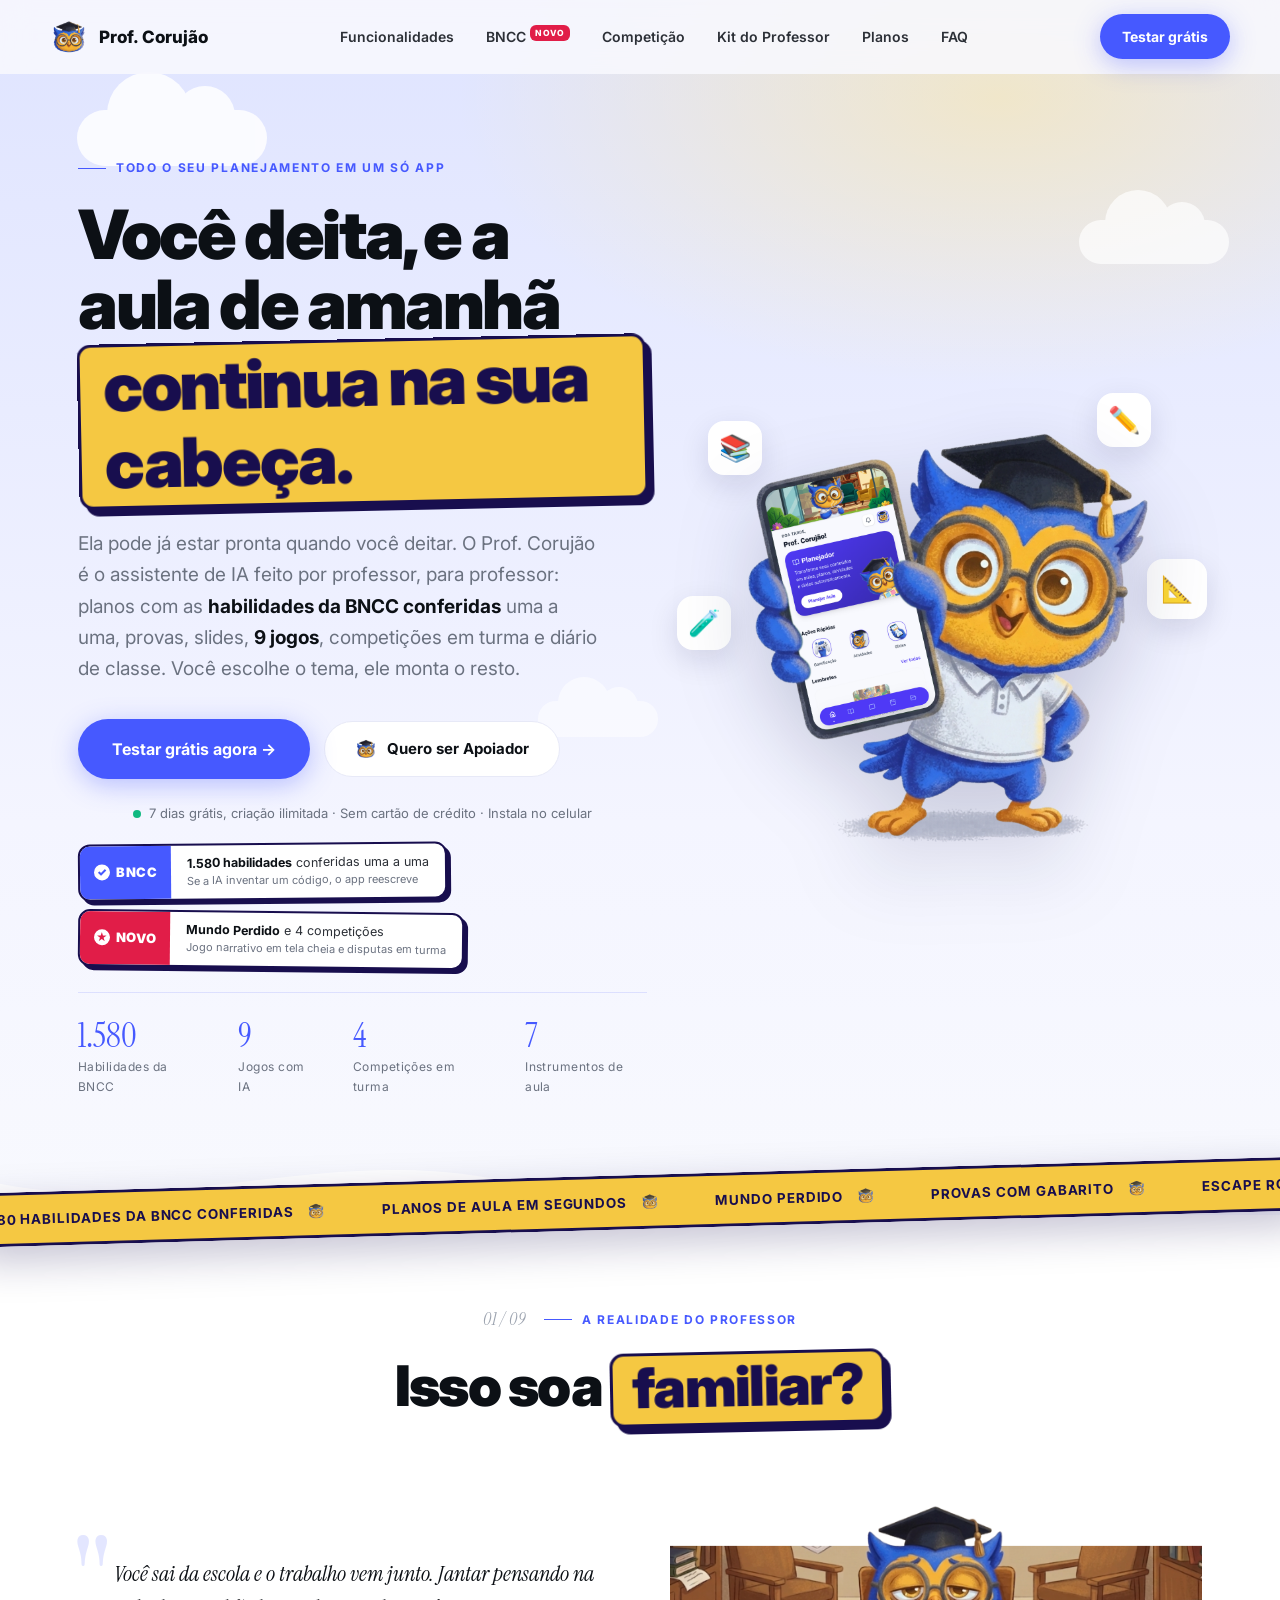
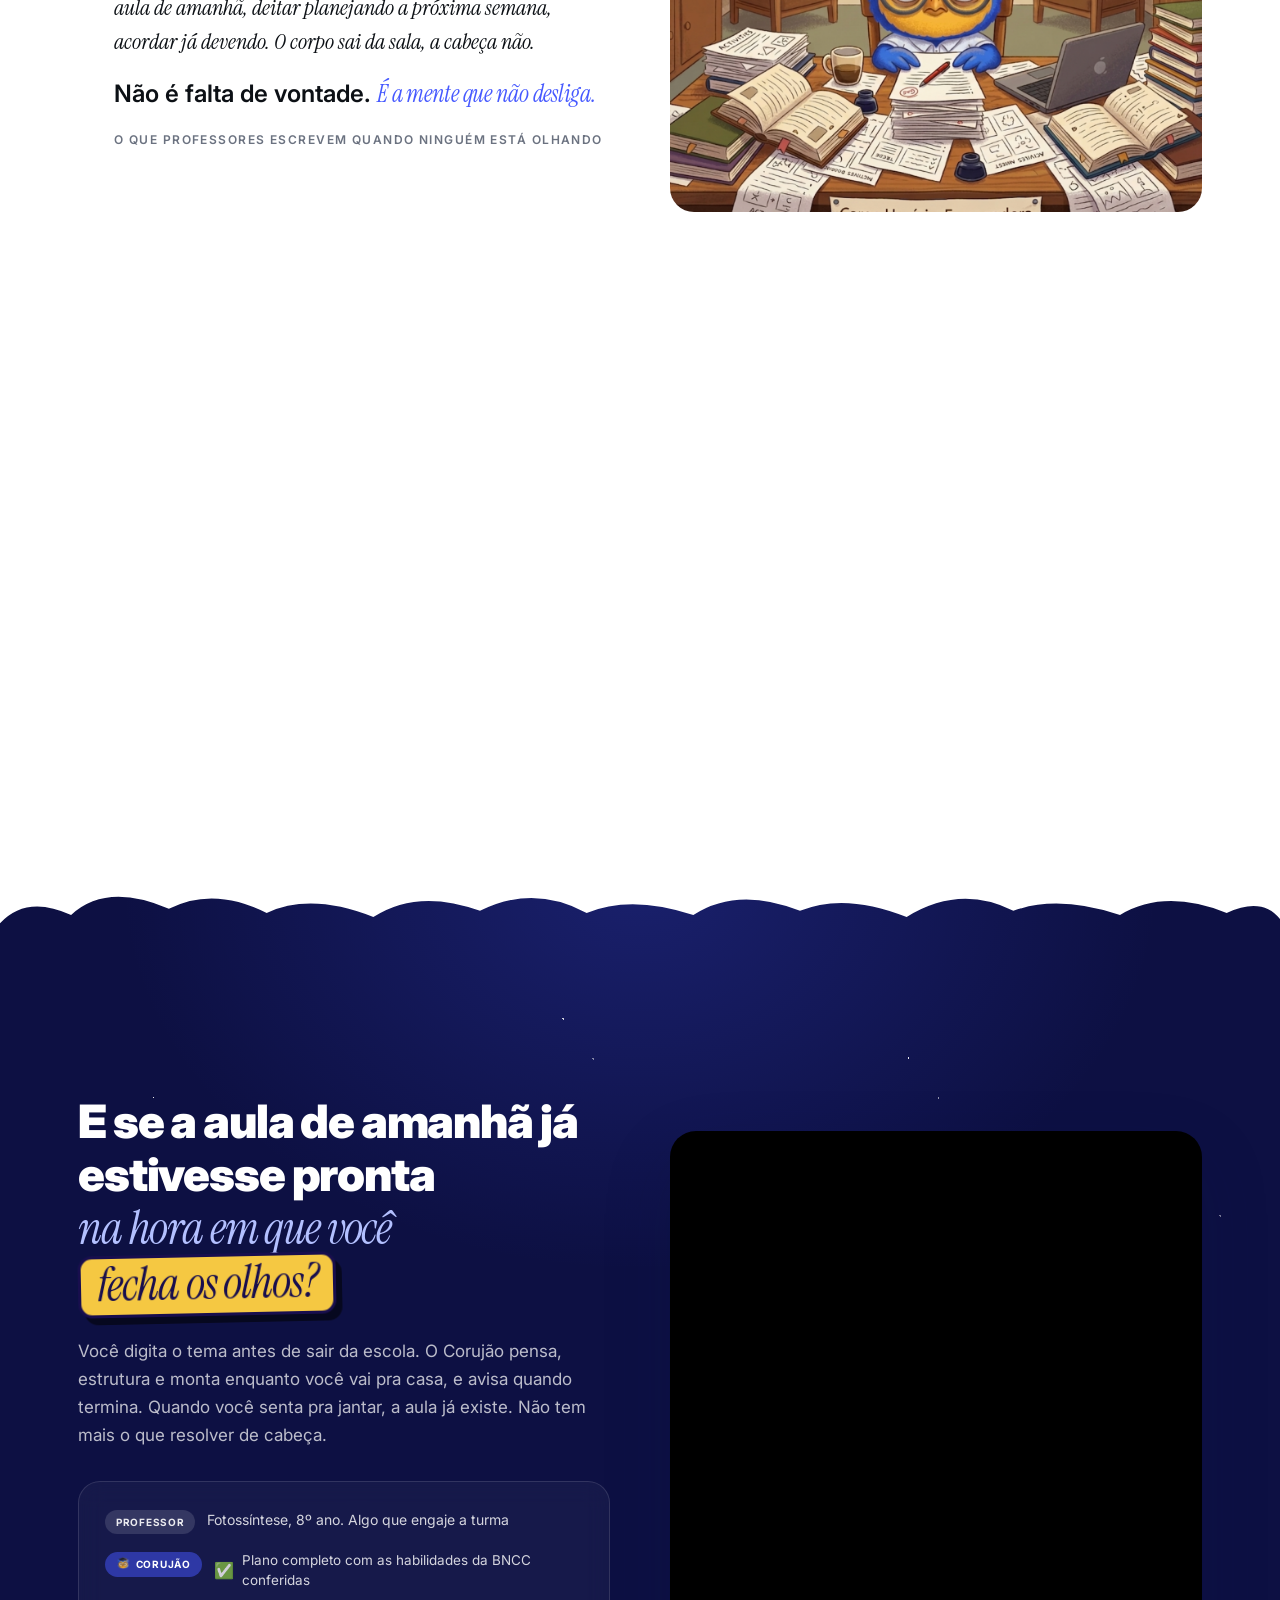
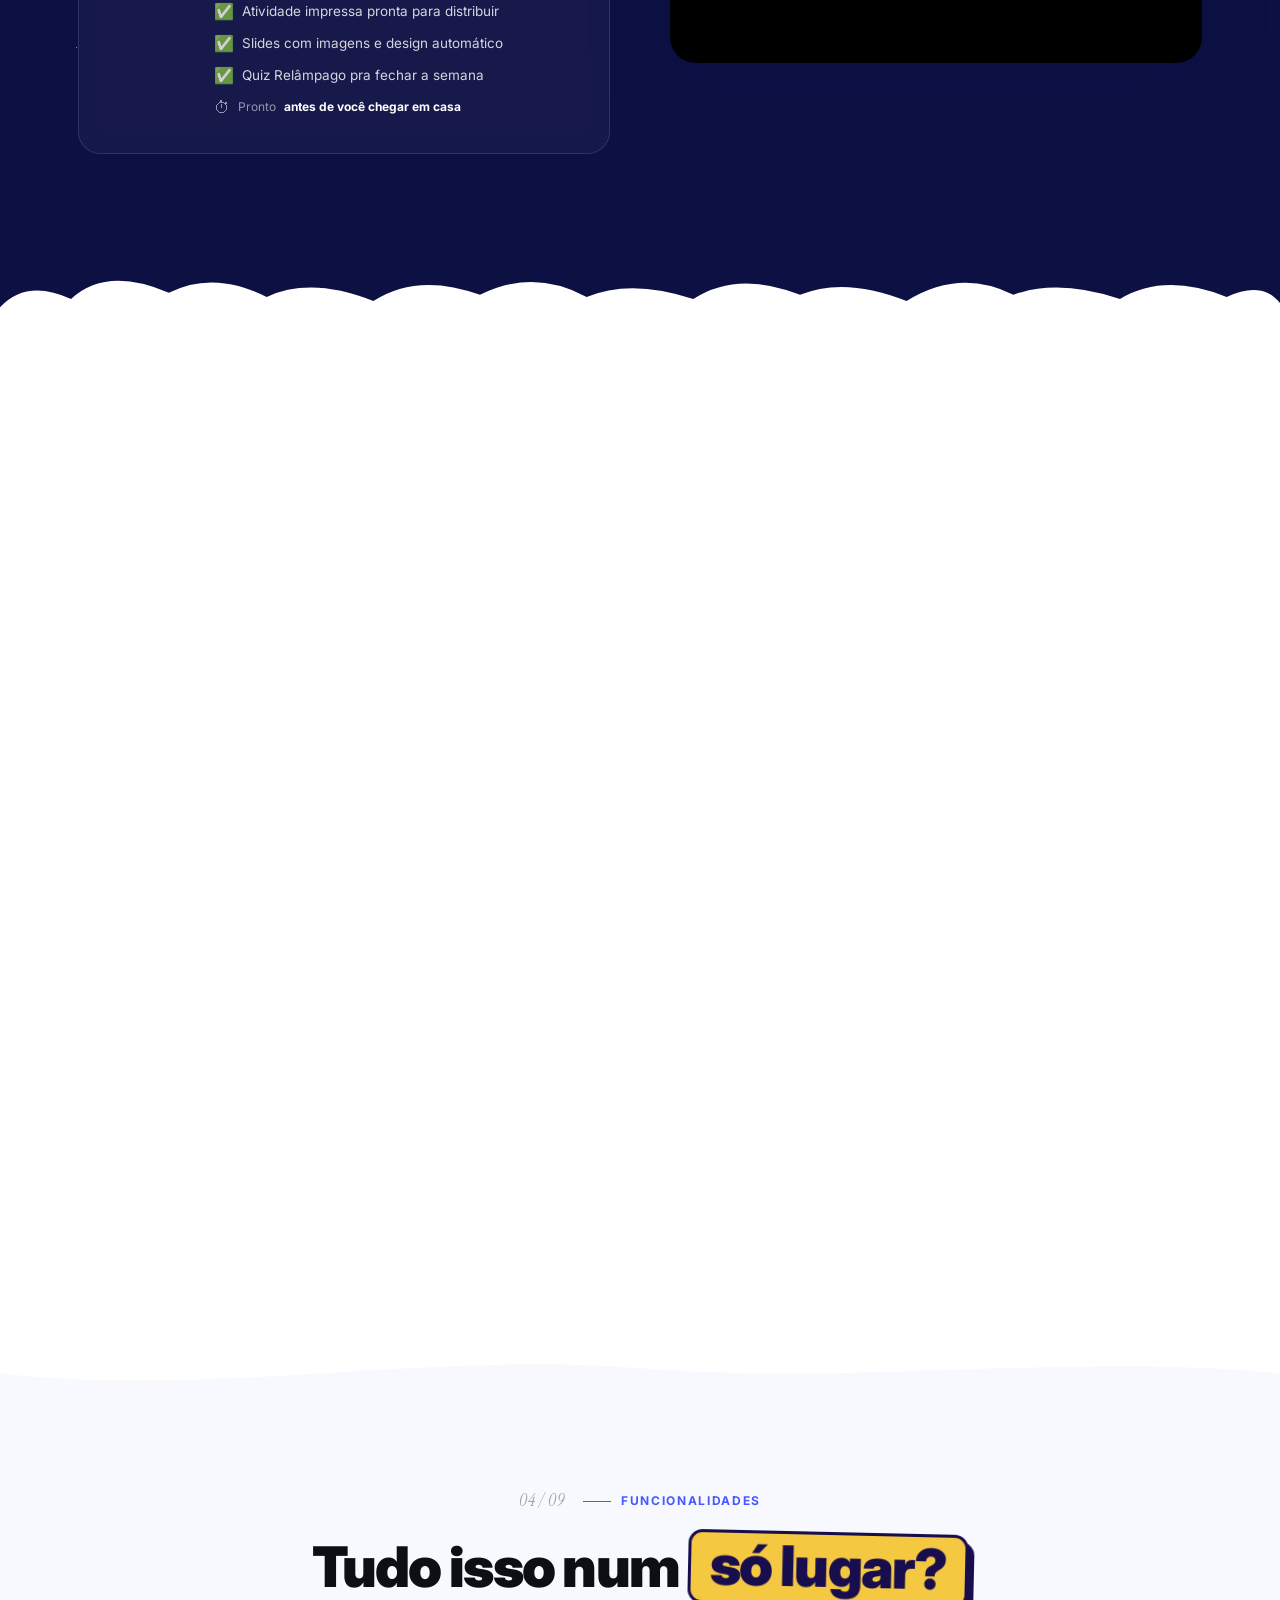
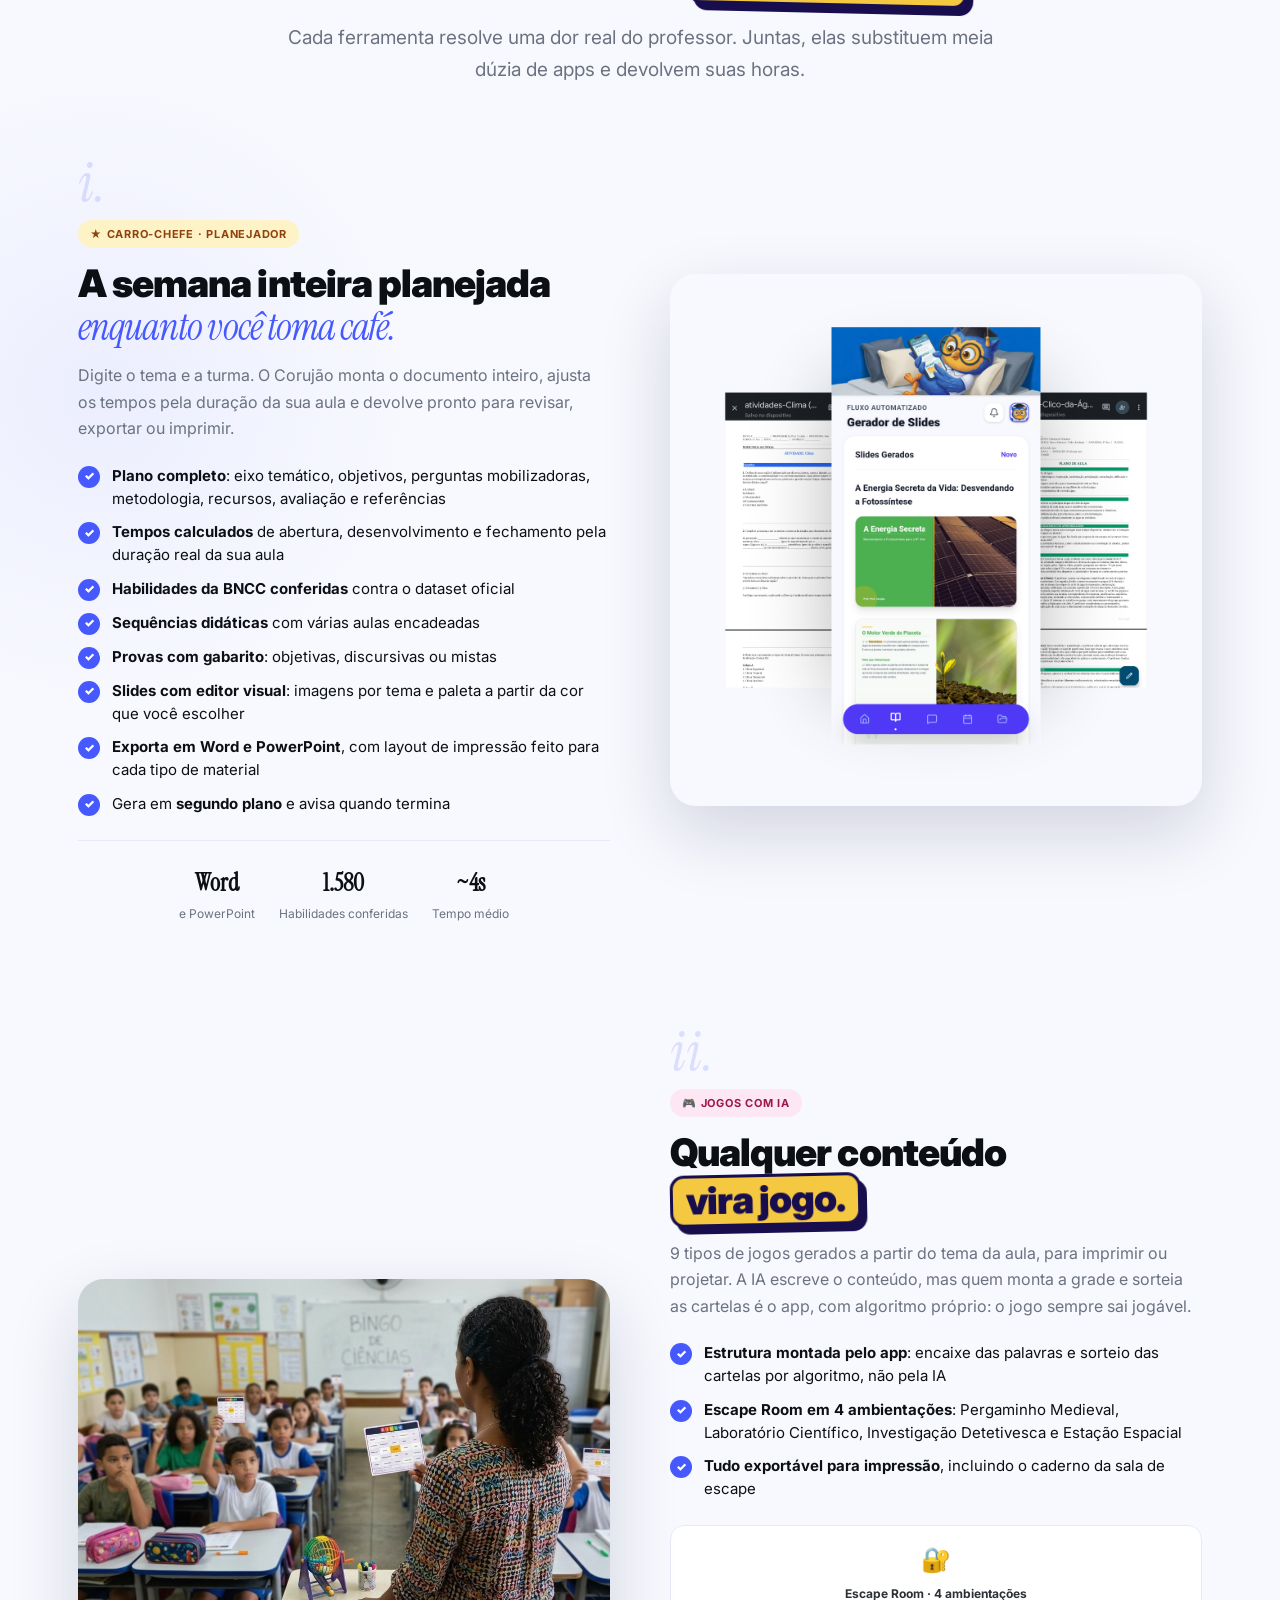
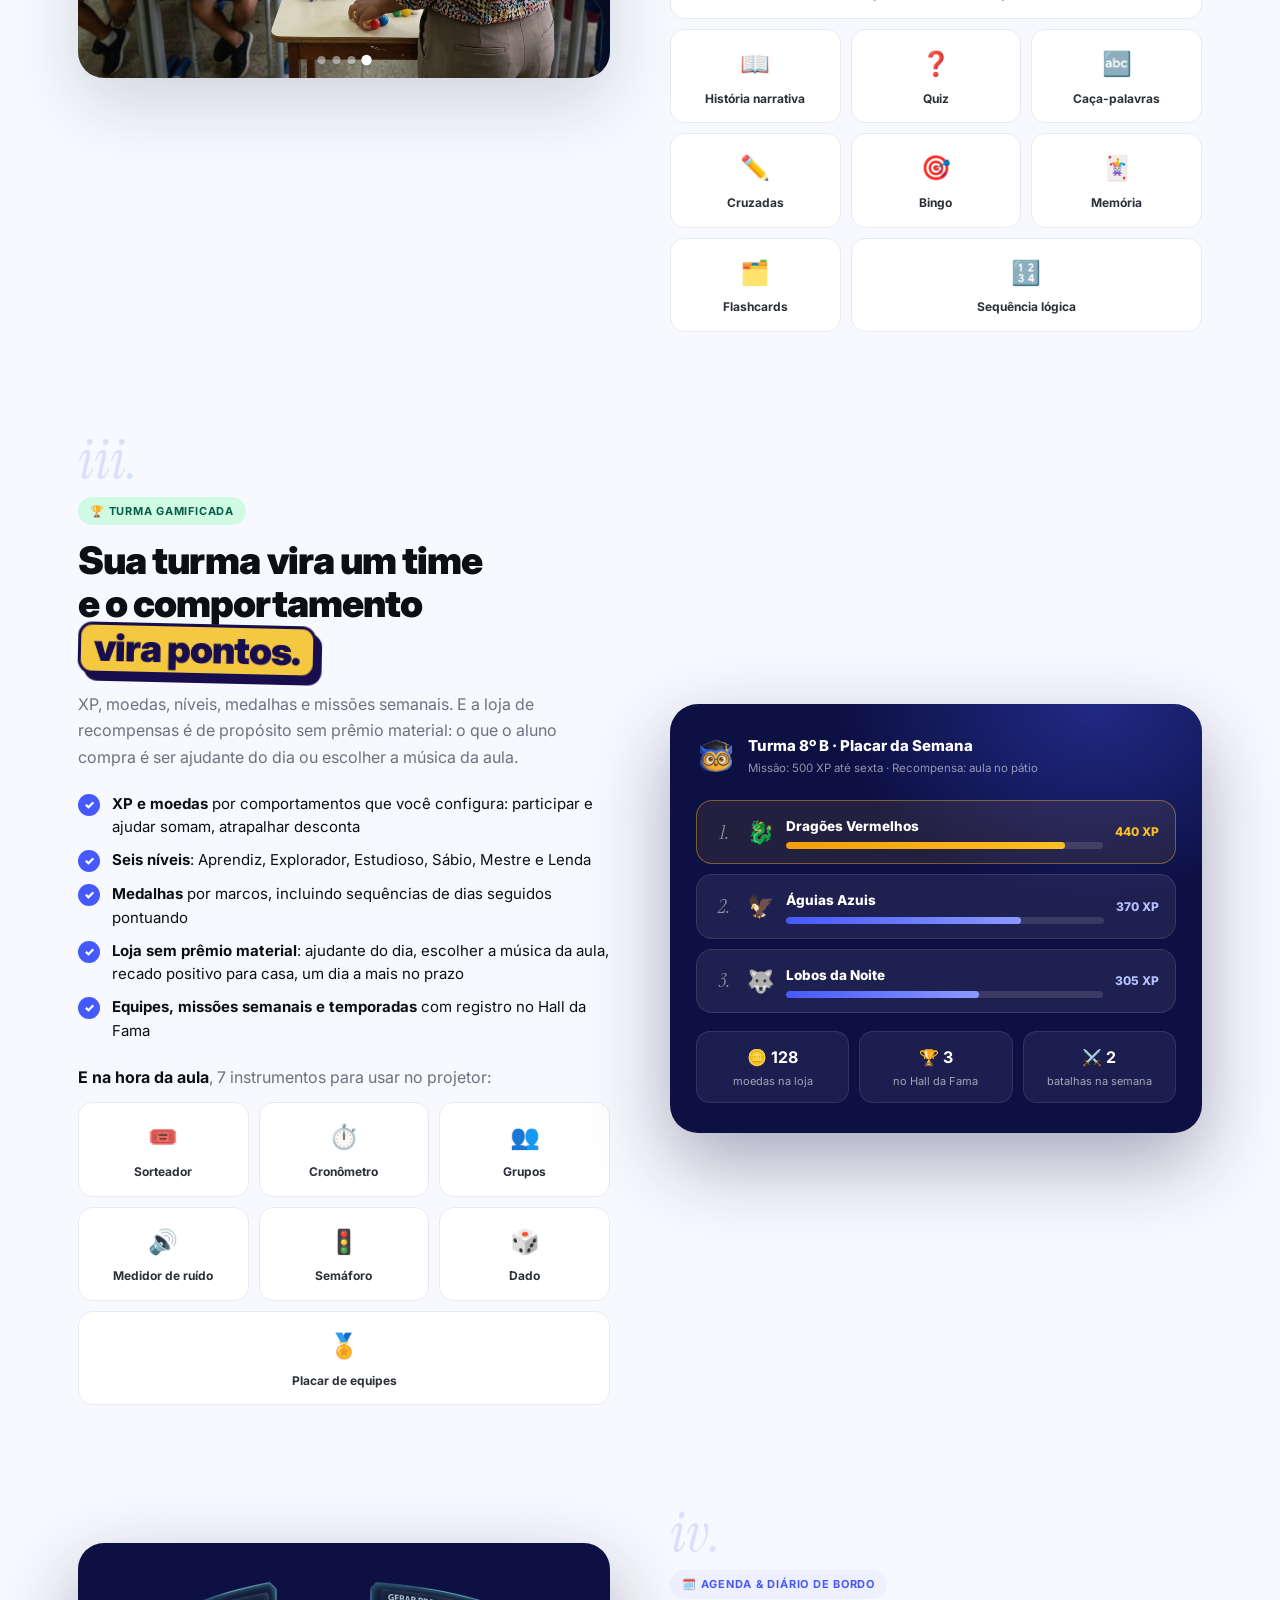
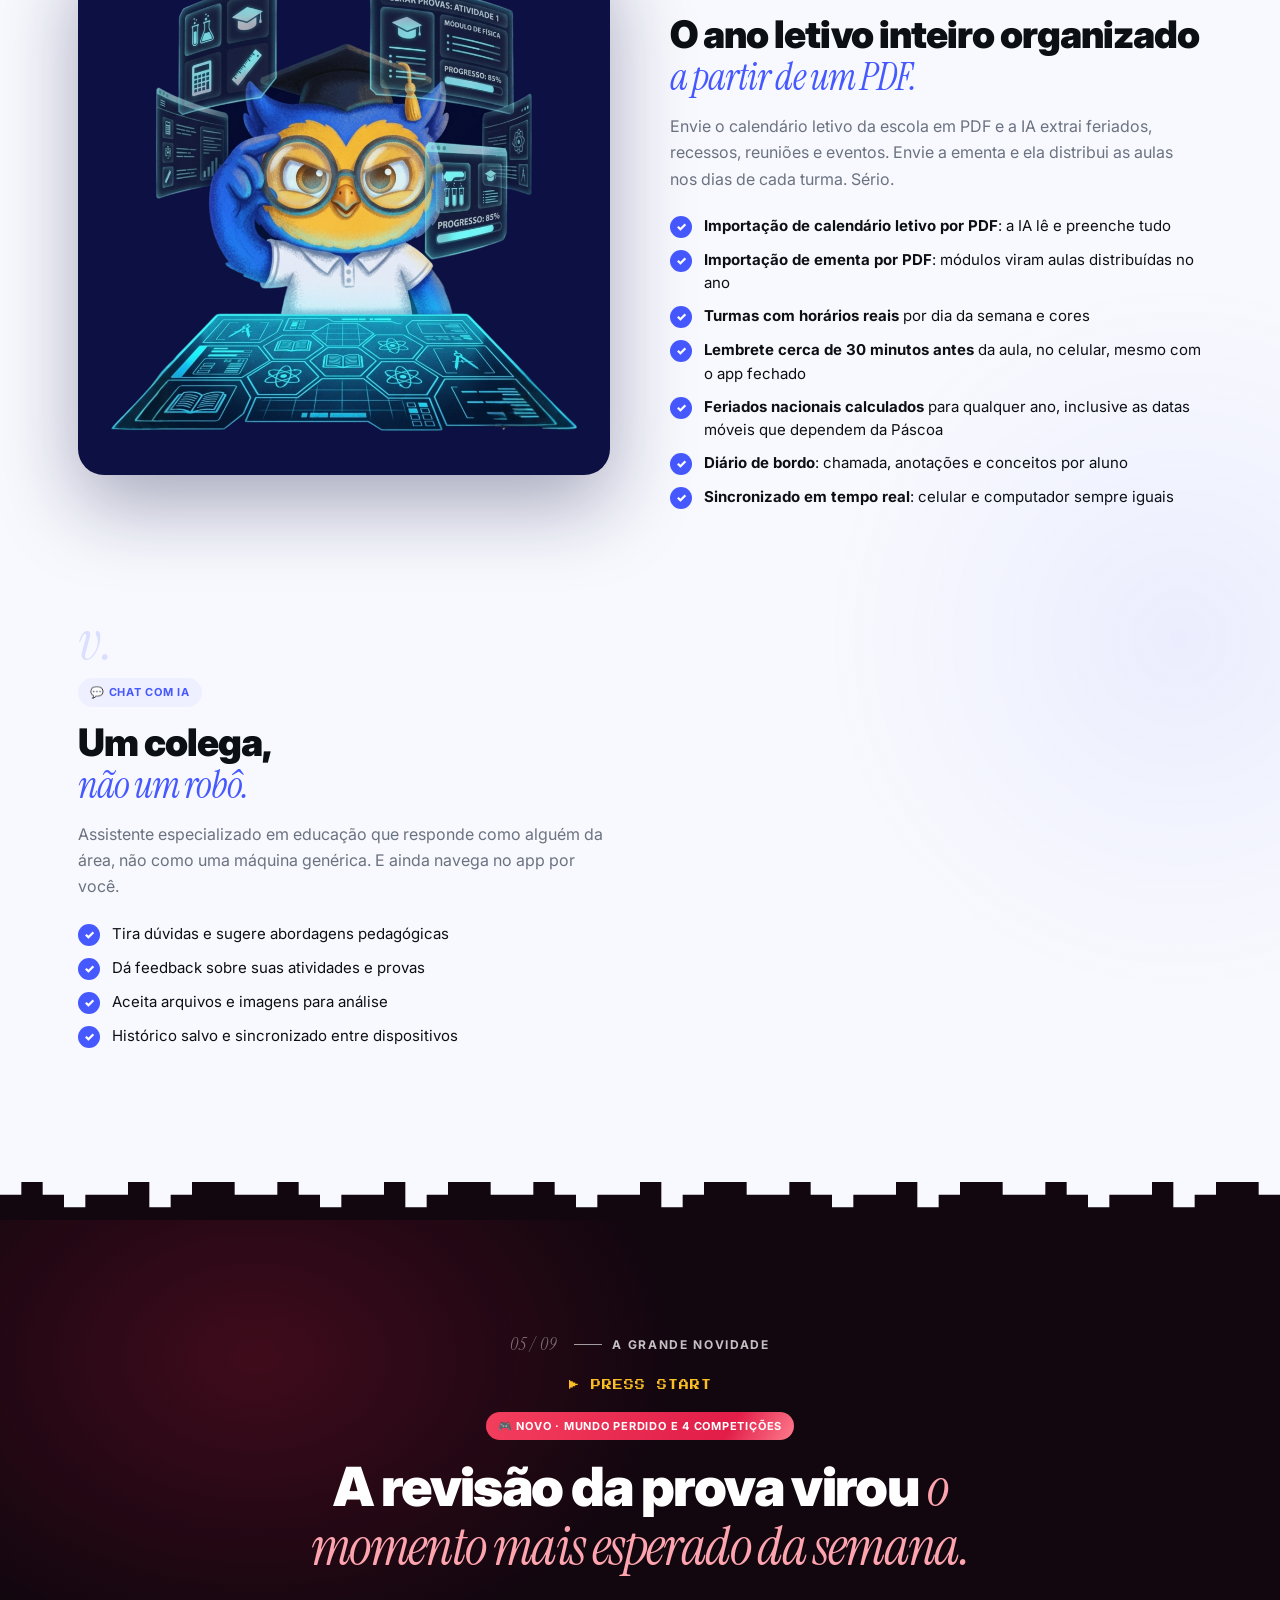
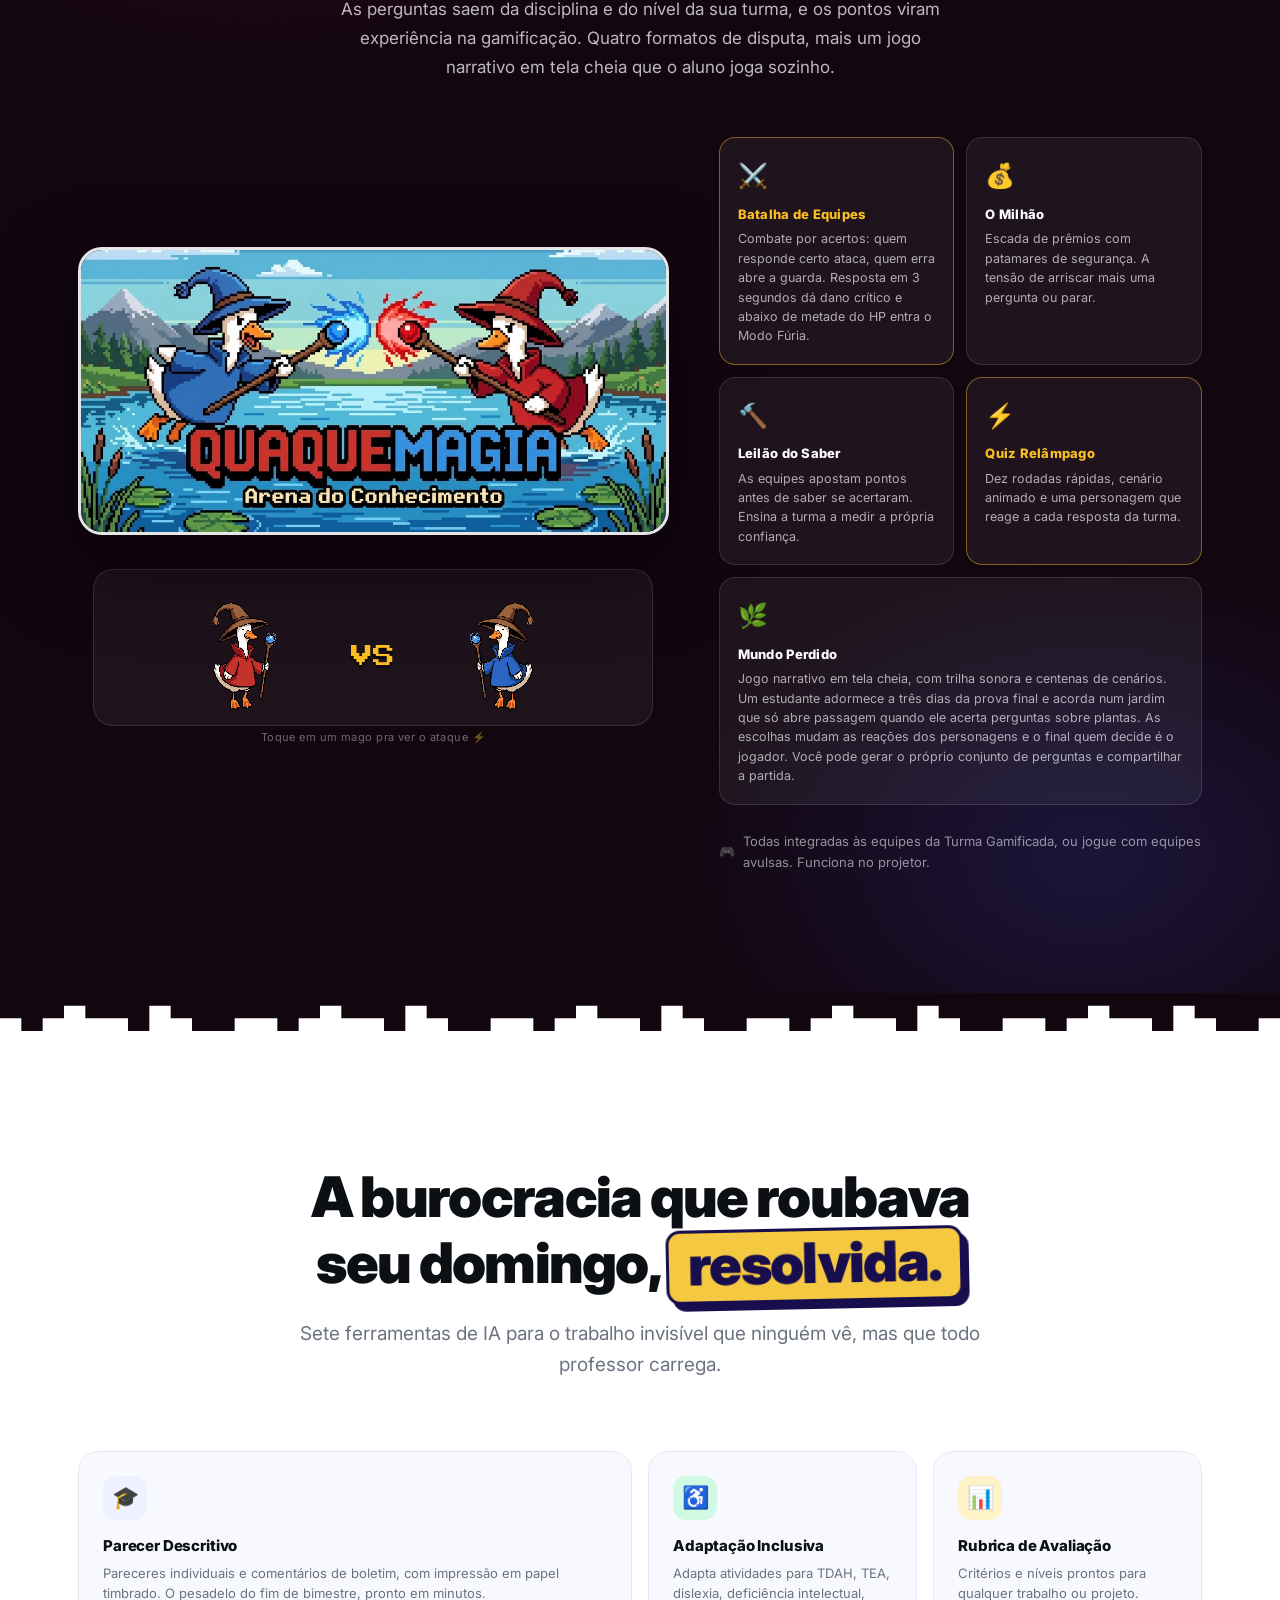
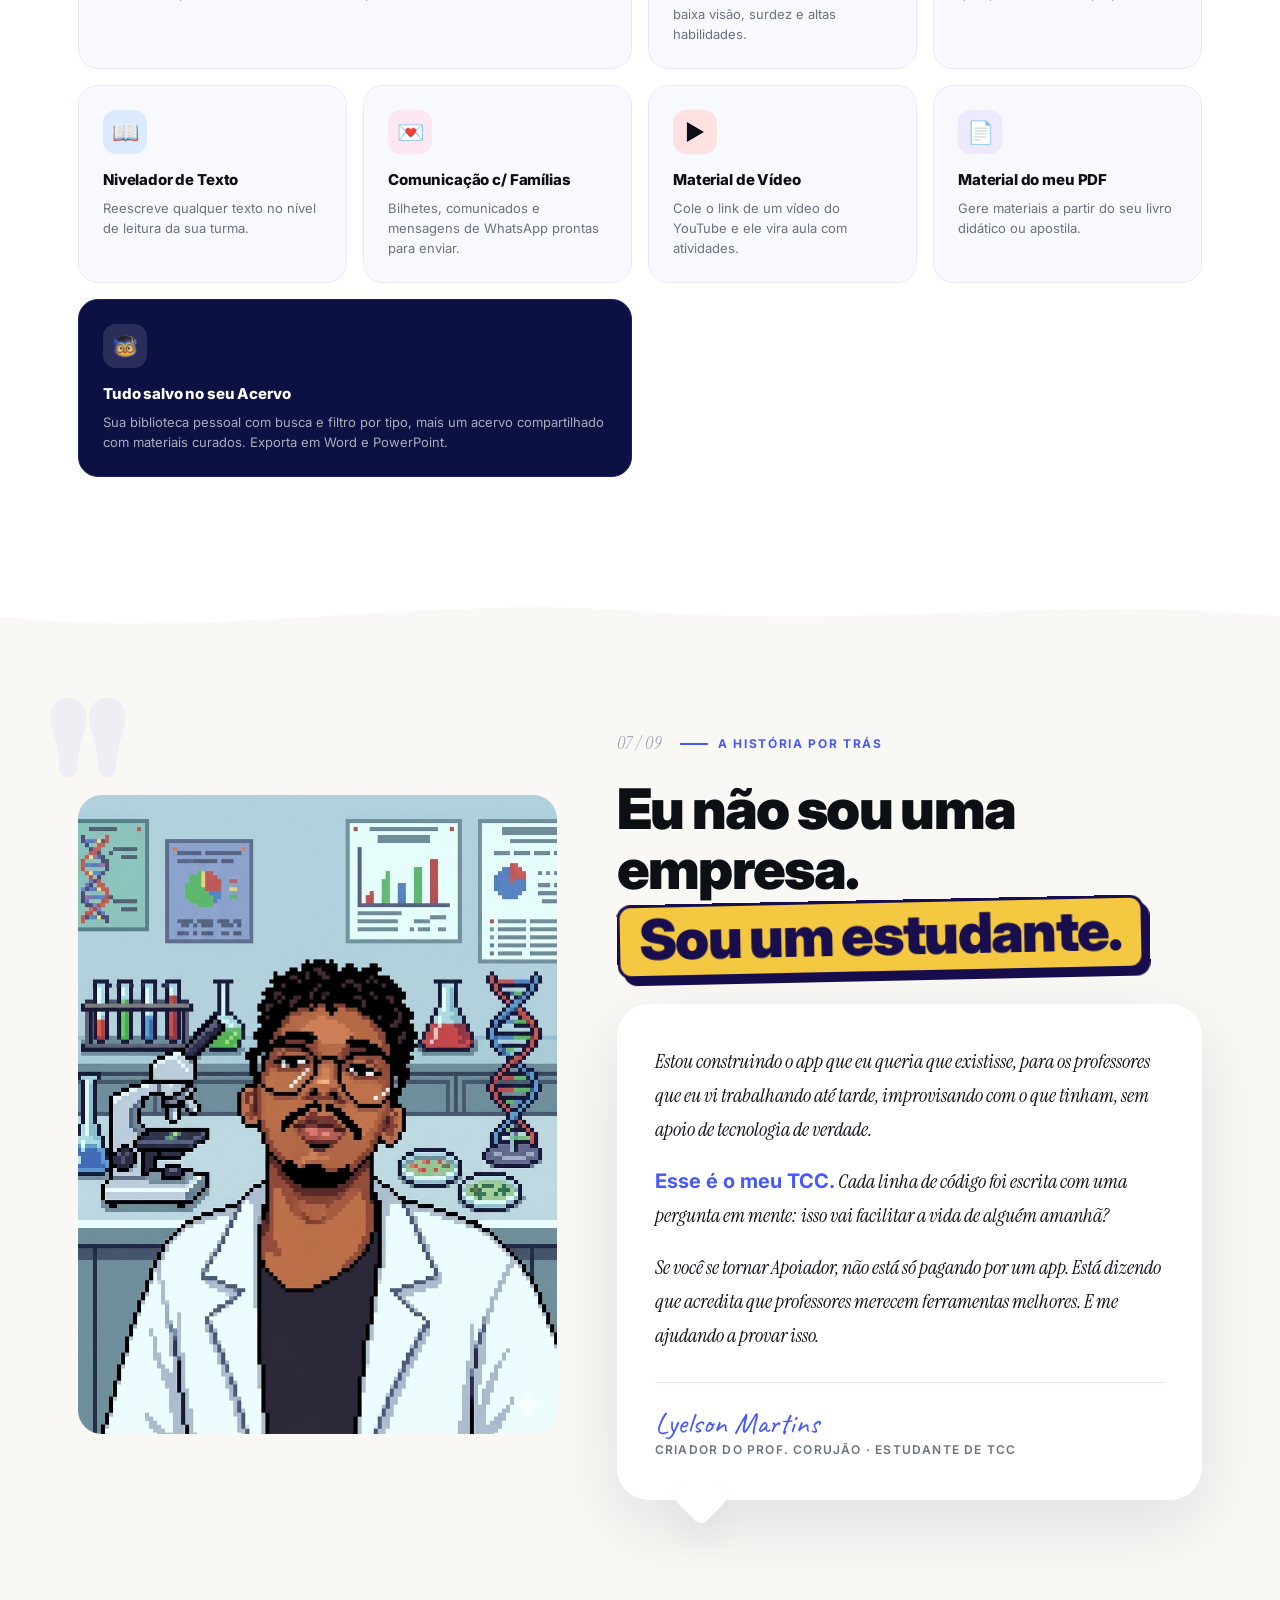
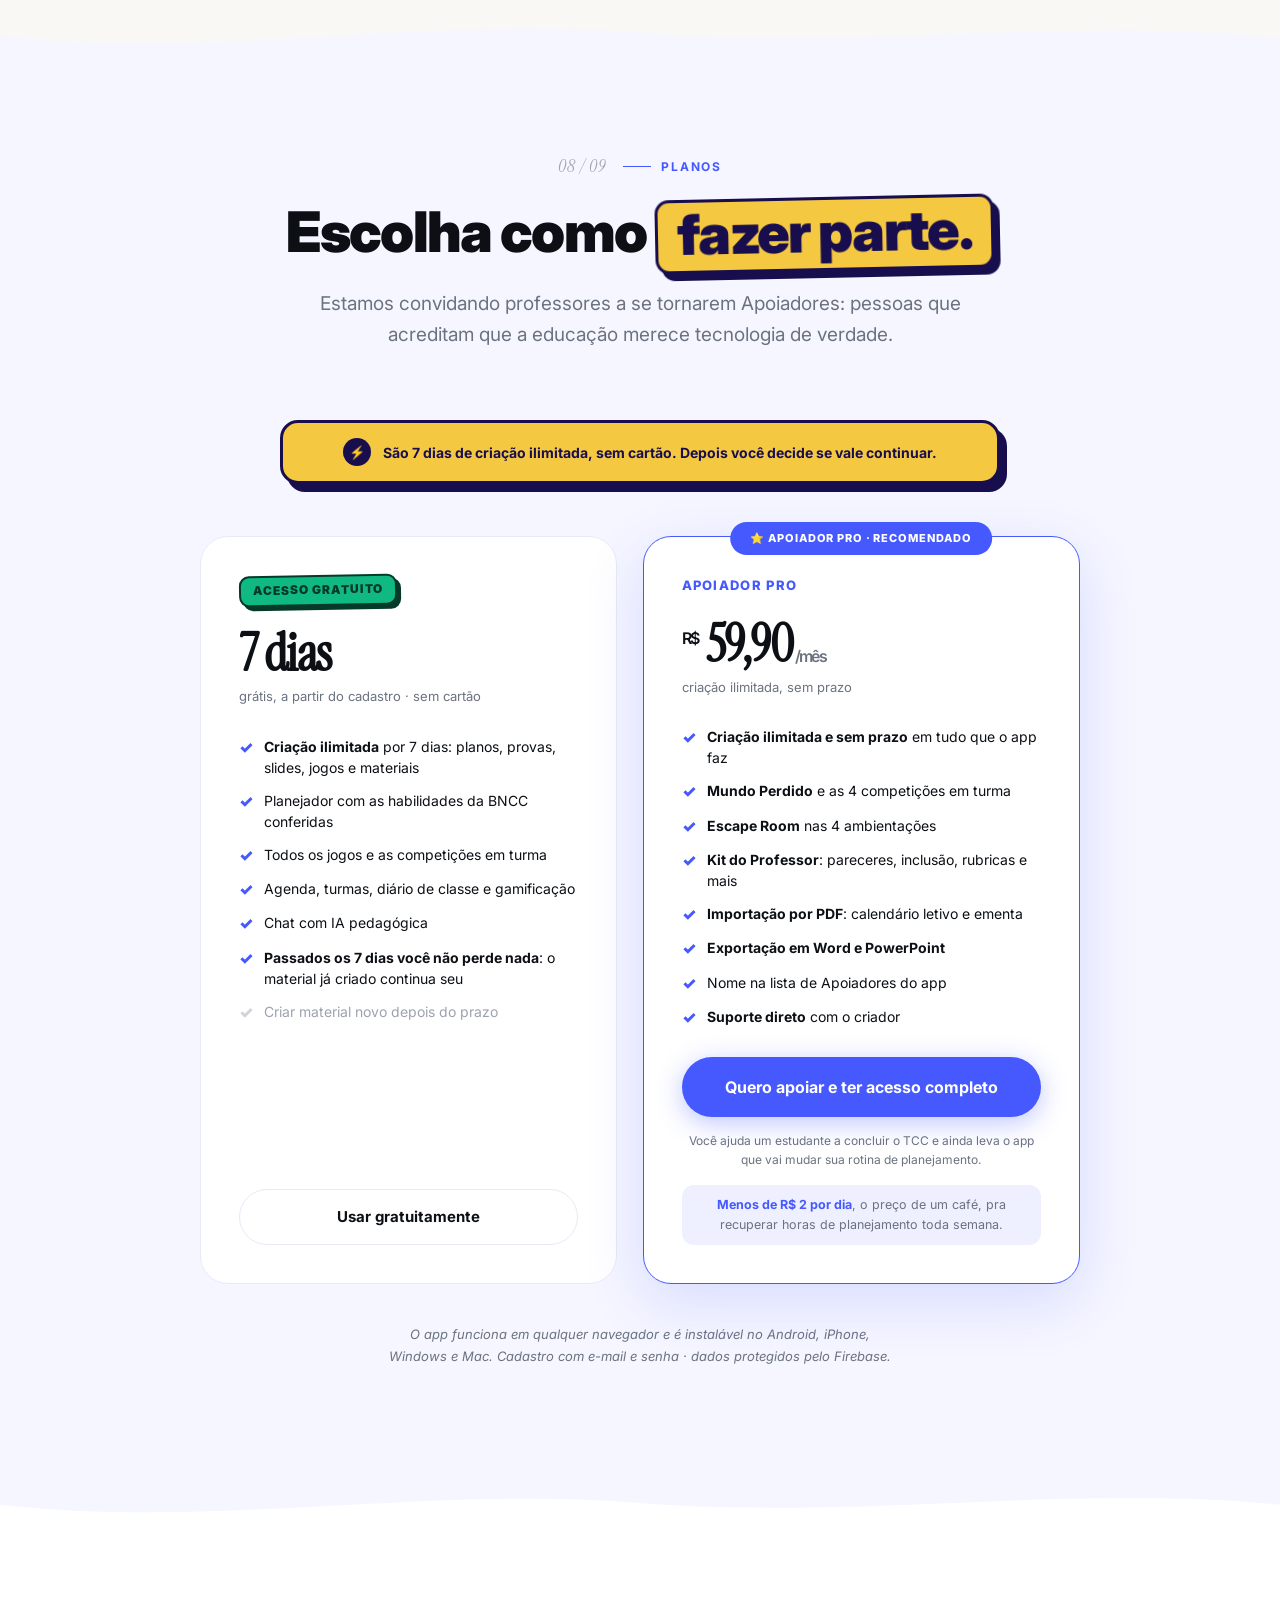
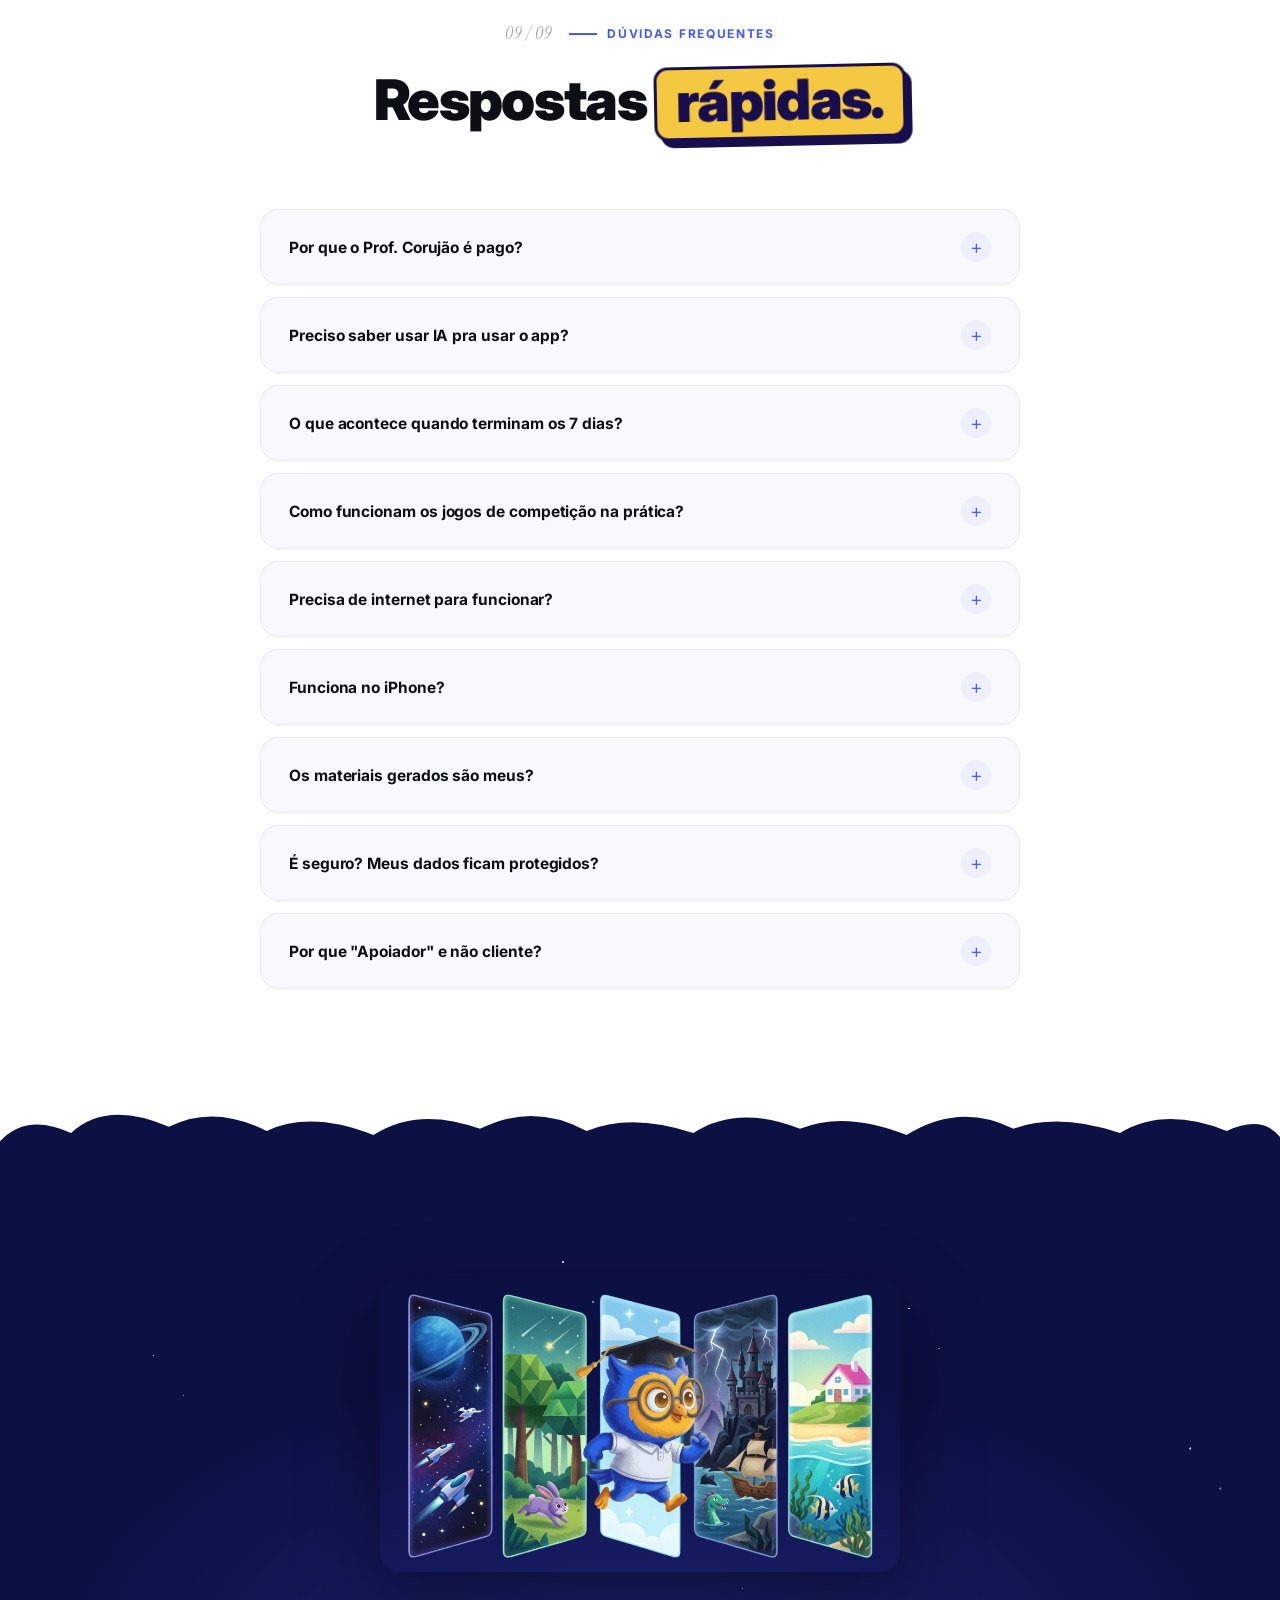
==== index.html @ 9c435292 "Expand the pricing answer with two cost lines and the solo-founder note Adds two concrete, verifiabl" ====
<!DOCTYPE html>
<html lang="pt-BR">
<head>
  <meta charset="UTF-8">
  <meta name="viewport" content="width=device-width, initial-scale=1.0">
  <title>Prof. Corujão: o assistente de IA completo para professores</title>
  <meta name="description" content="Feito por professor, para professor. A aula de amanhã pronta antes de você deitar: planos com habilidades da BNCC conferidas contra o dataset oficial, provas, slides, jogos, competições em turma e diário de classe. Teste 7 dias grátis.">
  <meta property="og:title" content="Prof. Corujão: IA Educacional para Professores">
  <meta property="og:description" content="A aula de amanhã pronta antes de você deitar. Planos com BNCC conferida, provas, slides, jogos e competições em turma. Teste 7 dias grátis, sem cartão.">
  <meta property="og:type" content="website">
  <meta property="og:image" content="illu-01.png">
  <meta property="og:locale" content="pt_BR">
  <link rel="icon" type="image/png" href="favicon.png">
  <link rel="apple-touch-icon" href="favicon.png">
  <link rel="preconnect" href="https://fonts.googleapis.com">
  <link rel="preconnect" href="https://fonts.gstatic.com" crossorigin>
  <link href="https://fonts.googleapis.com/css2?family=Inter:wght@400;500;600;700;800;900&family=Caveat:wght@600&family=Instrument+Serif:ital@0;1&family=Press+Start+2P&display=swap" rel="stylesheet">
  <style>
    *, *::before, *::after { box-sizing: border-box; margin: 0; padding: 0; }

    :root {
      --brand: #4659ff;
      --brand-dark: #2a35cc;
      --brand-soft: #eef0ff;
      --brand-50: #f5f6ff;
      --bg: #f8f9fe;
      --paper: #faf8f4;
      --ink: #0c1015;
      --ink-2: #2c3037;
      --muted: #6b7280;
      --muted-2: #9ca3af;
      --line: #e7e9f7;
      --night: #0d1043;
      --night-2: #1a1f6e;
      --pit: #12060f;
      --emerald: #10b981;
      --amber: #f59e0b;
      --shadow-sm: 0 1px 3px rgba(12,16,21,.04), 0 1px 2px rgba(12,16,21,.06);
      --shadow:    0 4px 24px rgba(70,89,255,.07);
      --shadow-lg: 0 18px 60px rgba(70,89,255,.16);
      --serif: 'Instrument Serif', Georgia, serif;
      --pixel: 'Press Start 2P', monospace;
    }

    html { scroll-behavior: smooth; overflow-x: hidden; }

    body {
      font-family: 'Inter', sans-serif;
      background: var(--bg);
      color: var(--ink);
      line-height: 1.65;
      font-size: 16px;
      overflow-x: hidden;
      -webkit-font-smoothing: antialiased;
    }

    section, header#hero { scroll-margin-top: 76px; }

    a:focus-visible, button:focus-visible {
      outline: 3px solid var(--brand);
      outline-offset: 3px;
      border-radius: 9999px;
    }

    /* ── Owl flying easter egg ── */
    .owl-fly {
      position: fixed; left: 0;
      width: 130px; height: 130px;
      z-index: 9999; pointer-events: none;
      will-change: transform;
    }
    .owl-fly img {
      width: 100%; height: 100%; object-fit: contain;
      transform: scaleX(-1);
      filter: drop-shadow(0 8px 24px rgba(70,89,255,.35));
    }

    /* ── Animations ── */
    @keyframes pulse-ring {
      0%,100% { box-shadow: 0 0 0 0 rgba(70,89,255,.35); }
      50%     { box-shadow: 0 0 0 14px rgba(70,89,255,0); }
    }
    @keyframes float {
      0%,100% { transform: translateY(0); }
      50%     { transform: translateY(-12px); }
    }
    @keyframes bob {
      0%,100% { transform: translateY(0) rotate(var(--rot, 0deg)); }
      50%     { transform: translateY(-9px) rotate(var(--rot, 0deg)); }
    }
    @keyframes blink {
      0%,100% { opacity: 1; } 50% { opacity: 0; }
    }
    @keyframes marquee {
      from { transform: translateX(0); }
      to   { transform: translateX(-50%); }
    }
    @keyframes drift {
      from { transform: translateX(-40px); }
      to   { transform: translateX(60px); }
    }
    @keyframes shine {
      from { background-position: -200% center; }
      to   { background-position: 200% center; }
    }
    @keyframes twinkle {
      0%,100% { opacity: .9; } 50% { opacity: .25; }
    }
    .animate-in {
      opacity: 0; transform: translateY(28px);
      transition: opacity .7s cubic-bezier(.16,1,.3,1),
                  transform .7s cubic-bezier(.16,1,.3,1);
    }
    .animate-in.from-left  { transform: translateX(-44px); }
    .animate-in.from-right { transform: translateX(44px); }
    .animate-in.zoom       { transform: scale(.92); }
    .animate-in.visible { opacity: 1; transform: none; }
    /* No celular a entrada lateral empurraria o bloco pra fora da tela e criaria
       rolagem horizontal enquanto ele espera aparecer. Vira entrada vertical. */
    @media (max-width: 900px) {
      .animate-in.from-left,
      .animate-in.from-right { transform: translateY(24px); }
    }

    /* grades com entrada em cascata (pílulas de jogos/ferramentas) */
    .gami-grid.animate-in { opacity: 1; transform: none; }
    .gami-grid.animate-in .gami-pill {
      opacity: 0; transform: translateY(16px) scale(.93);
      transition: opacity .5s cubic-bezier(.16,1,.3,1),
                  transform .5s cubic-bezier(.16,1,.3,1),
                  border-color .2s;
    }
    .gami-grid.animate-in.visible .gami-pill { opacity: 1; transform: none; }
    .gami-grid.animate-in.visible .gami-pill:nth-child(2)  { transition-delay: .05s; }
    .gami-grid.animate-in.visible .gami-pill:nth-child(3)  { transition-delay: .1s; }
    .gami-grid.animate-in.visible .gami-pill:nth-child(4)  { transition-delay: .15s; }
    .gami-grid.animate-in.visible .gami-pill:nth-child(5)  { transition-delay: .2s; }
    .gami-grid.animate-in.visible .gami-pill:nth-child(6)  { transition-delay: .25s; }
    .gami-grid.animate-in.visible .gami-pill:nth-child(7)  { transition-delay: .3s; }
    .gami-grid.animate-in.visible .gami-pill:nth-child(8)  { transition-delay: .35s; }
    .gami-grid.animate-in.visible .gami-pill:nth-child(9)  { transition-delay: .4s; }
    .gami-grid.animate-in.visible .gami-pill:nth-child(10) { transition-delay: .45s; }

    /* barra de progresso de leitura */
    .scroll-progress {
      position: fixed; top: 0; left: 0; z-index: 500;
      height: 3px; width: 0;
      background: linear-gradient(90deg, var(--brand), #8b9aff);
      border-radius: 0 3px 3px 0;
      pointer-events: none;
    }

    @media (prefers-reduced-motion: reduce) {
      html { scroll-behavior: auto; }
      *, *::before, *::after {
        animation-duration: .01ms !important;
        animation-iteration-count: 1 !important;
        transition-duration: .01ms !important;
      }
      .animate-in { opacity: 1; transform: none; }
      .owl-fly { display: none; }
    }

    /* ── Utility ── */
    .container { max-width: 1180px; margin: 0 auto; padding: 0 28px; }
    .container-tight { max-width: 880px; margin: 0 auto; padding: 0 28px; }

    .eyebrow {
      display: inline-flex; align-items: center; gap: 10px;
      font-size: 12px; font-weight: 700;
      letter-spacing: .14em; text-transform: uppercase;
      color: var(--brand);
    }
    .eyebrow::before {
      content: ''; width: 28px; height: 1.5px; background: var(--brand);
    }
    .eyebrow.light { color: rgba(255,255,255,.75); }
    .eyebrow.light::before { background: rgba(255,255,255,.6); }

    .section-num {
      font-family: var(--serif); font-style: italic;
      font-size: 18px; color: var(--muted-2);
      letter-spacing: .04em;
    }

    .h1 {
      font-size: clamp(34px, 5vw, 56px);
      font-weight: 900; letter-spacing: -.03em;
      line-height: 1.08;
    }
    .lead {
      font-size: 19px; color: var(--muted);
      line-height: 1.65; font-weight: 400;
    }
    .ink-accent {
      font-family: var(--serif); font-style: italic;
      font-weight: 400; color: var(--brand);
      letter-spacing: -.01em;
    }

    /* ── Badges / pills ── */
    .pill {
      display: inline-flex; align-items: center; gap: 6px;
      background: var(--brand-soft); color: var(--brand);
      font-size: 11px; font-weight: 700;
      letter-spacing: .07em; text-transform: uppercase;
      padding: 5px 12px; border-radius: 9999px;
    }
    .pill-amber { background: #fef3c7; color: #92400e; }
    .pill-green { background: #d1fae5; color: #065f46; }
    .pill-pink  { background: #fce7f3; color: #9d174d; }
    .pill-new {
      background: linear-gradient(120deg, #f43f5e, #e11d48 40%, #fb7185 50%, #e11d48 60%);
      background-size: 200% auto;
      color: #fff;
      animation: shine 3s linear infinite;
    }

    /* ── Estilo dos posts: caixa adesiva amarela ── */
    .hl-box {
      --tilt: -1.2deg;
      display: inline-block;
      background: #f5c842; color: #180e4e;
      border: 3px solid #180e4e;
      border-radius: 14px;
      padding: .02em .34em .08em;
      box-shadow: 6px 7px 0 #180e4e;
      transform: rotate(var(--tilt));
      line-height: 1.12;
    }
    .hl-box.tr { --tilt: 1.3deg; }
    /* sombra navy vira azul-noite profunda em fundos escuros */
    .hl-box.on-dark { box-shadow: 6px 7px 0 rgba(0,0,0,.55); border-color: #180e4e; }
    @keyframes sticker-pop {
      0%   { transform: rotate(var(--tilt)) scale(.55); }
      70%  { transform: rotate(var(--tilt)) scale(1.08); }
      100% { transform: rotate(var(--tilt)) scale(1); }
    }
    .animate-in.visible .hl-box {
      animation: sticker-pop .6s cubic-bezier(.34,1.56,.64,1) both .18s;
    }
    /* selo verde estilo "acesso gratuito" dos posts */
    .sticker-green {
      display: inline-block;
      background: #10b981; color: #063a28;
      border: 2.5px solid #063a28;
      border-radius: 10px;
      padding: 3px 12px 4px;
      font-size: 12px; font-weight: 900;
      letter-spacing: .08em; text-transform: uppercase;
      box-shadow: 4px 4px 0 #063a28;
      transform: rotate(-1deg);
    }

    /* ── Buttons ── */
    .btn {
      display: inline-flex; align-items: center; justify-content: center; gap: 10px;
      font-family: 'Inter', sans-serif; font-weight: 700;
      cursor: pointer; text-decoration: none;
      transition: transform .2s, box-shadow .2s, background-color .2s;
      border-radius: 9999px; border: none;
    }
    .btn:active { transform: scale(.97); }
    .btn-primary {
      background: var(--brand); color: #fff;
      padding: 17px 34px; font-size: 16px;
      box-shadow: 0 6px 26px rgba(70,89,255,.34);
      animation: pulse-ring 2.6s infinite;
      position: relative; overflow: hidden;
    }
    .btn-primary::after {
      content: ''; position: absolute; top: 0; left: -70%;
      width: 45%; height: 100%;
      background: linear-gradient(105deg, transparent, rgba(255,255,255,.4), transparent);
      transform: skewX(-20deg);
      transition: left .55s ease;
      pointer-events: none;
    }
    .btn-primary:hover::after { left: 130%; }
    .btn-primary:hover { transform: scale(1.03); background: var(--brand-dark); }
    .btn-ripple {
      position: absolute; border-radius: 50%;
      background: rgba(255,255,255,.55);
      transform: scale(0); opacity: 1;
      animation: ripple-expand .6s ease-out forwards;
      pointer-events: none;
    }
    @keyframes ripple-expand { to { transform: scale(1); opacity: 0; } }
    .btn-primary.lg { padding: 22px 44px; font-size: 18px; }
    .btn-primary.sm { padding: 11px 22px; font-size: 14px; animation: none; }

    .btn-outline {
      background: #fff; color: var(--ink);
      padding: 15px 30px; font-size: 15px;
      border: 1.5px solid var(--line);
    }
    .btn-outline:hover { border-color: var(--brand); color: var(--brand); transform: scale(1.02); }
    .btn-logo {
      width: 22px; height: 22px; object-fit: contain;
      border-radius: 6px; flex-shrink: 0;
    }

    /* ── Section separators (organic world transitions) ── */
    .sep { line-height: 0; position: relative; z-index: 2; }
    .sep svg { display: block; width: 100%; height: 72px; }
    .sep.short svg { height: 52px; }
    .sep.pixel svg { height: 38px; }
    /* borda de nuvem DENTRO da seção escura: a cor da seção anterior
       desce por cima do fundo (com gradiente) da seção — emenda invisível */
    .cloud-top {
      position: absolute; top: -1px; left: 0; right: 0;
      line-height: 0; z-index: 1; pointer-events: none;
    }
    .cloud-top svg { display: block; width: 100%; height: 72px; }
    @media (max-width: 700px) {
      .sep svg { height: 44px; }
      .sep.pixel svg { height: 26px; }
      .cloud-top svg { height: 44px; }
    }

    /* ── Sticky mobile CTA ── */
    .sticky-cta {
      position: fixed; left: 0; right: 0; bottom: 0; z-index: 300;
      padding: 12px 16px calc(12px + env(safe-area-inset-bottom));
      background: rgba(255,255,255,.92);
      backdrop-filter: blur(14px);
      border-top: 1px solid var(--line);
      display: none; gap: 10px;
      transform: translateY(110%);
      transition: transform .4s cubic-bezier(.16,1,.3,1);
    }
    .sticky-cta.show { transform: translateY(0); }
    .sticky-cta .btn { flex: 1; padding: 14px 10px; font-size: 14px; animation: none; }
    @media (max-width: 700px) { .sticky-cta { display: flex; } }

    /* ══════════════════════════════════════
       NAV
    ══════════════════════════════════════ */
    nav {
      position: fixed; top: 0; left: 0; right: 0; z-index: 400;
      padding: 14px 28px;
      background: rgba(248,249,254,.86);
      backdrop-filter: blur(14px);
      border-bottom: 1px solid transparent;
      transition: border-color .3s, background .3s;
    }
    nav.scrolled {
      border-color: var(--line);
      background: rgba(248,249,254,.95);
    }
    .nav-inner {
      max-width: 1180px; margin: 0 auto;
      display: flex; align-items: center; justify-content: space-between; gap: 24px;
    }
    .nav-logo {
      display: flex; align-items: center; gap: 11px;
      font-weight: 800; font-size: 17px;
      color: var(--ink); text-decoration: none;
    }
    .owl-chip {
      width: 38px; height: 38px; border-radius: 11px;
      overflow: hidden; display: flex; align-items: center; justify-content: center;
    }
    .owl-chip img { width: 100%; height: 100%; object-fit: cover; }
    .nav-menu { display: flex; align-items: center; gap: 4px; }
    .nav-link {
      font-size: 14px; font-weight: 600; color: var(--ink-2);
      text-decoration: none; padding: 8px 14px; border-radius: 9999px;
      transition: background .2s;
    }
    .nav-link:hover { background: var(--brand-soft); color: var(--brand); }
    .nav-link .mini-new {
      display: inline-block; font-size: 8.5px; font-weight: 800;
      background: #e11d48; color: #fff; border-radius: 6px;
      padding: 1px 5px; vertical-align: super; letter-spacing: .05em;
    }
    .nav-burger {
      display: none; background: none; border: none; cursor: pointer;
      width: 42px; height: 42px; border-radius: 12px;
      align-items: center; justify-content: center;
      flex-direction: column; gap: 5px;
    }
    .nav-burger span {
      display: block; width: 20px; height: 2.5px; border-radius: 2px;
      background: var(--ink); transition: transform .3s, opacity .3s;
    }
    .nav-burger[aria-expanded="true"] span:nth-child(1) { transform: translateY(7.5px) rotate(45deg); }
    .nav-burger[aria-expanded="true"] span:nth-child(2) { opacity: 0; }
    .nav-burger[aria-expanded="true"] span:nth-child(3) { transform: translateY(-7.5px) rotate(-45deg); }
    @media (max-width: 900px) {
      .nav-menu {
        display: none;
        position: absolute; top: 100%; left: 12px; right: 12px;
        background: #fff; border: 1px solid var(--line);
        border-radius: 20px; padding: 10px;
        flex-direction: column; align-items: stretch;
        box-shadow: var(--shadow-lg);
      }
      .nav-menu.open { display: flex; }
      .nav-link { padding: 13px 16px; font-size: 15px; }
      .nav-burger { display: flex; }
      .nav-cta-top { display: none; }
    }

    /* ══════════════════════════════════════
       HERO — cena de céu índigo
    ══════════════════════════════════════ */
    #hero {
      position: relative; overflow: hidden;
      padding: 150px 0 0;
      background:
        radial-gradient(ellipse 900px 480px at 78% 8%, rgba(255,231,150,.5) 0%, transparent 60%),
        linear-gradient(180deg, #dfe4ff 0%, #e9ecff 34%, #f4f5ff 68%, #f8f9fe 100%);
    }
    /* nuvens de cenário */
    .cloud {
      position: absolute; background: #fff;
      border-radius: 9999px; opacity: .85;
      animation: drift 26s ease-in-out infinite alternate;
      pointer-events: none;
    }
    .cloud::before, .cloud::after {
      content: ''; position: absolute; background: #fff; border-radius: 50%;
    }
    .cloud.c1 { width: 190px; height: 56px; top: 110px; left: 6%; }
    .cloud.c1::before { width: 84px; height: 84px; top: -38px; left: 30px; }
    .cloud.c1::after  { width: 60px; height: 60px; top: -24px; left: 98px; }
    .cloud.c2 { width: 150px; height: 44px; top: 220px; right: 4%; opacity: .7; animation-duration: 34s; animation-delay: -8s; }
    .cloud.c2::before { width: 66px; height: 66px; top: -30px; left: 26px; }
    .cloud.c2::after  { width: 46px; height: 46px; top: -18px; left: 80px; }
    .cloud.c3 { width: 120px; height: 36px; top: 58%; left: 42%; opacity: .55; animation-duration: 40s; animation-delay: -16s; }
    .cloud.c3::before { width: 52px; height: 52px; top: -24px; left: 20px; }
    .cloud.c3::after  { width: 38px; height: 38px; top: -14px; left: 62px; }

    .hero-inner {
      position: relative; z-index: 1;
      display: grid; grid-template-columns: 1.05fr .95fr; gap: 40px;
      align-items: center;
      padding-bottom: 40px;
    }
    @media (max-width: 960px) {
      .hero-inner { grid-template-columns: 1fr; gap: 26px; text-align: center; }
      .hero-actions { justify-content: center; }
      .eyebrow { justify-content: center; }
      .hero-badges { justify-content: center; }
      .hero-stats { justify-content: center; }
    }
    .hero-text { max-width: 580px; }
    .hero-text .eyebrow { margin-bottom: 22px; }
    .hero-title {
      font-size: clamp(38px, 5.6vw, 68px);
      font-weight: 900; letter-spacing: -.035em;
      line-height: 1.02; margin-bottom: 24px;
      color: var(--ink);
    }
    .hero-title em {
      font-family: var(--serif); font-style: italic;
      font-weight: 400; color: var(--brand);
    }
    .hero-sub {
      font-size: 19px; color: var(--muted);
      max-width: 520px; line-height: 1.65;
      margin-bottom: 34px;
    }
    .hero-sub strong { color: var(--ink); font-weight: 700; }
    .hero-actions {
      display: flex; flex-wrap: wrap; gap: 14px;
      align-items: center; margin-bottom: 24px;
    }
    .hero-trust {
      display: flex; align-items: center; justify-content: center; gap: 8px;
      font-size: 13px; color: var(--muted);
    }
    .hero-trust .dot {
      width: 8px; height: 8px; border-radius: 50%;
      background: var(--emerald); animation: blink 2.2s infinite;
    }

    .hero-badges { display: flex; flex-wrap: wrap; gap: 12px; margin-top: 18px; }
    .bncc-badge {
      display: inline-flex; align-items: stretch;
      border: 2.5px solid #180e4e;
      border-radius: 12px; background: #fff;
      box-shadow: 4px 4px 0 #180e4e;
      overflow: hidden; max-width: fit-content;
      transform: rotate(-.5deg);
    }
    .bncc-badge.new-badge { transform: rotate(.6deg); }
    .bncc-badge .bncc-tag {
      background: var(--brand); color: #fff;
      padding: 10px 14px; font-weight: 900; font-size: 13px;
      letter-spacing: .04em; display: flex; align-items: center; gap: 6px;
    }
    .bncc-badge .bncc-tag::before {
      content: "✓"; font-size: 11px; background: #fff; color: var(--brand);
      width: 16px; height: 16px; border-radius: 50%;
      display: inline-flex; align-items: center; justify-content: center;
      font-weight: 900;
    }
    .bncc-badge .bncc-text {
      padding: 10px 16px; font-size: 12.5px; color: var(--ink-2);
      display: flex; align-items: center; line-height: 1.35;
    }
    .bncc-badge .bncc-text strong { color: var(--ink); font-weight: 700; }
    .bncc-badge .bncc-text small {
      display: block; font-size: 11px; color: var(--muted); margin-top: 1px;
    }
    .bncc-badge.new-badge .bncc-tag { background: #e11d48; }
    .bncc-badge.new-badge .bncc-tag::before { color: #e11d48; content: "★"; }

    .hero-stats {
      display: flex; gap: 36px; padding-top: 26px;
      border-top: 1px solid rgba(70,89,255,.14);
      margin-top: 24px;
    }
    .hero-stat-num {
      font-family: var(--serif); font-size: 34px;
      color: var(--brand); line-height: 1; margin-bottom: 4px;
    }
    .hero-stat-lbl { font-size: 12px; color: var(--muted); letter-spacing: .04em; }
    @media (max-width: 480px) { .hero-stats { flex-wrap: wrap; gap: 22px; } }

    /* mascote dentro da cena */
    .hero-scene {
      position: relative;
      display: flex; align-items: flex-end; justify-content: center;
      min-height: 460px;
    }
    .hero-scene .owl-hero {
      width: min(430px, 88%);
      display: block;
      filter: drop-shadow(0 30px 40px rgba(13,16,67,.18));
      animation: float 7s ease-in-out infinite;
    }
    /* itens escolares flutuando ao redor do mascote */
    .float-chip {
      position: absolute;
      background: #fff; border-radius: 16px;
      box-shadow: 0 10px 30px rgba(13,16,67,.12);
      width: 54px; height: 54px;
      display: flex; align-items: center; justify-content: center;
      font-size: 26px;
      animation: bob 5.5s ease-in-out infinite;
      will-change: transform;
    }
    .float-chip.f1 { top: 6%;  left: 4%;  --rot: -8deg; animation-delay: -1s; }
    .float-chip.f2 { top: 0;   right: 10%; --rot: 6deg;  animation-delay: -2.6s; }
    .float-chip.f3 { top: 44%; left: -2%; --rot: 5deg;  animation-delay: -4s; }
    .float-chip.f4 { top: 36%; right: -1%; --rot: -6deg; animation-delay: -.5s; width: 60px; height: 60px; }
    @media (max-width: 960px) {
      .hero-scene { min-height: 380px; }
      .float-chip.f3 { left: 4%; }
      .float-chip.f4 { right: 4%; }
    }

    /* colina de saída do hero */
    #hero .sep { position: relative; z-index: 1; }

    /* ── Fita marquee inclinada ── */
    .ribbon-wrap {
      position: relative; z-index: 3;
      margin: -34px 0 -14px;
      transform: rotate(-1.6deg);
      pointer-events: none;
    }
    .ribbon {
      background: #f5c842; color: #180e4e;
      padding: 13px 0; overflow: hidden;
      border-top: 3px solid #180e4e;
      border-bottom: 3px solid #180e4e;
      box-shadow: 0 14px 40px rgba(24,14,78,.25);
      width: 104%; margin-left: -2%;
      border-radius: 4px;
    }
    .marquee-track {
      display: flex; gap: 56px;
      animation: marquee 36s linear infinite;
      white-space: nowrap;
    }
    .marquee-track span {
      display: inline-flex; align-items: center; gap: 14px;
      font-size: 13.5px; font-weight: 700;
      letter-spacing: .07em; text-transform: uppercase;
    }
    .marquee-track span::after {
      content: ''; width: 18px; height: 18px;
      background: url('logo.png') center/contain no-repeat;
      opacity: .8;
    }

    /* ══════════════════════════════════════
       SECTION BASE
    ══════════════════════════════════════ */
    section { padding: 110px 0; position: relative; }
    .sec-header {
      display: flex; flex-direction: column;
      align-items: center; text-align: center;
      gap: 16px; max-width: 720px;
      margin: 0 auto 70px;
    }
    .sec-header .eyebrow-row { display: flex; align-items: center; gap: 18px; }

    /* ══════════════════════════════════════
       01 — DOR
    ══════════════════════════════════════ */
    #dor { background: #fff; padding-top: 90px; }
    .dor-feature {
      display: grid; grid-template-columns: 1fr 1fr;
      gap: 60px; align-items: center;
      margin-bottom: 80px;
    }
    @media (max-width: 860px) { .dor-feature { grid-template-columns: 1fr; gap: 36px; } }

    .dor-quote-block { position: relative; padding-left: 36px; }
    .dor-quote-block::before {
      content: '"';
      position: absolute; top: -36px; left: -10px;
      font-family: var(--serif); font-size: 130px;
      color: var(--brand); opacity: .15; line-height: 1;
    }
    .dor-quote-block p {
      font-size: 22px; line-height: 1.55;
      color: var(--ink); font-family: var(--serif);
      font-style: italic; font-weight: 400;
      margin-bottom: 18px;
    }
    .dor-quote-block .quote-sig {
      font-size: 12px; color: var(--muted);
      letter-spacing: .12em; text-transform: uppercase;
      font-weight: 600; font-family: 'Inter', sans-serif; font-style: normal;
    }

    .dor-grid {
      display: grid; grid-template-columns: repeat(auto-fit, minmax(220px, 1fr));
      gap: 18px;
    }
    .dor-card {
      background: var(--bg); border-radius: 20px;
      padding: 26px; border: 1px solid var(--line);
      transition: transform .25s, border-color .25s, box-shadow .25s;
      position: relative;
    }
    .dor-card:hover {
      transform: translateY(-4px); border-color: var(--brand);
      box-shadow: var(--shadow-lg);
    }
    .dor-card-num {
      position: absolute; top: 18px; right: 22px;
      font-family: var(--serif); font-style: italic;
      font-size: 16px; color: var(--muted-2);
    }
    .dor-icon { font-size: 32px; margin-bottom: 16px; display: block; }
    .dor-name { font-size: 16px; font-weight: 800; margin-bottom: 6px; letter-spacing: -.01em; }
    .dor-desc { font-size: 13.5px; color: var(--muted); line-height: 1.6; }

    /* ══════════════════════════════════════
       02 — VIRADA (cena noturna)
    ══════════════════════════════════════ */
    #virada {
      background: var(--night); color: #fff;
      position: relative; overflow: hidden;
      padding-top: 90px;
    }
    #virada::before {
      content: ''; position: absolute; inset: 0; pointer-events: none;
      background: radial-gradient(ellipse 800px 600px at 50% 0%, rgba(70,89,255,.22) 0%, transparent 65%);
    }
    /* estrelas */
    .stars, .stars::after {
      content: ''; position: absolute; inset: 0; pointer-events: none;
      background-image:
        radial-gradient(1.5px 1.5px at 12% 22%, rgba(255,255,255,.9) 50%, transparent 51%),
        radial-gradient(1px 1px at 28% 64%, rgba(255,255,255,.7) 50%, transparent 51%),
        radial-gradient(2px 2px at 44% 14%, rgba(255,255,255,.8) 50%, transparent 51%),
        radial-gradient(1px 1px at 58% 42%, rgba(255,255,255,.6) 50%, transparent 51%),
        radial-gradient(1.5px 1.5px at 71% 18%, rgba(255,255,255,.9) 50%, transparent 51%),
        radial-gradient(1px 1px at 84% 56%, rgba(255,255,255,.7) 50%, transparent 51%),
        radial-gradient(2px 2px at 93% 30%, rgba(255,255,255,.75) 50%, transparent 51%),
        radial-gradient(1px 1px at 6% 78%, rgba(255,255,255,.5) 50%, transparent 51%);
      animation: twinkle 4.5s ease-in-out infinite;
    }
    .stars::after { animation-delay: -2.2s; transform: translate(30px, 40px); opacity: .6; }

    .virada-inner {
      position: relative; z-index: 1;
      display: grid; grid-template-columns: 1fr 1fr;
      gap: 60px; align-items: center;
    }
    @media (max-width: 880px) { .virada-inner { grid-template-columns: 1fr; gap: 40px; } }

    .virada-question {
      font-size: clamp(28px, 4vw, 46px); font-weight: 900;
      letter-spacing: -.025em; color: #fff;
      line-height: 1.15; margin-bottom: 20px;
    }
    .virada-question em {
      font-family: var(--serif); font-style: italic;
      font-weight: 400; color: #b3c0ff;
    }
    .virada-desc {
      font-size: 17px; color: rgba(255,255,255,.72);
      line-height: 1.65; margin-bottom: 32px;
    }
    .terminal {
      background: rgba(255,255,255,.04);
      border: 1px solid rgba(255,255,255,.12);
      border-radius: 22px; padding: 26px;
      backdrop-filter: blur(12px);
    }
    .t-row { display: flex; align-items: flex-start; gap: 12px; margin-bottom: 16px; }
    .t-row:last-child { margin-bottom: 0; }
    .t-role {
      font-size: 10px; font-weight: 700; letter-spacing: .07em;
      text-transform: uppercase; padding: 4px 11px; border-radius: 9999px;
      white-space: nowrap; flex-shrink: 0; margin-top: 2px;
    }
    .t-role.prof { background: rgba(255,255,255,.13); color: rgba(255,255,255,.9); }
    .t-role.owl  { background: rgba(70,89,255,.5); color: #fff; }
    .t-item {
      display: flex; align-items: center; gap: 8px;
      font-size: 13.5px; color: rgba(255,255,255,.82);
      line-height: 1.5; opacity: 0; transform: translateX(-8px);
      transition: opacity .4s ease, transform .4s ease;
      margin-bottom: 8px;
    }
    .t-item:last-child { margin-bottom: 0; }
    .t-item.visible { opacity: 1; transform: translateX(0); }
    .t-item .t-em { font-size: 16px; flex-shrink: 0; }
    .t-item.t-timer { color: rgba(255,255,255,.55); font-size: 12px; margin-top: 4px; }
    .t-item.t-timer strong { color: #fff; }
    .t-cursor {
      display: inline-block; width: 2px; height: 14px;
      background: rgba(255,255,255,.7); border-radius: 2px;
      animation: blink .8s infinite; vertical-align: middle; margin-left: 4px;
    }
    .t-text { font-size: 14px; color: rgba(255,255,255,.82); line-height: 1.65; }


    /* ══════════════════════════════════════
       03 — BNCC VERIFICADA
    ══════════════════════════════════════ */
    #bncc { background: #fff; padding-top: 90px; }
    .bncc-grid {
      display: grid; grid-template-columns: 1fr 1fr;
      gap: 56px; align-items: center;
    }
    @media (max-width: 880px) { .bncc-grid { grid-template-columns: 1fr; gap: 40px; } }

    .bncc-steps { list-style: none; display: flex; flex-direction: column; gap: 22px; }
    .bncc-steps li { display: flex; gap: 16px; align-items: flex-start; }
    .bs-num {
      flex-shrink: 0; width: 38px; height: 38px;
      background: var(--amarelo, #f5c842); color: #180e4e;
      border: 2.5px solid #180e4e; border-radius: 11px;
      box-shadow: 4px 4px 0 #180e4e;
      display: flex; align-items: center; justify-content: center;
      font-weight: 900; font-size: 17px;
      transform: rotate(-2deg);
    }
    .bncc-steps li:nth-child(2) .bs-num { transform: rotate(2deg); }
    .bs-name { font-size: 17px; font-weight: 800; margin-bottom: 4px; letter-spacing: -.01em; }
    .bs-desc { font-size: 14.5px; color: var(--muted); line-height: 1.6; }
    .bs-desc code {
      background: var(--brand-soft); color: var(--brand);
      padding: 1px 6px; border-radius: 6px;
      font-size: 12.5px; font-weight: 700;
    }
    .bncc-note {
      margin-top: 26px; padding-top: 20px;
      border-top: 1px solid var(--line);
      font-size: 13.5px; color: var(--muted); line-height: 1.65;
    }
    .bncc-note strong { color: var(--ink); }

    /* painel de verificação */
    .bncc-panel {
      background: var(--night); border-radius: 26px;
      padding: 26px; color: #fff;
      box-shadow: 0 30px 80px rgba(13,16,67,.32);
      position: relative; overflow: hidden;
    }
    .bncc-panel::before {
      content: ''; position: absolute; inset: 0; pointer-events: none;
      background: radial-gradient(ellipse 420px 300px at 85% 0%, rgba(70,89,255,.35) 0%, transparent 65%);
    }
    .bp-head {
      display: flex; align-items: center; gap: 12px;
      margin-bottom: 20px; position: relative;
    }
    .bp-head img { width: 38px; height: 38px; border-radius: 11px; }
    .bp-title { font-size: 14.5px; font-weight: 800; }
    .bp-sub { font-size: 11.5px; color: rgba(255,255,255,.55); }
    .bp-row {
      display: grid; grid-template-columns: auto 1fr auto;
      align-items: center; gap: 12px;
      background: rgba(255,255,255,.06);
      border: 1px solid rgba(255,255,255,.1);
      border-left: 3px solid var(--emerald);
      border-radius: 12px; padding: 11px 14px;
      margin-bottom: 9px; position: relative;
    }
    .bp-code {
      font-family: ui-monospace, 'SF Mono', Menlo, monospace;
      font-size: 12.5px; font-weight: 700; color: #b3c0ff;
      white-space: nowrap;
    }
    .bp-txt {
      font-size: 12.5px; color: rgba(255,255,255,.7);
      overflow: hidden; text-overflow: ellipsis; white-space: nowrap;
    }
    .bp-flag {
      font-size: 10px; font-weight: 800; text-transform: uppercase;
      letter-spacing: .06em; color: var(--emerald); white-space: nowrap;
    }
    .bp-row.bad {
      border-left-color: #f43f5e;
      background: rgba(244,63,94,.1);
    }
    .bp-row.bad .bp-code { color: #fda4af; text-decoration: line-through; }
    .bp-row.bad .bp-flag { color: #fda4af; }
    .bp-fix {
      display: flex; align-items: center; gap: 10px;
      background: rgba(251,191,36,.12);
      border: 1px solid rgba(251,191,36,.35);
      border-radius: 12px; padding: 12px 14px;
      font-size: 12.5px; color: #fde68a; line-height: 1.45;
      position: relative;
    }
    .bp-fix-em { font-size: 17px; flex-shrink: 0; }
    .bp-foot {
      margin-top: 18px; padding-top: 16px;
      border-top: 1px solid rgba(255,255,255,.1);
      font-size: 12px; color: rgba(255,255,255,.6);
      display: flex; justify-content: space-between; align-items: baseline; gap: 12px;
      position: relative; flex-wrap: wrap;
    }
    .bp-foot strong { color: #fff; font-size: 16px; }
    .bp-foot span { font-size: 11px; color: rgba(255,255,255,.4); }

    /* ══════════════════════════════════════
       04 — FEATURES
    ══════════════════════════════════════ */
    #features {
      background: var(--bg);
      padding-top: 90px; padding-bottom: 130px;
      position: relative; overflow: hidden;
    }
    /* bolhas suaves de cenário */
    #features::before, #features::after {
      content: ''; position: absolute; border-radius: 50%;
      background: radial-gradient(circle, rgba(70,89,255,.07) 0%, transparent 70%);
      pointer-events: none;
    }
    #features::before { width: 640px; height: 640px; top: 6%; left: -220px; }
    #features::after  { width: 720px; height: 720px; bottom: 4%; right: -260px; }

    .feat-row {
      display: grid; grid-template-columns: 1fr 1fr;
      gap: 60px; align-items: center;
      margin-bottom: 100px;
      position: relative; z-index: 1;
    }
    .feat-row.reverse { direction: rtl; }
    .feat-row.reverse > * { direction: ltr; }
    @media (max-width: 880px) {
      .feat-row, .feat-row.reverse { grid-template-columns: 1fr; gap: 36px; direction: ltr; }
    }
    .feat-row:last-child { margin-bottom: 0; }

    .feat-content .feat-num {
      font-family: var(--serif); font-style: italic;
      font-size: 56px; color: rgba(70,89,255,.16);
      line-height: 1; margin-bottom: 8px;
    }
    .feat-content .pill { margin-bottom: 14px; }
    .feat-title {
      font-size: clamp(26px, 3.4vw, 38px);
      font-weight: 900; letter-spacing: -.025em;
      line-height: 1.12; margin-bottom: 14px;
    }
    .feat-title em {
      font-family: var(--serif); font-style: italic;
      font-weight: 400; color: var(--brand);
    }
    .feat-desc {
      font-size: 16px; color: var(--muted);
      line-height: 1.65; margin-bottom: 22px;
    }
    .feat-list {
      list-style: none; display: flex; flex-direction: column;
      gap: 10px; margin-bottom: 4px;
    }
    .feat-list li {
      display: flex; gap: 12px; align-items: flex-start;
      font-size: 15px; line-height: 1.55;
    }
    .feat-check {
      width: 22px; height: 22px; min-width: 22px;
      background: var(--brand); color: #fff;
      font-size: 12px; font-weight: 900;
      border-radius: 50%; display: flex;
      align-items: center; justify-content: center;
      margin-top: 2px;
    }
    .feat-meta {
      display: flex; gap: 24px; padding-top: 22px;
      border-top: 1px solid var(--line); margin-top: 24px;
      justify-content: center;
    }
    .feat-meta div { font-size: 12px; color: var(--muted); text-align: center; }
    .feat-meta strong {
      display: block; font-family: var(--serif);
      font-size: 24px; color: var(--ink); margin-bottom: 2px;
    }

    .gami-grid {
      display: grid; grid-template-columns: repeat(3,1fr); gap: 10px;
      margin-top: 4px;
    }
    .gami-pill {
      background: #fff; border-radius: 14px; padding: 14px 10px;
      text-align: center; font-size: 12px; font-weight: 700;
      color: var(--ink-2); border: 1px solid var(--line);
      transition: border-color .2s, transform .2s;
    }
    .gami-pill:hover { border-color: var(--brand); transform: translateY(-2px); }
    .gami-pill .gp-em { display: block; font-size: 24px; margin-bottom: 5px; }
    .gami-pill.gami-top { grid-column: 1 / -1; }
    .gami-pill.gami-wide { grid-column: span 2; }

    /* imagens de feature em "cartão de cena" */
    .scene-frame {
      border-radius: 26px; overflow: hidden;
      box-shadow: 0 26px 70px rgba(13,16,67,.16);
      transform: rotate(1.2deg);
      transition: transform .35s cubic-bezier(.16,1,.3,1);
    }
    .feat-row.reverse .scene-frame { transform: rotate(-1.2deg); }
    .scene-frame:hover { transform: rotate(0) scale(1.015); }
    .scene-frame img, .scene-frame video { width: 100%; height: 100%; object-fit: cover; display: block; }

    /* ── Slideshow jogos ── */
    .slide06 {
      position: relative; border-radius: 26px;
      overflow: hidden; aspect-ratio: 4/3;
      background: var(--brand-soft);
      box-shadow: 0 26px 70px rgba(13,16,67,.16);
      transform: rotate(-1.2deg);
      transition: transform .35s cubic-bezier(.16,1,.3,1);
    }
    .slide06:hover { transform: rotate(0) scale(1.015); }
    .slide06-img {
      position: absolute; inset: 0;
      width: 100%; height: 100%;
      object-fit: cover; object-position: center;
      opacity: 0; transition: opacity .8s ease;
    }
    .slide06-img.active { opacity: 1; }
    .slide06-dots {
      position: absolute; bottom: 14px; left: 50%;
      transform: translateX(-50%);
      display: flex; gap: 7px; z-index: 2;
    }
    .slide06-dot {
      width: 8px; height: 8px; border-radius: 50%;
      background: rgba(255,255,255,.45);
      transition: background .3s, transform .3s;
    }
    .slide06-dot.active { background: #fff; transform: scale(1.3); }

    /* ── Placar de equipes (Turma Gamificada) ── */
    .board-card {
      background: var(--night); border-radius: 28px;
      padding: 30px 26px; color: #fff;
      box-shadow: 0 30px 80px rgba(13,16,67,.35);
      position: relative; overflow: hidden;
      transform: rotate(1.2deg);
      transition: transform .35s cubic-bezier(.16,1,.3,1);
    }
    .board-card:hover { transform: rotate(0) scale(1.01); }
    .board-card::before {
      content: ''; position: absolute; inset: 0; pointer-events: none;
      background: radial-gradient(ellipse 400px 300px at 80% 0%, rgba(70,89,255,.35) 0%, transparent 65%);
    }
    .board-head {
      display: flex; align-items: center; gap: 12px;
      margin-bottom: 22px; position: relative;
    }
    .board-head img { width: 40px; height: 40px; border-radius: 12px; }
    .board-head .bh-title { font-size: 15px; font-weight: 800; }
    .board-head .bh-sub { font-size: 11.5px; color: rgba(255,255,255,.55); }
    .board-row {
      display: flex; align-items: center; gap: 12px;
      background: rgba(255,255,255,.07);
      border: 1px solid rgba(255,255,255,.1);
      border-radius: 16px; padding: 13px 16px;
      margin-bottom: 10px; position: relative;
    }
    .board-row .br-rank {
      font-family: var(--serif); font-style: italic;
      font-size: 20px; color: rgba(255,255,255,.5); width: 22px;
      flex-shrink: 0; text-align: center;
    }
    .board-row .br-em { font-size: 22px; flex-shrink: 0; }
    .board-row .br-info { flex: 1; min-width: 0; }
    .board-row .br-name { font-size: 13.5px; font-weight: 800; margin-bottom: 5px; }
    .board-row .br-bar {
      height: 7px; border-radius: 9999px;
      background: rgba(255,255,255,.12); overflow: hidden;
    }
    .board-row .br-fill {
      height: 100%; border-radius: 9999px; width: 0;
      background: linear-gradient(90deg, #4659ff, #8b9aff);
      transition: width 1.1s cubic-bezier(.16,1,.3,1);
    }
    .board-row .br-xp {
      font-size: 12px; font-weight: 800; color: #b3c0ff;
      white-space: nowrap; flex-shrink: 0;
    }
    .board-row.gold {
      border-color: rgba(251,191,36,.4);
      background: rgba(251,191,36,.09);
    }
    .board-row.gold .br-fill { background: linear-gradient(90deg, #f59e0b, #fbbf24); }
    .board-row.gold .br-xp { color: #fbbf24; }
    .board-foot { display: flex; gap: 10px; margin-top: 18px; position: relative; }
    .board-chip {
      flex: 1; text-align: center;
      background: rgba(255,255,255,.06);
      border: 1px solid rgba(255,255,255,.1);
      border-radius: 14px; padding: 12px 8px;
      font-size: 11px; color: rgba(255,255,255,.6);
    }
    .board-chip strong { display: block; font-size: 16px; color: #fff; margin-bottom: 2px; }

    /* painel escuro da Agenda */
    .night-panel {
      background: var(--night); border-radius: 26px; padding: 28px;
      overflow: hidden;
      box-shadow: 0 30px 80px rgba(13,16,67,.35);
      transform: rotate(-1.2deg);
      transition: transform .35s cubic-bezier(.16,1,.3,1);
    }
    .night-panel:hover { transform: rotate(0) scale(1.01); }
    .night-panel img { width: 100%; height: 100%; object-fit: contain; display: block; }

    /* ══════════════════════════════════════
       04 — BATALHA (fase de jogo)
    ══════════════════════════════════════ */
    #batalha {
      background: var(--pit);
      color: #fff; position: relative; overflow: hidden;
      padding: 110px 0 120px;
    }
    #batalha::before {
      content: ''; position: absolute; inset: 0; pointer-events: none;
      background:
        radial-gradient(ellipse 700px 500px at 20% 10%, rgba(225,29,72,.22) 0%, transparent 60%),
        radial-gradient(ellipse 700px 500px at 85% 90%, rgba(70,89,255,.18) 0%, transparent 60%);
    }
    .batalha-inner { position: relative; z-index: 1; }
    .batalha-head {
      display: flex; flex-direction: column; align-items: center;
      text-align: center; gap: 18px; margin-bottom: 56px;
    }
    .press-start {
      font-family: var(--pixel); font-size: 10px;
      color: #fbbf24; letter-spacing: .1em;
      animation: blink 1.4s steps(2) infinite;
    }
    .batalha-title {
      font-size: clamp(30px, 4.6vw, 54px); font-weight: 900;
      letter-spacing: -.03em; line-height: 1.08; max-width: 760px;
    }
    .batalha-title em {
      font-family: var(--serif); font-style: italic; font-weight: 400;
      color: #fda4af;
    }
    .batalha-sub {
      font-size: 17px; color: rgba(255,255,255,.72);
      max-width: 620px; line-height: 1.7;
    }
    .batalha-grid {
      display: grid; grid-template-columns: 1.1fr .9fr;
      gap: 50px; align-items: center;
    }
    @media (max-width: 880px) { .batalha-grid { grid-template-columns: 1fr; gap: 40px; } }

    .batalha-banner {
      border-radius: 24px; overflow: hidden;
      border: 3px solid rgba(255,255,255,.9);
      box-shadow: 0 30px 80px rgba(0,0,0,.5);
      position: relative;
    }
    .batalha-banner img { width: 100%; display: block; }

    .duel-strip {
      display: flex; align-items: flex-end; justify-content: center;
      gap: clamp(20px, 6vw, 60px);
      margin: 34px auto 0; max-width: 560px;
      padding: 22px 20px 4px;
      background: rgba(255,255,255,.05);
      border: 1px solid rgba(255,255,255,.12);
      border-radius: 20px;
    }
    .duel-duck-btn {
      background: none; border: none; padding: 8px; margin: -8px;
      cursor: pointer; border-radius: 14px;
      transition: transform .18s cubic-bezier(.34,1.56,.64,1);
    }
    .duel-duck-btn:hover { transform: scale(1.1) translateY(-3px); }
    .duel-duck-btn:active { transform: scale(.94); }
    .duel-duck { width: clamp(64px, 11vw, 96px); image-rendering: pixelated; display: block; }
    /* Sprites nativos: vermelho olha pra esquerda, azul olha pra direita.
       Espelha os dois pra ficarem de frente um pro outro na arena. */
    .duel-duck.red  { transform: scaleX(-1); }
    .duel-duck.blue { transform: scaleX(-1); }
    .duel-hint {
      text-align: center; font-size: 11px; color: rgba(255,255,255,.4);
      letter-spacing: .04em; margin: 2px 0 18px;
    }
    .duel-dmg {
      position: absolute; z-index: 50;
      font-family: var(--pixel); font-size: 12px; color: #fbbf24;
      text-shadow: 0 2px 0 rgba(0,0,0,.6);
      pointer-events: none; transform: translate(-50%, 0);
      animation: dmg-float .9s ease-out forwards;
      white-space: nowrap;
    }
    @keyframes dmg-float {
      0%   { opacity: 0; transform: translate(-50%, 4px) scale(.7); }
      18%  { opacity: 1; transform: translate(-50%, -10px) scale(1.15); }
      100% { opacity: 0; transform: translate(-50%, -48px) scale(1); }
    }
    .duel-vs {
      font-family: var(--pixel); font-size: clamp(14px, 2.4vw, 22px);
      color: #fbbf24; align-self: center;
      text-shadow: 0 3px 0 rgba(0,0,0,.5);
      animation: blink 1.6s infinite;
    }

    .rule-cards { display: grid; grid-template-columns: 1fr 1fr; gap: 12px; }
    @media (max-width: 480px) { .rule-cards { grid-template-columns: 1fr; } }
    .rule-card {
      background: rgba(255,255,255,.06);
      border: 1px solid rgba(255,255,255,.12);
      border-radius: 16px; padding: 18px;
      transition: transform .2s, border-color .2s;
    }
    .rule-card:hover { transform: translateY(-3px); border-color: rgba(255,255,255,.3); }
    .rule-card .rc-em { font-size: 24px; display: block; margin-bottom: 8px; }
    .rule-card .rc-name {
      font-size: 13px; font-weight: 800; margin-bottom: 4px;
      letter-spacing: .02em;
    }
    .rule-card .rc-desc { font-size: 12.5px; color: rgba(255,255,255,.65); line-height: 1.55; }
    .rule-card.gold { border-color: rgba(251,191,36,.45); }
    .rule-card.gold .rc-name { color: #fbbf24; }

    .batalha-cta-note {
      margin-top: 26px; font-size: 13px; color: rgba(255,255,255,.55);
      display: flex; align-items: center; gap: 8px;
    }

    /* ══════════════════════════════════════
       05 — KIT DO PROFESSOR (bento)
    ══════════════════════════════════════ */
    #kit { background: #fff; padding-top: 90px; }
    .kit-grid { display: grid; grid-template-columns: repeat(4, 1fr); gap: 16px; }
    @media (max-width: 980px) { .kit-grid { grid-template-columns: repeat(2, 1fr); } }
    @media (max-width: 520px) { .kit-grid { grid-template-columns: 1fr; } }
    .kit-card {
      background: var(--bg); border: 1px solid var(--line);
      border-radius: 20px; padding: 24px;
      transition: transform .25s, border-color .25s, box-shadow .25s;
      position: relative; overflow: hidden;
    }
    .kit-card:hover {
      transform: translateY(-4px);
      border-color: var(--brand);
      box-shadow: var(--shadow-lg);
    }
    .kit-icon {
      width: 44px; height: 44px; border-radius: 13px;
      display: flex; align-items: center; justify-content: center;
      font-size: 22px; margin-bottom: 14px;
    }
    .kit-name { font-size: 15px; font-weight: 800; margin-bottom: 5px; letter-spacing: -.01em; }
    .kit-desc { font-size: 13px; color: var(--muted); line-height: 1.55; }
    .kit-card.wide { grid-column: span 2; }
    @media (max-width: 520px) { .kit-card.wide { grid-column: span 1; } }
    .kit-card.dark { background: var(--night); border-color: var(--night-2); color: #fff; }
    .kit-card.dark .kit-name { color: #fff; }
    .kit-card.dark .kit-desc { color: rgba(255,255,255,.65); }
    .kit-card.dark:hover { border-color: var(--brand); }

    /* ══════════════════════════════════════
       06 — TCC (balão de história)
    ══════════════════════════════════════ */
    #tcc {
      background: var(--paper); position: relative; overflow: hidden;
      padding-top: 90px;
    }
    #tcc::before {
      content: '"';
      position: absolute; top: 40px; left: 30px;
      font-size: 280px; font-weight: 900;
      color: rgba(70,89,255,.06); line-height: 1;
      pointer-events: none; font-family: var(--serif);
    }
    .tcc-grid {
      display: grid; grid-template-columns: .9fr 1.1fr;
      gap: 60px; align-items: center; position: relative;
    }
    @media (max-width: 880px) { .tcc-grid { grid-template-columns: 1fr; gap: 40px; } }

    .tcc-bubble {
      background: #fff; border-radius: 32px;
      padding: 40px 38px;
      box-shadow: 0 24px 70px rgba(13,16,67,.1);
      position: relative;
    }
    .tcc-bubble::after {
      content: ''; position: absolute;
      bottom: -18px; left: 64px;
      width: 40px; height: 40px;
      background: #fff; border-radius: 8px;
      transform: rotate(45deg);
      box-shadow: 18px 18px 40px rgba(13,16,67,.06);
    }
    @media (max-width: 880px) { .tcc-bubble::after { left: 40px; } }

    .tcc-body {
      font-size: 20px; line-height: 1.7; color: var(--ink);
      font-family: var(--serif); font-style: italic;
      font-weight: 400;
    }
    .tcc-body strong {
      color: var(--brand); font-style: normal;
      font-family: 'Inter', sans-serif; font-weight: 700;
    }
    .tcc-body p { margin-bottom: 18px; }
    .tcc-body p:last-child { margin-bottom: 0; }

    .tcc-sign-block {
      margin-top: 30px; padding-top: 24px;
      border-top: 1px solid var(--line);
      display: flex; align-items: center; gap: 18px;
    }
    .tcc-sig-name {
      font-family: 'Caveat', cursive; font-size: 30px;
      color: var(--brand); line-height: 1.1;
    }
    .tcc-sig-role {
      font-size: 12px; color: var(--muted);
      letter-spacing: .1em; text-transform: uppercase;
      font-weight: 600;
    }

    /* ══════════════════════════════════════
       07 — PLANOS
    ══════════════════════════════════════ */
    #planos { background: var(--brand-50); padding-top: 90px; }

    /* faixa de urgência no estilo adesivo dos posts */
    .urgency-strip {
      background: #f5c842; color: #180e4e;
      border: 3px solid #180e4e;
      border-radius: 18px; padding: 15px 24px;
      text-align: center; font-size: 14px; font-weight: 700;
      max-width: 720px; margin: 0 auto 52px;
      display: flex; align-items: center; justify-content: center; gap: 12px;
      box-shadow: 7px 8px 0 #180e4e;
      transform: rotate(-.6deg);
    }
    .urgency-strip .bolt {
      display: inline-flex; width: 28px; height: 28px;
      background: #180e4e; color: #f5c842; border-radius: 50%;
      align-items: center; justify-content: center; font-size: 13px;
      flex-shrink: 0;
    }
    .urgency-strip span { opacity: 1; }

    .plans-wrap {
      display: grid; grid-template-columns: 1fr 1.05fr;
      gap: 26px; max-width: 880px; margin: 0 auto 40px;
      align-items: stretch;
    }
    @media (max-width: 700px) { .plans-wrap { grid-template-columns: 1fr; } }

    .plan-card {
      background: #fff; border-radius: 28px; padding: 38px;
      border: 1.5px solid var(--line); position: relative;
      display: flex; flex-direction: column;
      transition: transform .25s;
    }
    .plan-card:hover { transform: translateY(-4px); }
    .plan-card.pro { border-color: var(--brand); box-shadow: var(--shadow-lg); }
    .pro-tag {
      position: absolute; top: -15px; left: 50%;
      transform: translateX(-50%);
      background: var(--brand); color: #fff;
      font-size: 11px; font-weight: 800;
      letter-spacing: .08em; text-transform: uppercase;
      padding: 7px 20px; border-radius: 9999px;
      white-space: nowrap;
    }
    .plan-head { display: flex; align-items: baseline; gap: 8px; margin-bottom: 4px; }
    .plan-label {
      font-size: 13px; font-weight: 800; text-transform: uppercase;
      letter-spacing: .1em; color: var(--ink);
    }
    .plan-label.pro-color { color: var(--brand); }
    .plan-price {
      font-size: 52px; font-weight: 900; color: var(--ink);
      line-height: 1; margin: 18px 0 6px; letter-spacing: -.03em;
      font-family: var(--serif); font-style: normal;
    }
    .plan-price sup {
      font-size: 16px; font-weight: 600; vertical-align: super;
      font-family: 'Inter', sans-serif;
    }
    .plan-price .per {
      font-size: 16px; font-weight: 600; color: var(--muted);
      font-family: 'Inter', sans-serif;
    }
    .plan-period { font-size: 13px; color: var(--muted); margin-bottom: 28px; }
    .plan-feats {
      list-style: none; display: flex; flex-direction: column;
      gap: 12px; margin-bottom: 28px; flex: 1;
    }
    .plan-feats li {
      display: flex; gap: 11px; font-size: 14px;
      align-items: flex-start; line-height: 1.5;
    }
    .pf-check { color: var(--brand); font-size: 16px; font-weight: 900; line-height: 1.4; }
    .pf-check.dim { color: #d1d5db; }
    .plan-btn { width: 100%; }
    .plan-sub-note {
      font-size: 12px; color: var(--muted);
      text-align: center; margin-top: 14px; line-height: 1.6;
    }
    .plans-note {
      text-align: center; font-size: 13px; color: var(--muted);
      max-width: 520px; margin: 24px auto 0; font-style: italic;
    }
    .plan-anchor {
      font-size: 12.5px; color: var(--muted); text-align: center;
      background: var(--brand-soft); border-radius: 12px;
      padding: 10px 16px; margin-top: 16px; line-height: 1.6;
    }
    .plan-anchor strong { color: var(--brand); }

    /* ══════════════════════════════════════
       08 — FAQ
    ══════════════════════════════════════ */
    #faq { background: #fff; padding-top: 90px; }
    .faq-list {
      max-width: 760px; margin: 0 auto;
      display: flex; flex-direction: column; gap: 12px;
    }
    .faq-item {
      background: var(--bg); border-radius: 18px;
      border: 1px solid var(--line); overflow: hidden;
      transition: border-color .2s;
    }
    .faq-item.open { border-color: var(--brand); background: #fff; }
    .faq-btn {
      width: 100%; display: flex; justify-content: space-between; align-items: center;
      padding: 22px 28px; background: none; border: none;
      font-family: 'Inter', sans-serif; font-size: 15.5px; font-weight: 700;
      color: var(--ink); cursor: pointer; text-align: left; gap: 16px;
      letter-spacing: -.005em;
    }
    .faq-btn:focus-visible { outline-offset: -3px; border-radius: 18px; }
    .faq-plus {
      width: 30px; height: 30px; min-width: 30px;
      background: var(--brand-soft); border-radius: 50%;
      display: flex; align-items: center; justify-content: center;
      color: var(--brand); font-size: 20px; font-weight: 300;
      transition: transform .3s cubic-bezier(.16,1,.3,1), background .2s;
    }
    .faq-item.open .faq-plus {
      transform: rotate(45deg); background: var(--brand); color: #fff;
    }
    .faq-ans {
      max-height: 0; overflow: hidden; padding: 0 28px;
      font-size: 14.5px; color: var(--muted); line-height: 1.75;
      transition: max-height .35s cubic-bezier(.16,1,.3,1), padding .3s;
    }
    .faq-item.open .faq-ans { max-height: 1600px; padding-bottom: 24px; }

    /* ══════════════════════════════════════
       CTA FINAL (cena noturna)
    ══════════════════════════════════════ */
    #cta-final {
      background: var(--night); color: #fff;
      text-align: center; padding: 110px 0 140px;
      position: relative; overflow: hidden;
    }
    #cta-final::before {
      content: ''; position: absolute; inset: 0;
      background: radial-gradient(ellipse 900px 500px at 50% 50%, rgba(70,89,255,.25) 0%, transparent 65%);
      pointer-events: none;
    }
    .cta-final-inner { position: relative; z-index: 1; }
    .cta-frame {
      width: 100%; max-width: 520px; margin: 0 auto 28px;
      aspect-ratio: 16/9; overflow: hidden; border-radius: 20px;
      box-shadow: 0 30px 80px rgba(0,0,0,.4);
    }
    .cta-frame img { width: 100%; height: 100%; object-fit: cover; object-position: center; display: block; }
    .cta-final-title {
      font-size: clamp(32px, 5vw, 60px); font-weight: 900;
      color: #fff; max-width: 760px; margin: 28px auto 22px;
      line-height: 1.1; letter-spacing: -.03em;
    }
    .cta-final-title em {
      font-family: var(--serif); font-style: italic;
      font-weight: 400; color: #b3c0ff;
    }
    .cta-final-sub {
      font-size: 18px; color: rgba(255,255,255,.7);
      max-width: 560px; margin: 0 auto 44px;
      line-height: 1.65;
    }

    /* ══════════════════════════════════════
       FOOTER
    ══════════════════════════════════════ */
    footer {
      background: #06081e; color: rgba(255,255,255,.45);
      padding: 60px 28px 40px; font-size: 13px;
    }
    .footer-inner {
      max-width: 1180px; margin: 0 auto;
      display: grid; grid-template-columns: 1fr auto;
      gap: 30px; align-items: start;
    }
    @media (max-width: 700px) { .footer-inner { grid-template-columns: 1fr; } }
    .footer-brand {
      display: flex; align-items: center; gap: 11px;
      color: #fff; font-weight: 800; font-size: 16px;
      margin-bottom: 14px;
    }
    .footer-brand .owl-chip { width: 34px; height: 34px; }
    .footer-body { max-width: 460px; line-height: 1.65; }
    .footer-body strong { color: rgba(255,255,255,.85); }
    .footer-meta {
      font-size: 11px; letter-spacing: .12em;
      text-transform: uppercase; color: rgba(255,255,255,.35);
      text-align: right;
    }
    @media (max-width: 700px) { .footer-meta { text-align: left; } }
    .footer-divider {
      border-top: 1px solid rgba(255,255,255,.08);
      margin-top: 36px; padding-top: 22px;
      text-align: center; font-size: 11px;
      letter-spacing: .08em; color: rgba(255,255,255,.3);
    }

    ::-webkit-scrollbar { width: 8px; }
    ::-webkit-scrollbar-track { background: transparent; }
    ::-webkit-scrollbar-thumb { background: rgba(70,89,255,.3); border-radius: 4px; }
    ::-webkit-scrollbar-thumb:hover { background: rgba(70,89,255,.5); }


    /* ══════════════════════════════════════
       AJUSTES MOBILE (foco principal do site)
    ══════════════════════════════════════ */
    @media (max-width: 700px) {
      /* Legibilidade: nada de rótulo abaixo de 11px na mão do professor */
      .t-role        { font-size: 11px; padding: 5px 12px; }
      .bp-flag       { font-size: 11px; }
      .bp-sub        { font-size: 12.5px; }
      .bp-foot span  { font-size: 12px; }
      .bh-sub        { font-size: 12.5px; }
      .pill          { font-size: 12px; padding: 6px 13px; }
      .eyebrow       { font-size: 12.5px; }
      .nav-link .mini-new { font-size: 10px; padding: 2px 6px; }

      /* Alvos de toque confortáveis */
      .footer-meta a {
        display: inline-flex; align-items: center;
        min-height: 44px; padding: 4px 0;
      }
      .nav-logo { min-height: 44px; }

      /* O adesivo do hero é o clímax, mas não pode espremer a tela */
      .hl-box {
        border-width: 2.5px;
        box-shadow: 4px 5px 0 #180e4e;
        border-radius: 11px;
      }
      .hl-box.on-dark { box-shadow: 4px 5px 0 rgba(0,0,0,.55); }

      /* Painel da BNCC: o código e a etiqueta ficam, o texto longo sai */
      .bp-row { grid-template-columns: auto auto; row-gap: 2px; }
      .bp-txt { display: none; }

      /* Cartões do placar e das regras respiram mais */
      .board-card, .bncc-panel { padding: 22px 18px; border-radius: 22px; }
      .rule-card { padding: 16px; }

      /* Molduras tortas endireitam: no celular a inclinação come a margem */
      .scene-frame, .slide06, .board-card, .night-panel, .bncc-panel { transform: none; }
      .urgency-strip { transform: none; box-shadow: 5px 6px 0 #180e4e; }

      /* CTA fixo não pode cobrir o fim da página */
      footer { padding-bottom: 96px; }
    }

    /* Telas bem estreitas */
    @media (max-width: 380px) {
      .container, .container-tight { padding: 0 20px; }
      .hero-stats { gap: 18px; }
      .plan-card, .faq-btn { padding-left: 22px; padding-right: 22px; }
      .plan-card { padding-top: 30px; padding-bottom: 30px; }
    }

    @media (max-width: 700px) {
      section { padding: 78px 0; }
      .sec-header { margin-bottom: 50px; }
      #hero { padding-top: 120px; }
      .ribbon-wrap { margin: -22px 0 -10px; }
    }
  </style>
</head>
<body>

<div class="scroll-progress" id="scroll-progress" aria-hidden="true"></div>

<!-- ══ NAV ══ -->
<nav id="main-nav">
  <div class="nav-inner">
    <a href="#" class="nav-logo" aria-label="Prof. Corujão, página inicial">
      <div class="owl-chip"><img src="logo.png" alt=""></div>
      Prof. Corujão
    </a>
    <div class="nav-menu" id="nav-menu">
      <a href="#features" class="nav-link">Funcionalidades</a>
      <a href="#bncc" class="nav-link">BNCC <span class="mini-new">NOVO</span></a>
      <a href="#batalha" class="nav-link">Competição</a>
      <a href="#kit" class="nav-link">Kit do Professor</a>
      <a href="#planos" class="nav-link">Planos</a>
      <a href="#faq" class="nav-link">FAQ</a>
    </div>
    <div style="display:flex;align-items:center;gap:8px">
      <a href="https://profcorujao.vercel.app/" target="_blank" rel="noopener"
         class="btn btn-primary sm nav-cta-top">Testar grátis</a>
      <button class="nav-burger" id="nav-burger" aria-expanded="false" aria-controls="nav-menu" aria-label="Abrir menu">
        <span></span><span></span><span></span>
      </button>
    </div>
  </div>
</nav>

<!-- ══════════════════════════════════════
     HERO — o mundo do Corujão
══════════════════════════════════════ -->
<header id="hero">
  <div class="cloud c1" aria-hidden="true"></div>
  <div class="cloud c2" aria-hidden="true"></div>
  <div class="cloud c3" aria-hidden="true"></div>

  <div class="container">
    <div class="hero-inner">

      <!-- LEFT — text -->
      <div class="hero-text">
        <div class="eyebrow animate-in">Todo o seu planejamento em um só app</div>

        <h1 class="hero-title animate-in" style="transition-delay:.08s">
          Você deita, e a aula de amanhã
          <span class="hl-box">continua na sua cabeça.</span>
        </h1>

        <p class="hero-sub animate-in" style="transition-delay:.16s">
          Ela pode já estar pronta quando você deitar. O Prof. Corujão é o assistente
          de IA feito por professor, para professor: planos com as
          <strong>habilidades da BNCC conferidas</strong> uma a uma, provas, slides,
          <strong>9 jogos</strong>, competições em turma e diário de classe.
          Você escolhe o tema, ele monta o resto.
        </p>

        <div class="hero-actions animate-in" style="transition-delay:.24s">
          <a href="https://profcorujao.vercel.app/" target="_blank" rel="noopener" class="btn btn-primary">
            Testar grátis agora →
          </a>
          <a href="https://wa.me/5598981796309?text=Ol%C3%A1%21+Quero+ser+Apoiador+do+Prof.+Coruj%C3%A3o+%F0%9F%A6%89"
             target="_blank" rel="noopener" class="btn btn-outline">
            <img src="logo.png" alt="" class="btn-logo"> Quero ser Apoiador
          </a>
        </div>

        <div class="hero-trust animate-in" style="transition-delay:.32s">
          <span class="dot"></span>
          7 dias grátis, criação ilimitada · Sem cartão de crédito · Instala no celular
        </div>

        <div class="hero-badges animate-in" style="transition-delay:.36s">
          <div class="bncc-badge">
            <div class="bncc-tag">BNCC</div>
            <div class="bncc-text">
              <span>
                <strong>1.580 habilidades</strong> conferidas uma a uma
                <small>Se a IA inventar um código, o app reescreve</small>
              </span>
            </div>
          </div>
          <div class="bncc-badge new-badge">
            <div class="bncc-tag">NOVO</div>
            <div class="bncc-text">
              <span>
                <strong>Mundo Perdido</strong> e 4 competições
                <small>Jogo narrativo em tela cheia e disputas em turma</small>
              </span>
            </div>
          </div>
        </div>

        <div class="hero-stats animate-in" style="transition-delay:.4s">
          <div>
            <div class="hero-stat-num" data-count="1580">1.580</div>
            <div class="hero-stat-lbl">Habilidades da BNCC</div>
          </div>
          <div>
            <div class="hero-stat-num" data-count="9">9</div>
            <div class="hero-stat-lbl">Jogos com IA</div>
          </div>
          <div>
            <div class="hero-stat-num" data-count="4">4</div>
            <div class="hero-stat-lbl">Competições em turma</div>
          </div>
          <div>
            <div class="hero-stat-num" data-count="7">7</div>
            <div class="hero-stat-lbl">Instrumentos de aula</div>
          </div>
        </div>
      </div>

      <!-- RIGHT — mascote dentro da cena -->
      <div class="hero-scene animate-in" style="transition-delay:.3s">
        <span class="float-chip f1" data-para="0.06" aria-hidden="true">📚</span>
        <span class="float-chip f2" data-para="0.1" aria-hidden="true">✏️</span>
        <span class="float-chip f3" data-para="0.14" aria-hidden="true">🧪</span>
        <span class="float-chip f4" data-para="0.08" aria-hidden="true">📐</span>
        <img src="illu-01.png" alt="Prof. Corujão mostrando o app no celular" class="owl-hero" data-para="0.03">
      </div>

    </div>
  </div>

  <!-- colina de saída -->
  <div class="sep" aria-hidden="true">
    <svg viewBox="0 0 1440 80" preserveAspectRatio="none">
      <path fill="#ffffff" d="M0,80 L0,52 C180,88 360,14 540,44 C720,74 900,16 1080,46 C1260,74 1380,32 1440,50 L1440,80 Z"/>
    </svg>
  </div>
</header>

<!-- ══ FITA MARQUEE ══ -->
<div class="ribbon-wrap" aria-hidden="true">
  <div class="ribbon">
    <div class="marquee-track">
      <span>1.580 habilidades da BNCC conferidas</span>
      <span>Planos de aula em segundos</span>
      <span>Mundo Perdido</span>
      <span>Provas com gabarito</span>
      <span>Escape Rooms imprimíveis</span>
      <span>Exporta em Word e PowerPoint</span>
      <span>Gamificação de turma</span>
      <span>Slides automáticos</span>
      <span>Diário de bordo</span>
      <span>Agenda com importação por PDF</span>
      <span>Adaptação inclusiva</span>
      <!-- duplicado para loop -->
      <span>1.580 habilidades da BNCC conferidas</span>
      <span>Planos de aula em segundos</span>
      <span>Mundo Perdido</span>
      <span>Provas com gabarito</span>
      <span>Escape Rooms imprimíveis</span>
      <span>Exporta em Word e PowerPoint</span>
      <span>Gamificação de turma</span>
      <span>Slides automáticos</span>
      <span>Diário de bordo</span>
      <span>Agenda com importação por PDF</span>
      <span>Adaptação inclusiva</span>
    </div>
  </div>
</div>

<!-- ══════════════════════════════════════
     01 — DOR
══════════════════════════════════════ -->
<section id="dor">
  <div class="container">

    <div class="sec-header">
      <div class="eyebrow-row animate-in">
        <span class="section-num">01 / 09</span>
        <div class="eyebrow">A Realidade do Professor</div>
      </div>
      <h2 class="h1 animate-in" style="transition-delay:.08s">
        Isso soa <span class="hl-box">familiar?</span>
      </h2>
    </div>

    <div class="dor-feature">
      <div class="dor-quote-block animate-in">
        <p>
          Você sai da escola e o trabalho vem junto. Jantar pensando na aula de amanhã,
          deitar planejando a próxima semana, acordar já devendo. O corpo sai da sala,
          a cabeça não.
        </p>
        <p style="font-size:24px;font-weight:600;font-style:normal;font-family:'Inter';color:var(--ink);line-height:1.45;">
          Não é falta de vontade. <span class="ink-accent">É a mente que não desliga.</span>
        </p>
        <div class="quote-sig">O que professores escrevem quando ninguém está olhando</div>
      </div>

      <div class="animate-in from-right" style="transition-delay:.1s;overflow:hidden;">
        <img src="illu-02.png" alt="Professora exausta corrigindo provas à noite" style="width:100%;height:100%;object-fit:contain;border-radius:24px;display:block;" loading="lazy">
      </div>
    </div>

    <div class="dor-grid">
      <div class="dor-card animate-in">
        <span class="dor-card-num">i.</span>
        <span class="dor-icon">🌙</span>
        <div class="dor-name">A mente não tem paz</div>
        <div class="dor-desc">Dormir pensando no conteúdo da próxima aula. Acordar no meio da noite lembrando do que faltou.</div>
      </div>
      <div class="dor-card animate-in" style="transition-delay:.06s">
        <span class="dor-card-num">ii.</span>
        <span class="dor-icon">🏠</span>
        <div class="dor-name">O trabalho vai junto</div>
        <div class="dor-desc">Você fecha a porta da escola, mas o planejamento senta no sofá com você.</div>
      </div>
      <div class="dor-card animate-in" style="transition-delay:.12s">
        <span class="dor-card-num">iii.</span>
        <span class="dor-icon">📋</span>
        <div class="dor-name">A pilha que nunca zera</div>
        <div class="dor-desc">Pareceres, chamada, provas, relatórios. Some um domingo e a pilha continua ali.</div>
      </div>
      <div class="dor-card animate-in" style="transition-delay:.18s">
        <span class="dor-card-num">iv.</span>
        <span class="dor-icon">🔋</span>
        <div class="dor-name">Criar do zero, todo dia</div>
        <div class="dor-desc">Seis turmas, seis planejamentos. Inspiração não aparece por decreto às 22h.</div>
      </div>
      <div class="dor-card animate-in" style="transition-delay:.24s">
        <span class="dor-card-num">v.</span>
        <span class="dor-icon">🚪</span>
        <div class="dor-name">A vontade de sair</div>
        <div class="dor-desc">Bons professores desistindo da sala nos primeiros meses, cansados antes de começar.</div>
      </div>
    </div>

  </div>

</section>

<!-- ══════════════════════════════════════
     02 — VIRADA (noite)
══════════════════════════════════════ -->
<section id="virada" style="padding-top:160px">
  <!-- nuvens: o branco da seção anterior desce sobre a noite -->
  <div class="cloud-top" aria-hidden="true">
    <svg viewBox="0 0 1440 70" preserveAspectRatio="none">
      <path fill="#ffffff" d="M0,0 L0,42 Q30,14 80,34 Q120,2 190,28 Q240,6 300,32 Q350,12 420,36 Q470,8 540,30 Q600,4 660,32 Q710,14 780,34 Q830,6 900,30 Q950,12 1020,36 Q1080,4 1140,30 Q1190,14 1260,34 Q1310,8 1380,32 Q1420,16 1440,38 L1440,0 Z"/>
    </svg>
  </div>
  <div class="stars" aria-hidden="true"></div>
  <div class="container">
    <div class="virada-inner">

      <div>
        <div class="eyebrow-row animate-in" style="margin-bottom:24px;display:flex;align-items:center;gap:18px">
          <span class="section-num" style="color:rgba(255,255,255,.4)">02 / 09</span>
          <div class="eyebrow light">A Virada</div>
        </div>

        <h2 class="virada-question animate-in" style="transition-delay:.08s">
          E se a aula de amanhã já estivesse pronta
          <br><em>na hora em que você <span class="hl-box on-dark">fecha os olhos?</span></em>
        </h2>

        <p class="virada-desc animate-in" style="transition-delay:.16s">
          Você digita o tema antes de sair da escola. O Corujão pensa, estrutura e
          monta enquanto você vai pra casa, e avisa quando termina. Quando você
          senta pra jantar, a aula já existe. Não tem mais o que resolver de cabeça.
        </p>

        <div class="terminal animate-in" style="transition-delay:.24s">
          <div class="t-row">
            <span class="t-role prof">Professor</span>
            <span class="t-text">Fotossíntese, 8º ano. Algo que engaje a turma</span>
          </div>
          <div class="t-row">
            <span class="t-role owl"><img src="logo.png" alt="" style="width:14px;height:14px;object-fit:contain;border-radius:4px;vertical-align:-2px;margin-right:3px;"> Corujão</span>
            <div id="t-anim-output">
              <div class="t-item" data-delay="400"><span class="t-em">✅</span> Plano completo com as habilidades da BNCC conferidas</div>
              <div class="t-item" data-delay="900"><span class="t-em">✅</span> Atividade impressa pronta para distribuir</div>
              <div class="t-item" data-delay="1400"><span class="t-em">✅</span> Slides com imagens e design automático</div>
              <div class="t-item" data-delay="1900"><span class="t-em">✅</span> Quiz Relâmpago pra fechar a semana</div>
              <div class="t-item t-timer" data-delay="2500"><span class="t-em">⏱</span> Pronto <strong>antes de você chegar em casa</strong></div>
              <span class="t-cursor" id="t-cursor"></span>
            </div>
          </div>
        </div>
      </div>

      <div class="scene-frame animate-in from-right" style="transition-delay:.16s;aspect-ratio:1/1;background:#000;">
        <video autoplay loop muted playsinline aria-label="Demonstração animada do Prof. Corujão">
          <source src="illu-03.mp4" type="video/mp4">
        </video>
      </div>

    </div>
  </div>
</section>

<!-- nuvens: noite → dia -->
<div class="sep" style="background:#0d1043" aria-hidden="true">
  <svg viewBox="0 0 1440 70" preserveAspectRatio="none">
    <path fill="#ffffff" d="M0,70 L0,42 Q30,14 80,34 Q120,2 190,28 Q240,6 300,32 Q350,12 420,36 Q470,8 540,30 Q600,4 660,32 Q710,14 780,34 Q830,6 900,30 Q950,12 1020,36 Q1080,4 1140,30 Q1190,14 1260,34 Q1310,8 1380,32 Q1420,16 1440,38 L1440,70 Z"/>
  </svg>
</div>


<!-- ══════════════════════════════════════
     03 — BNCC VERIFICADA
══════════════════════════════════════ -->
<section id="bncc">
  <div class="container">

    <div class="sec-header">
      <div class="eyebrow-row animate-in">
        <span class="section-num">03 / 09</span>
        <div class="eyebrow">BNCC verificada</div>
      </div>
      <h2 class="h1 animate-in" style="transition-delay:.08s">
        A IA inventa código de habilidade.<br>
        Aqui ela <span class="hl-box tr">não passa.</span>
      </h2>
      <p class="lead animate-in" style="transition-delay:.16s">
        Todo mundo diz "alinhado à BNCC". A diferença é que aqui a conferência
        não depende da IA: cada código que sai no plano é comparado com o dataset
        oficial antes de chegar em você.
      </p>
    </div>

    <div class="bncc-grid">

      <!-- ESQUERDA: os 3 passos -->
      <div class="animate-in from-left">
        <ol class="bncc-steps">
          <li>
            <span class="bs-num">1</span>
            <div>
              <div class="bs-name">Identifica a turma</div>
              <div class="bs-desc">Pelo nível e pelo nome da turma, o app descobre etapa, ano e disciplina. Entende <code>9º B</code>, <code>3º A</code>, <code>2ª série</code>, <code>Maternal II</code>.</div>
            </div>
          </li>
          <li>
            <span class="bs-num">2</span>
            <div>
              <div class="bs-name">Injeta as habilidades reais</div>
              <div class="bs-desc">Seleciona as aprendizagens oficiais mais próximas do seu tema e entrega prontas para a IA, em vez de deixar ela adivinhar.</div>
            </div>
          </li>
          <li>
            <span class="bs-num">3</span>
            <div>
              <div class="bs-name">Confere e reescreve</div>
              <div class="bs-desc">Depois da resposta, extrai todo código do texto e compara com o dataset. Inventou, esqueceu ou omitiu? A seção é reescrita.</div>
            </div>
          </li>
        </ol>
        <p class="bncc-note">
          Quando a etapa não pode ser deduzida, ou a disciplina não existe naquela
          etapa, o app prefere <strong>não ancorar nada</strong> a fixar um código
          da série errada.
        </p>
      </div>

      <!-- DIREITA: painel de verificação -->
      <div class="bncc-panel animate-in from-right" style="transition-delay:.12s" aria-hidden="true">
        <div class="bp-head">
          <img src="logo.png" alt="">
          <div>
            <div class="bp-title">Conferindo habilidades</div>
            <div class="bp-sub">Ciências · 7º ano · Fotossíntese</div>
          </div>
        </div>
        <div class="bp-row ok">
          <span class="bp-code">EF07CI01</span>
          <span class="bp-txt">Discutir a ocorrência de distúrbios nutricionais</span>
          <span class="bp-flag">conferido</span>
        </div>
        <div class="bp-row ok">
          <span class="bp-code">EF07CI08</span>
          <span class="bp-txt">Avaliar como os impactos das atividades humanas</span>
          <span class="bp-flag">conferido</span>
        </div>
        <div class="bp-row bad">
          <span class="bp-code">EF07CI27</span>
          <span class="bp-txt">Código que não existe na BNCC</span>
          <span class="bp-flag">inventado</span>
        </div>
        <div class="bp-fix">
          <span class="bp-fix-em">↻</span>
          <span>Seção de habilidades reescrita com os códigos reais do 7º ano</span>
        </div>
        <div class="bp-foot">
          <strong>1.580</strong> aprendizagens vigentes carregadas
          <span>Infantil · Fundamental · Médio</span>
        </div>
      </div>

    </div>
  </div>
</section>

<!-- colina: branco → off-white -->
<div class="sep short" style="background:#fff" aria-hidden="true">
  <svg viewBox="0 0 1440 60" preserveAspectRatio="none">
    <path fill="#f8f9fe" d="M0,60 L0,34 C240,62 480,8 720,28 C960,48 1200,10 1440,34 L1440,60 Z"/>
  </svg>
</div>

<!-- ══════════════════════════════════════
     04 — FEATURES
══════════════════════════════════════ -->
<section id="features">
  <div class="container">

    <div class="sec-header">
      <div class="eyebrow-row animate-in">
        <span class="section-num">04 / 09</span>
        <div class="eyebrow">Funcionalidades</div>
      </div>
      <h2 class="h1 animate-in" style="transition-delay:.08s">
        Tudo isso num <span class="hl-box tr">só lugar?</span>
      </h2>
      <p class="lead animate-in" style="transition-delay:.16s">
        Cada ferramenta resolve uma dor real do professor.
        Juntas, elas substituem meia dúzia de apps e devolvem suas horas.
      </p>
    </div>

    <!-- ★ Planejador -->
    <div class="feat-row">
      <div class="feat-content animate-in">
        <div class="feat-num">i.</div>
        <span class="pill pill-amber">★ Carro-Chefe · Planejador</span>
        <h3 class="feat-title">
          A semana inteira planejada<br>
          <em>enquanto você toma café.</em>
        </h3>
        <p class="feat-desc">
          Digite o tema e a turma. O Corujão monta o documento inteiro, ajusta os
          tempos pela duração da sua aula e devolve pronto para revisar, exportar
          ou imprimir.
        </p>
        <ul class="feat-list">
          <li><span class="feat-check">✓</span><span><strong>Plano completo</strong>: eixo temático, objetivos, perguntas mobilizadoras, metodologia, recursos, avaliação e referências</span></li>
          <li><span class="feat-check">✓</span><span><strong>Tempos calculados</strong> de abertura, desenvolvimento e fechamento pela duração real da sua aula</span></li>
          <li><span class="feat-check">✓</span><span><strong>Habilidades da BNCC conferidas</strong> contra o dataset oficial</span></li>
          <li><span class="feat-check">✓</span><span><strong>Sequências didáticas</strong> com várias aulas encadeadas</span></li>
          <li><span class="feat-check">✓</span><span><strong>Provas com gabarito</strong>: objetivas, discursivas ou mistas</span></li>
          <li><span class="feat-check">✓</span><span><strong>Slides com editor visual</strong>: imagens por tema e paleta a partir da cor que você escolher</span></li>
          <li><span class="feat-check">✓</span><span><strong>Exporta em Word e PowerPoint</strong>, com layout de impressão feito para cada tipo de material</span></li>
          <li><span class="feat-check">✓</span><span>Gera em <strong>segundo plano</strong> e avisa quando termina</span></li>
        </ul>
        <div class="feat-meta">
          <div><strong>Word</strong>e PowerPoint</div>
          <div><strong>1.580</strong>Habilidades conferidas</div>
          <div><strong>~4s</strong>Tempo médio</div>
        </div>
      </div>

      <div class="scene-frame animate-in from-right" style="transition-delay:.1s;">
        <img src="illu-04.png" alt="Planejador Inteligente do Prof. Corujão" loading="lazy">
      </div>
    </div>

    <!-- Jogos com IA -->
    <div class="feat-row reverse">
      <div class="feat-content animate-in">
        <div class="feat-num">ii.</div>
        <span class="pill pill-pink">🎮 Jogos com IA</span>
        <h3 class="feat-title">
          Qualquer conteúdo<br>
          <span class="hl-box">vira jogo.</span>
        </h3>
        <p class="feat-desc">
          9 tipos de jogos gerados a partir do tema da aula, para imprimir ou
          projetar. A IA escreve o conteúdo, mas quem monta a grade e sorteia as
          cartelas é o app, com algoritmo próprio: o jogo sempre sai jogável.
        </p>
        <ul class="feat-list">
          <li><span class="feat-check">✓</span><span><strong>Estrutura montada pelo app</strong>: encaixe das palavras e sorteio das cartelas por algoritmo, não pela IA</span></li>
          <li><span class="feat-check">✓</span><span><strong>Escape Room em 4 ambientações</strong>: Pergaminho Medieval, Laboratório Científico, Investigação Detetivesca e Estação Espacial</span></li>
          <li><span class="feat-check">✓</span><span><strong>Tudo exportável para impressão</strong>, incluindo o caderno da sala de escape</span></li>
        </ul>
        <div class="gami-grid animate-in" style="margin-top:24px">
          <div class="gami-pill gami-top"><span class="gp-em">🔐</span>Escape Room · 4 ambientações</div>
          <div class="gami-pill"><span class="gp-em">📖</span>História narrativa</div>
          <div class="gami-pill"><span class="gp-em">❓</span>Quiz</div>
          <div class="gami-pill"><span class="gp-em">🔤</span>Caça-palavras</div>
          <div class="gami-pill"><span class="gp-em">✏️</span>Cruzadas</div>
          <div class="gami-pill"><span class="gp-em">🎯</span>Bingo</div>
          <div class="gami-pill"><span class="gp-em">🃏</span>Memória</div>
          <div class="gami-pill"><span class="gp-em">🗂️</span>Flashcards</div>
          <div class="gami-pill gami-wide"><span class="gp-em">🔢</span>Sequência lógica</div>
        </div>
      </div>

      <div class="slide06 animate-in from-left" style="transition-delay:.1s">
        <img src="illu-06a.jpg" class="slide06-img active" alt="Escape Room impresso gerado pelo app" loading="lazy">
        <img src="illu-06b.jpg" class="slide06-img" alt="Material de jogo educativo" loading="lazy">
        <img src="illu-06c.jpg" class="slide06-img" alt="Alunos jogando atividades gamificadas" loading="lazy">
        <img src="illu-06d.jpg" class="slide06-img" alt="Atividade gamificada em sala" loading="lazy">
        <div class="slide06-dots">
          <span class="slide06-dot active"></span>
          <span class="slide06-dot"></span>
          <span class="slide06-dot"></span>
          <span class="slide06-dot"></span>
        </div>
      </div>
    </div>

    <!-- Turma Gamificada -->
    <div class="feat-row">
      <div class="feat-content animate-in">
        <div class="feat-num">iii.</div>
        <span class="pill pill-green">🏆 Turma Gamificada</span>
        <h3 class="feat-title">
          Sua turma vira um time<br>
          e o comportamento <span class="hl-box tr">vira pontos.</span>
        </h3>
        <p class="feat-desc">
          XP, moedas, níveis, medalhas e missões semanais. E a loja de recompensas
          é de propósito sem prêmio material: o que o aluno compra é ser ajudante
          do dia ou escolher a música da aula.
        </p>
        <ul class="feat-list">
          <li><span class="feat-check">✓</span><span><strong>XP e moedas</strong> por comportamentos que você configura: participar e ajudar somam, atrapalhar desconta</span></li>
          <li><span class="feat-check">✓</span><span><strong>Seis níveis</strong>: Aprendiz, Explorador, Estudioso, Sábio, Mestre e Lenda</span></li>
          <li><span class="feat-check">✓</span><span><strong>Medalhas</strong> por marcos, incluindo sequências de dias seguidos pontuando</span></li>
          <li><span class="feat-check">✓</span><span><strong>Loja sem prêmio material</strong>: ajudante do dia, escolher a música da aula, recado positivo para casa, um dia a mais no prazo</span></li>
          <li><span class="feat-check">✓</span><span><strong>Equipes, missões semanais e temporadas</strong> com registro no Hall da Fama</span></li>
        </ul>
        <p class="feat-desc" style="margin-top:22px;margin-bottom:12px">
          <strong style="color:var(--ink)">E na hora da aula</strong>, 7 instrumentos para usar no projetor:
        </p>
        <div class="gami-grid animate-in">
          <div class="gami-pill"><span class="gp-em">🎟️</span>Sorteador</div>
          <div class="gami-pill"><span class="gp-em">⏱️</span>Cronômetro</div>
          <div class="gami-pill"><span class="gp-em">👥</span>Grupos</div>
          <div class="gami-pill"><span class="gp-em">🔊</span>Medidor de ruído</div>
          <div class="gami-pill"><span class="gp-em">🚦</span>Semáforo</div>
          <div class="gami-pill"><span class="gp-em">🎲</span>Dado</div>
          <div class="gami-pill gami-top"><span class="gp-em">🏅</span>Placar de equipes</div>
        </div>
      </div>

      <!-- Placar de equipes (mockup) -->
      <div class="board-card animate-in from-right" style="transition-delay:.1s" aria-hidden="true">
        <div class="board-head">
          <img src="logo.png" alt="">
          <div>
            <div class="bh-title">Turma 8º B · Placar da Semana</div>
            <div class="bh-sub">Missão: 500 XP até sexta · Recompensa: aula no pátio</div>
          </div>
        </div>
        <div class="board-row gold">
          <span class="br-rank">1.</span>
          <span class="br-em">🐉</span>
          <div class="br-info">
            <div class="br-name">Dragões Vermelhos</div>
            <div class="br-bar"><div class="br-fill" data-w="88" style="width:0"></div></div>
          </div>
          <span class="br-xp">440 XP</span>
        </div>
        <div class="board-row">
          <span class="br-rank">2.</span>
          <span class="br-em">🦅</span>
          <div class="br-info">
            <div class="br-name">Águias Azuis</div>
            <div class="br-bar"><div class="br-fill" data-w="74" style="width:0"></div></div>
          </div>
          <span class="br-xp">370 XP</span>
        </div>
        <div class="board-row">
          <span class="br-rank">3.</span>
          <span class="br-em">🐺</span>
          <div class="br-info">
            <div class="br-name">Lobos da Noite</div>
            <div class="br-bar"><div class="br-fill" data-w="61" style="width:0"></div></div>
          </div>
          <span class="br-xp">305 XP</span>
        </div>
        <div class="board-foot">
          <div class="board-chip"><strong>🪙 128</strong>moedas na loja</div>
          <div class="board-chip"><strong>🏆 3</strong>no Hall da Fama</div>
          <div class="board-chip"><strong>⚔️ 2</strong>batalhas na semana</div>
        </div>
      </div>
    </div>

    <!-- Agenda + Diário -->
    <div class="feat-row reverse">
      <div class="feat-content animate-in">
        <div class="feat-num">iv.</div>
        <span class="pill">🗓️ Agenda & Diário de Bordo</span>
        <h3 class="feat-title">
          O ano letivo inteiro organizado<br>
          <em>a partir de um PDF.</em>
        </h3>
        <p class="feat-desc">
          Envie o calendário letivo da escola em PDF e a IA extrai feriados,
          recessos, reuniões e eventos. Envie a ementa e ela distribui as aulas
          nos dias de cada turma. Sério.
        </p>
        <ul class="feat-list">
          <li><span class="feat-check">✓</span><span><strong>Importação de calendário letivo por PDF</strong>: a IA lê e preenche tudo</span></li>
          <li><span class="feat-check">✓</span><span><strong>Importação de ementa por PDF</strong>: módulos viram aulas distribuídas no ano</span></li>
          <li><span class="feat-check">✓</span><span><strong>Turmas com horários reais</strong> por dia da semana e cores</span></li>
          <li><span class="feat-check">✓</span><span><strong>Lembrete cerca de 30 minutos antes</strong> da aula, no celular, mesmo com o app fechado</span></li>
          <li><span class="feat-check">✓</span><span><strong>Feriados nacionais calculados</strong> para qualquer ano, inclusive as datas móveis que dependem da Páscoa</span></li>
          <li><span class="feat-check">✓</span><span><strong>Diário de bordo</strong>: chamada, anotações e conceitos por aluno</span></li>
          <li><span class="feat-check">✓</span><span><strong>Sincronizado em tempo real</strong>: celular e computador sempre iguais</span></li>
        </ul>
      </div>

      <div class="night-panel animate-in from-left" style="transition-delay:.1s;">
        <img src="illu-03.png" alt="Corujão organizando o ano letivo em telas holográficas" loading="lazy">
      </div>
    </div>

    <!-- Chat com IA -->
    <div class="feat-row">
      <div class="feat-content animate-in">
        <div class="feat-num">v.</div>
        <span class="pill">💬 Chat com IA</span>
        <h3 class="feat-title">
          Um colega,<br>
          <em>não um robô.</em>
        </h3>
        <p class="feat-desc">
          Assistente especializado em educação que responde como alguém da área,
          não como uma máquina genérica. E ainda navega no app por você.
        </p>
        <ul class="feat-list">
          <li><span class="feat-check">✓</span><span>Tira dúvidas e sugere abordagens pedagógicas</span></li>
          <li><span class="feat-check">✓</span><span>Dá feedback sobre suas atividades e provas</span></li>
          <li><span class="feat-check">✓</span><span>Aceita arquivos e imagens para análise</span></li>
          <li><span class="feat-check">✓</span><span>Histórico salvo e sincronizado entre dispositivos</span></li>
        </ul>
      </div>

      <div class="scene-frame animate-in from-right" style="transition-delay:.1s;aspect-ratio:16/9;">
        <img src="illu-05.png?v=3" alt="Corujão conversando com uma professora" loading="lazy">
      </div>
    </div>

  </div>
</section>

<!-- dissolve pixelado: dia → arena -->
<div class="sep pixel" style="background:#f8f9fe" aria-hidden="true">
  <svg viewBox="0 0 1440 36" preserveAspectRatio="none">
    <path fill="#12060f" d="M0,36 L0,12 h24 v-12 h24 v12 h24 v12 h24 v-12 h48 v-12 h24 v24 h24 v-12 h24 v-12 h48 v12 h24 h24 v-12 h24 v12 h24 v12 h24 v-12 h48 v-12 h24 v24 h24 v-12 h24 v-12 h48 v12 h24 h24 v-12 h24 v12 h24 v12 h24 v-12 h48 v-12 h24 v24 h24 v-12 h24 v-12 h48 v12 h24 h24 v-12 h24 v12 h24 v12 h24 v-12 h48 v-12 h24 v24 h24 v-12 h24 v-12 h48 v12 h24 h24 v-12 h24 v12 h24 v12 h24 v-12 h48 v-12 h24 v24 h24 v-12 h24 v-12 h48 v12 h24 L1440,36 Z"/>
  </svg>
</div>

<!-- ══════════════════════════════════════
     04 — BATALHA DE REVISÃO (fase de jogo)
══════════════════════════════════════ -->
<section id="batalha">
  <div class="container batalha-inner">

    <div class="batalha-head">
      <div class="eyebrow-row animate-in" style="display:flex;align-items:center;gap:18px">
        <span class="section-num" style="color:rgba(255,255,255,.4)">05 / 09</span>
        <div class="eyebrow light">A Grande Novidade</div>
      </div>
      <span class="press-start animate-in" style="transition-delay:.04s">▶ PRESS START</span>
      <span class="pill pill-new animate-in" style="transition-delay:.05s">🎮 Novo · Mundo Perdido e 4 competições</span>
      <h2 class="batalha-title animate-in" style="transition-delay:.1s">
        A revisão da prova virou <em>o momento mais esperado da semana.</em>
      </h2>
      <p class="batalha-sub animate-in" style="transition-delay:.18s">
        As perguntas saem da disciplina e do nível da sua turma, e os pontos
        viram experiência na gamificação. Quatro formatos de disputa, mais um
        jogo narrativo em tela cheia que o aluno joga sozinho.
      </p>
    </div>

    <div class="batalha-grid">

      <div class="animate-in from-left">
        <div class="batalha-banner">
          <img src="illu-batalha.jpg" alt="QuaqueMagia, Arena do Conhecimento" loading="lazy">
        </div>
        <div class="duel-strip">
          <button type="button" class="duel-duck-btn" id="duck-red-btn" aria-label="Ver o mago vermelho atacar">
            <img src="duck-red-1.png" class="duel-duck red" id="duck-red" alt="Mago vermelho" loading="lazy">
          </button>
          <span class="duel-vs">VS</span>
          <button type="button" class="duel-duck-btn" id="duck-blue-btn" aria-label="Ver o mago azul atacar">
            <img src="duck-blue-1.png" class="duel-duck blue" id="duck-blue" alt="Mago azul" loading="lazy">
          </button>
        </div>
        <p class="duel-hint">Toque em um mago pra ver o ataque ⚡</p>
      </div>

      <div class="animate-in from-right" style="transition-delay:.12s">
        <div class="rule-cards">
          <div class="rule-card gold">
            <span class="rc-em">⚔️</span>
            <div class="rc-name">Batalha de Equipes</div>
            <div class="rc-desc">Combate por acertos: quem responde certo ataca, quem erra abre a guarda. Resposta em 3 segundos dá dano crítico e abaixo de metade do HP entra o Modo Fúria.</div>
          </div>
          <div class="rule-card">
            <span class="rc-em">💰</span>
            <div class="rc-name">O Milhão</div>
            <div class="rc-desc">Escada de prêmios com patamares de segurança. A tensão de arriscar mais uma pergunta ou parar.</div>
          </div>
          <div class="rule-card">
            <span class="rc-em">🔨</span>
            <div class="rc-name">Leilão do Saber</div>
            <div class="rc-desc">As equipes apostam pontos antes de saber se acertaram. Ensina a turma a medir a própria confiança.</div>
          </div>
          <div class="rule-card gold">
            <span class="rc-em">⚡</span>
            <div class="rc-name">Quiz Relâmpago</div>
            <div class="rc-desc">Dez rodadas rápidas, cenário animado e uma personagem que reage a cada resposta da turma.</div>
          </div>
          <div class="rule-card" style="grid-column:1/-1">
            <span class="rc-em">🌿</span>
            <div class="rc-name">Mundo Perdido</div>
            <div class="rc-desc">Jogo narrativo em tela cheia, com trilha sonora e centenas de cenários. Um estudante adormece a três dias da prova final e acorda num jardim que só abre passagem quando ele acerta perguntas sobre plantas. As escolhas mudam as reações dos personagens e o final quem decide é o jogador. Você pode gerar o próprio conjunto de perguntas e compartilhar a partida.</div>
          </div>
        </div>

        <p class="batalha-cta-note">
          <span>🎮</span> Todas integradas às equipes da Turma Gamificada, ou jogue com equipes avulsas. Funciona no projetor.
        </p>
      </div>

    </div>
  </div>
</section>

<!-- dissolve pixelado: arena → dia -->
<div class="sep pixel" style="background:#ffffff" aria-hidden="true">
  <svg viewBox="0 0 1440 36" preserveAspectRatio="none" style="transform:scaleY(-1)">
    <path fill="#12060f" d="M0,36 L0,12 h24 v-12 h24 v12 h24 v12 h24 v-12 h48 v-12 h24 v24 h24 v-12 h24 v-12 h48 v12 h24 h24 v-12 h24 v12 h24 v12 h24 v-12 h48 v-12 h24 v24 h24 v-12 h24 v-12 h48 v12 h24 h24 v-12 h24 v12 h24 v12 h24 v-12 h48 v-12 h24 v24 h24 v-12 h24 v-12 h48 v12 h24 h24 v-12 h24 v12 h24 v12 h24 v-12 h48 v-12 h24 v24 h24 v-12 h24 v-12 h48 v12 h24 h24 v-12 h24 v12 h24 v12 h24 v-12 h48 v-12 h24 v24 h24 v-12 h24 v-12 h48 v12 h24 L1440,36 Z"/>
  </svg>
</div>

<!-- ══════════════════════════════════════
     05 — KIT DO PROFESSOR
══════════════════════════════════════ -->
<section id="kit">
  <div class="container">

    <div class="sec-header">
      <div class="eyebrow-row animate-in">
        <span class="section-num">06 / 09</span>
        <div class="eyebrow">Kit do Professor</div>
      </div>
      <h2 class="h1 animate-in" style="transition-delay:.08s">
        A burocracia que roubava seu domingo, <span class="hl-box">resolvida.</span>
      </h2>
      <p class="lead animate-in" style="transition-delay:.16s">
        Sete ferramentas de IA para o trabalho invisível que ninguém vê,
        mas que todo professor carrega.
      </p>
    </div>

    <div class="kit-grid">
      <div class="kit-card wide animate-in">
        <div class="kit-icon" style="background:#eef2ff">🎓</div>
        <div class="kit-name">Parecer Descritivo</div>
        <div class="kit-desc">Pareceres individuais e comentários de boletim, com impressão em papel timbrado. O pesadelo do fim de bimestre, pronto em minutos.</div>
      </div>
      <div class="kit-card animate-in" style="transition-delay:.05s">
        <div class="kit-icon" style="background:#d1fae5">♿</div>
        <div class="kit-name">Adaptação Inclusiva</div>
        <div class="kit-desc">Adapta atividades para TDAH, TEA, dislexia, deficiência intelectual, baixa visão, surdez e altas habilidades.</div>
      </div>
      <div class="kit-card animate-in" style="transition-delay:.1s">
        <div class="kit-icon" style="background:#fef3c7">📊</div>
        <div class="kit-name">Rubrica de Avaliação</div>
        <div class="kit-desc">Critérios e níveis prontos para qualquer trabalho ou projeto.</div>
      </div>
      <div class="kit-card animate-in" style="transition-delay:.15s">
        <div class="kit-icon" style="background:#dbeafe">📖</div>
        <div class="kit-name">Nivelador de Texto</div>
        <div class="kit-desc">Reescreve qualquer texto no nível de leitura da sua turma.</div>
      </div>
      <div class="kit-card animate-in" style="transition-delay:.2s">
        <div class="kit-icon" style="background:#fce7f3">💌</div>
        <div class="kit-name">Comunicação c/ Famílias</div>
        <div class="kit-desc">Bilhetes, comunicados e mensagens de WhatsApp prontas para enviar.</div>
      </div>
      <div class="kit-card animate-in" style="transition-delay:.25s">
        <div class="kit-icon" style="background:#fee2e2">▶️</div>
        <div class="kit-name">Material de Vídeo</div>
        <div class="kit-desc">Cole o link de um vídeo do YouTube e ele vira aula com atividades.</div>
      </div>
      <div class="kit-card animate-in" style="transition-delay:.3s">
        <div class="kit-icon" style="background:#ede9fe">📄</div>
        <div class="kit-name">Material do meu PDF</div>
        <div class="kit-desc">Gere materiais a partir do seu livro didático ou apostila.</div>
      </div>
      <div class="kit-card wide dark animate-in" style="transition-delay:.35s">
        <div class="kit-icon" style="background:rgba(255,255,255,.12)"><img src="logo.png" alt="" style="width:28px;height:28px;object-fit:contain;"></div>
        <div class="kit-name">Tudo salvo no seu Acervo</div>
        <div class="kit-desc">Sua biblioteca pessoal com busca e filtro por tipo, mais um acervo compartilhado com materiais curados. Exporta em Word e PowerPoint.</div>
      </div>
    </div>

  </div>
</section>

<!-- colina: branco → papel -->
<div class="sep short" style="background:#fff" aria-hidden="true">
  <svg viewBox="0 0 1440 60" preserveAspectRatio="none">
    <path fill="#faf8f4" d="M0,60 L0,34 C240,62 480,8 720,28 C960,48 1200,10 1440,34 L1440,60 Z"/>
  </svg>
</div>

<!-- ══════════════════════════════════════
     06 — TCC / HISTÓRIA
══════════════════════════════════════ -->
<section id="tcc">
  <div class="container">

    <div class="tcc-grid">

      <div class="animate-in from-left">
        <img src="illu-08.png" alt="Lyelson Martins, criador do Prof. Corujão" style="width:100%;height:100%;object-fit:contain;object-position:center;border-radius:24px;display:block;" loading="lazy">
      </div>

      <div class="animate-in" style="transition-delay:.1s">
        <div class="eyebrow-row" style="margin-bottom:20px;display:flex;align-items:center;gap:18px">
          <span class="section-num">07 / 09</span>
          <div class="eyebrow">A História por Trás</div>
        </div>

        <h2 class="h1" style="margin-bottom:30px">
          Eu não sou uma empresa.<br>
          <span class="hl-box">Sou um estudante.</span>
        </h2>

        <div class="tcc-bubble">
          <div class="tcc-body">
            <p>
              Estou construindo o app que eu queria que existisse, para os professores
              que eu vi trabalhando até tarde, improvisando com o que tinham, sem apoio
              de tecnologia de verdade.
            </p>
            <p>
              <strong>Esse é o meu TCC.</strong> Cada linha de código foi escrita com uma pergunta em mente:
              isso vai facilitar a vida de alguém amanhã?
            </p>
            <p>
              Se você se tornar Apoiador, não está só pagando por um app.
              Está dizendo que acredita que professores merecem ferramentas melhores.
              E me ajudando a provar isso.
            </p>
          </div>

          <div class="tcc-sign-block">
            <div>
              <div class="tcc-sig-name">Lyelson Martins</div>
              <div class="tcc-sig-role">Criador do Prof. Corujão · Estudante de TCC</div>
            </div>
          </div>
        </div>
      </div>

    </div>
  </div>
</section>

<!-- colina: papel → lilás -->
<div class="sep short" style="background:#faf8f4" aria-hidden="true">
  <svg viewBox="0 0 1440 60" preserveAspectRatio="none">
    <path fill="#f5f6ff" d="M0,60 L0,30 C240,58 480,6 720,26 C960,46 1200,8 1440,32 L1440,60 Z"/>
  </svg>
</div>

<!-- ══════════════════════════════════════
     07 — PLANOS
══════════════════════════════════════ -->
<section id="planos">
  <div class="container">

    <div class="sec-header">
      <div class="eyebrow-row animate-in">
        <span class="section-num">08 / 09</span>
        <div class="eyebrow">Planos</div>
      </div>
      <h2 class="h1 animate-in" style="transition-delay:.08s">
        Escolha como <span class="hl-box">fazer parte.</span>
      </h2>
      <p class="lead animate-in" style="transition-delay:.16s">
        Estamos convidando professores a se tornarem Apoiadores:
        pessoas que acreditam que a educação merece tecnologia de verdade.
      </p>
    </div>

    <div class="urgency-strip animate-in">
      <span class="bolt">⚡</span>
      <span>São 7 dias de criação ilimitada, sem cartão. Depois você decide se vale continuar.</span>
    </div>

    <div class="plans-wrap">

      <!-- Gratuito -->
      <div class="plan-card animate-in">
        <div class="plan-head">
          <span class="sticker-green">Acesso Gratuito</span>
        </div>
        <div class="plan-price">7 dias</div>
        <div class="plan-period">grátis, a partir do cadastro · sem cartão</div>
        <ul class="plan-feats">
          <li><span class="pf-check">✓</span> <span><strong>Criação ilimitada</strong> por 7 dias: planos, provas, slides, jogos e materiais</span></li>
          <li><span class="pf-check">✓</span> <span>Planejador com as habilidades da BNCC conferidas</span></li>
          <li><span class="pf-check">✓</span> <span>Todos os jogos e as competições em turma</span></li>
          <li><span class="pf-check">✓</span> <span>Agenda, turmas, diário de classe e gamificação</span></li>
          <li><span class="pf-check">✓</span> <span>Chat com IA pedagógica</span></li>
          <li><span class="pf-check">✓</span> <span><strong>Passados os 7 dias você não perde nada</strong>: o material já criado continua seu</span></li>
          <li><span class="pf-check dim">✓</span> <span style="color:var(--muted-2)">Criar material novo depois do prazo</span></li>
        </ul>
        <a href="https://profcorujao.vercel.app/" target="_blank" rel="noopener" class="btn btn-outline plan-btn">
          Usar gratuitamente
        </a>
      </div>

      <!-- Pro -->
      <div class="plan-card pro animate-in" style="transition-delay:.1s">
        <div class="pro-tag">⭐ Apoiador Pro · Recomendado</div>
        <div class="plan-head">
          <div class="plan-label pro-color">Apoiador Pro</div>
        </div>
        <div class="plan-price"><sup>R$</sup>&nbsp;59,90<span class="per">&nbsp;/mês</span></div>
        <div class="plan-period">criação ilimitada, sem prazo</div>
        <ul class="plan-feats">
          <li><span class="pf-check">✓</span> <span><strong>Criação ilimitada e sem prazo</strong> em tudo que o app faz</span></li>
          <li><span class="pf-check">✓</span> <span><strong>Mundo Perdido</strong> e as 4 competições em turma</span></li>
          <li><span class="pf-check">✓</span> <span><strong>Escape Room</strong> nas 4 ambientações</span></li>
          <li><span class="pf-check">✓</span> <span><strong>Kit do Professor</strong>: pareceres, inclusão, rubricas e mais</span></li>
          <li><span class="pf-check">✓</span> <span><strong>Importação por PDF</strong>: calendário letivo e ementa</span></li>
          <li><span class="pf-check">✓</span> <span><strong>Exportação em Word e PowerPoint</strong></span></li>
          <li><span class="pf-check">✓</span> <span>Nome na lista de Apoiadores do app</span></li>
          <li><span class="pf-check">✓</span> <span><strong>Suporte direto</strong> com o criador</span></li>
        </ul>
        <a href="https://wa.me/5598981796309?text=Ol%C3%A1%21+Quero+ser+Apoiador+do+Prof.+Coruj%C3%A3o+%F0%9F%A6%89"
           target="_blank" rel="noopener" class="btn btn-primary plan-btn" style="text-align:center;justify-content:center">
          Quero apoiar e ter acesso completo
        </a>
        <p class="plan-sub-note">
          Você ajuda um estudante a concluir o TCC e ainda leva
          o app que vai mudar sua rotina de planejamento.
        </p>
        <p class="plan-anchor">
          <strong>Menos de R$ 2 por dia</strong>, o preço de um café, pra recuperar
          horas de planejamento toda semana.
        </p>
      </div>

    </div>

    <p class="plans-note animate-in">
      O app funciona em qualquer navegador e é instalável no Android, iPhone, Windows e Mac.
      Cadastro com e-mail e senha · dados protegidos pelo Firebase.
    </p>

  </div>
</section>

<!-- colina: lilás → branco -->
<div class="sep short" style="background:#f5f6ff" aria-hidden="true">
  <svg viewBox="0 0 1440 60" preserveAspectRatio="none">
    <path fill="#ffffff" d="M0,60 L0,32 C240,60 480,10 720,30 C960,50 1200,8 1440,32 L1440,60 Z"/>
  </svg>
</div>

<!-- ══════════════════════════════════════
     08 — FAQ
══════════════════════════════════════ -->
<section id="faq">
  <div class="container-tight">

    <div class="sec-header">
      <div class="eyebrow-row animate-in">
        <span class="section-num">09 / 09</span>
        <div class="eyebrow">Dúvidas Frequentes</div>
      </div>
      <h2 class="h1 animate-in" style="transition-delay:.08s">
        Respostas <span class="hl-box">rápidas.</span>
      </h2>
    </div>

    <div class="faq-list">
      <div class="faq-item animate-in">
        <button class="faq-btn" onclick="toggleFaq(this)" aria-expanded="false">
          Por que o Prof. Corujão é pago?
          <span class="faq-plus" aria-hidden="true">+</span>
        </button>
        <div class="faq-ans">
          <p style="margin-bottom:14px">
            Você testa <strong>7 dias sem pagar nada e sem cadastrar cartão</strong>.
            Depois disso o app custa <strong>R$ 59,90 por mês</strong>, e a razão é
            simples: cada plano, prova, slide ou jogo que você cria consome créditos
            reais de inteligência artificial. Toda vez que um professor gera um
            material, alguém paga essa conta. Hoje quem paga sou eu.
          </p>
          <p style="margin-bottom:14px">Esse valor cobre:</p>
          <ul style="list-style:none;padding:0;display:grid;gap:10px">
            <li style="display:flex;gap:10px;align-items:flex-start">
              <span style="font-size:18px;line-height:1.2">🤖</span>
              <span><strong>Google Gemini</strong>: a IA que escreve todo o conteúdo. É cobrada por uso, não por assinatura fixa.</span>
            </li>
            <li style="display:flex;gap:10px;align-items:flex-start">
              <span style="font-size:18px;line-height:1.2">☁️</span>
              <span><strong>Firebase e hospedagem</strong>: banco de dados, contas e infraestrutura para o app ficar no ar 24 horas, com seus materiais e suas turmas salvos.</span>
            </li>
            <li style="display:flex;gap:10px;align-items:flex-start">
              <span style="font-size:18px;line-height:1.2">🎨</span>
              <span><strong>Arte e trilha do Mundo Perdido</strong>: são 472 cenários desenhados e uma trilha sonora própria. Alguém precisa produzir e servir tudo isso.</span>
            </li>
            <li style="display:flex;gap:10px;align-items:flex-start">
              <span style="font-size:18px;line-height:1.2">📚</span>
              <span><strong>O banco de habilidades da BNCC</strong>: as 1.580 aprendizagens foram compiladas e conferidas contra o documento oficial do MEC. É por isso que o seu plano não vem com código inventado.</span>
            </li>
            <li style="display:flex;gap:10px;align-items:flex-start">
              <span style="font-size:18px;line-height:1.2">🛠️</span>
              <span><strong>Desenvolvimento contínuo</strong>: cada função nova, correção e melhoria que chega no app.</span>
            </li>
          </ul>
          <p style="margin-top:16px">
            E vale dizer com todas as letras: <strong>não tem empresa, não tem
            investidor e não tem equipe atrás disso.</strong> Eu construí o Prof.
            Corujão sozinho, do primeiro rascunho à última linha de código, e
            banquei tudo com investimento do meu próprio bolso. Quando você assina,
            é esse projeto que você mantém de pé.
          </p>
          <p style="margin-top:14px;padding-top:14px;border-top:1px solid var(--line)">
            <strong>Menos de R$ 2 por dia.</strong> Se o app te devolver uma noite de
            sono por semana, já se pagou. E se não te servir, é só não continuar:
            não tem fidelidade, não tem multa, e todo material que você criou
            continua seu.
          </p>
        </div>
      </div>
      <div class="faq-item animate-in" style="transition-delay:.05s">
        <button class="faq-btn" onclick="toggleFaq(this)" aria-expanded="false">
          Preciso saber usar IA pra usar o app?
          <span class="faq-plus" aria-hidden="true">+</span>
        </button>
        <div class="faq-ans">
          Não. Você digita o tema da aula como digitaria uma mensagem de WhatsApp,
          e o app faz o resto. Não tem "prompt", não tem configuração complicada.
          Foi desenhado pra professor, não pra programador.
        </div>
      </div>
      <div class="faq-item animate-in" style="transition-delay:.10s">
        <button class="faq-btn" onclick="toggleFaq(this)" aria-expanded="false">
          O que acontece quando terminam os 7 dias?
          <span class="faq-plus" aria-hidden="true">+</span>
        </button>
        <div class="faq-ans">
          Você continua entrando no app e <strong>todo o material que já criou continua
          lá</strong>, para consultar, exportar e imprimir. O que fica bloqueado é só a
          criação de conteúdo novo. Nada é apagado e você não precisa cadastrar cartão
          para começar.
        </div>
      </div>
      <div class="faq-item animate-in" style="transition-delay:.15s">
        <button class="faq-btn" onclick="toggleFaq(this)" aria-expanded="false">
          Como funcionam os jogos de competição na prática?
          <span class="faq-plus" aria-hidden="true">+</span>
        </button>
        <div class="faq-ans">
          Você informa o tema (ex.: "Revolução Industrial, 9º ano"), escolhe as equipes
          e projeta na TV. As perguntas são geradas pela disciplina e nível da turma.
          Na Batalha de Equipes o acerto ataca e o erro abre a guarda; n'O Milhão a
          turma sobe uma escada de prêmios; no Leilão do Saber as equipes apostam
          pontos antes de saber se acertaram; e o Quiz Relâmpago são dez rodadas
          rápidas com cenário animado. Os pontos viram experiência na gamificação.
        </div>
      </div>
      <div class="faq-item animate-in" style="transition-delay:.20s">
        <button class="faq-btn" onclick="toggleFaq(this)" aria-expanded="false">
          Precisa de internet para funcionar?
          <span class="faq-plus" aria-hidden="true">+</span>
        </button>
        <div class="faq-ans">
          Sim. A interface abre offline, mas seus dados (turmas, planos, diário) e a
          geração de conteúdo com IA precisam de conexão. O app é instalável no
          celular e no computador e funciona como aplicativo nativo.
        </div>
      </div>
      <div class="faq-item animate-in" style="transition-delay:.25s">
        <button class="faq-btn" onclick="toggleFaq(this)" aria-expanded="false">
          Funciona no iPhone?
          <span class="faq-plus" aria-hidden="true">+</span>
        </button>
        <div class="faq-ans">
          Funciona em qualquer navegador: Safari, Chrome, Firefox. É instalável como
          aplicativo no Android, iPhone, Windows e Mac.
        </div>
      </div>
      <div class="faq-item animate-in" style="transition-delay:.30s">
        <button class="faq-btn" onclick="toggleFaq(this)" aria-expanded="false">
          Os materiais gerados são meus?
          <span class="faq-plus" aria-hidden="true">+</span>
        </button>
        <div class="faq-ans">
          Sim, 100%. Tudo que você gera pertence a você: pode editar, exportar em Word
          ou PowerPoint, imprimir e compartilhar sem restrição. E mesmo quando o teste
          de 7 dias termina, todo o material que você já criou continua acessível.
        </div>
      </div>
      <div class="faq-item animate-in" style="transition-delay:.35s">
        <button class="faq-btn" onclick="toggleFaq(this)" aria-expanded="false">
          É seguro? Meus dados ficam protegidos?
          <span class="faq-plus" aria-hidden="true">+</span>
        </button>
        <div class="faq-ans">
          Sim. Cadastro com e-mail e senha, dados armazenados e protegidos pelo Firebase (Google).
          Nenhuma informação sensível é compartilhada com terceiros.
        </div>
      </div>
      <div class="faq-item animate-in" style="transition-delay:.40s">
        <button class="faq-btn" onclick="toggleFaq(this)" aria-expanded="false">
          Por que "Apoiador" e não cliente?
          <span class="faq-plus" aria-hidden="true">+</span>
        </button>
        <div class="faq-ans">
          Porque você está ajudando um projeto real a crescer:
          não comprando um produto de prateleira.
          Cada Apoiador ajuda a garantir que o app continue crescendo e melhorando.
        </div>
      </div>
    </div>

  </div>
</section>

<!-- ══════════════════════════════════════
     CTA FINAL (noite)
══════════════════════════════════════ -->
<section id="cta-final" style="padding-top:180px">
  <!-- nuvens: o branco da seção anterior desce sobre a noite -->
  <div class="cloud-top" aria-hidden="true">
    <svg viewBox="0 0 1440 70" preserveAspectRatio="none">
      <path fill="#ffffff" d="M0,0 L0,42 Q30,14 80,34 Q120,2 190,28 Q240,6 300,32 Q350,12 420,36 Q470,8 540,30 Q600,4 660,32 Q710,14 780,34 Q830,6 900,30 Q950,12 1020,36 Q1080,4 1140,30 Q1190,14 1260,34 Q1310,8 1380,32 Q1420,16 1440,38 L1440,0 Z"/>
    </svg>
  </div>
  <div class="stars" aria-hidden="true"></div>
  <div class="container">
    <div class="cta-final-inner">

      <div class="cta-frame animate-in">
        <img src="illu-09.png?v=2" alt="Corujão atravessando mundos de matérias" loading="lazy">
      </div>

      <div class="eyebrow-row animate-in" style="margin-bottom:8px;display:flex;justify-content:center;align-items:center;gap:18px">
        <div class="eyebrow light">Sua próxima aula</div>
      </div>

      <h2 class="cta-final-title animate-in" style="transition-delay:.08s">
        A aula que você sempre quis dar<br>
        começa com <span class="hl-box on-dark">a ferramenta certa.</span>
      </h2>

      <p class="cta-final-sub animate-in" style="transition-delay:.16s">
        São 7 dias de criação ilimitada, sem cartão. Se o Corujão te devolver
        uma noite de sono, você já sabe o que fazer.
      </p>

      <div class="animate-in" style="transition-delay:.24s;display:flex;gap:14px;justify-content:center;flex-wrap:wrap">
        <a href="https://profcorujao.vercel.app/" target="_blank" rel="noopener" class="btn btn-primary lg">
          Testar grátis agora →
        </a>
        <a href="https://wa.me/5598981796309?text=Ol%C3%A1%21+Quero+ser+Apoiador+do+Prof.+Coruj%C3%A3o+%F0%9F%A6%89"
           target="_blank" rel="noopener" class="btn btn-outline" style="background:transparent;color:#fff;border-color:rgba(255,255,255,.3)">
          <img src="logo.png" alt="" class="btn-logo"> Quero ser Apoiador
        </a>
      </div>

    </div>
  </div>
</section>

<!-- ══════════════════════════════════════
     FOOTER
══════════════════════════════════════ -->
<footer>
  <div class="footer-inner">
    <div>
      <div class="footer-brand">
        <div class="owl-chip"><img src="logo.png" alt=""></div>
        Prof. Corujão
      </div>
      <p class="footer-body">
        Projeto de TCC desenvolvido com cuidado por <strong>Lyelson Martins</strong>,
        estudante que acredita na educação brasileira. Feito por professor, para professor.
      </p>
    </div>
    <div class="footer-meta">
      Versão 2.0<br>
      Lançamento 2026<br>
      <br>
      <a href="https://wa.me/5598981796309" target="_blank" style="color:rgba(70,89,255,.7);text-decoration:none">WhatsApp →</a>
    </div>
  </div>
  <div class="footer-divider">
    © 2026 Prof. Corujão · IA Educacional
  </div>
</footer>

<!-- ══ STICKY MOBILE CTA ══ -->
<div class="sticky-cta" id="sticky-cta">
  <a href="https://profcorujao.vercel.app/" target="_blank" rel="noopener" class="btn btn-primary">Testar grátis</a>
  <a href="https://wa.me/5598981796309?text=Ol%C3%A1%21+Quero+ser+Apoiador+do+Prof.+Coruj%C3%A3o+%F0%9F%A6%89"
     target="_blank" rel="noopener" class="btn btn-outline"><img src="logo.png" alt="" class="btn-logo"> Apoiar</a>
</div>

<script>
  const reducedMotion = window.matchMedia('(prefers-reduced-motion: reduce)').matches;

  /* ── Scroll-triggered animations ── */
  const io = new IntersectionObserver((entries) => {
    entries.forEach(e => { if (e.isIntersecting) e.target.classList.add('visible'); });
  }, { threshold: 0.1, rootMargin: '0px 0px -36px 0px' });
  document.querySelectorAll('.animate-in').forEach(el => io.observe(el));

  /* ── Nav shadow + sticky mobile CTA ── */
  const nav = document.getElementById('main-nav');
  const stickyCta = document.getElementById('sticky-cta');
  const progress = document.getElementById('scroll-progress');
  window.addEventListener('scroll', () => {
    nav.classList.toggle('scrolled', window.scrollY > 20);
    stickyCta.classList.toggle('show', window.scrollY > window.innerHeight * 0.9);
    const max = document.documentElement.scrollHeight - window.innerHeight;
    progress.style.width = (max > 0 ? (window.scrollY / max) * 100 : 0) + '%';
  }, { passive: true });

  /* ── Contador dos números do hero ── */
  const statEls = document.querySelectorAll('.hero-stat-num[data-count]');
  const statIO = new IntersectionObserver(entries => {
    entries.forEach(e => {
      if (!e.isIntersecting) return;
      statIO.unobserve(e.target);
      const el = e.target;
      const target = parseInt(el.dataset.count, 10);
      const suffix = el.dataset.suffix || '';
      if (reducedMotion) { el.textContent = target.toLocaleString('pt-BR') + suffix; return; }
      const t0 = performance.now(), dur = 1100;
      (function tick(now) {
        const p = Math.min((now - t0) / dur, 1);
        el.textContent = Math.round(target * (1 - Math.pow(1 - p, 3))).toLocaleString('pt-BR') + suffix;
        if (p < 1) requestAnimationFrame(tick);
      })(t0);
    });
  }, { threshold: .6 });
  statEls.forEach(el => statIO.observe(el));

  /* ── Ripple de clique nos botões primários ── */
  document.querySelectorAll('.btn-primary').forEach(btn => {
    btn.addEventListener('click', function (e) {
      if (reducedMotion) return;
      const rect = this.getBoundingClientRect();
      const size = Math.max(rect.width, rect.height) * 1.6;
      const ripple = document.createElement('span');
      ripple.className = 'btn-ripple';
      ripple.style.width = ripple.style.height = size + 'px';
      ripple.style.left = (e.clientX - rect.left - size / 2) + 'px';
      ripple.style.top  = (e.clientY - rect.top - size / 2) + 'px';
      this.appendChild(ripple);
      setTimeout(() => ripple.remove(), 650);
    });
  });

  /* ── Placar: barras de XP enchem ao entrar na tela ── */
  const boardCard = document.querySelector('.board-card');
  if (boardCard) {
    const fillIO = new IntersectionObserver(entries => {
      entries.forEach(entry => {
        if (!entry.isIntersecting) return;
        fillIO.disconnect();
        entry.target.querySelectorAll('.br-fill').forEach((el, i) => {
          setTimeout(() => { el.style.width = (el.dataset.w || 0) + '%'; }, 250 + i * 200);
        });
      });
    }, { threshold: .35 });
    fillIO.observe(boardCard);
  }

  /* ── Mobile menu ── */
  const burger = document.getElementById('nav-burger');
  const menu = document.getElementById('nav-menu');
  burger.addEventListener('click', () => {
    const open = menu.classList.toggle('open');
    burger.setAttribute('aria-expanded', open);
    burger.setAttribute('aria-label', open ? 'Fechar menu' : 'Abrir menu');
  });
  menu.querySelectorAll('.nav-link').forEach(l => l.addEventListener('click', () => {
    menu.classList.remove('open');
    burger.setAttribute('aria-expanded', 'false');
  }));

  /* ── Parallax suave no hero ── */
  if (!reducedMotion) {
    const paraEls = document.querySelectorAll('[data-para]');
    let ticking = false;
    window.addEventListener('scroll', () => {
      if (ticking) return;
      ticking = true;
      requestAnimationFrame(() => {
        const y = window.scrollY;
        if (y < window.innerHeight * 1.4) {
          paraEls.forEach(el => {
            el.style.translate = `0 ${y * parseFloat(el.dataset.para)}px`;
          });
        }
        ticking = false;
      });
    }, { passive: true });
  }

  /* ── FAQ accordion ── */
  function toggleFaq(btn) {
    const item = btn.closest('.faq-item');
    const isOpen = item.classList.contains('open');
    document.querySelectorAll('.faq-item.open').forEach(i => {
      i.classList.remove('open');
      i.querySelector('.faq-btn').setAttribute('aria-expanded', 'false');
    });
    if (!isOpen) {
      item.classList.add('open');
      btn.setAttribute('aria-expanded', 'true');
    }
  }
</script>

<script>
/* ── Terminal animation ── */
(function () {
  const output = document.getElementById('t-anim-output');
  const cursor = document.getElementById('t-cursor');
  if (!output) return;

  const items = output.querySelectorAll('.t-item');
  let animated = false;

  function runAnimation() {
    if (animated) return;
    animated = true;
    items.forEach(item => {
      const delay = parseInt(item.dataset.delay) || 0;
      setTimeout(() => { item.classList.add('visible'); }, delay);
    });
    setTimeout(() => { if (cursor) cursor.style.display = 'none'; }, 3200);
  }

  function loopAnimation() {
    animated = false;
    items.forEach(item => item.classList.remove('visible'));
    if (cursor) cursor.style.display = 'inline-block';
    setTimeout(runAnimation, 600);
  }

  const observer = new IntersectionObserver(entries => {
    entries.forEach(e => {
      if (e.isIntersecting) {
        runAnimation();
        setTimeout(() => { setInterval(loopAnimation, 5500); }, 3500);
        observer.disconnect();
      }
    });
  }, { threshold: 0.4 });

  observer.observe(output);
})();

/* ── Slideshow jogos ── */
(function () {
  const imgs = document.querySelectorAll('.slide06-img');
  const dots = document.querySelectorAll('.slide06-dot');
  if (!imgs.length) return;
  let cur = 0;
  setInterval(() => {
    imgs[cur].classList.remove('active');
    dots[cur].classList.remove('active');
    cur = (cur + 1) % imgs.length;
    imgs[cur].classList.add('active');
    dots[cur].classList.add('active');
  }, 3000);
})();

/* ── Pixel duel: idle loop + click-to-attack ── */
(function () {
  const red  = document.getElementById('duck-red');
  const blue = document.getElementById('duck-blue');
  const redBtn  = document.getElementById('duck-red-btn');
  const blueBtn = document.getElementById('duck-blue-btn');
  if (!red || !blue) return;

  const noMotion = window.matchMedia('(prefers-reduced-motion: reduce)').matches;
  const IDLE = 5, CAST = 6, HIT = 3;

  ['red','blue'].forEach(team => {
    for (let i = 1; i <= IDLE; i++) { const img = new Image(); img.src = `duck-${team}-${i}.png`; }
    for (let i = 1; i <= CAST; i++) { const img = new Image(); img.src = `duck-${team}-cast-${i}.png`; }
    for (let i = 1; i <= HIT;  i++) { const img = new Image(); img.src = `duck-${team}-hit-${i}.png`; }
  });

  let f = 0;
  let animating = false;

  setInterval(() => {
    if (animating) return;
    f = (f + 1) % IDLE;
    red.src  = `duck-red-${f + 1}.png`;
    blue.src = `duck-blue-${f + 1}.png`;
  }, 220);

  function showDamage(defenderEl) {
    const rect = defenderEl.getBoundingClientRect();
    const dmg = document.createElement('span');
    dmg.className = 'duel-dmg';
    dmg.setAttribute('aria-hidden', 'true');
    dmg.textContent = '-' + (10 + Math.floor(Math.random() * 9));
    dmg.style.left = (rect.left + rect.width / 2) + 'px';
    dmg.style.top  = (rect.top + window.scrollY) + 'px';
    document.body.appendChild(dmg);
    setTimeout(() => dmg.remove(), 900);
  }

  function attack(team) {
    if (animating) return;
    const attacker = team === 'red' ? red : blue;
    const defender = team === 'red' ? blue : red;
    const defColor = team === 'red' ? 'blue' : 'red';

    if (noMotion) {
      showDamage(defender);
      return;
    }

    animating = true;
    let i = 0;
    const castTimer = setInterval(() => {
      i++;
      attacker.src = `duck-${team}-cast-${Math.min(i, CAST)}.png`;
      if (i >= CAST) {
        clearInterval(castTimer);
        showDamage(defender);
        let h = 0;
        const hitTimer = setInterval(() => {
          h++;
          defender.src = `duck-${defColor}-hit-${Math.min(h, HIT)}.png`;
          if (h >= HIT) {
            clearInterval(hitTimer);
            setTimeout(() => { animating = false; }, 300);
          }
        }, 90);
      }
    }, 75);
  }

  redBtn && redBtn.addEventListener('click', () => attack('red'));
  blueBtn && blueBtn.addEventListener('click', () => attack('blue'));
})();

/* ── Owl flying easter egg ── */
(function () {
  const wrap = document.createElement('div');
  wrap.className = 'owl-fly';
  wrap.setAttribute('aria-hidden', 'true');
  wrap.innerHTML = '<img src="owl-fly.png" alt="">';
  document.body.appendChild(wrap);

  let raf;

  function fly() {
    const size     = 60 + Math.random() * 50;
    const duration = 4000 + Math.random() * 1500;
    const baseY    = (0.10 + Math.random() * 0.62) * window.innerHeight;
    const amplitude = 15 + Math.random() * 25;
    const waves     = 1.5 + Math.random() * 2;

    wrap.style.width  = size + 'px';
    wrap.style.height = size + 'px';
    wrap.style.opacity = '1';
    wrap.style.transition = 'none';
    wrap.style.transform  = 'none';

    const startX  = -size - 10;
    const endX    = window.innerWidth + size + 10;
    const totalDist = endX - startX;

    const startTime = performance.now();

    function step(now) {
      const elapsed  = now - startTime;
      const progress = Math.min(elapsed / duration, 1);

      const x = startX + totalDist * progress;
      const y = baseY + Math.sin(progress * Math.PI * 2 * waves) * amplitude;

      wrap.style.left = '0';
      wrap.style.top  = '0';
      wrap.style.transform = `translate(${x}px, ${y}px)`;

      if (progress < 1) {
        raf = requestAnimationFrame(step);
      } else {
        wrap.style.opacity = '0';
        const wait = 9000 + Math.random() * 13000;
        setTimeout(fly, wait);
      }
    }

    raf = requestAnimationFrame(step);
  }

  setTimeout(fly, 4000);
})();
</script>

</body>
</html>
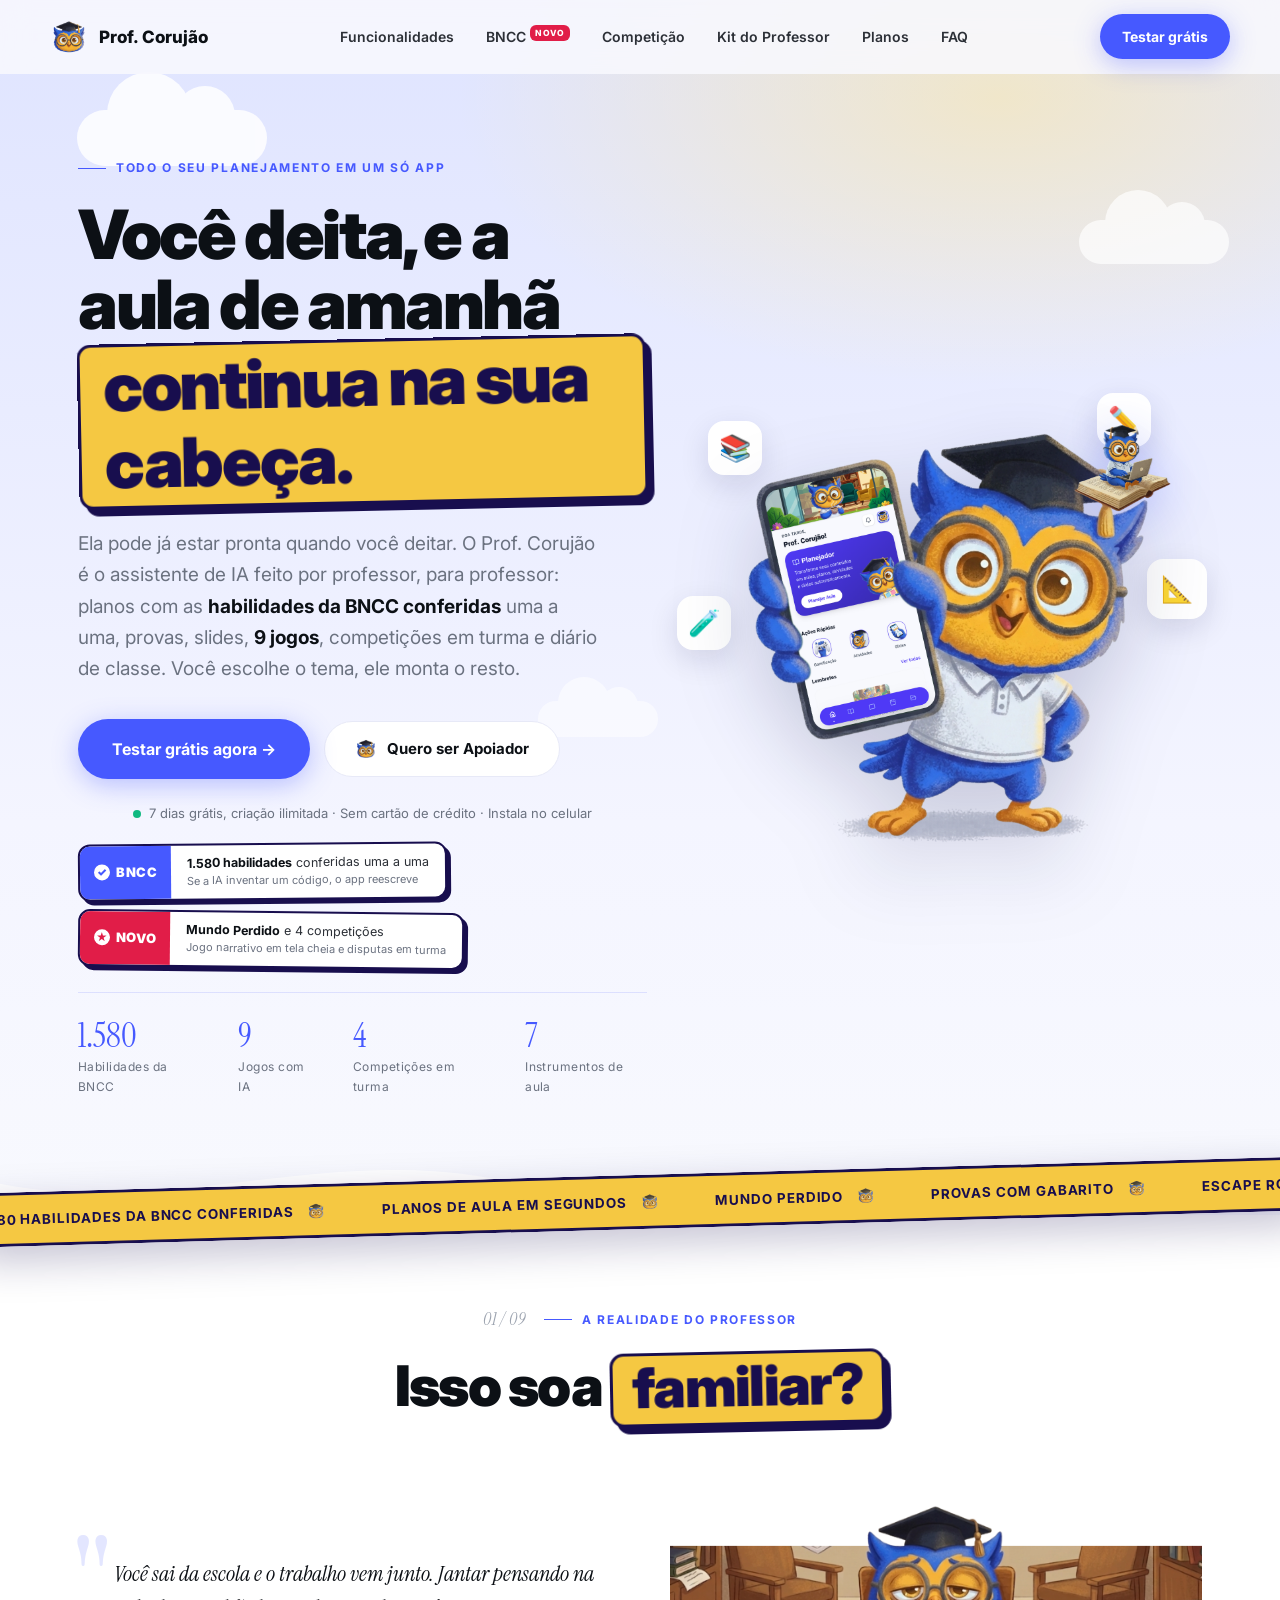
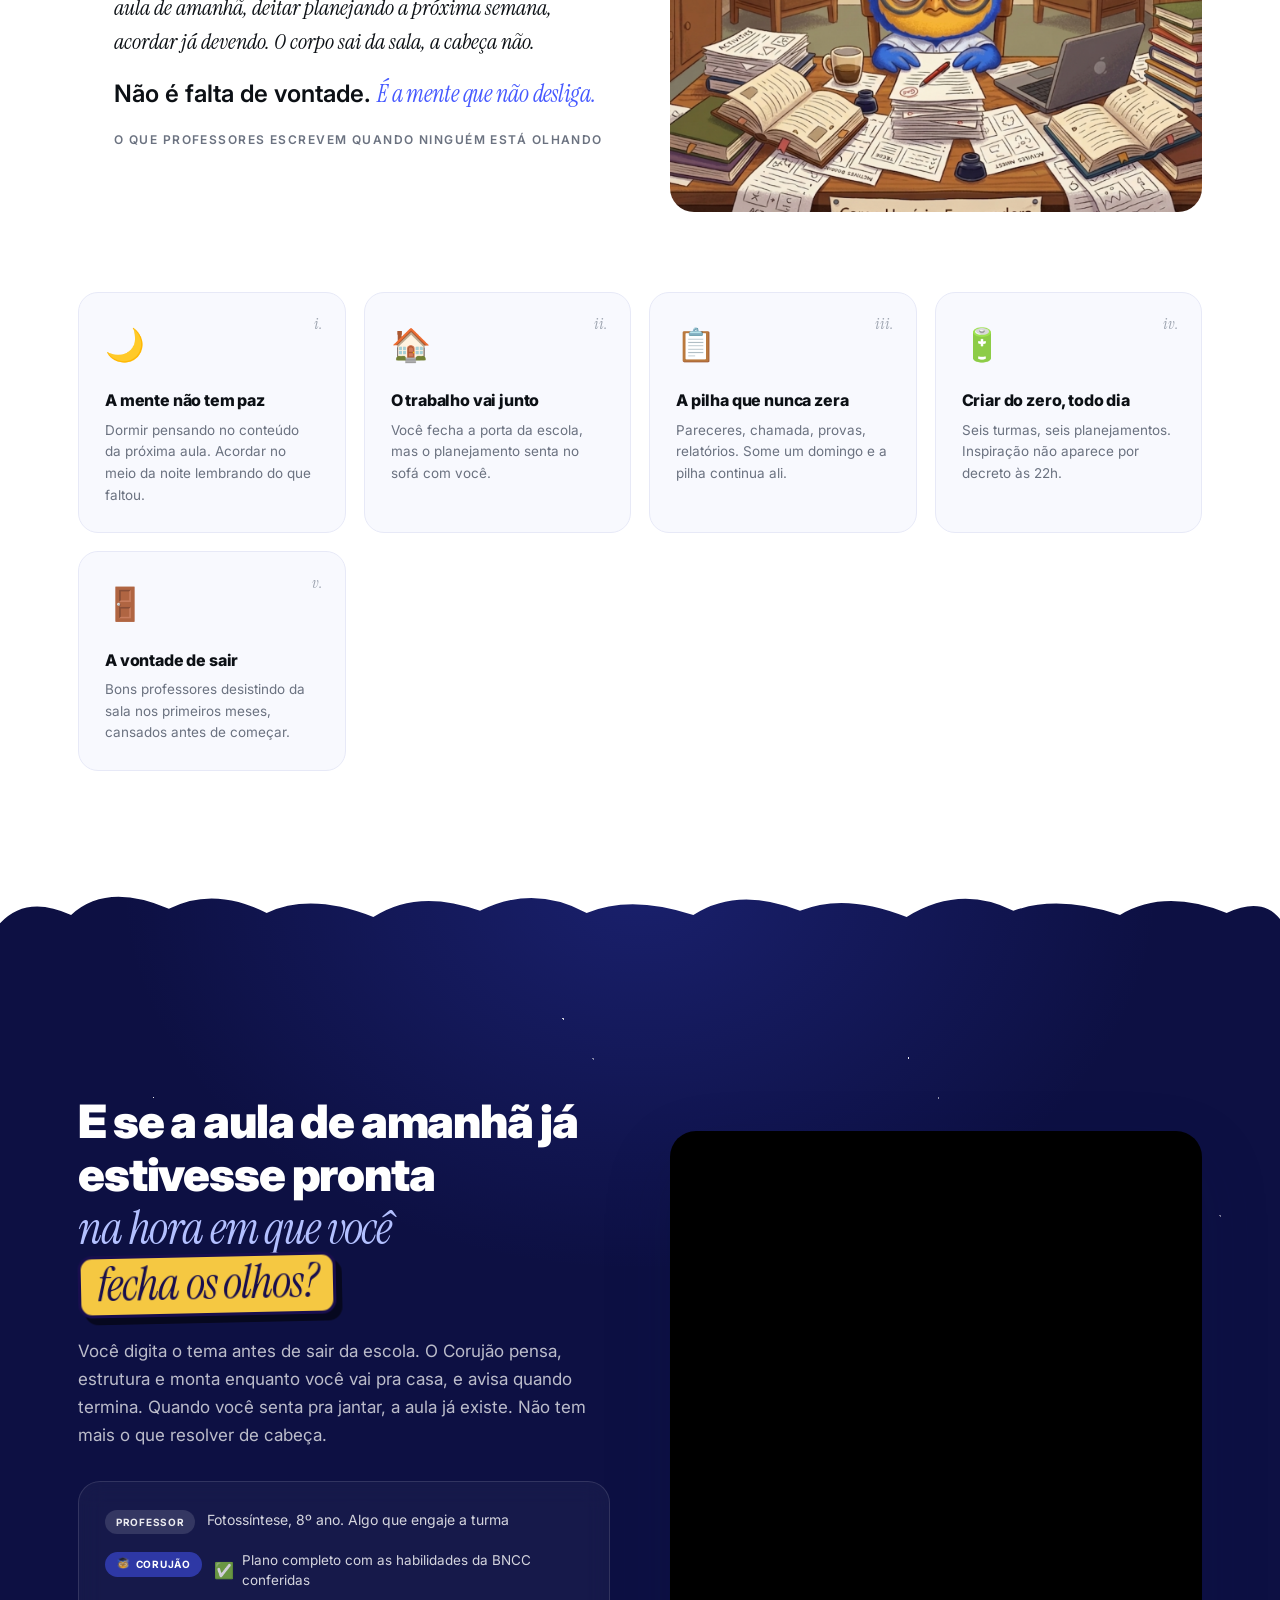
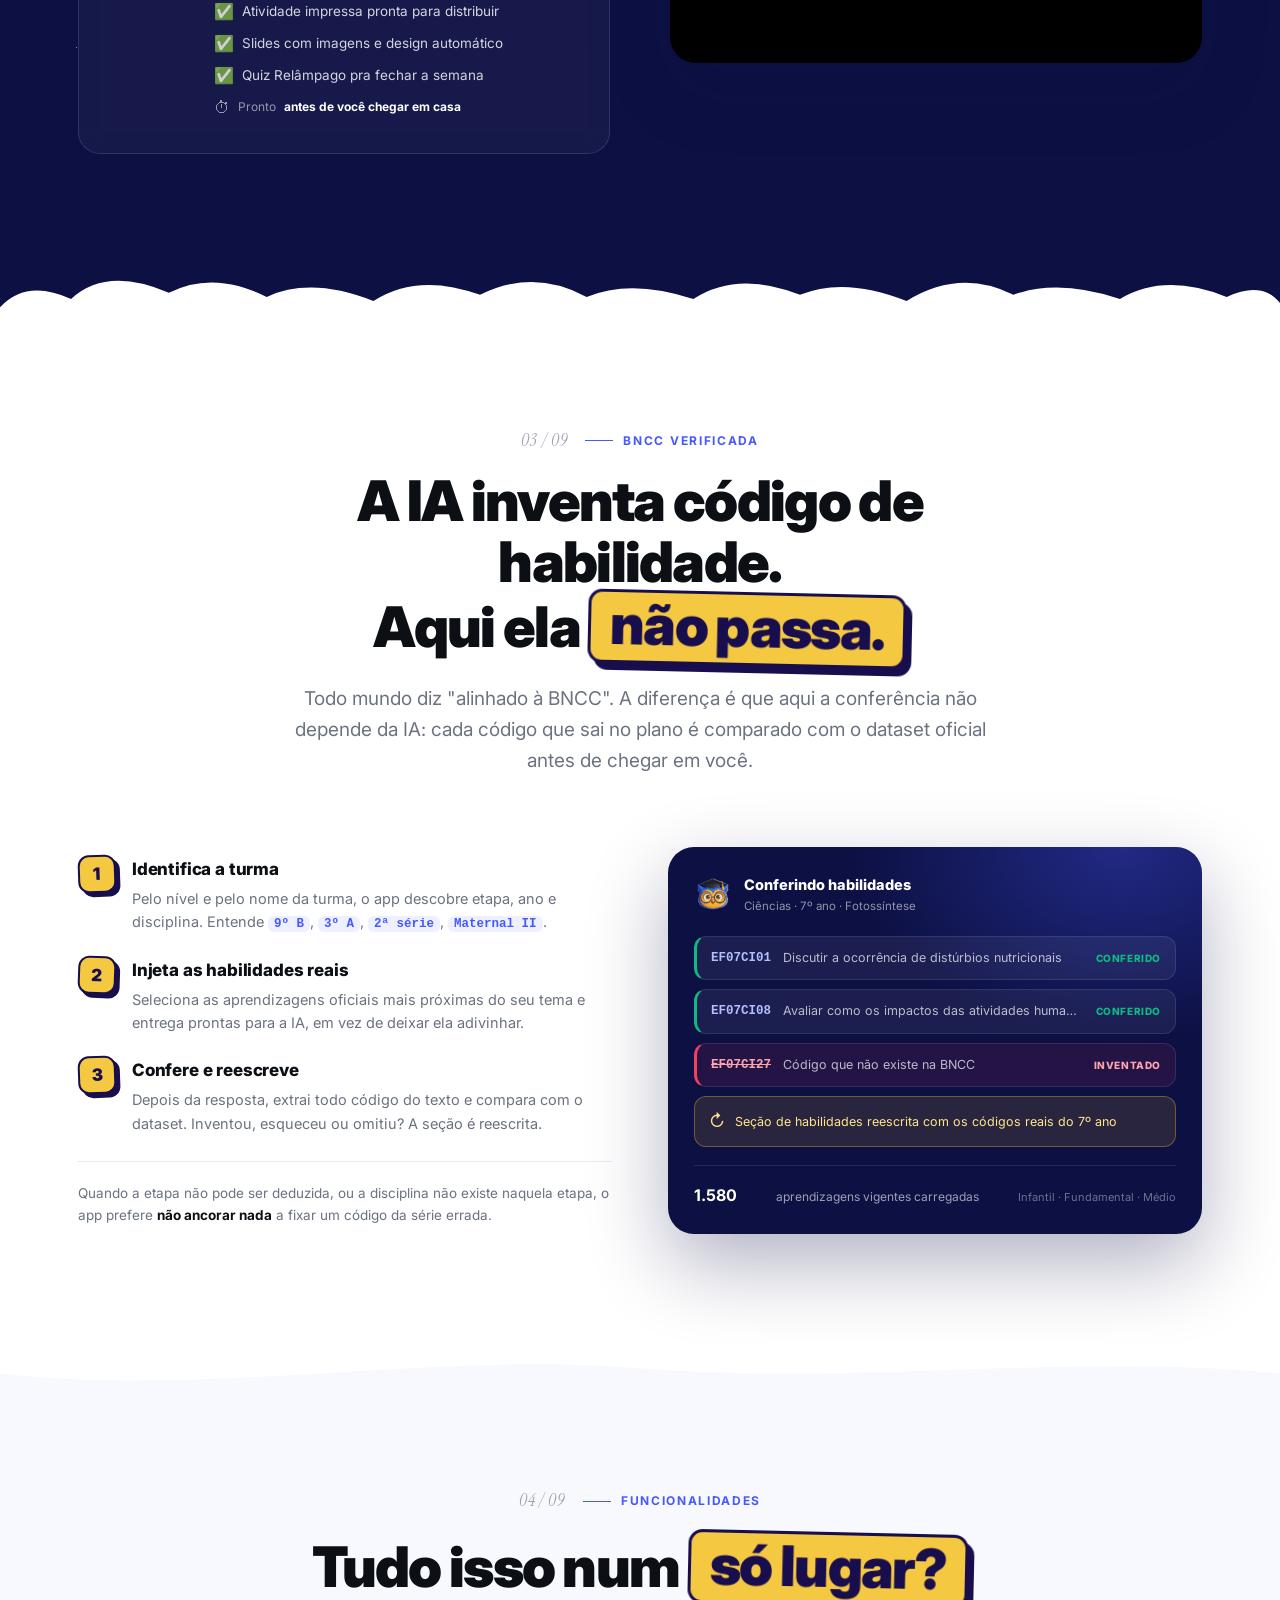
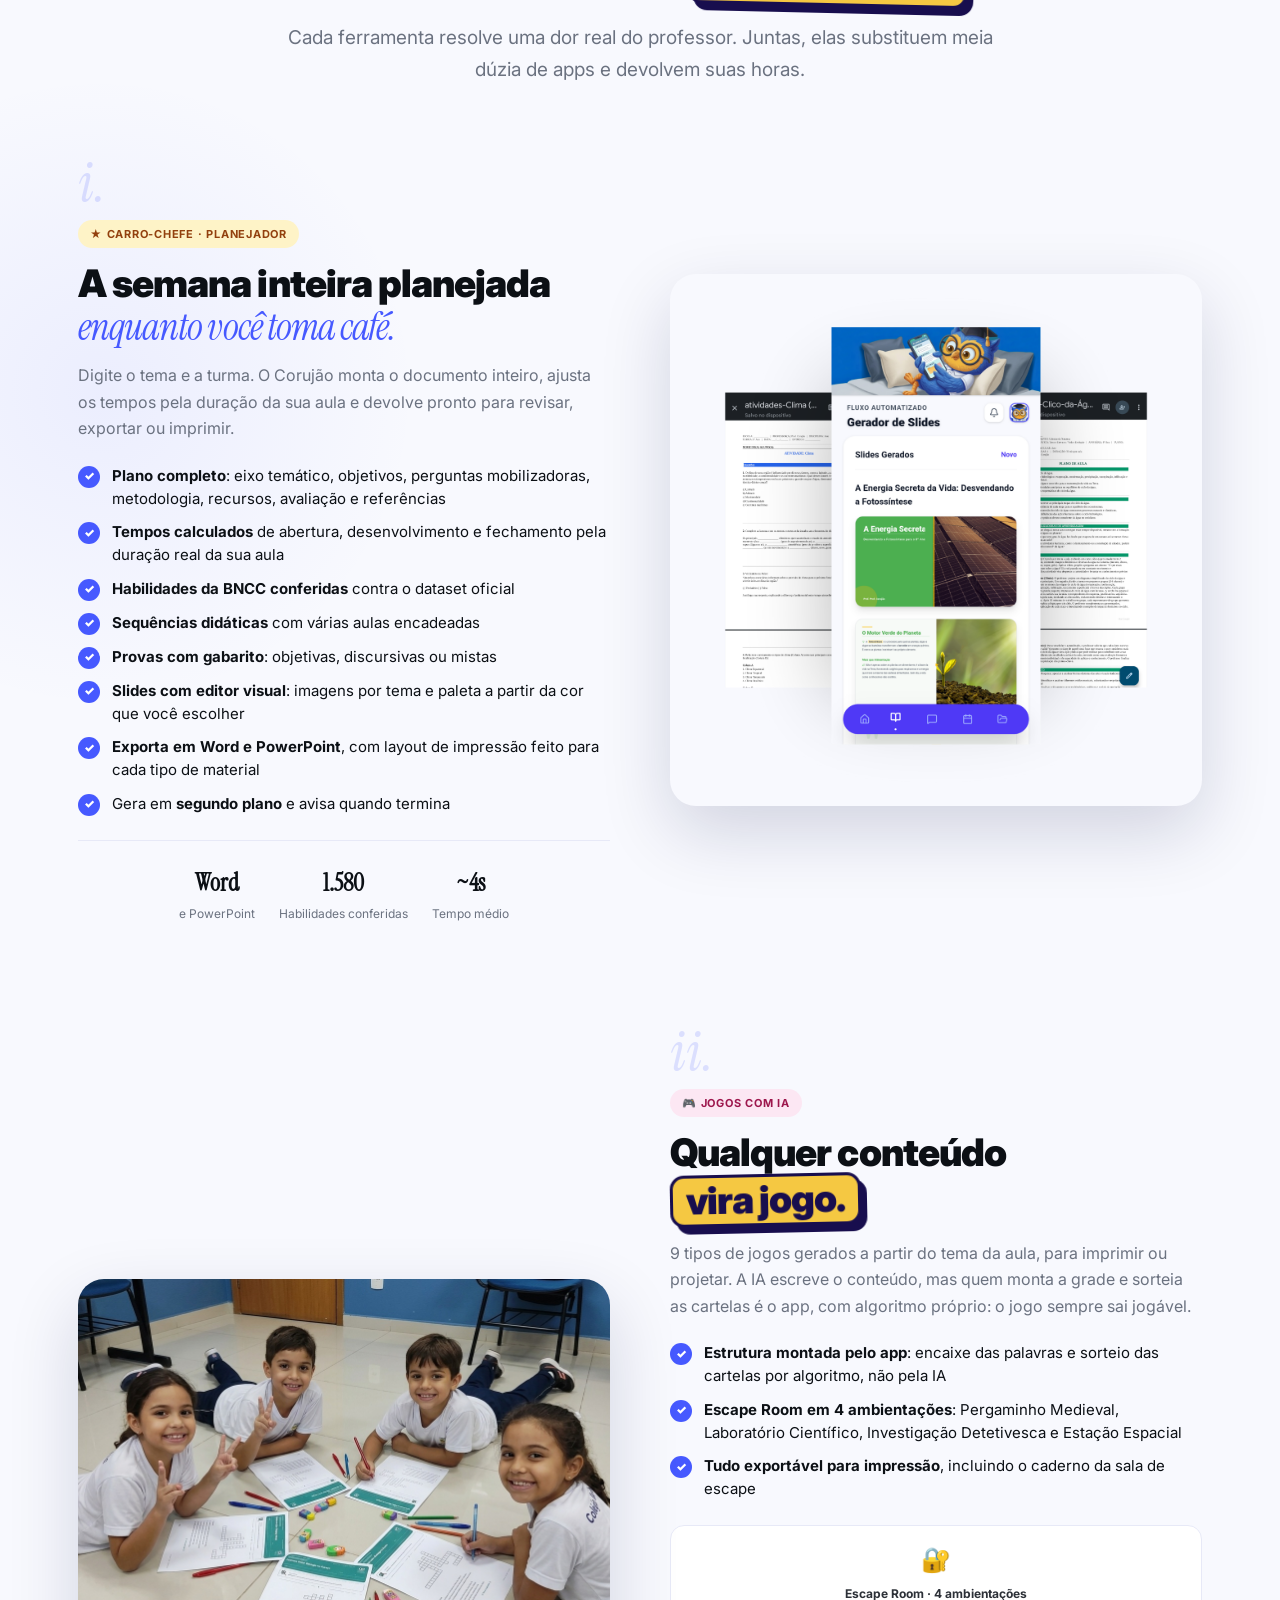
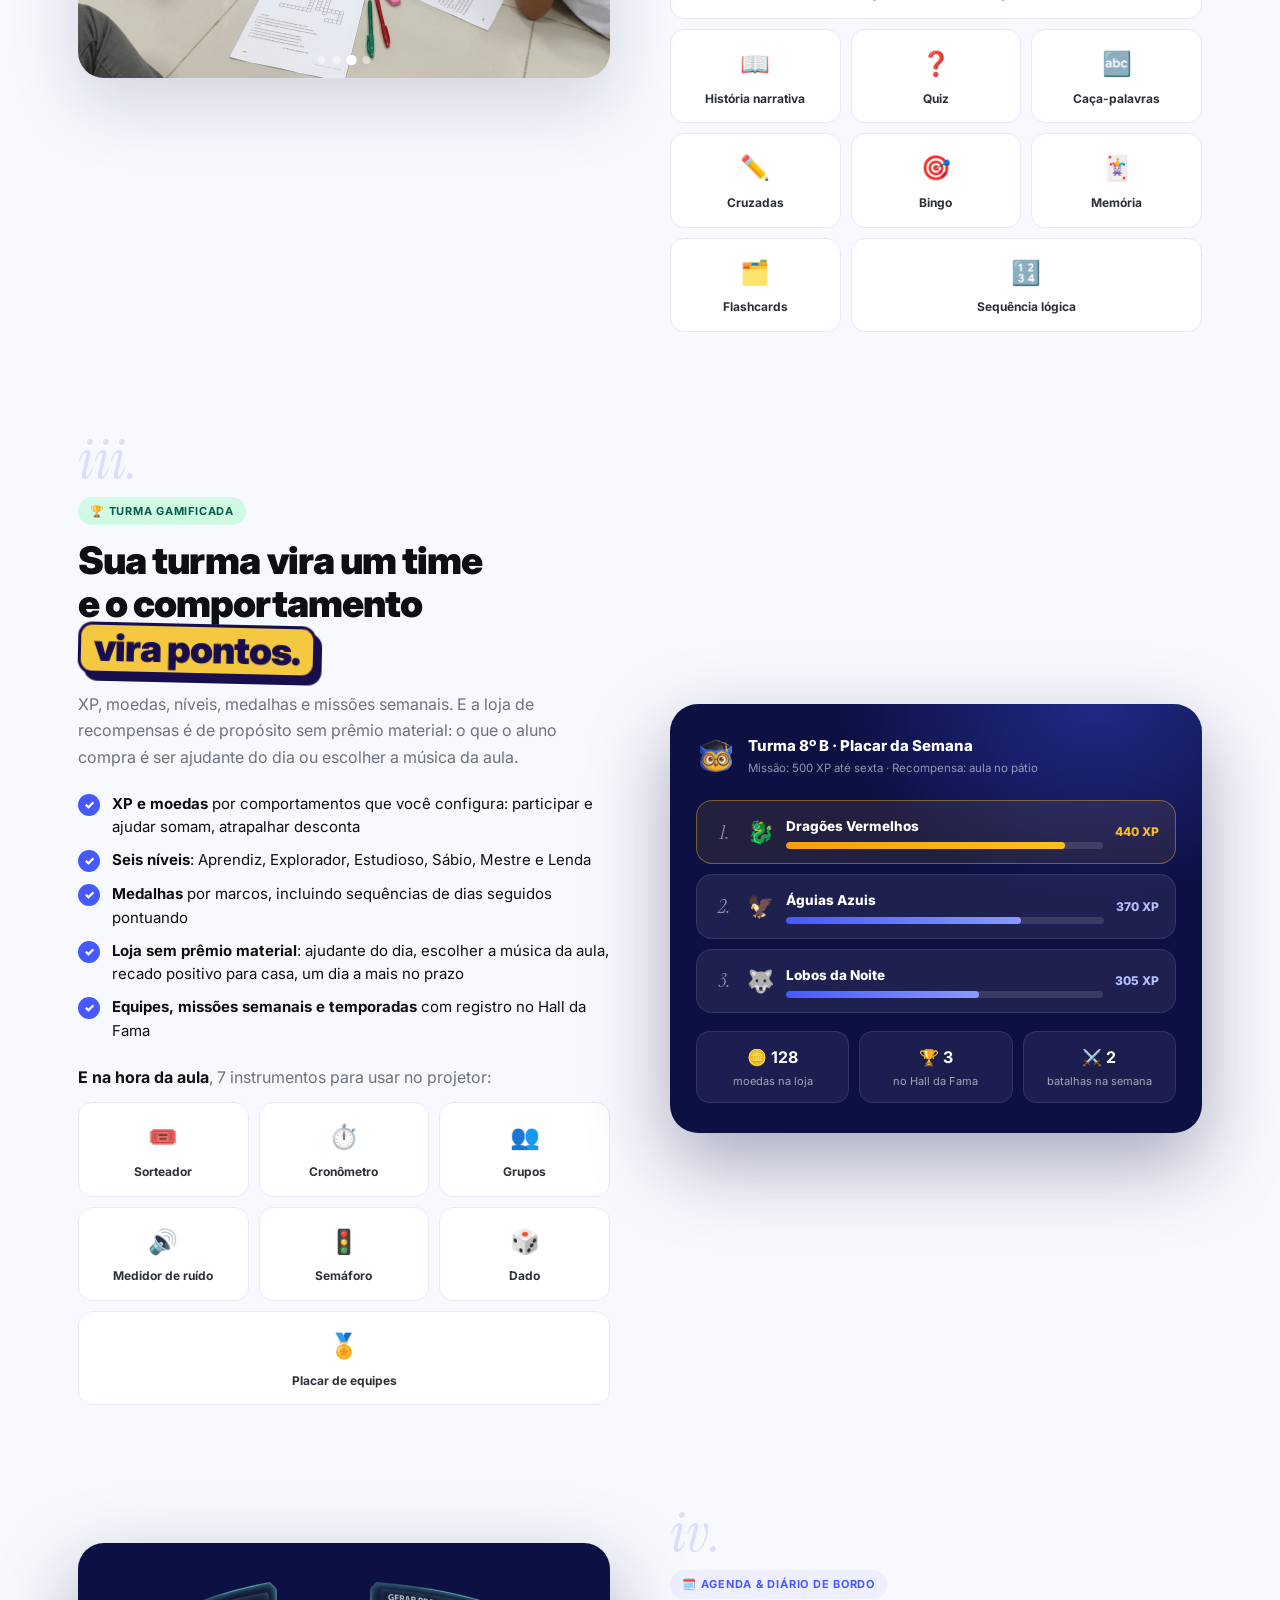
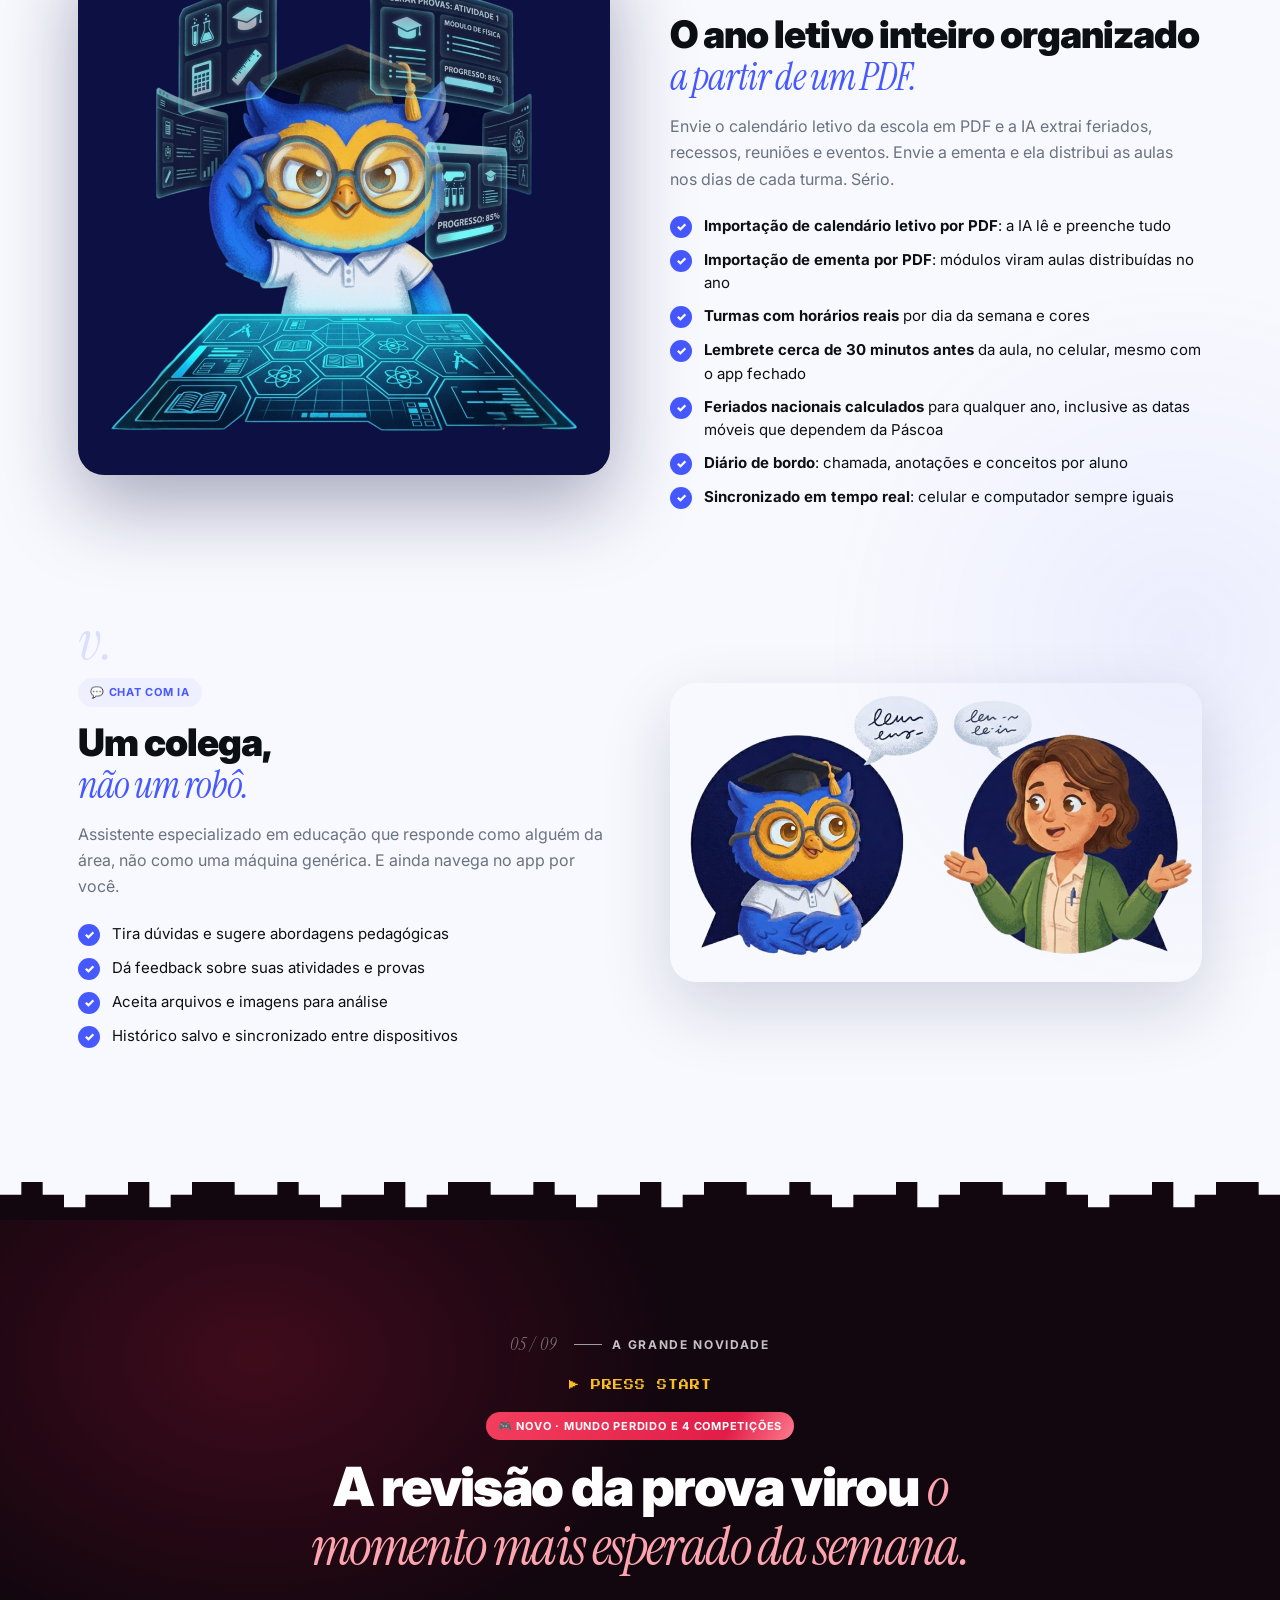
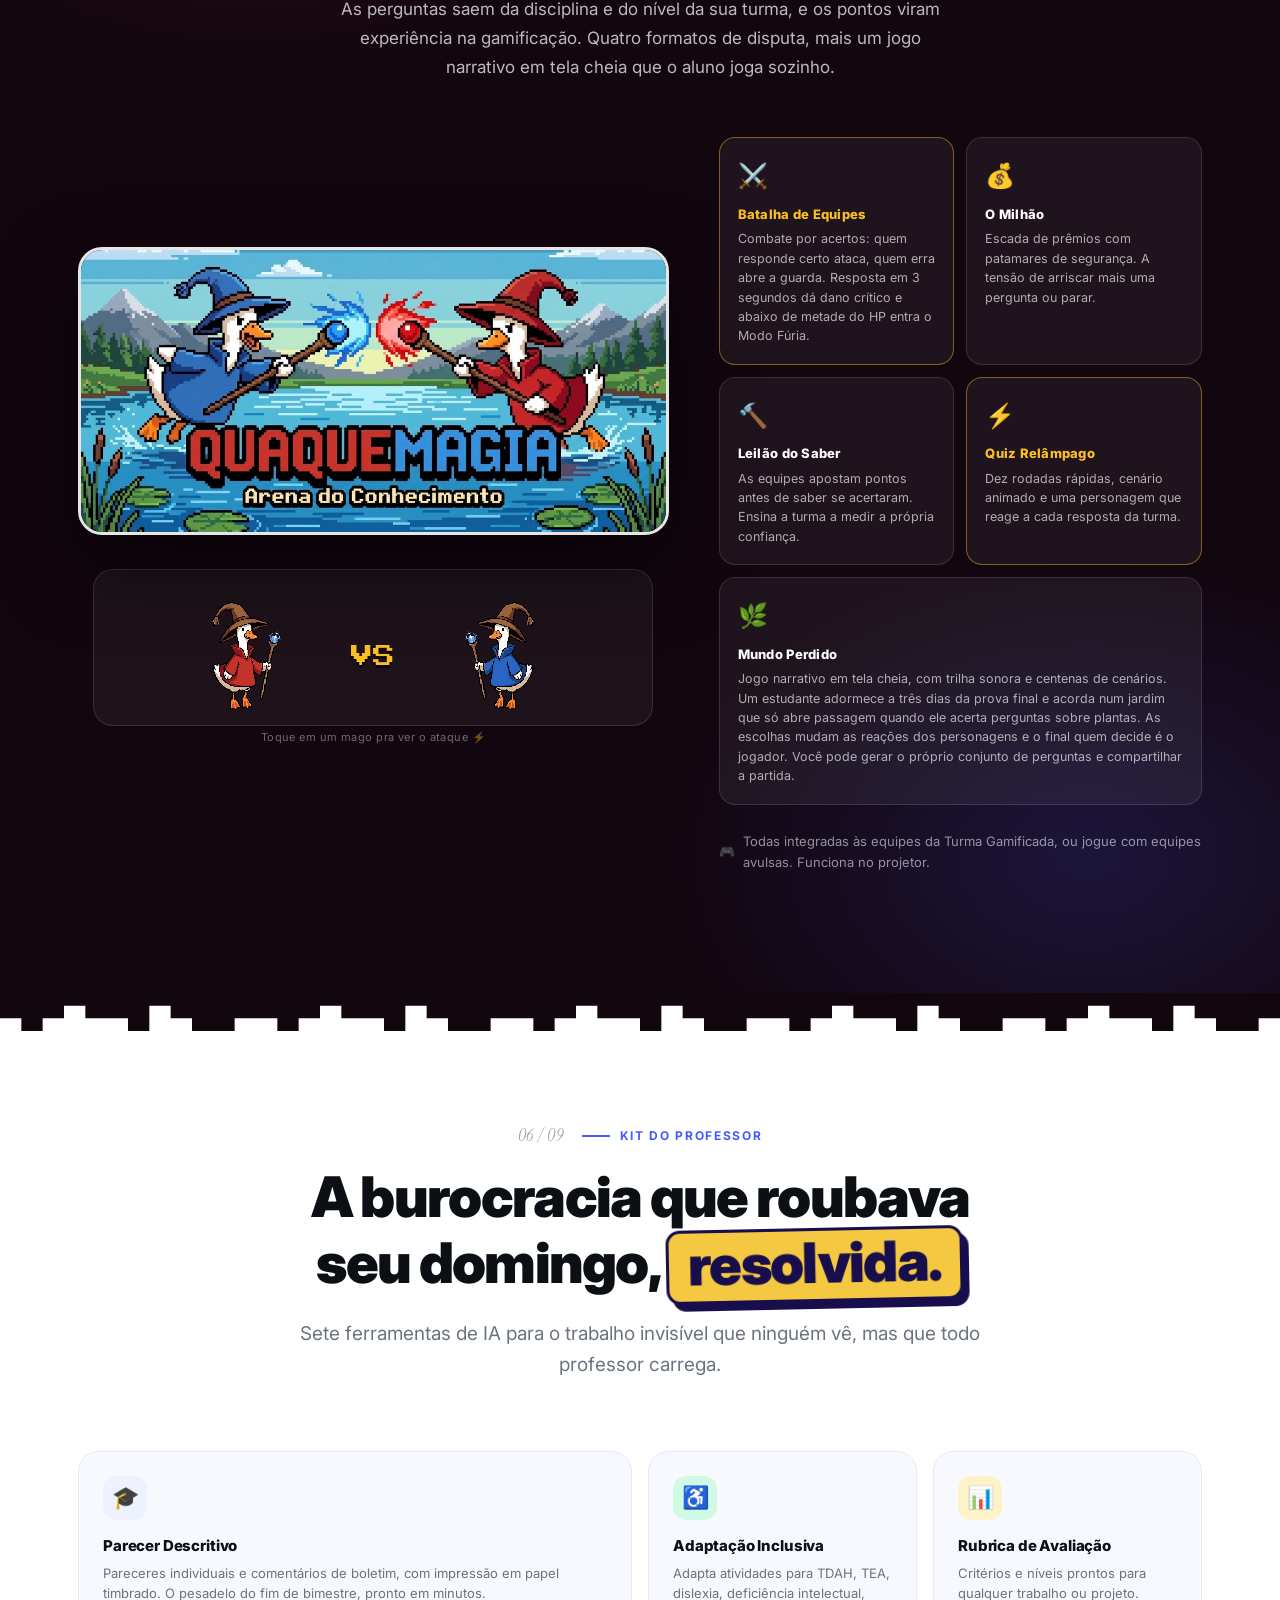
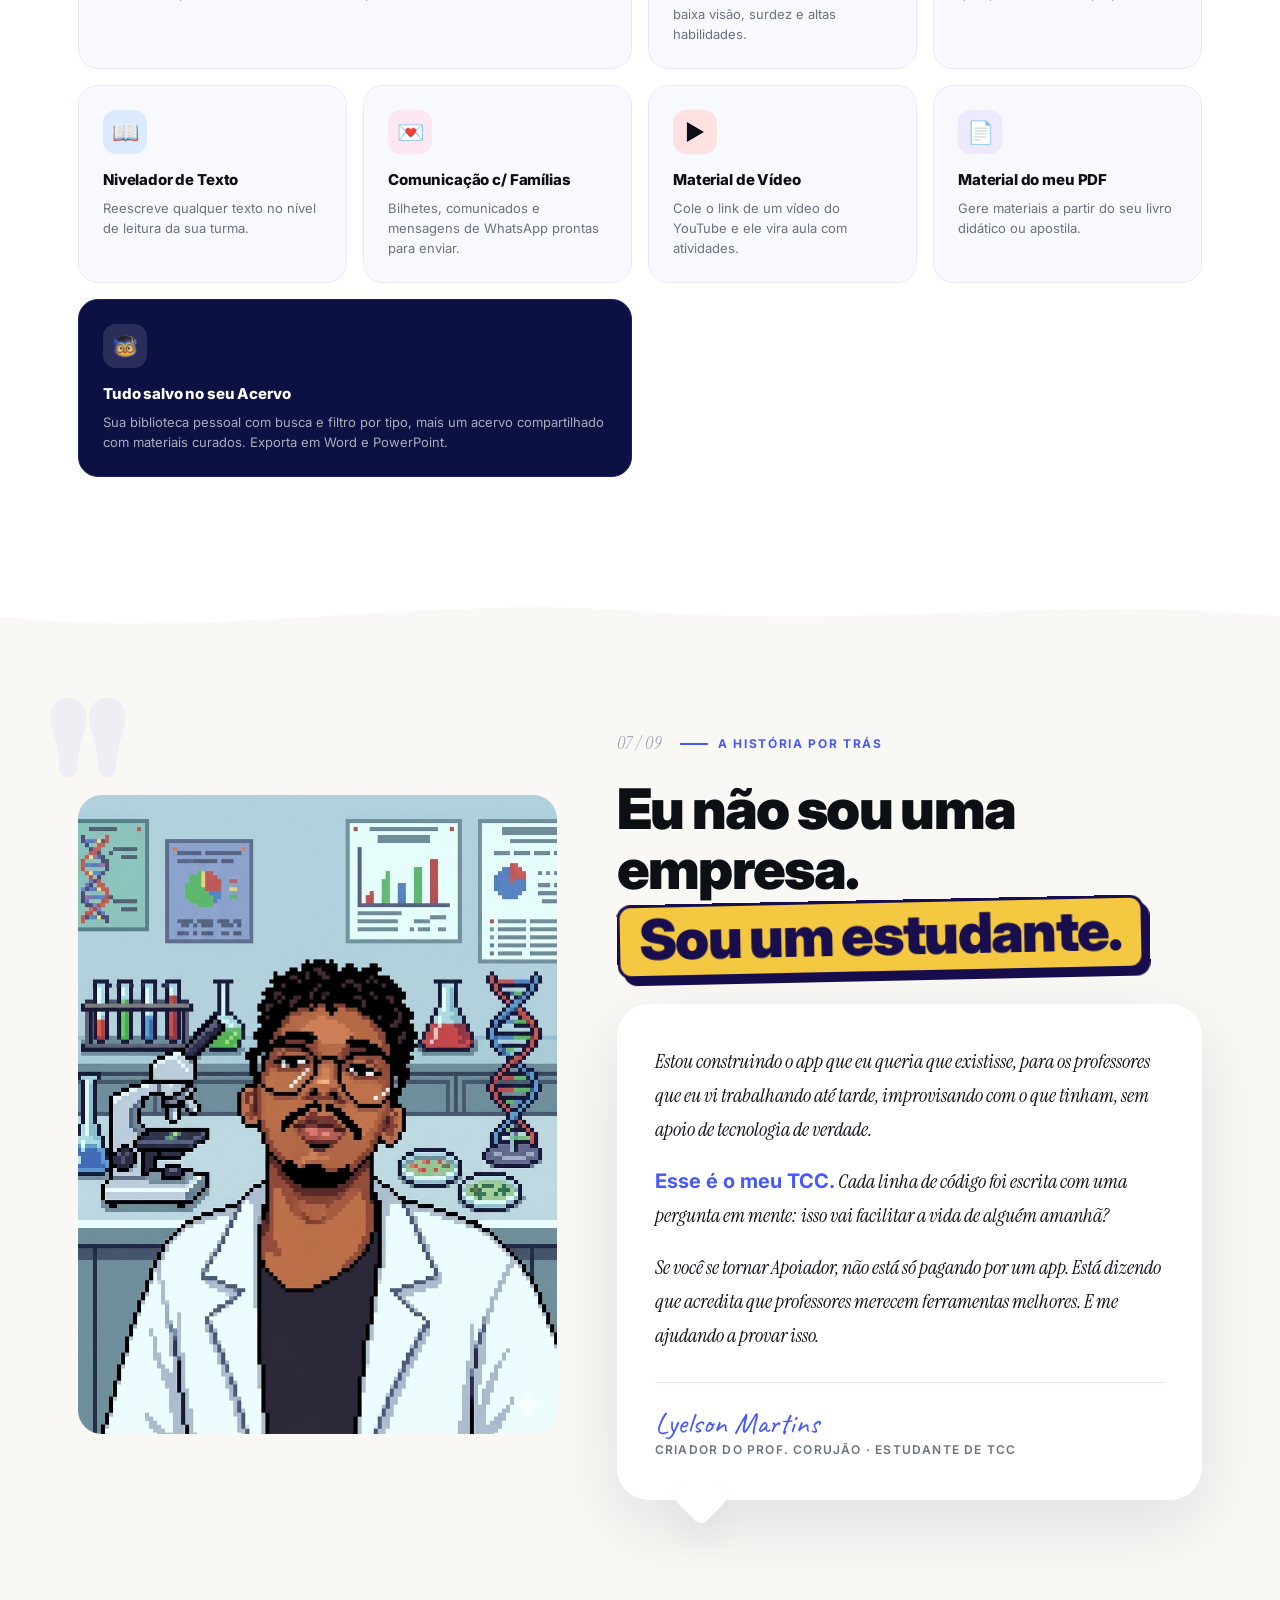
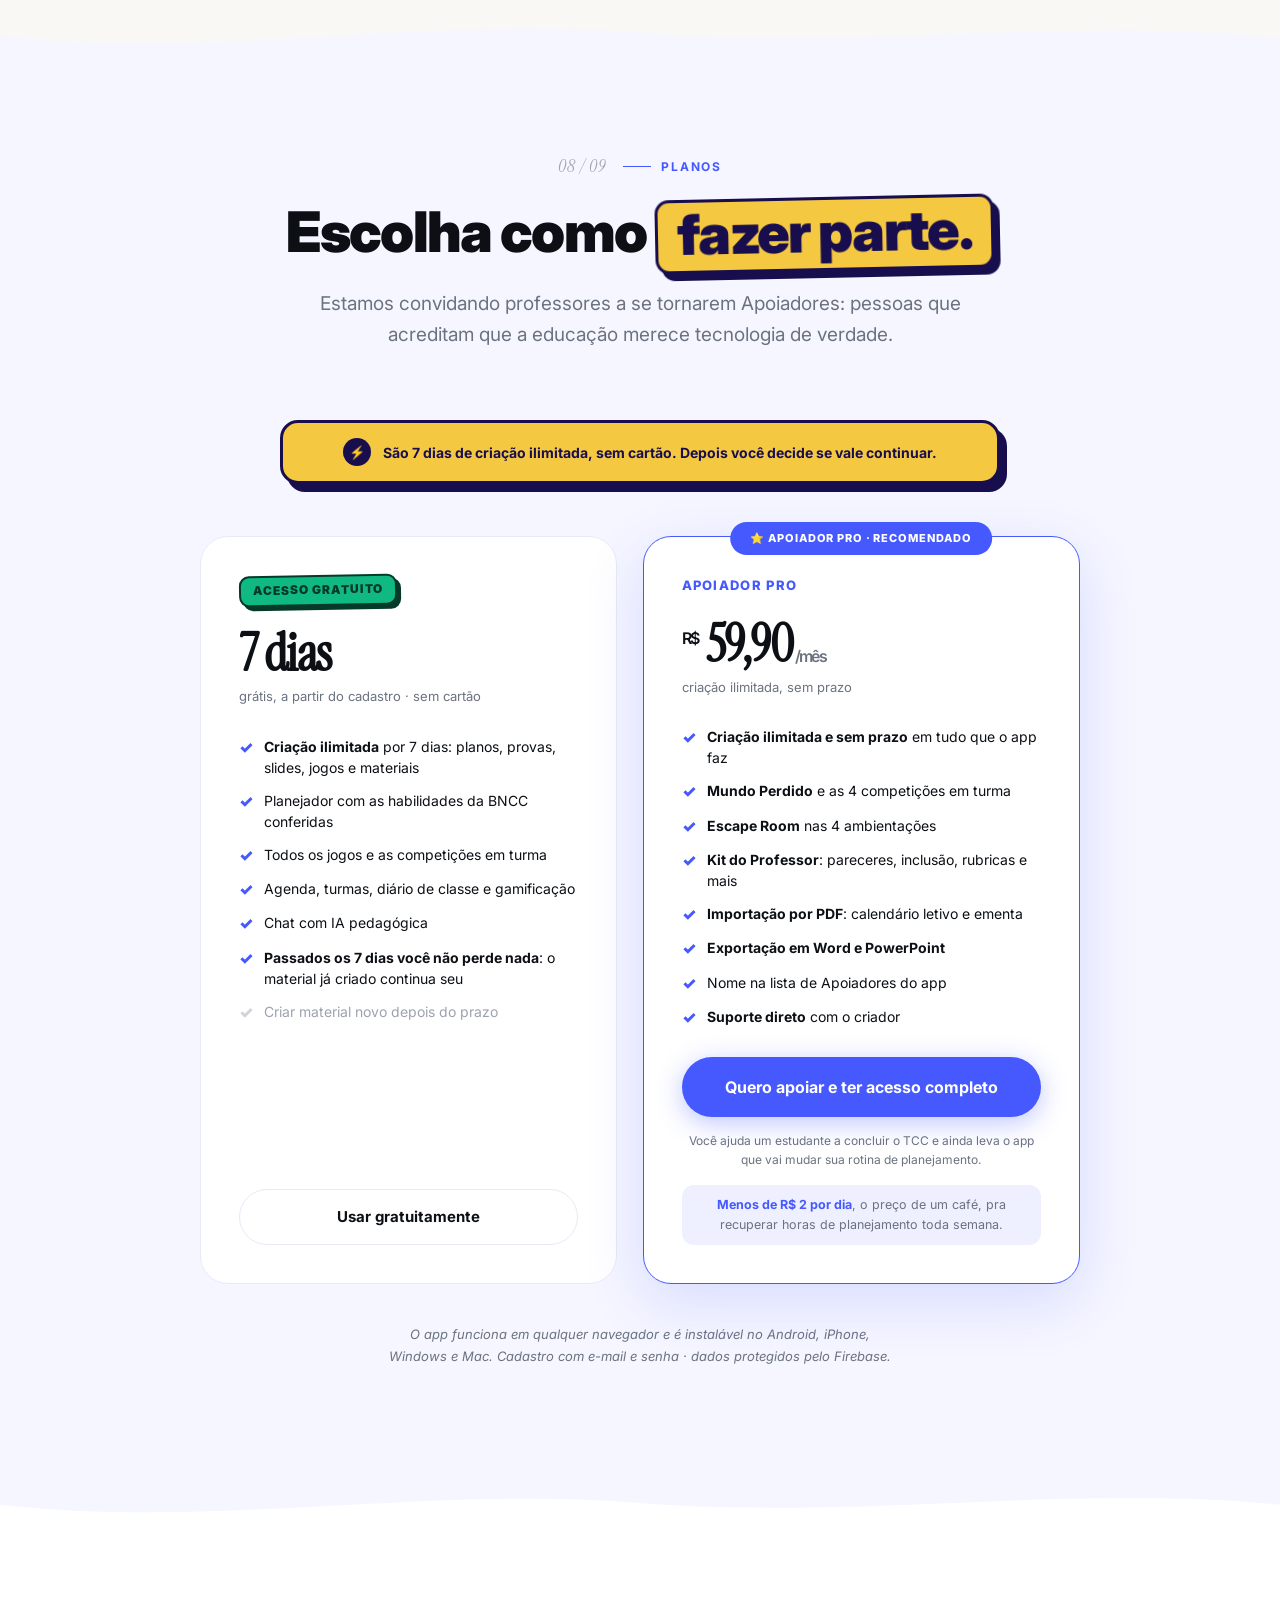
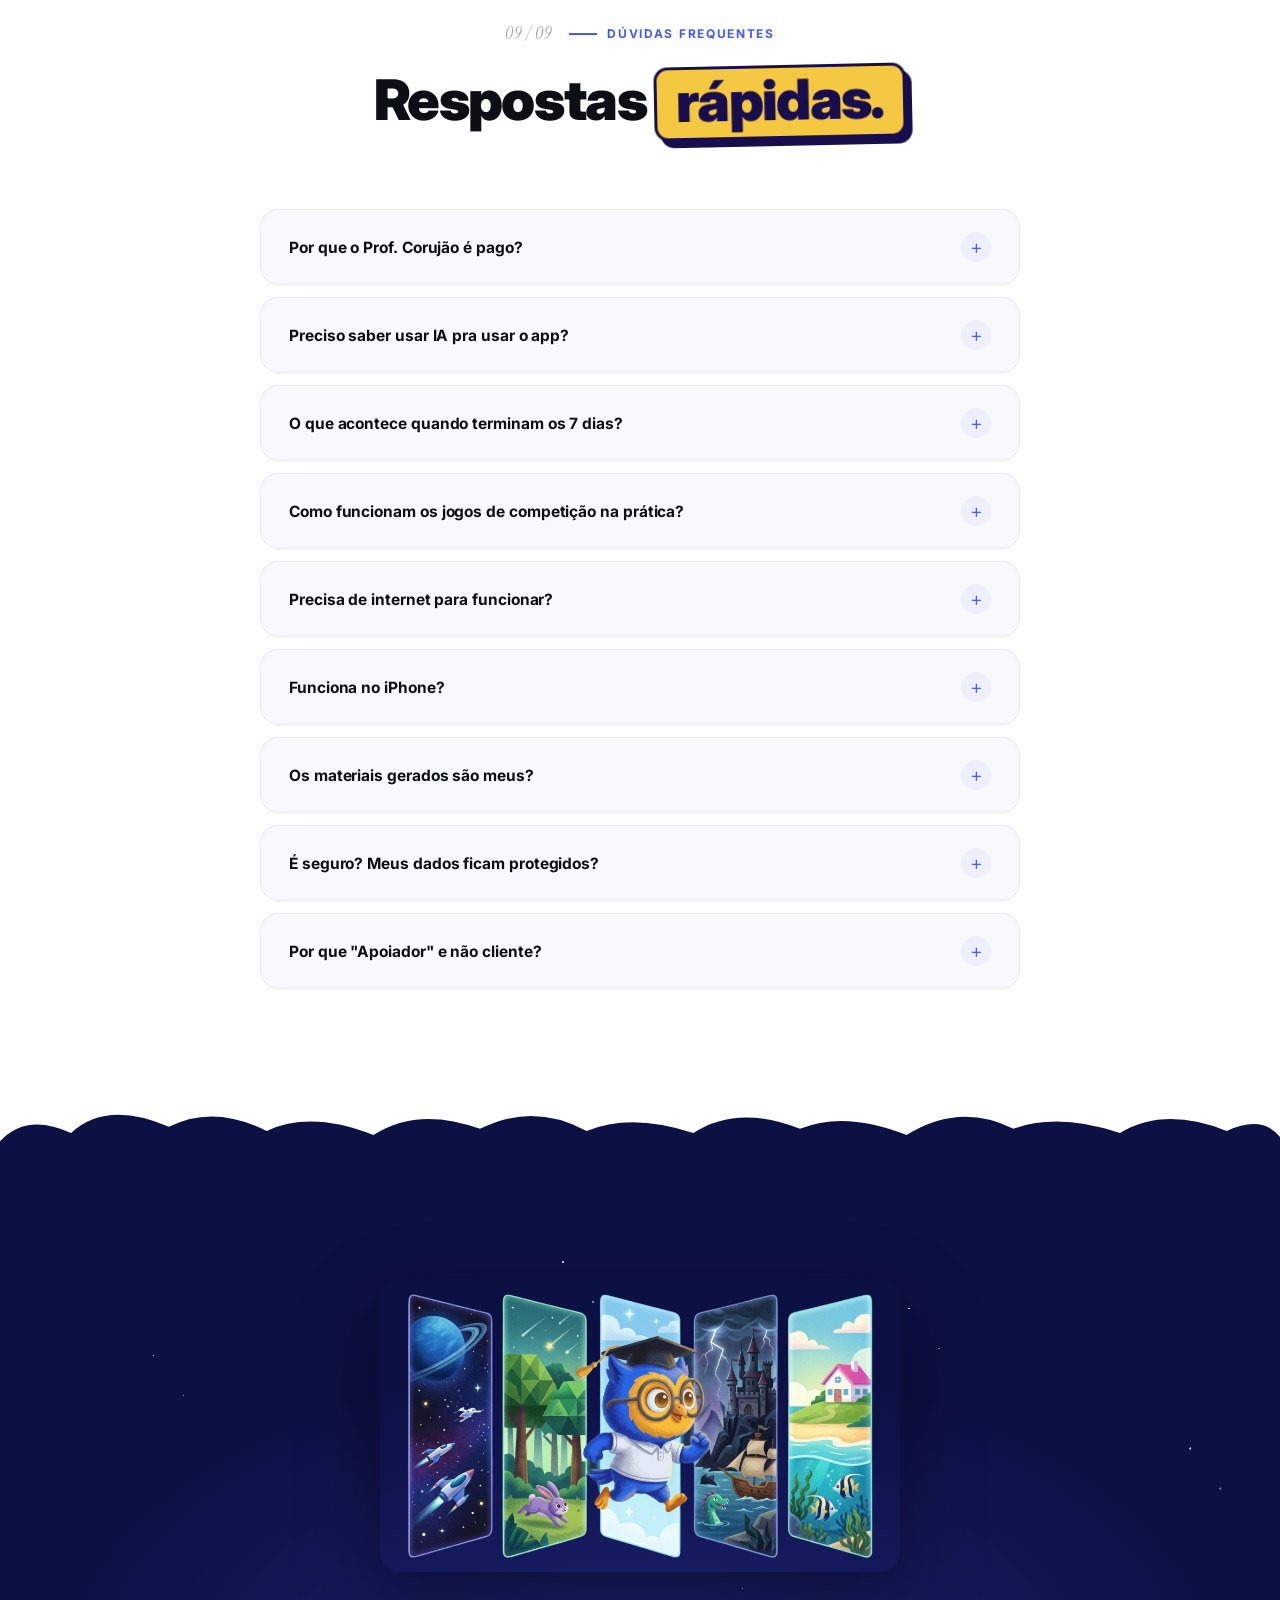
==== commit 0fd99e74: "Tighten the pricing answer Same five cost lines and the same solo-founder point, roughly a third few" ====
--- a/index.html
+++ b/index.html
@@ -2518,47 +2518,40 @@
         </button>
         <div class="faq-ans">
           <p style="margin-bottom:14px">
-            Você testa <strong>7 dias sem pagar nada e sem cadastrar cartão</strong>.
-            Depois disso o app custa <strong>R$ 59,90 por mês</strong>, e a razão é
-            simples: cada plano, prova, slide ou jogo que você cria consome créditos
-            reais de inteligência artificial. Toda vez que um professor gera um
-            material, alguém paga essa conta. Hoje quem paga sou eu.
+            São <strong>7 dias grátis, sem cartão</strong>. Depois, <strong>R$ 59,90
+            por mês</strong>. Cada material que você cria consome créditos reais de
+            IA, e alguém paga essa conta. Hoje quem paga sou eu. O valor cobre:
           </p>
-          <p style="margin-bottom:14px">Esse valor cobre:</p>
-          <ul style="list-style:none;padding:0;display:grid;gap:10px">
+          <ul style="list-style:none;padding:0;display:grid;gap:9px">
             <li style="display:flex;gap:10px;align-items:flex-start">
               <span style="font-size:18px;line-height:1.2">🤖</span>
-              <span><strong>Google Gemini</strong>: a IA que escreve todo o conteúdo. É cobrada por uso, não por assinatura fixa.</span>
+              <span><strong>Google Gemini</strong>: a IA que escreve o conteúdo, cobrada por uso.</span>
             </li>
             <li style="display:flex;gap:10px;align-items:flex-start">
               <span style="font-size:18px;line-height:1.2">☁️</span>
-              <span><strong>Firebase e hospedagem</strong>: banco de dados, contas e infraestrutura para o app ficar no ar 24 horas, com seus materiais e suas turmas salvos.</span>
+              <span><strong>Firebase</strong>: o app no ar 24 horas, com suas turmas e materiais salvos.</span>
             </li>
             <li style="display:flex;gap:10px;align-items:flex-start">
               <span style="font-size:18px;line-height:1.2">🎨</span>
-              <span><strong>Arte e trilha do Mundo Perdido</strong>: são 472 cenários desenhados e uma trilha sonora própria. Alguém precisa produzir e servir tudo isso.</span>
+              <span><strong>Mundo Perdido</strong>: 472 cenários desenhados e trilha sonora própria.</span>
             </li>
             <li style="display:flex;gap:10px;align-items:flex-start">
               <span style="font-size:18px;line-height:1.2">📚</span>
-              <span><strong>O banco de habilidades da BNCC</strong>: as 1.580 aprendizagens foram compiladas e conferidas contra o documento oficial do MEC. É por isso que o seu plano não vem com código inventado.</span>
+              <span><strong>Banco da BNCC</strong>: 1.580 aprendizagens conferidas contra o documento do MEC. É por isso que seu plano não vem com código inventado.</span>
             </li>
             <li style="display:flex;gap:10px;align-items:flex-start">
               <span style="font-size:18px;line-height:1.2">🛠️</span>
-              <span><strong>Desenvolvimento contínuo</strong>: cada função nova, correção e melhoria que chega no app.</span>
+              <span><strong>Desenvolvimento</strong>: cada função nova, correção e melhoria.</span>
             </li>
           </ul>
-          <p style="margin-top:16px">
-            E vale dizer com todas as letras: <strong>não tem empresa, não tem
-            investidor e não tem equipe atrás disso.</strong> Eu construí o Prof.
-            Corujão sozinho, do primeiro rascunho à última linha de código, e
-            banquei tudo com investimento do meu próprio bolso. Quando você assina,
+          <p style="margin-top:15px">
+            <strong>Não tem empresa, investidor nem equipe.</strong> Construí o Prof.
+            Corujão sozinho e banquei tudo do meu próprio bolso. Quando você assina,
             é esse projeto que você mantém de pé.
           </p>
           <p style="margin-top:14px;padding-top:14px;border-top:1px solid var(--line)">
-            <strong>Menos de R$ 2 por dia.</strong> Se o app te devolver uma noite de
-            sono por semana, já se pagou. E se não te servir, é só não continuar:
-            não tem fidelidade, não tem multa, e todo material que você criou
-            continua seu.
+            <strong>Menos de R$ 2 por dia</strong>, e sem fidelidade: se não te servir,
+            é só não continuar. O material que você criou continua seu.
           </p>
         </div>
       </div>
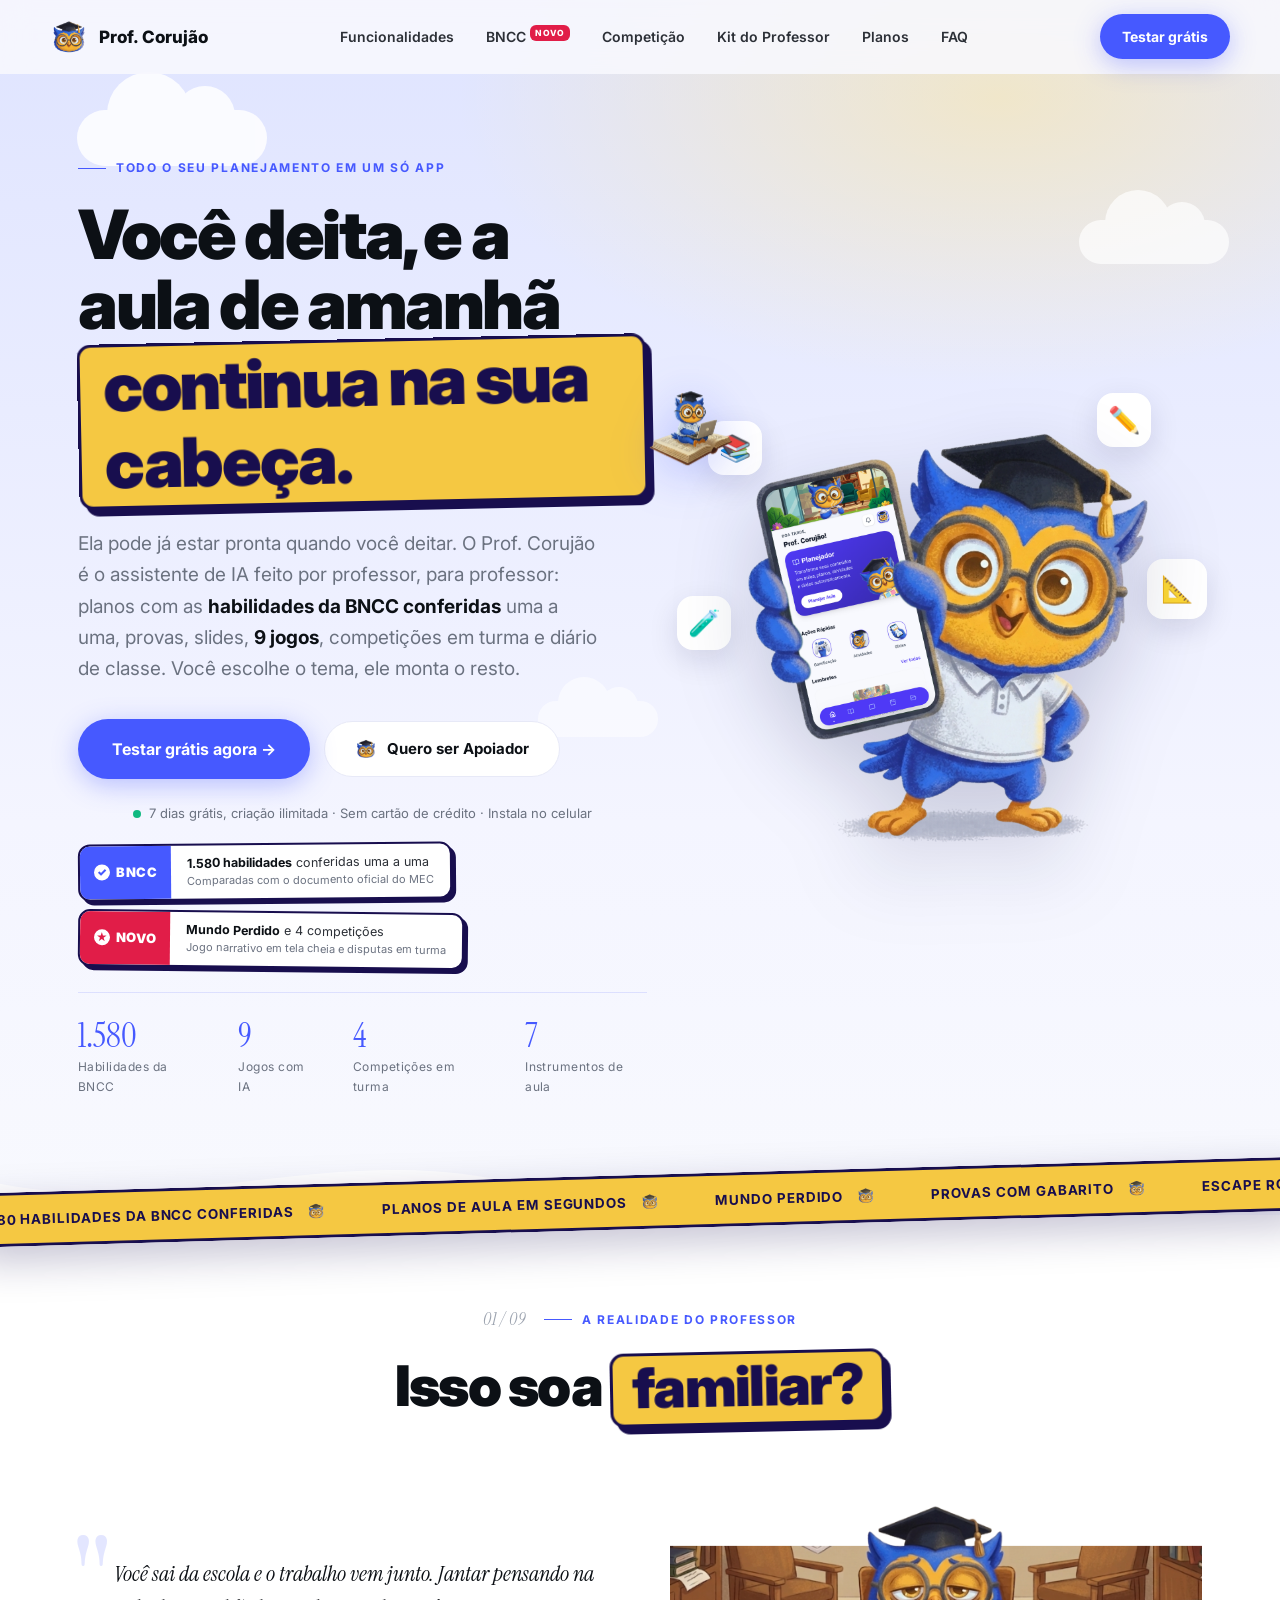
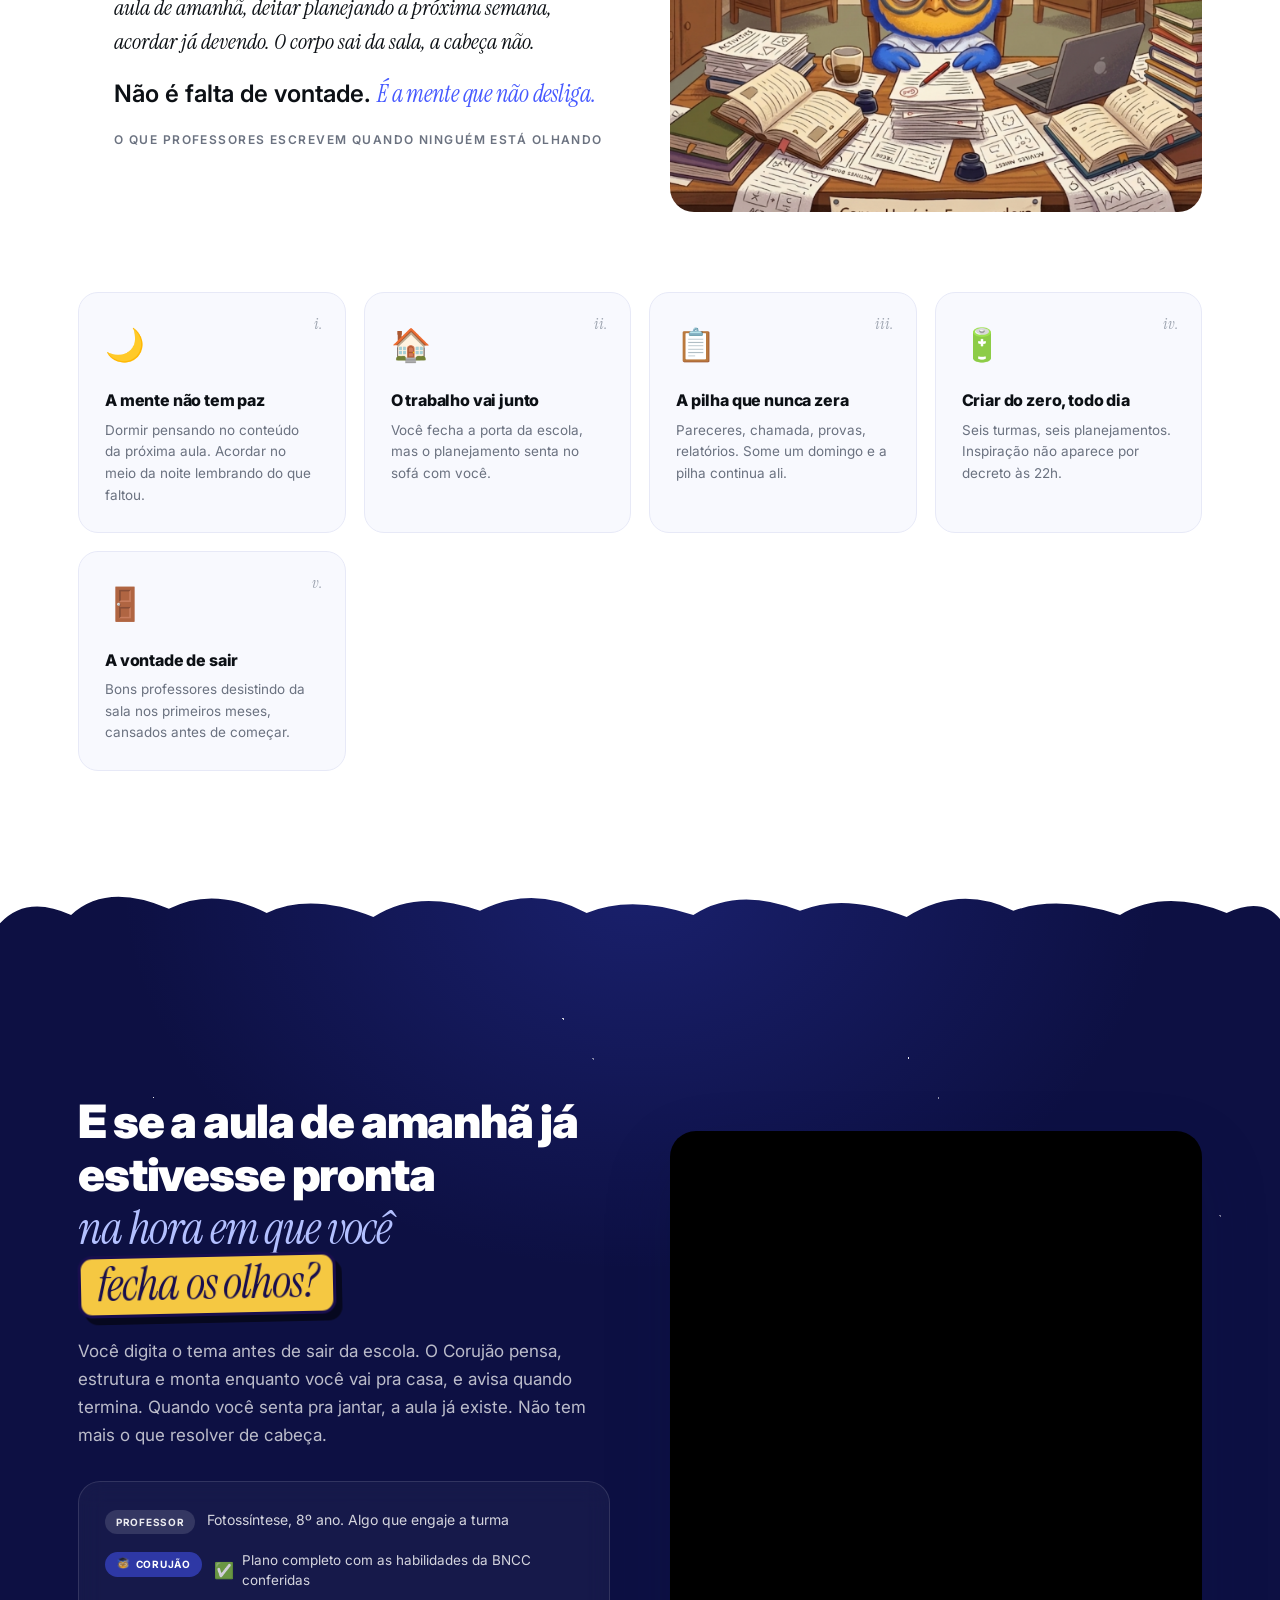
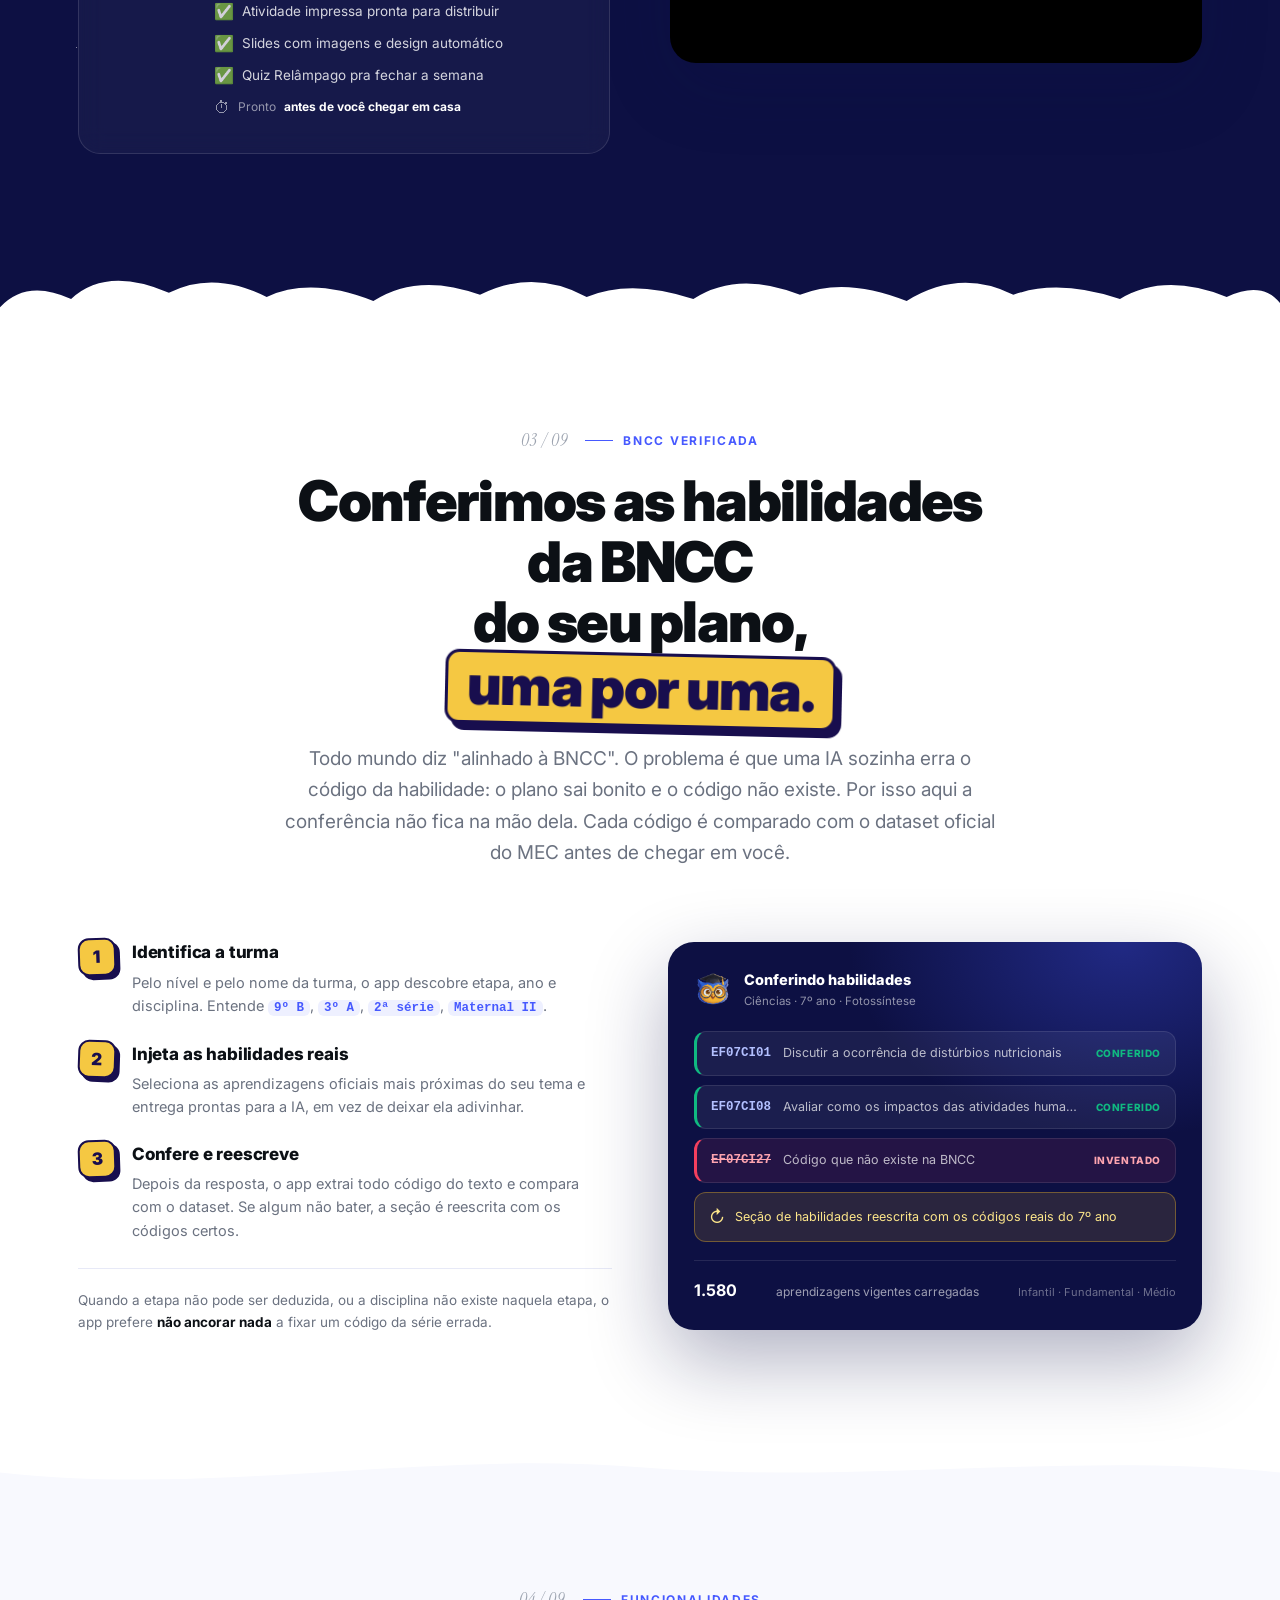
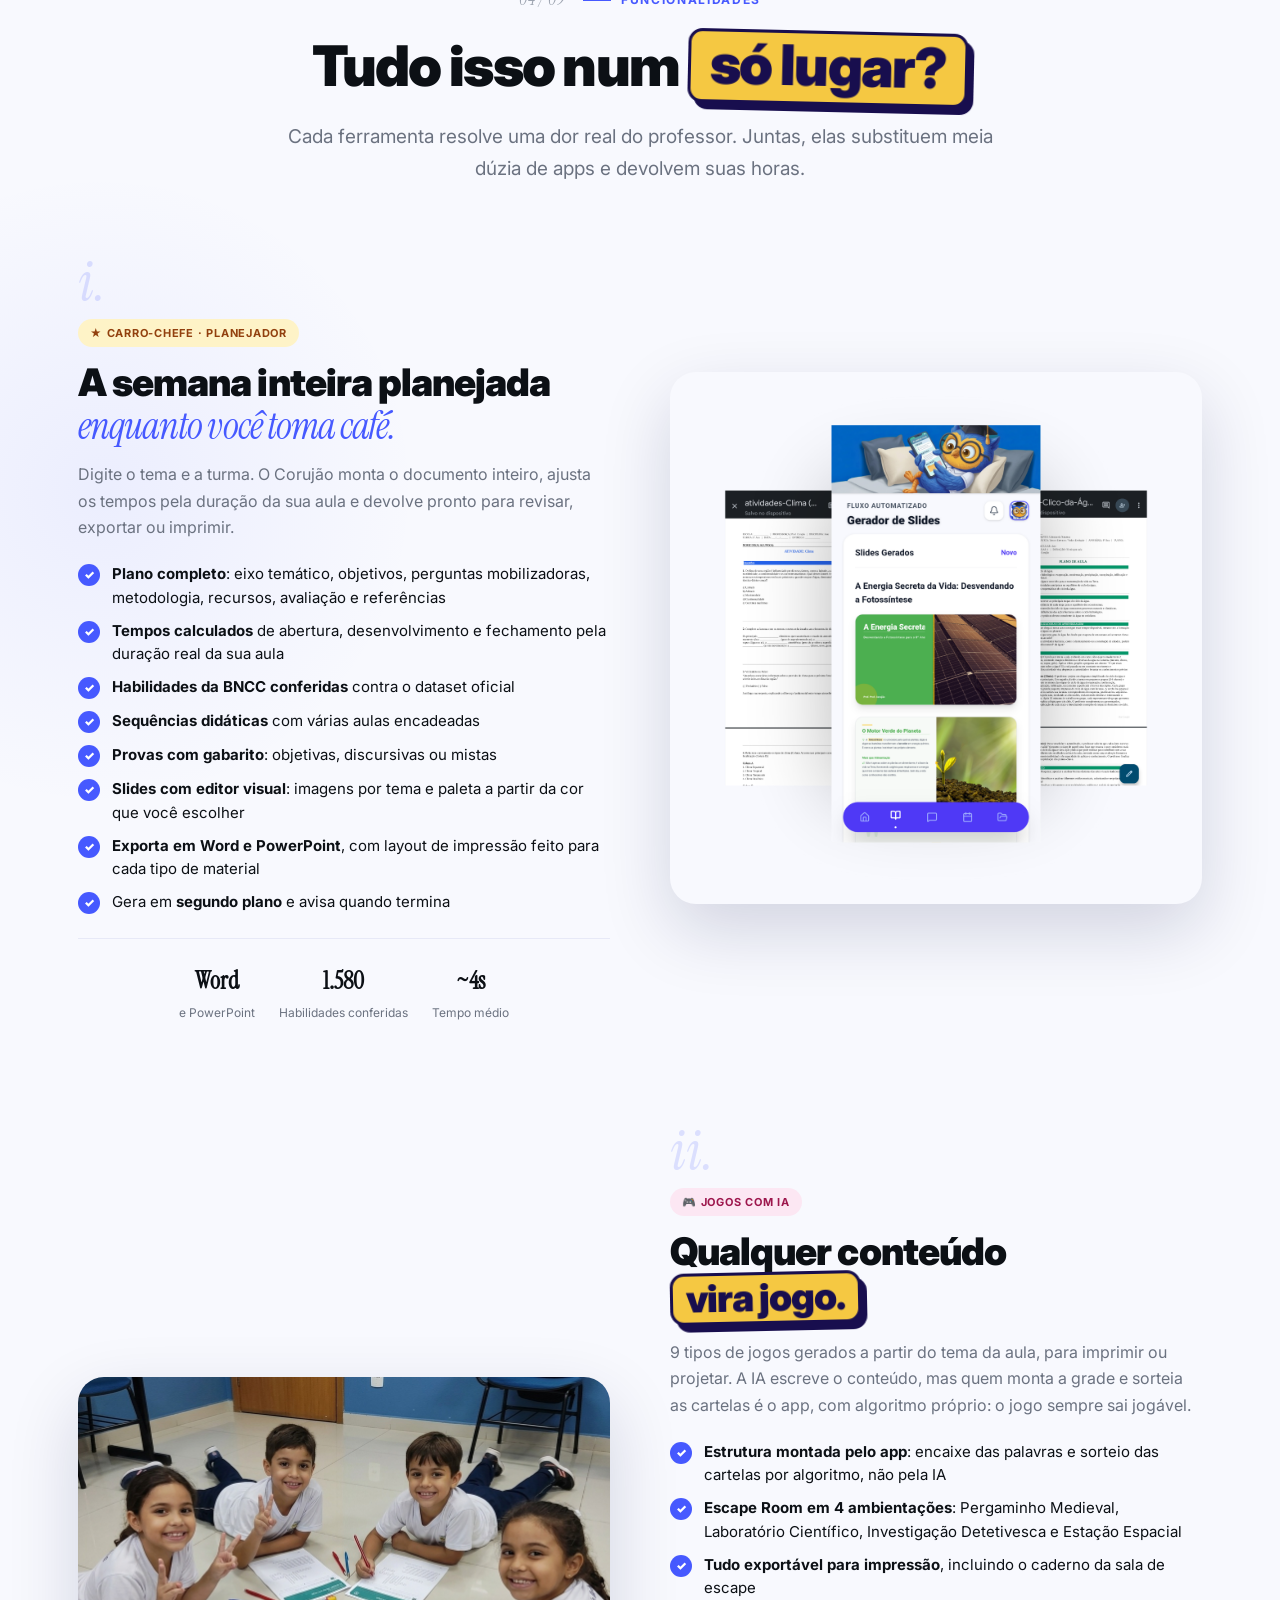
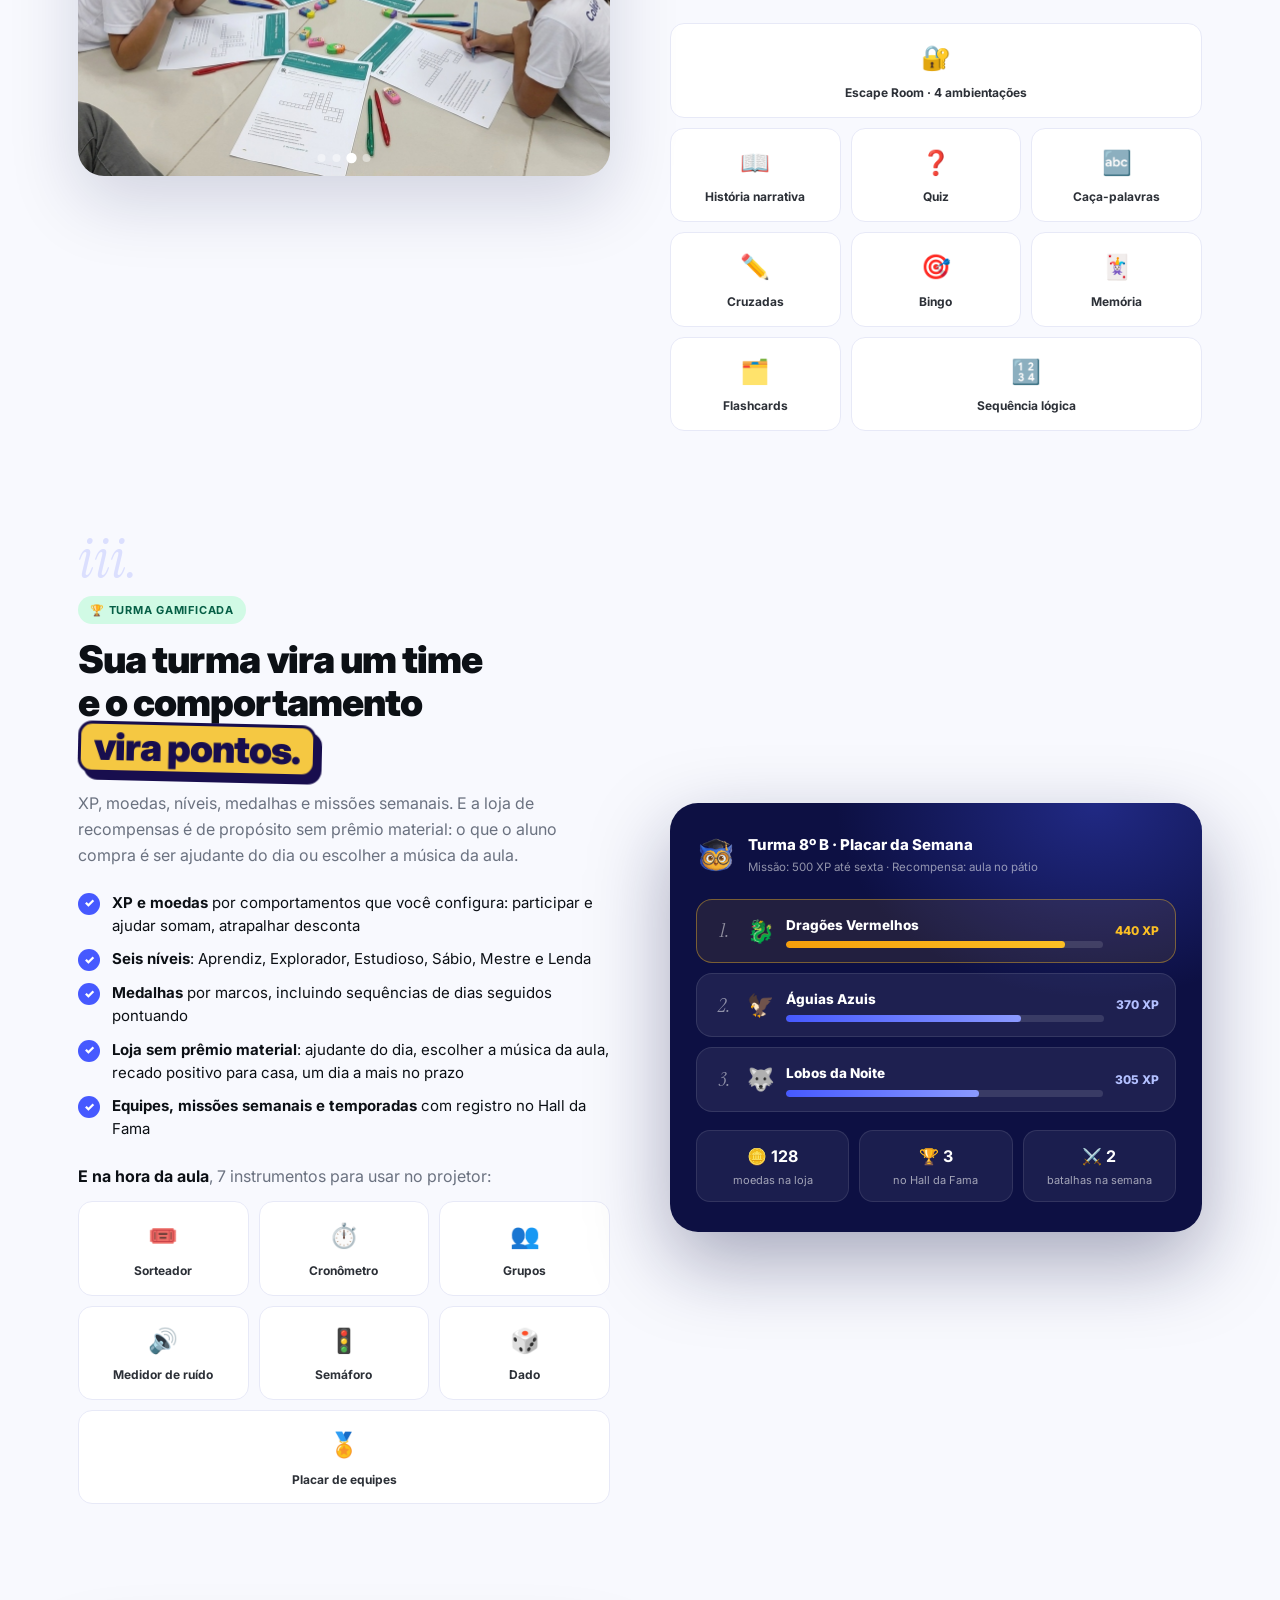
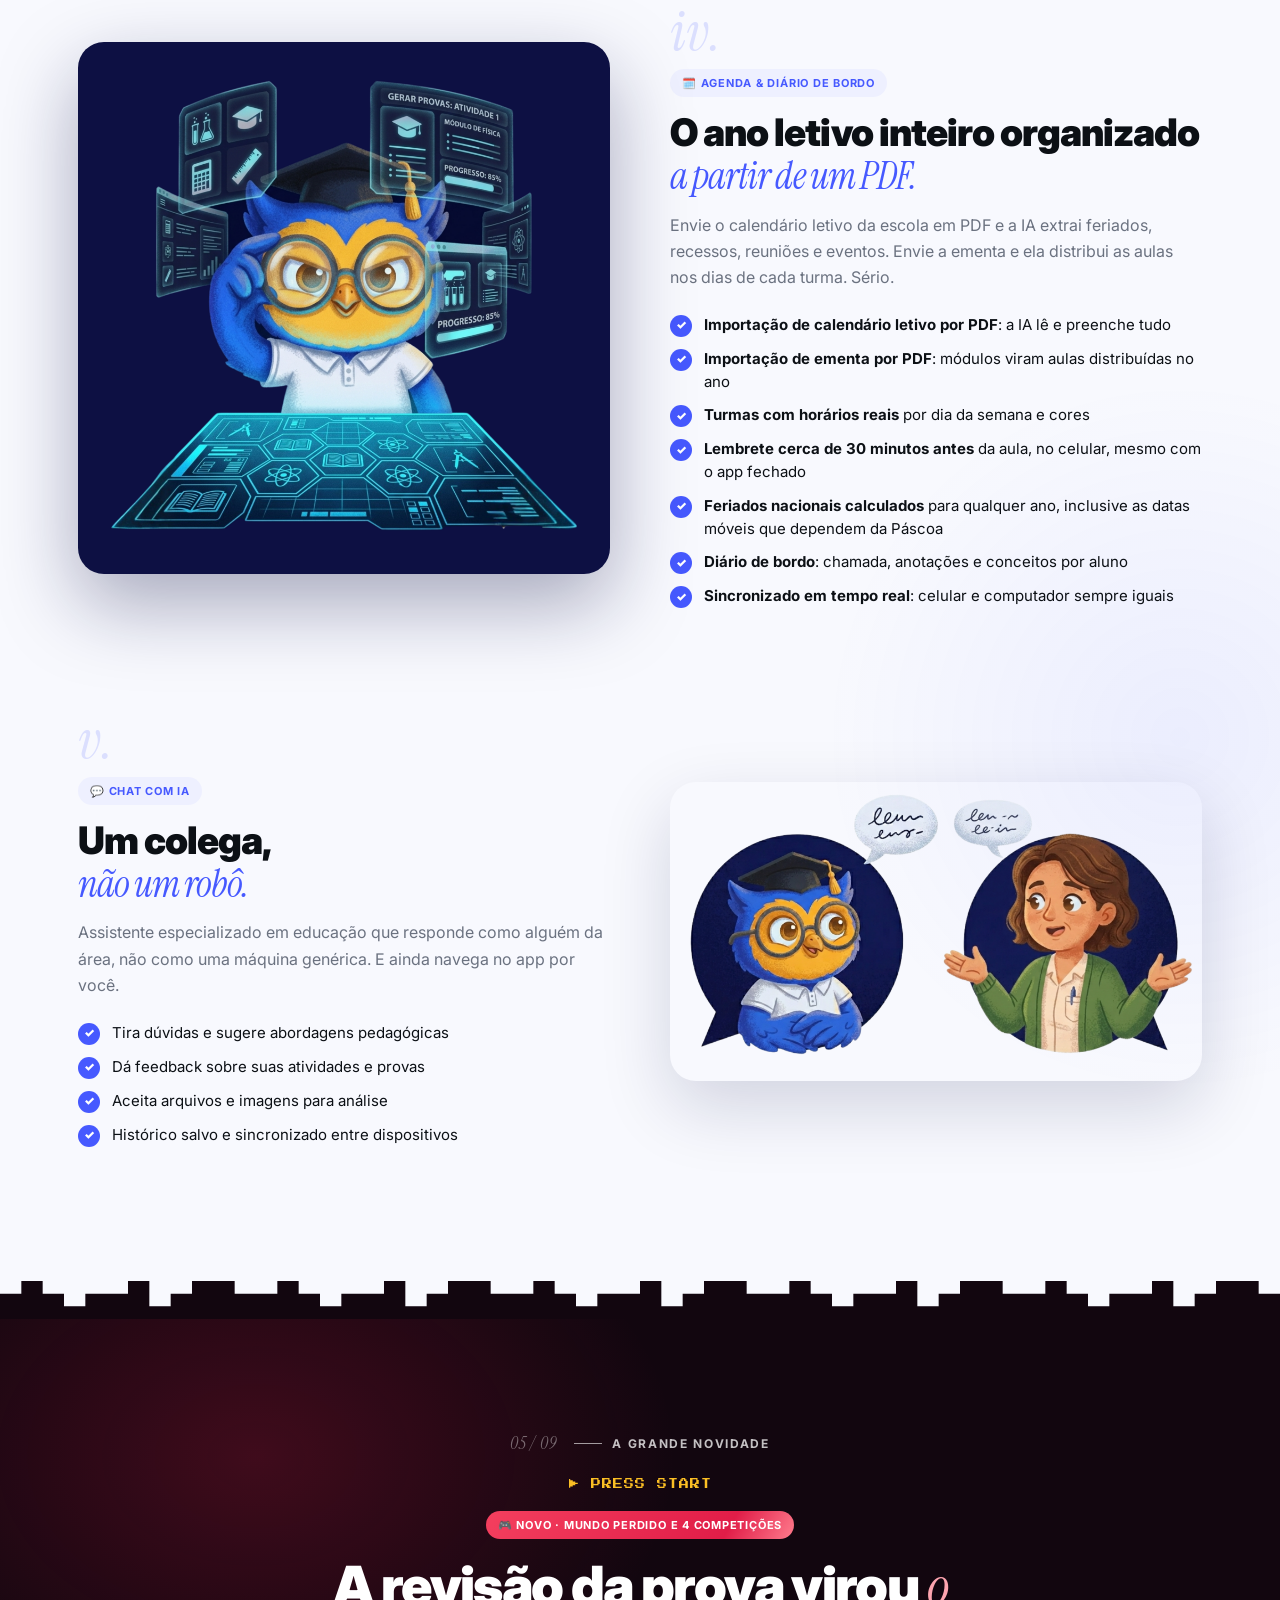
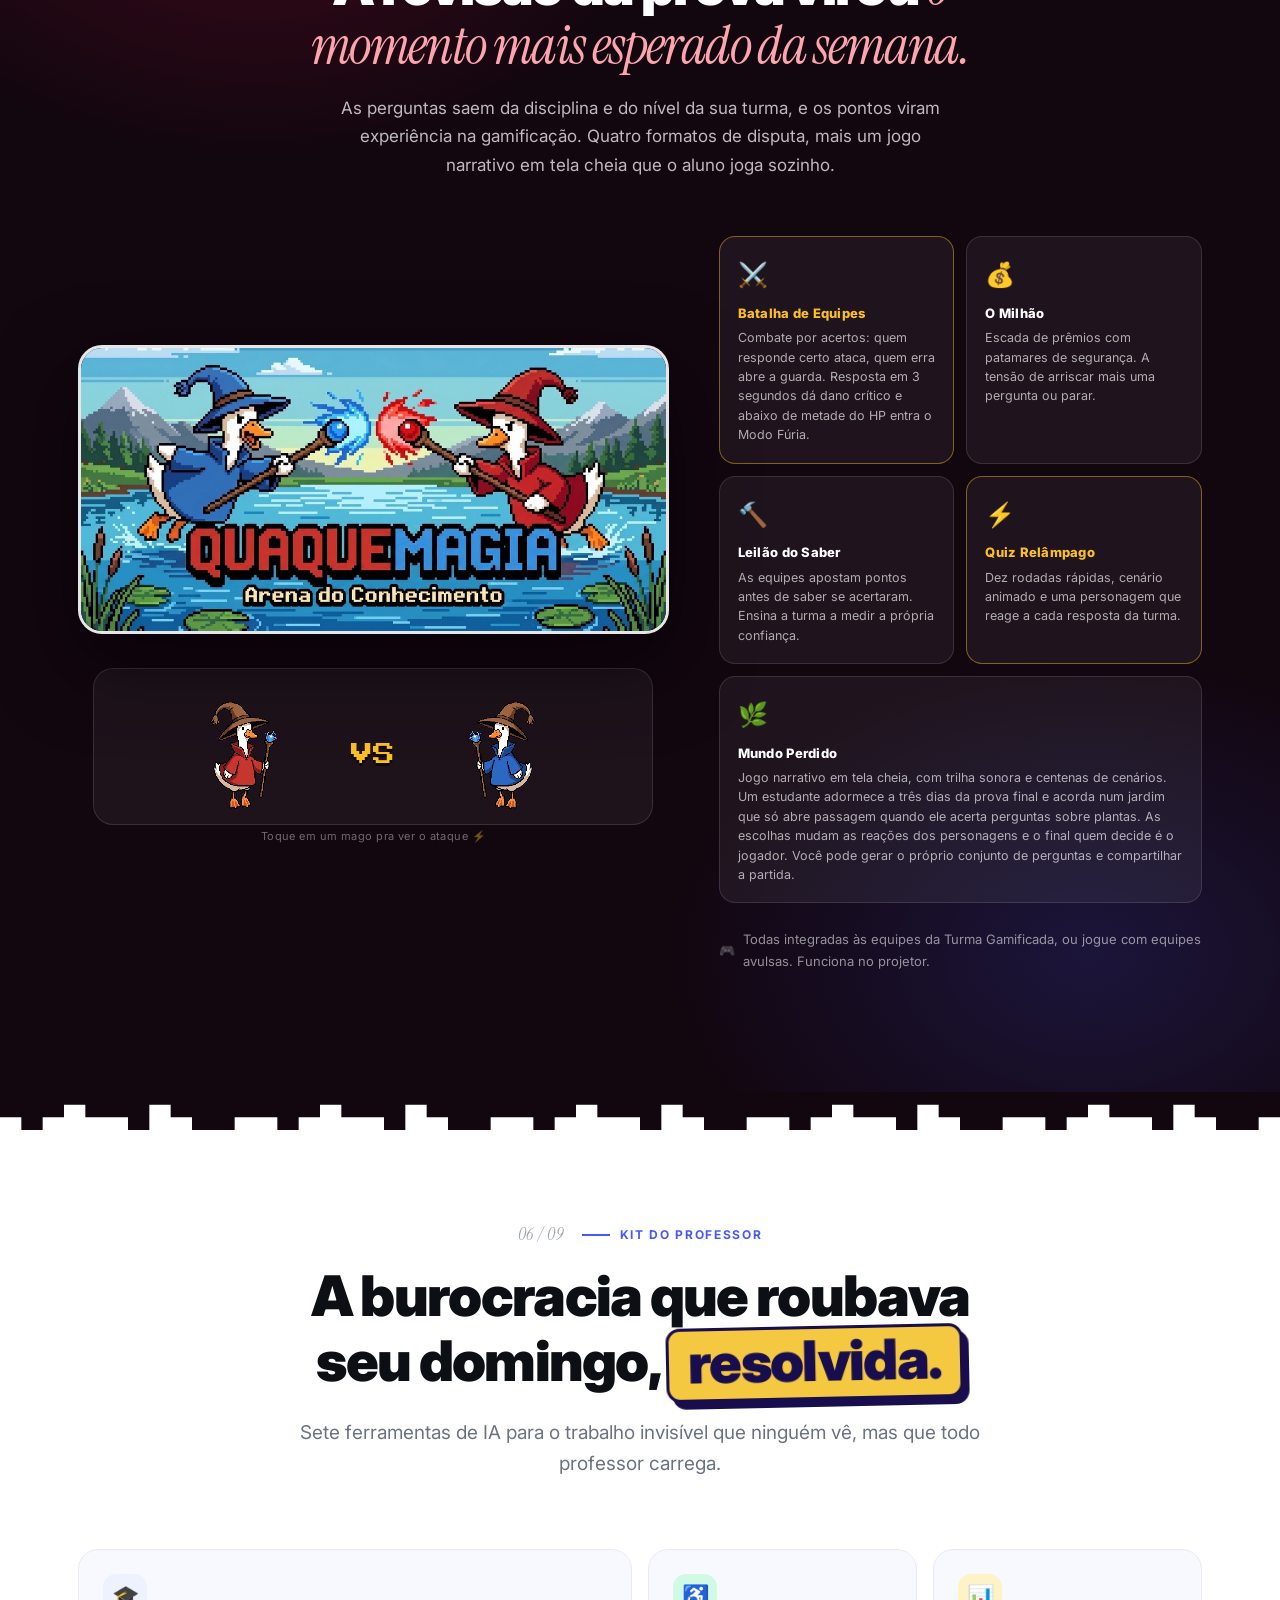
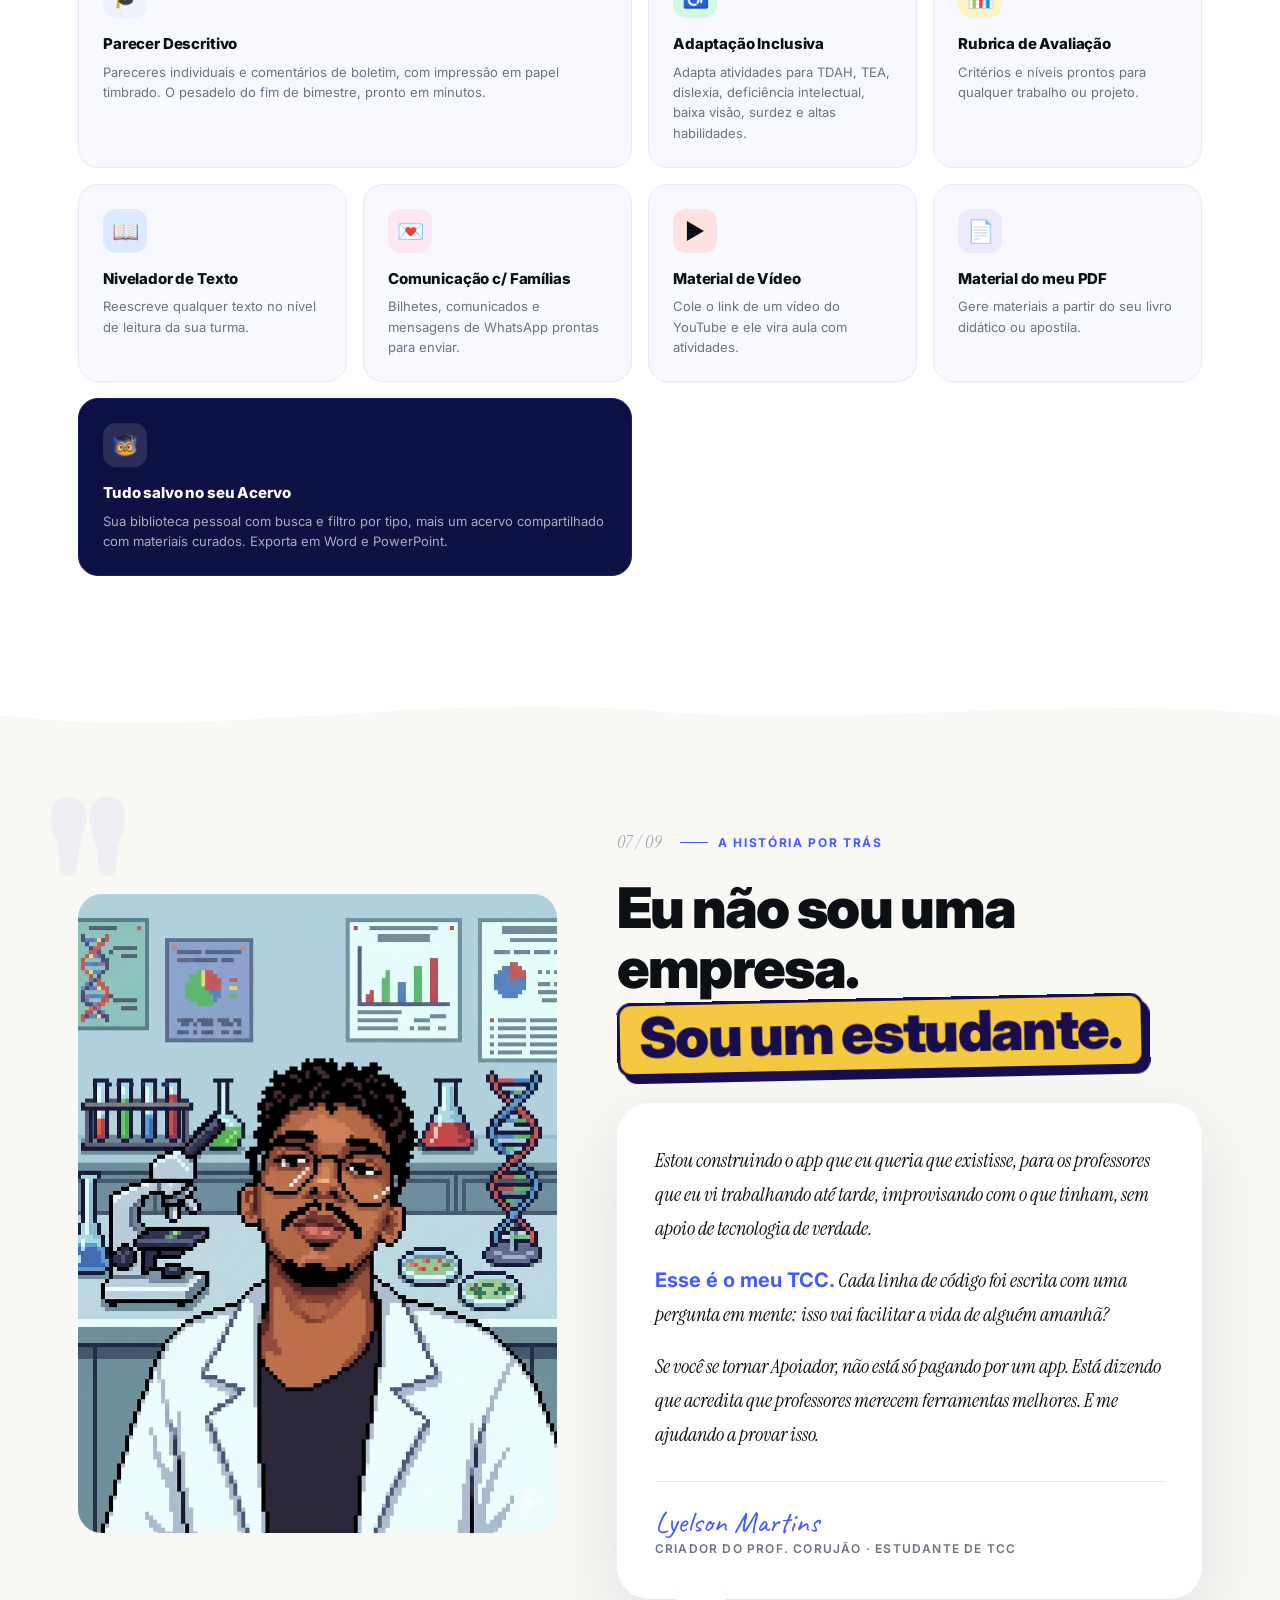
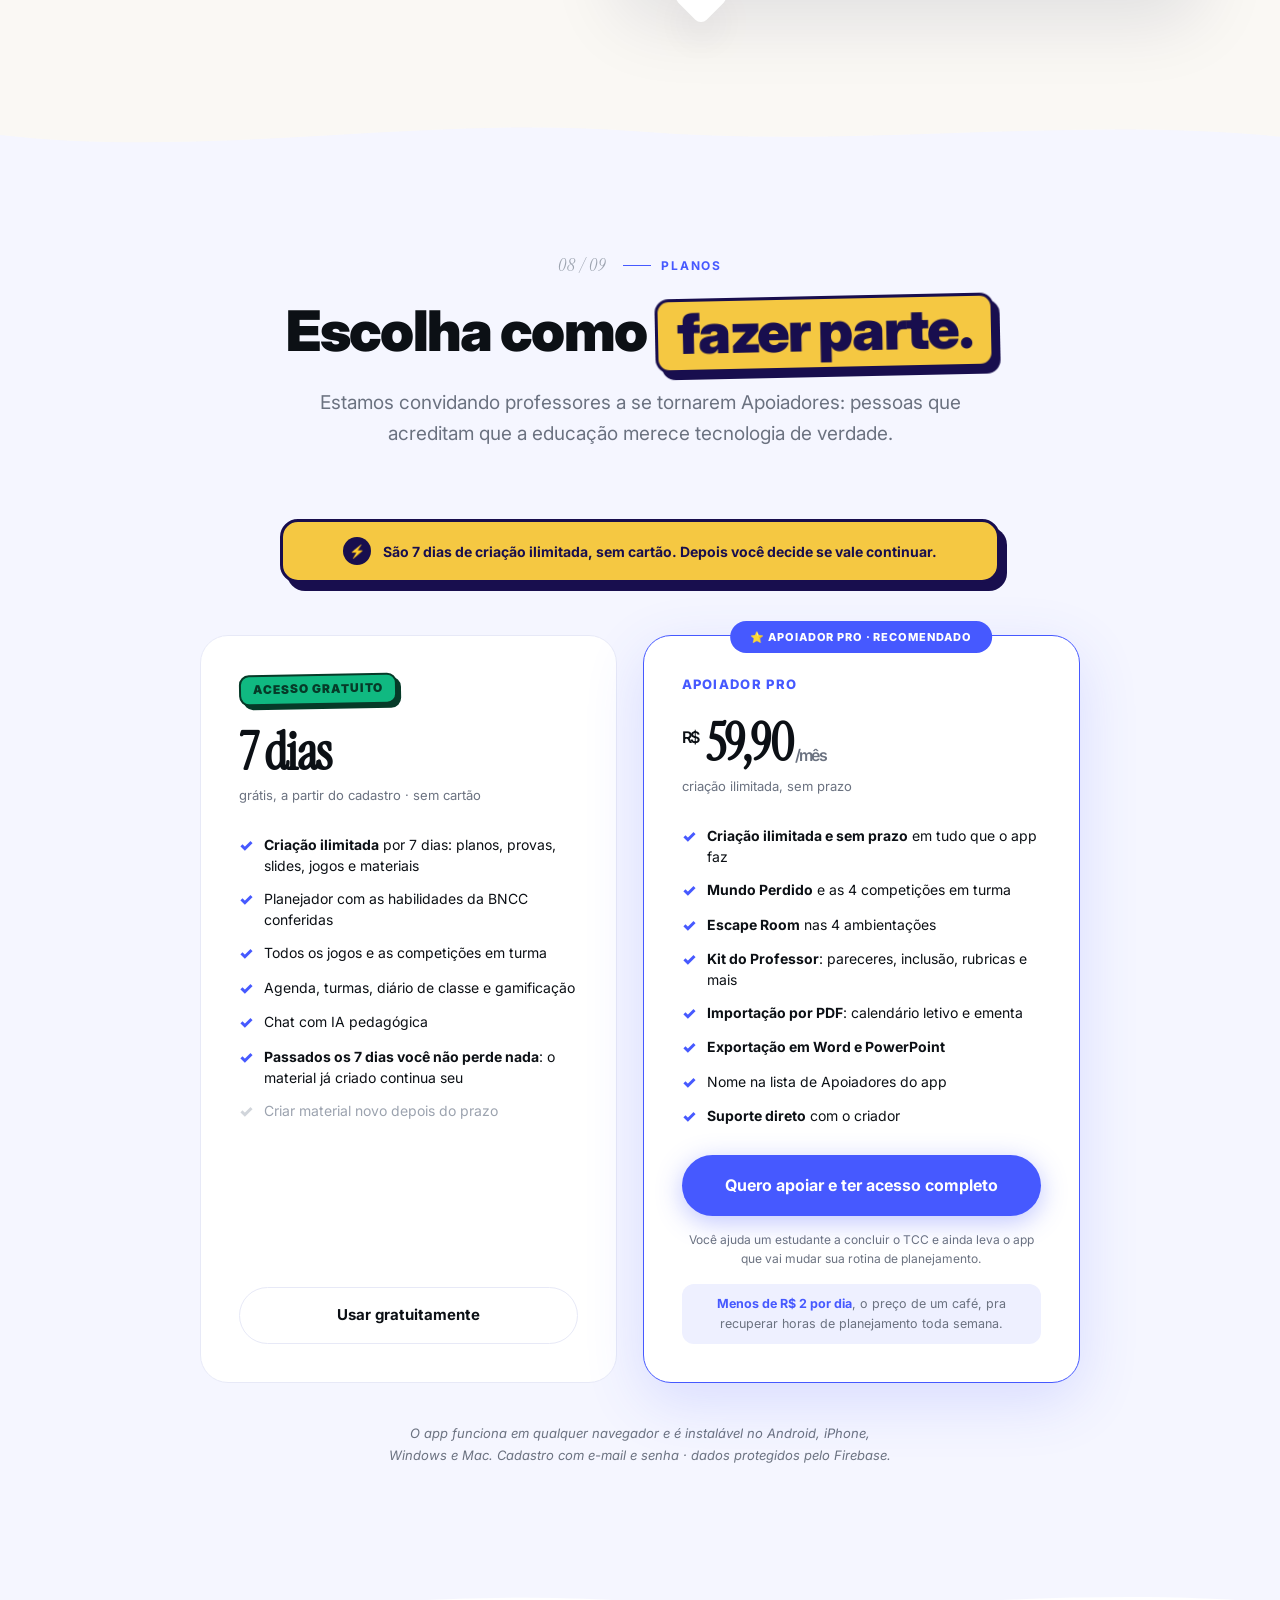
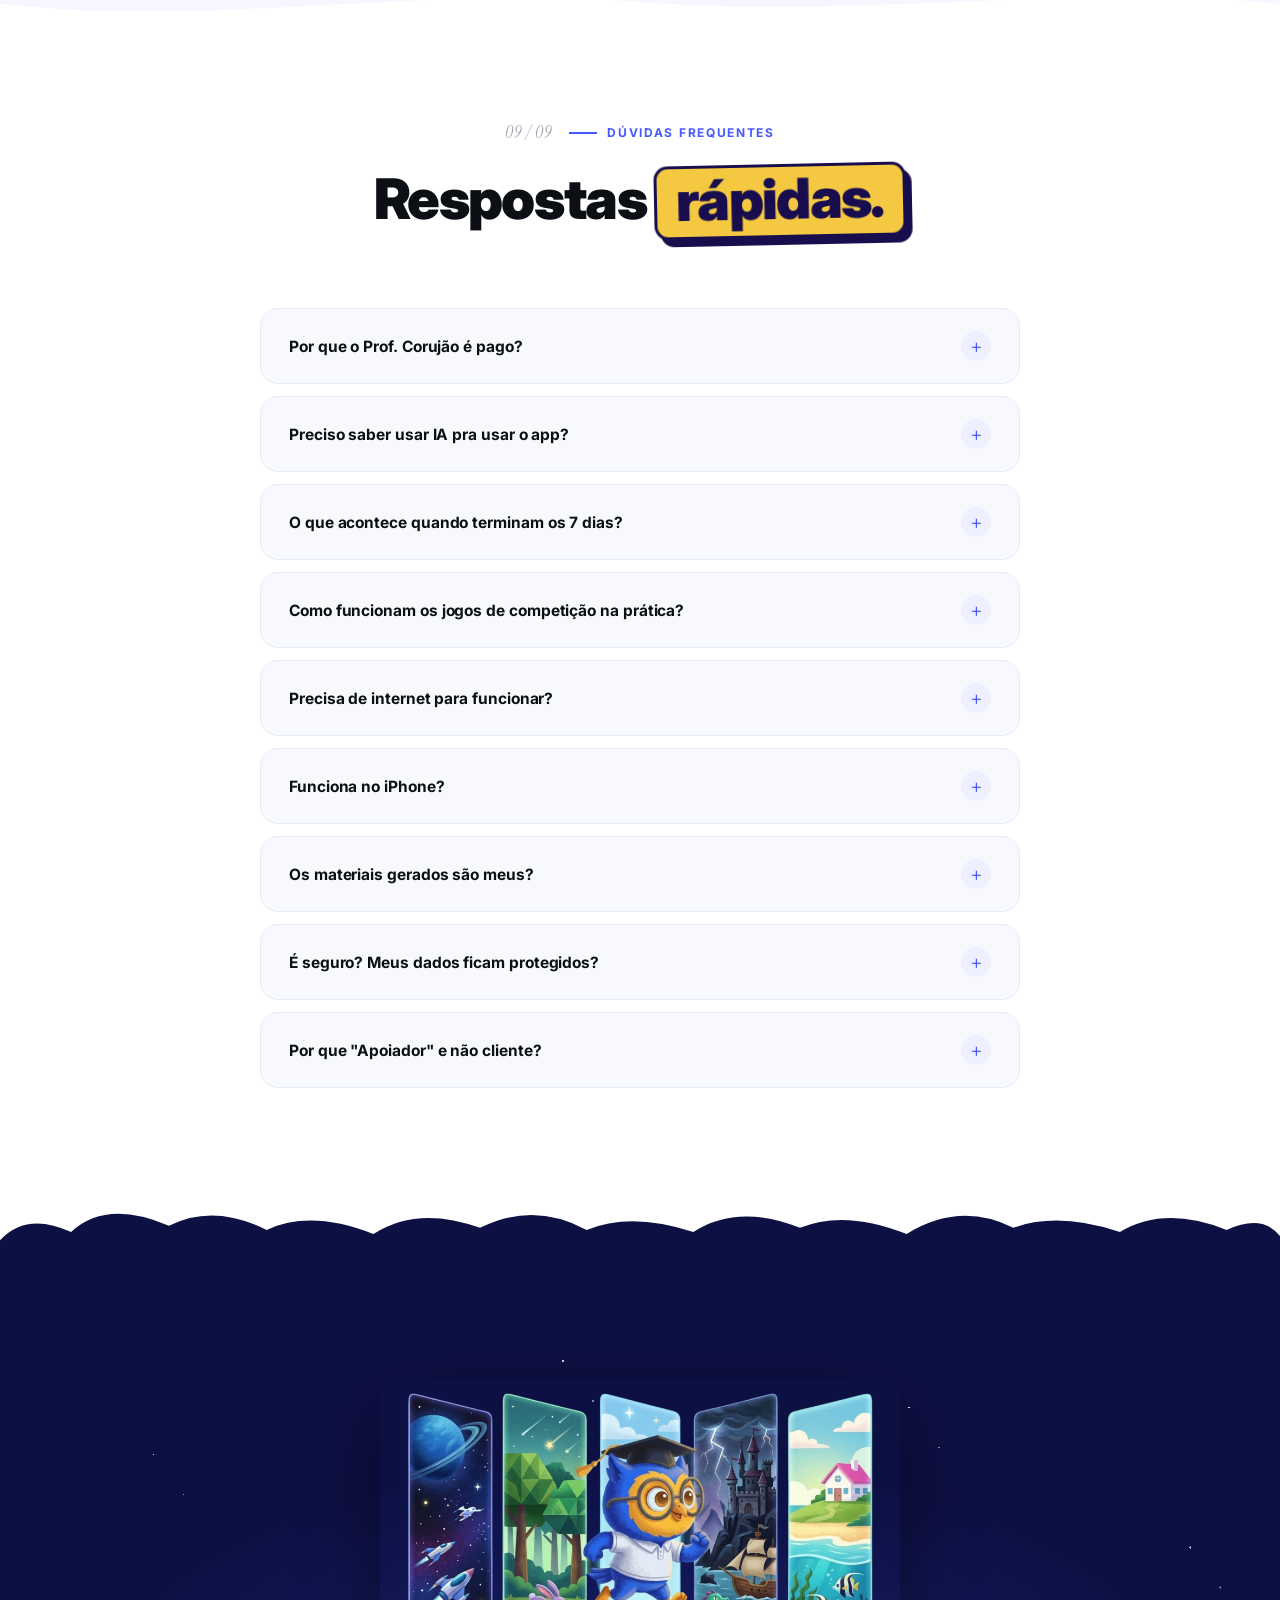
==== commit 256b66cb: "Fix a headline that was reading as the opposite of its intent Users were reading 'A IA inventa codig" ====
--- a/index.html
+++ b/index.html
@@ -1604,7 +1604,7 @@
             <div class="bncc-text">
               <span>
                 <strong>1.580 habilidades</strong> conferidas uma a uma
-                <small>Se a IA inventar um código, o app reescreve</small>
+                <small>Comparadas com o documento oficial do MEC</small>
               </span>
             </div>
           </div>
@@ -1841,13 +1841,14 @@
         <div class="eyebrow">BNCC verificada</div>
       </div>
       <h2 class="h1 animate-in" style="transition-delay:.08s">
-        A IA inventa código de habilidade.<br>
-        Aqui ela <span class="hl-box tr">não passa.</span>
+        Conferimos as habilidades da BNCC<br>
+        do seu plano, <span class="hl-box tr">uma por uma.</span>
       </h2>
       <p class="lead animate-in" style="transition-delay:.16s">
-        Todo mundo diz "alinhado à BNCC". A diferença é que aqui a conferência
-        não depende da IA: cada código que sai no plano é comparado com o dataset
-        oficial antes de chegar em você.
+        Todo mundo diz "alinhado à BNCC". O problema é que uma IA sozinha erra o
+        código da habilidade: o plano sai bonito e o código não existe. Por isso
+        aqui a conferência não fica na mão dela. Cada código é comparado com o
+        dataset oficial do MEC antes de chegar em você.
       </p>
     </div>
 
@@ -1874,7 +1875,7 @@
             <span class="bs-num">3</span>
             <div>
               <div class="bs-name">Confere e reescreve</div>
-              <div class="bs-desc">Depois da resposta, extrai todo código do texto e compara com o dataset. Inventou, esqueceu ou omitiu? A seção é reescrita.</div>
+              <div class="bs-desc">Depois da resposta, o app extrai todo código do texto e compara com o dataset. Se algum não bater, a seção é reescrita com os códigos certos.</div>
             </div>
           </li>
         </ol>
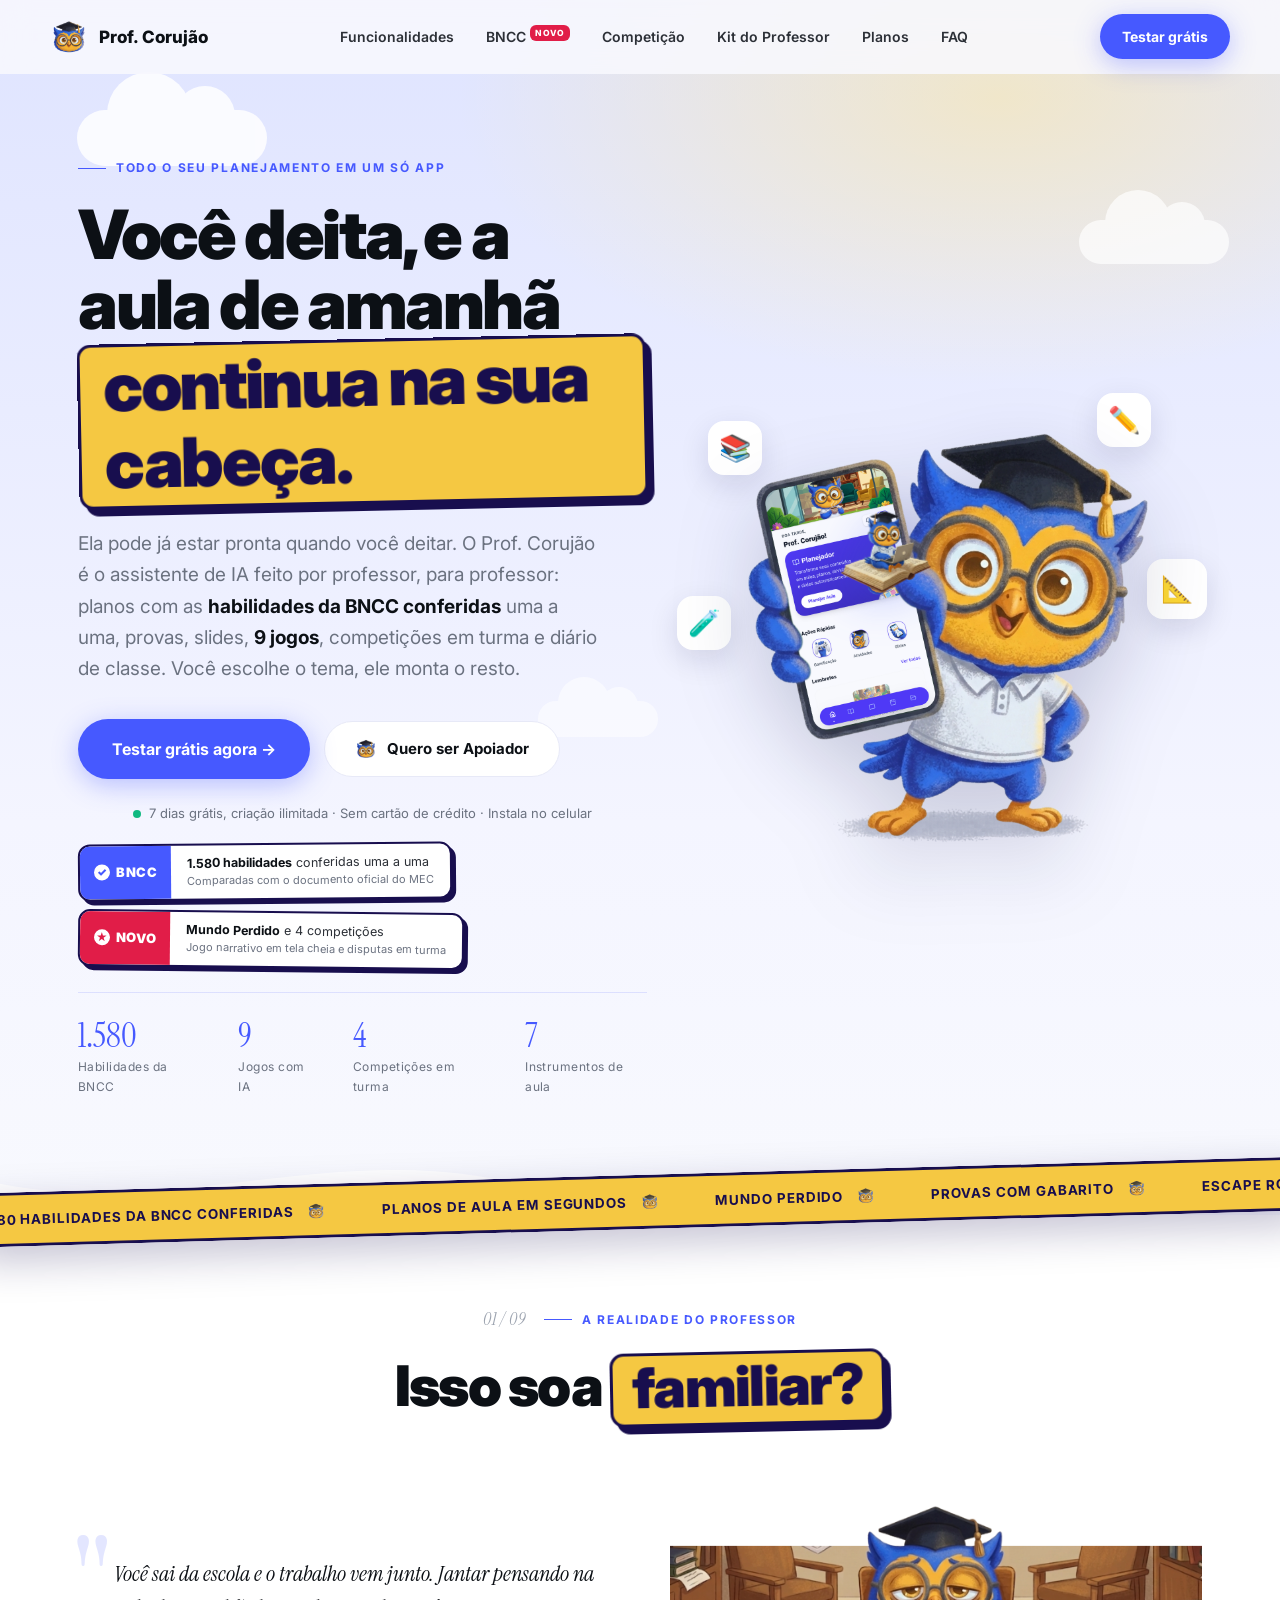
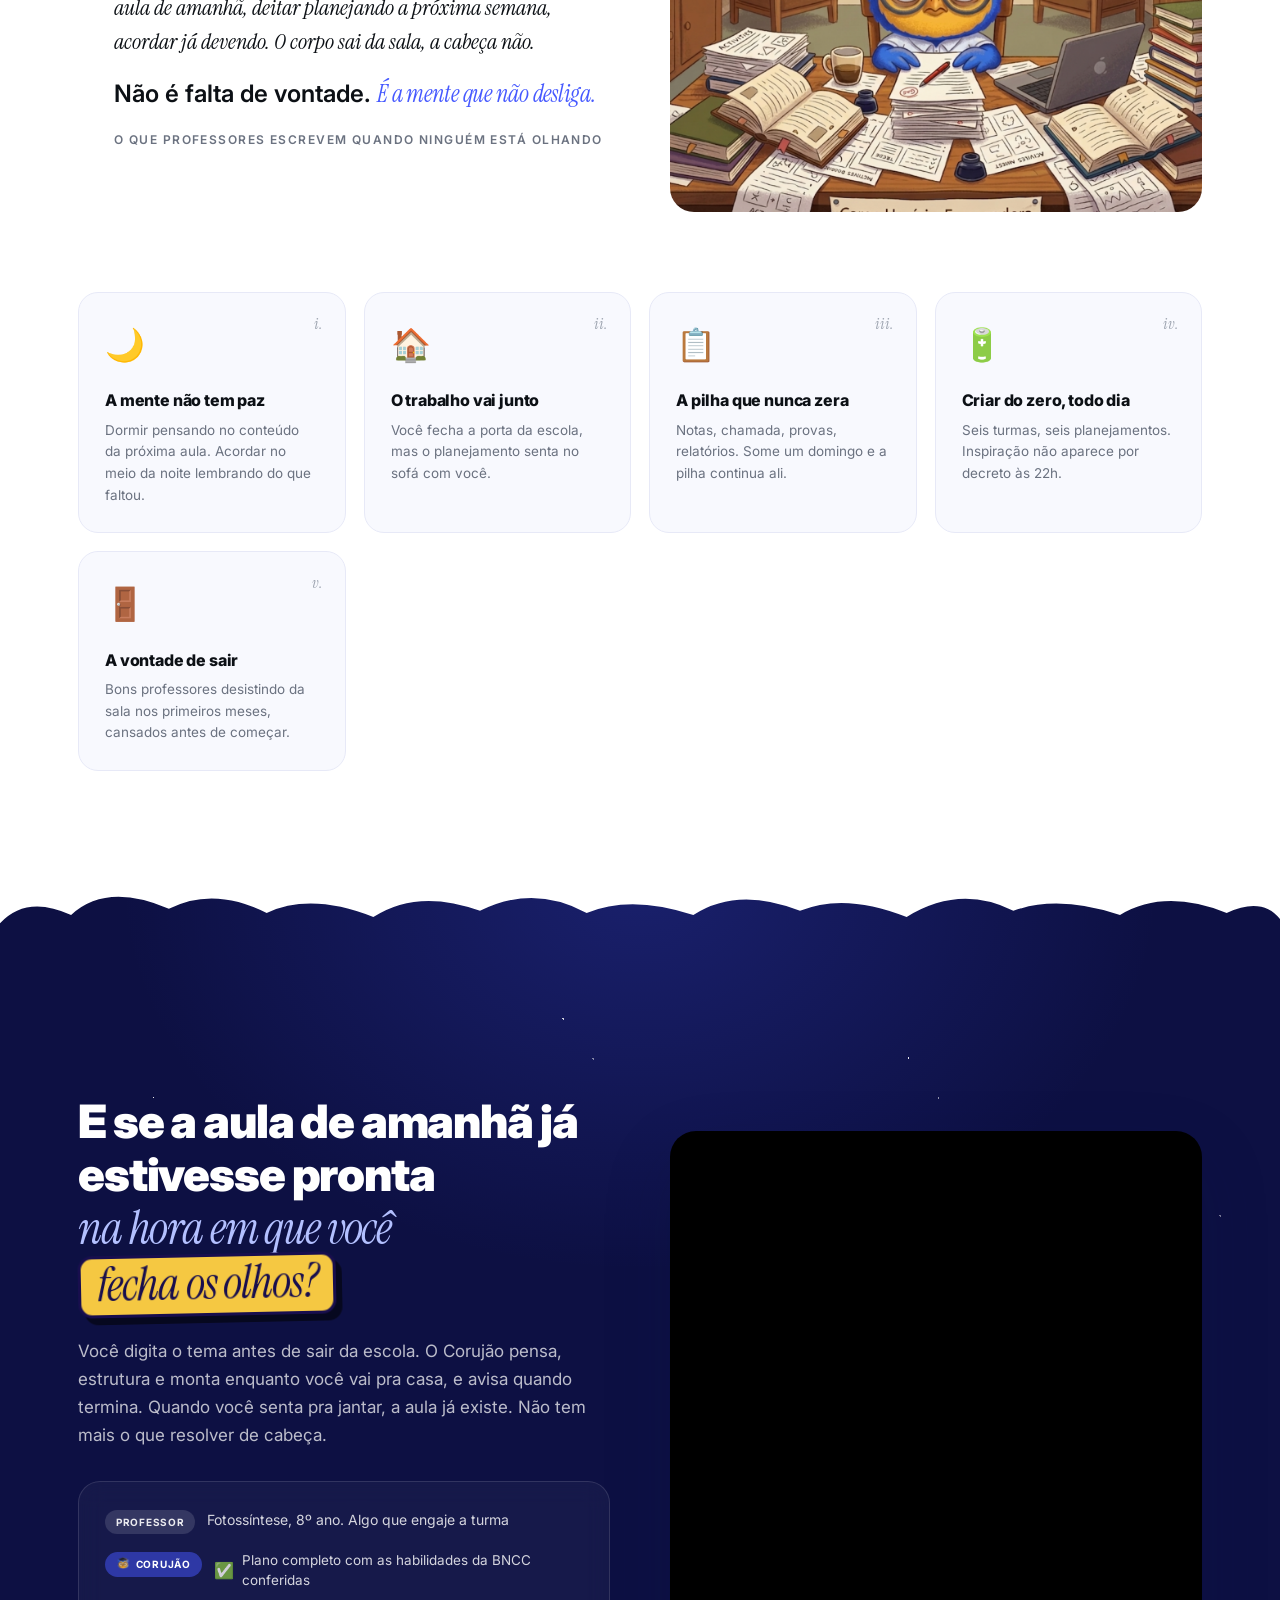
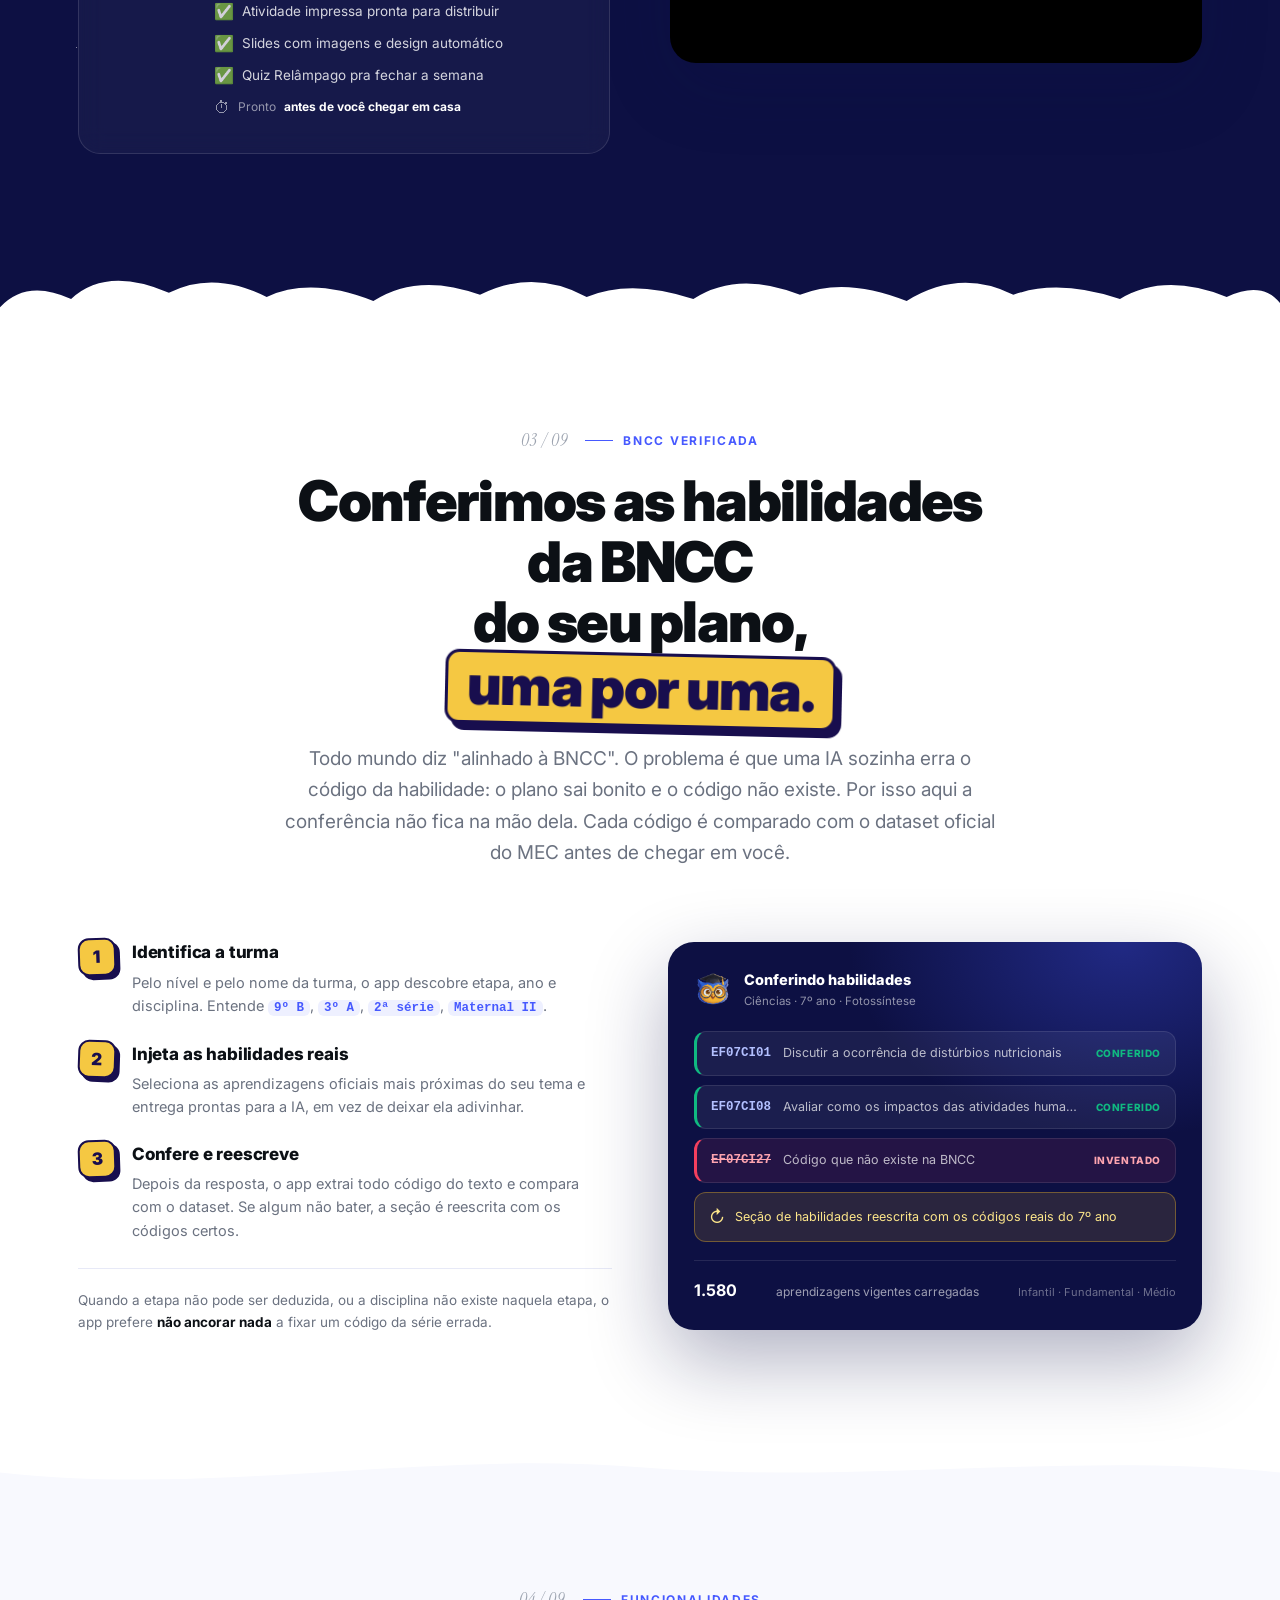
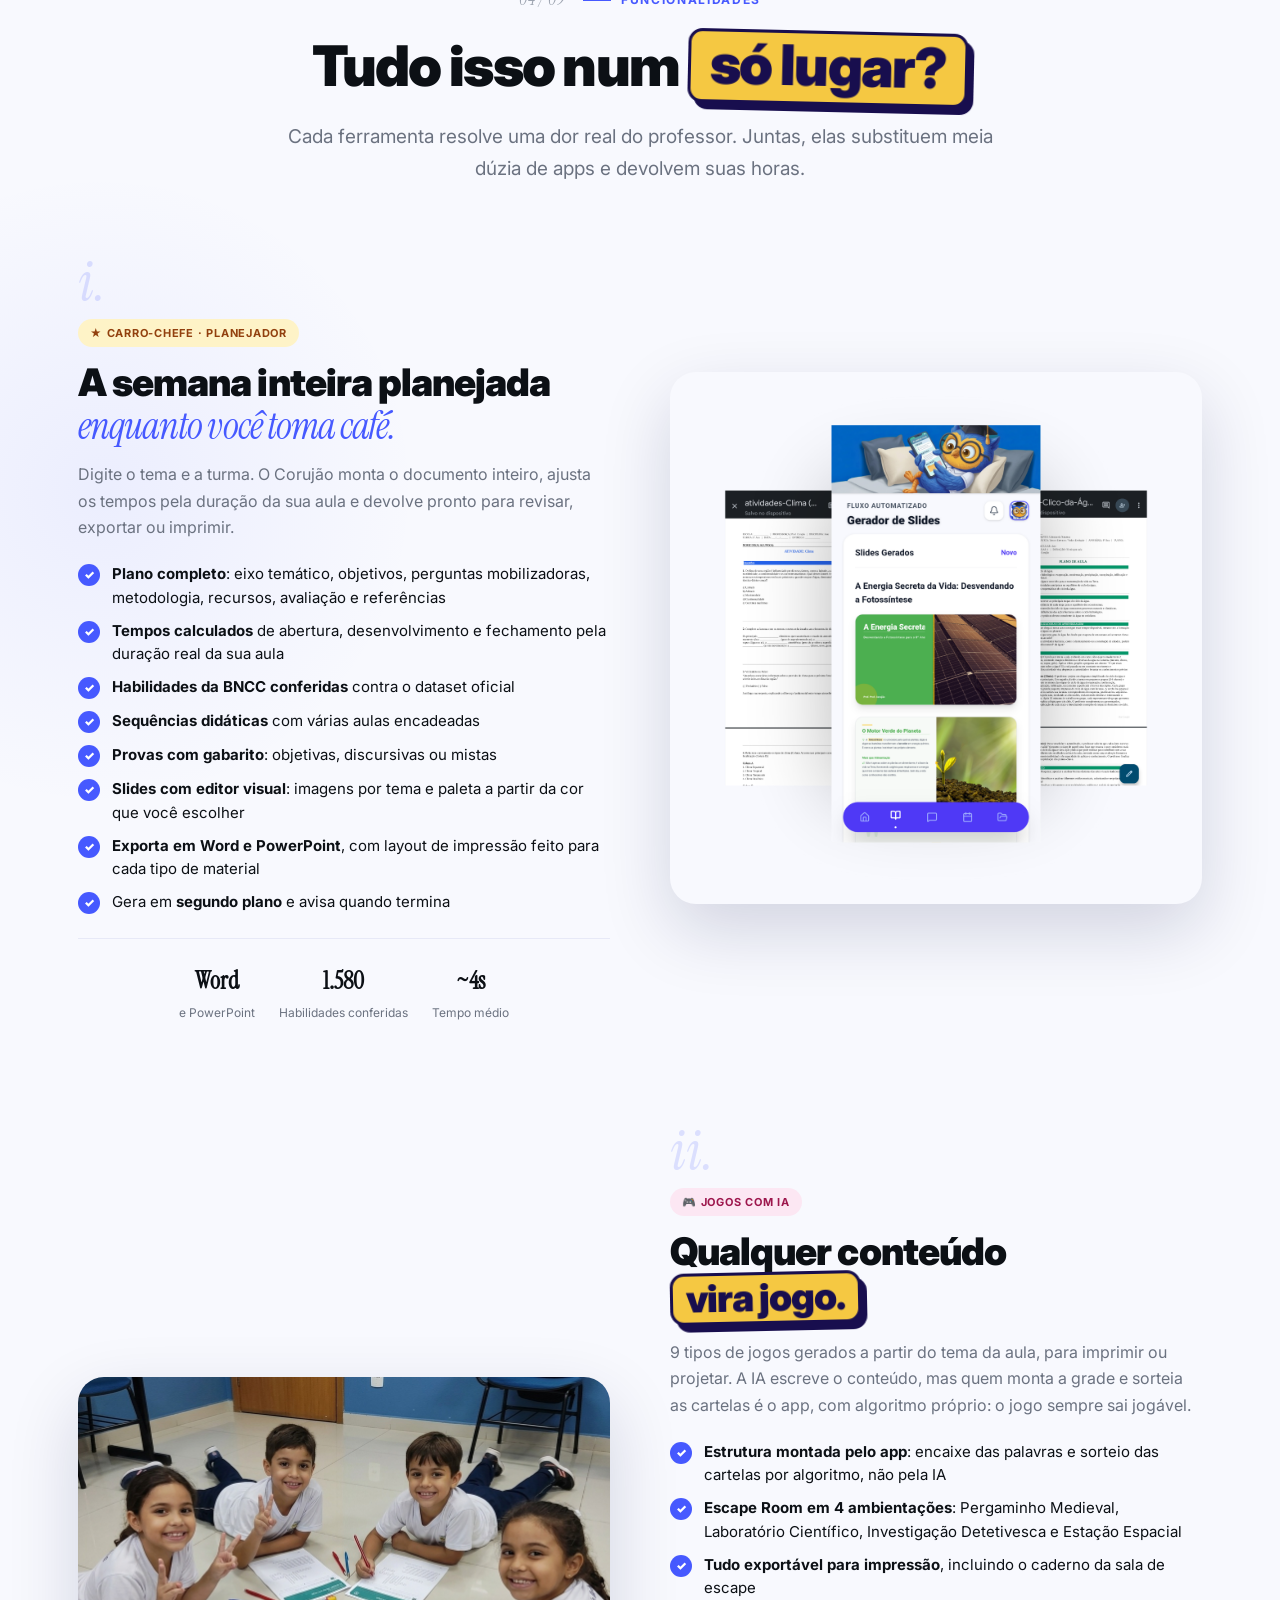
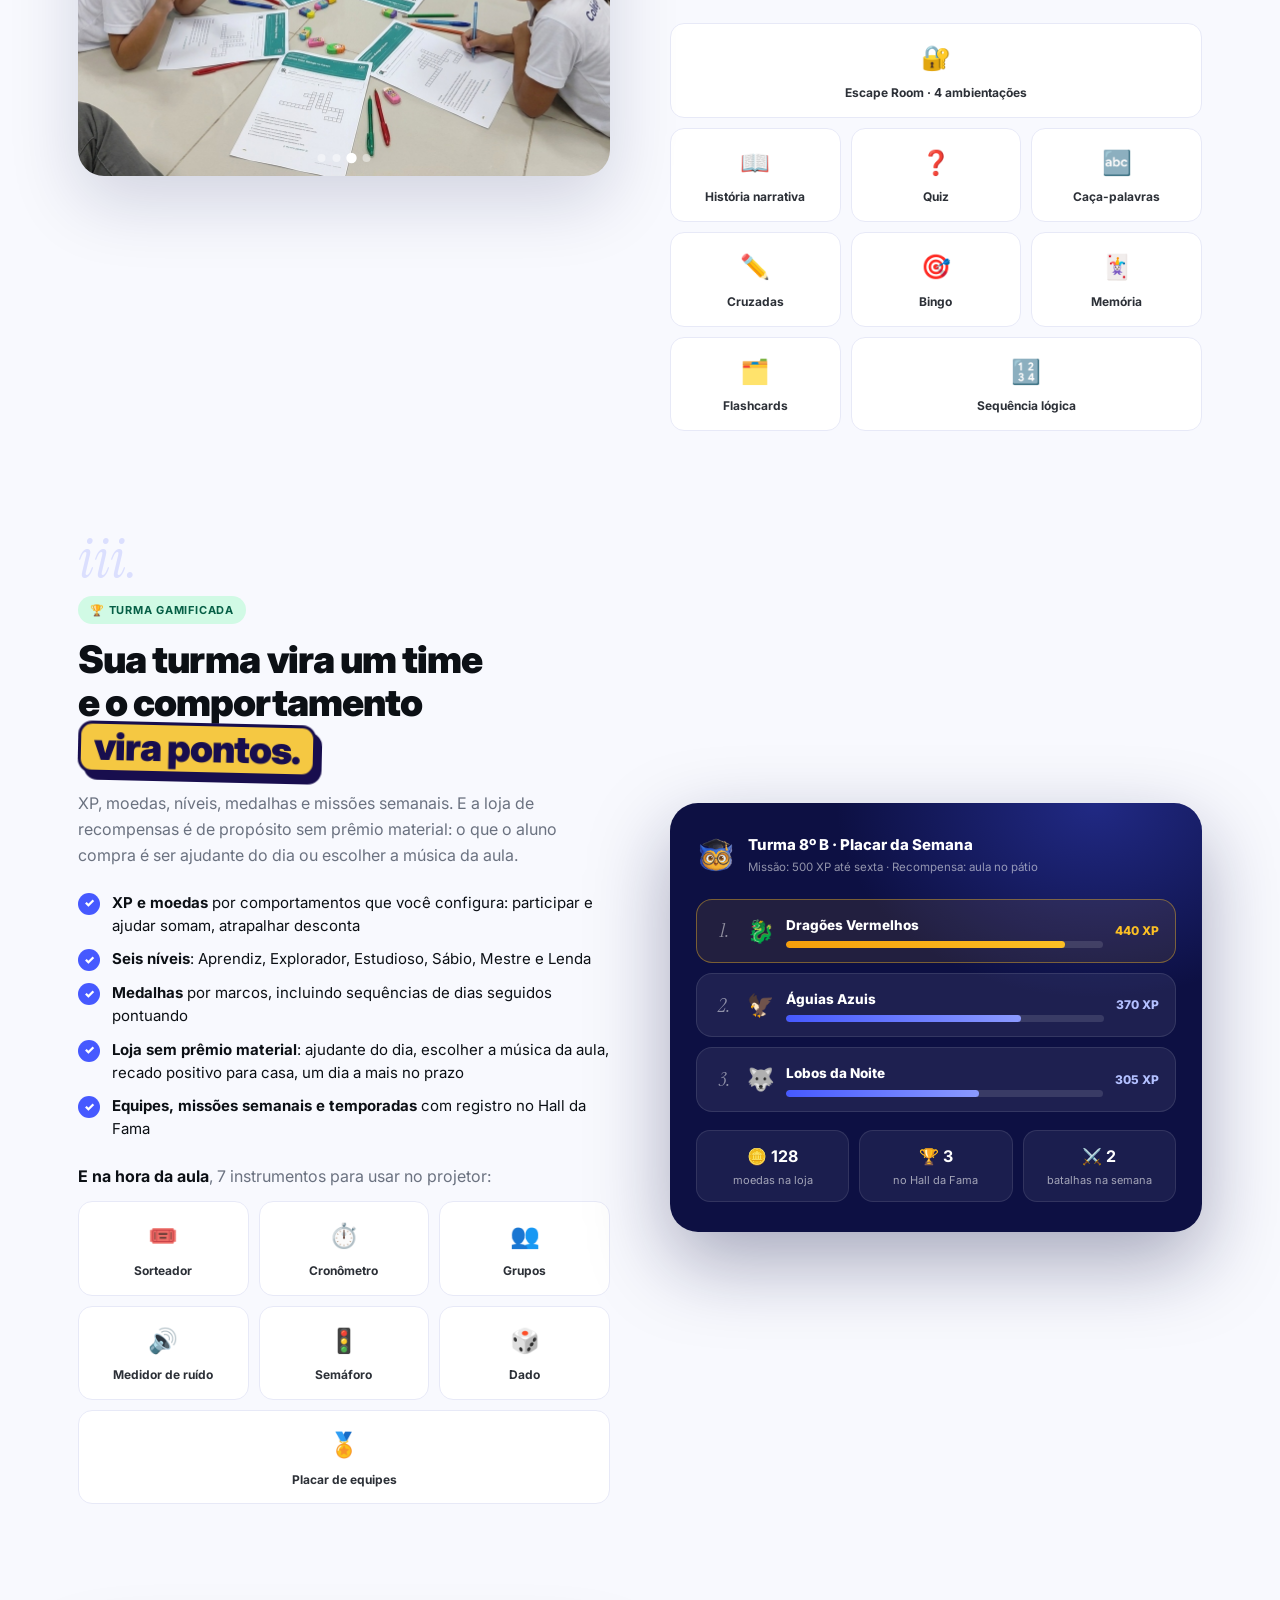
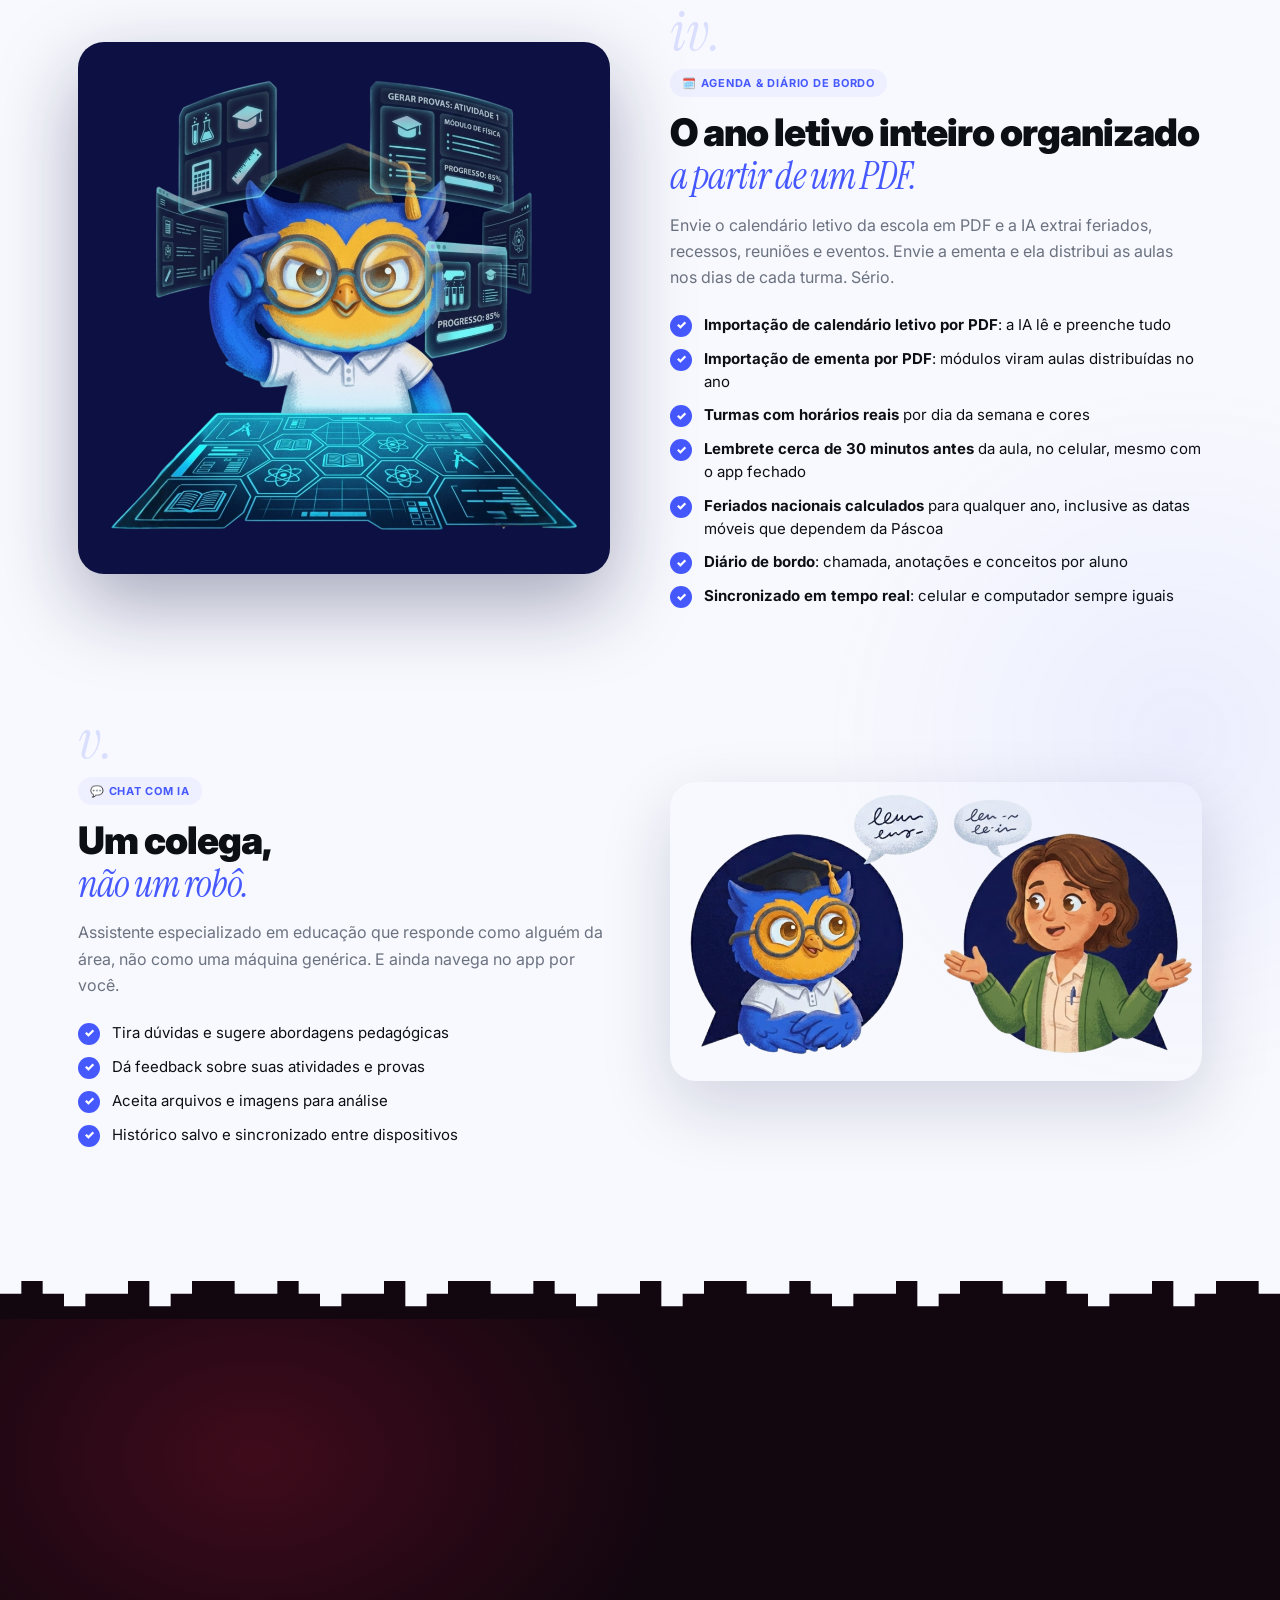
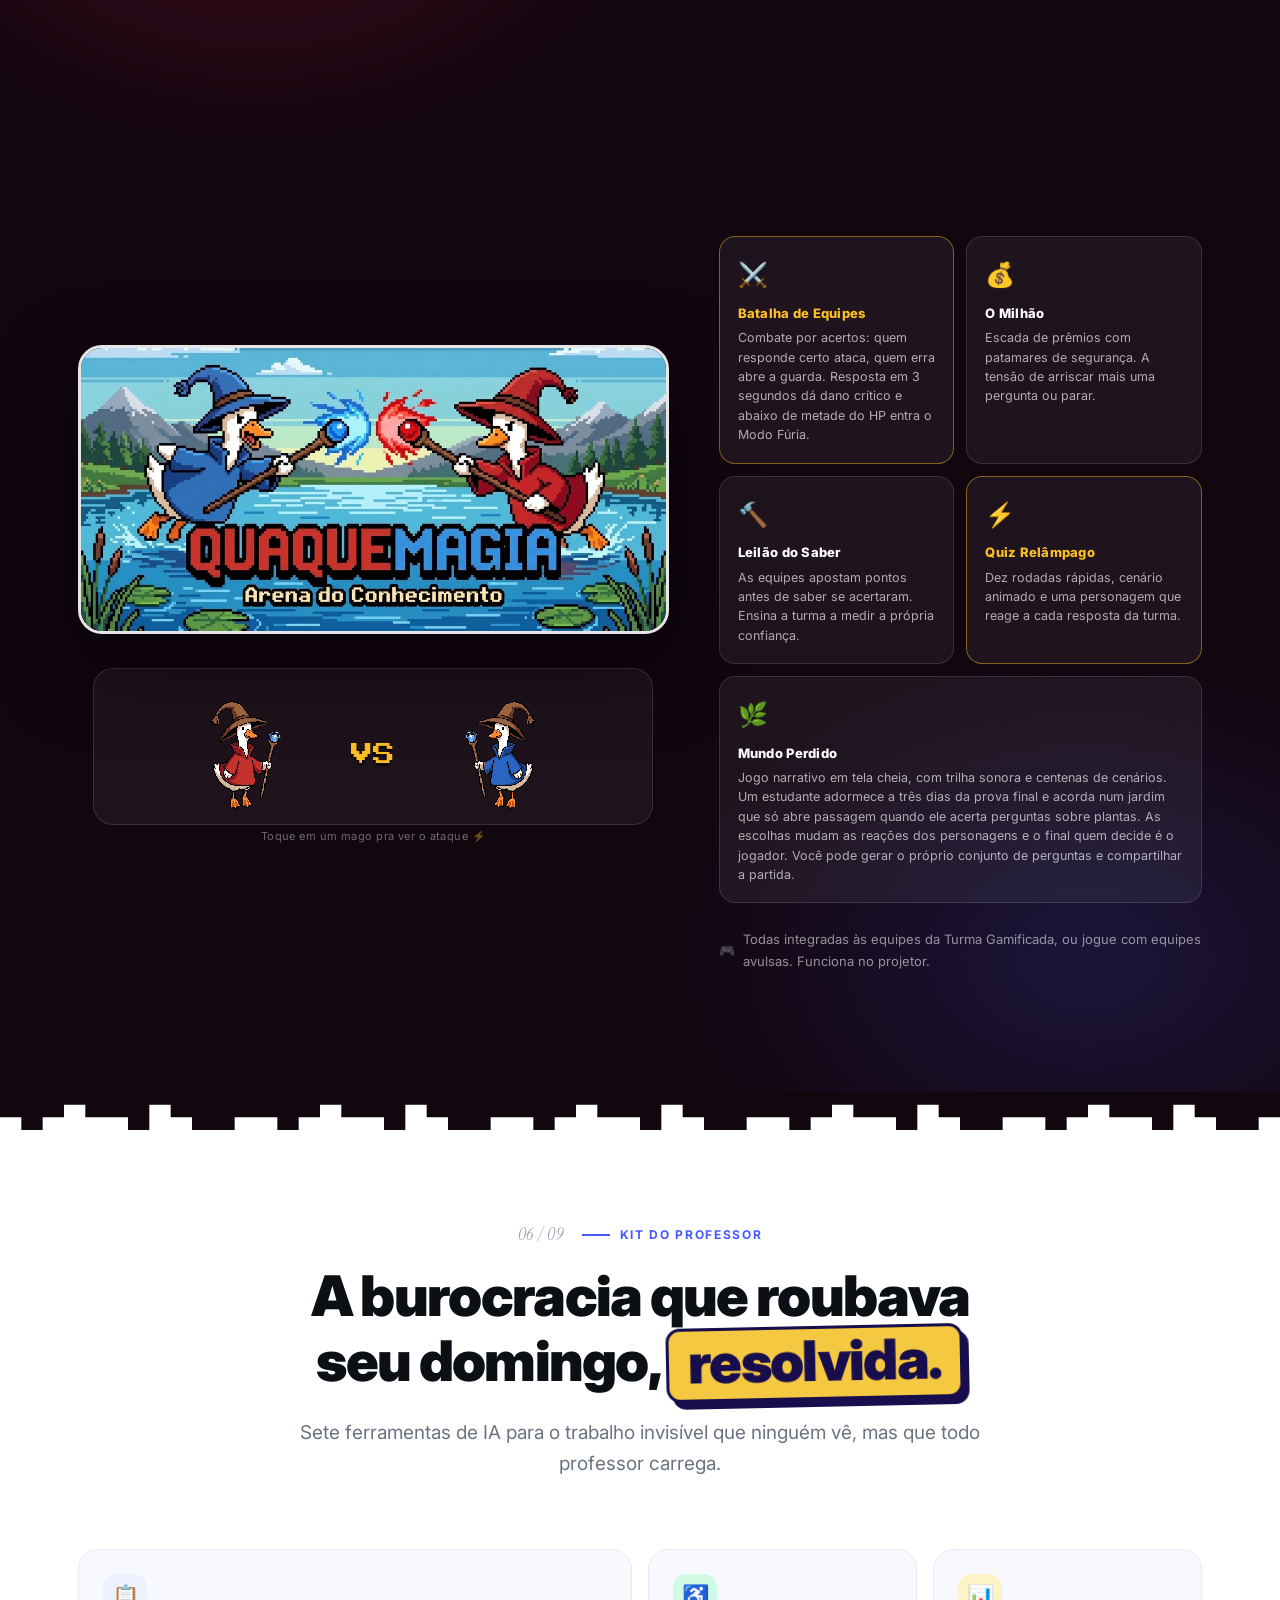
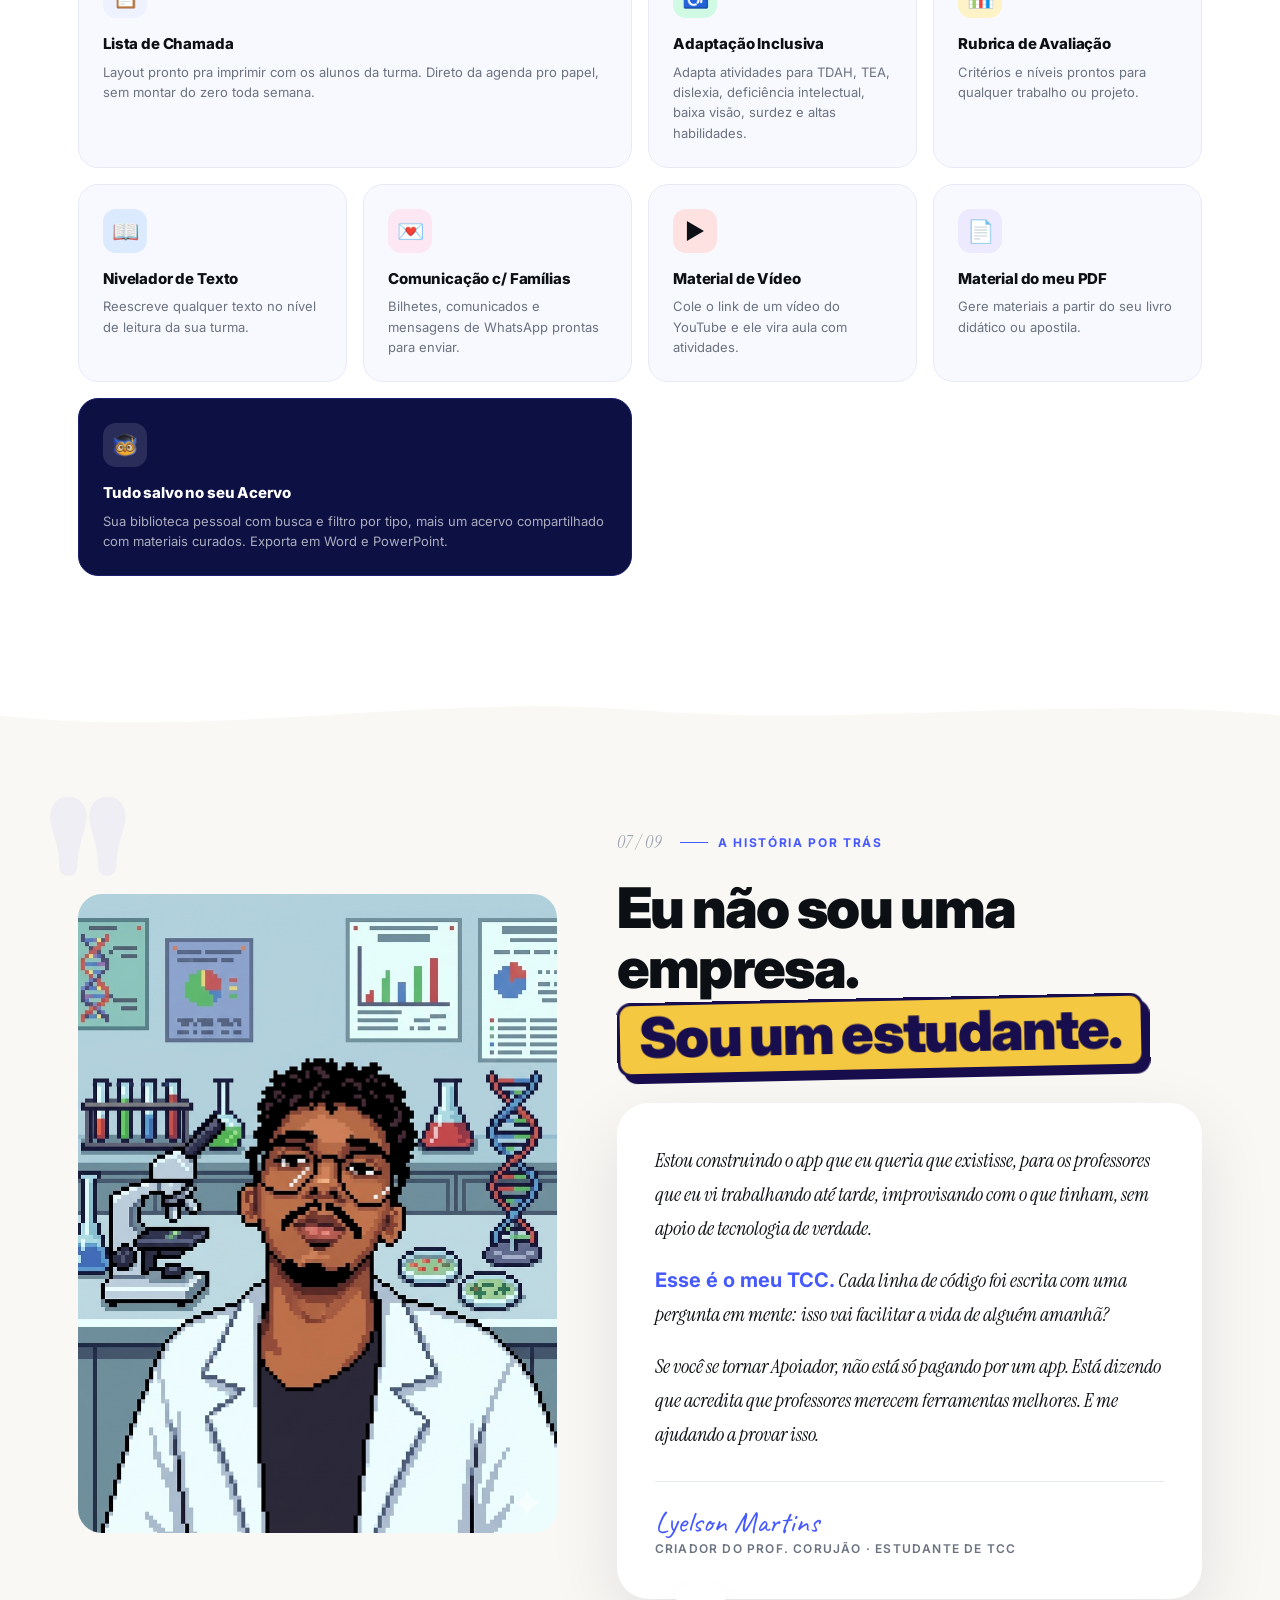
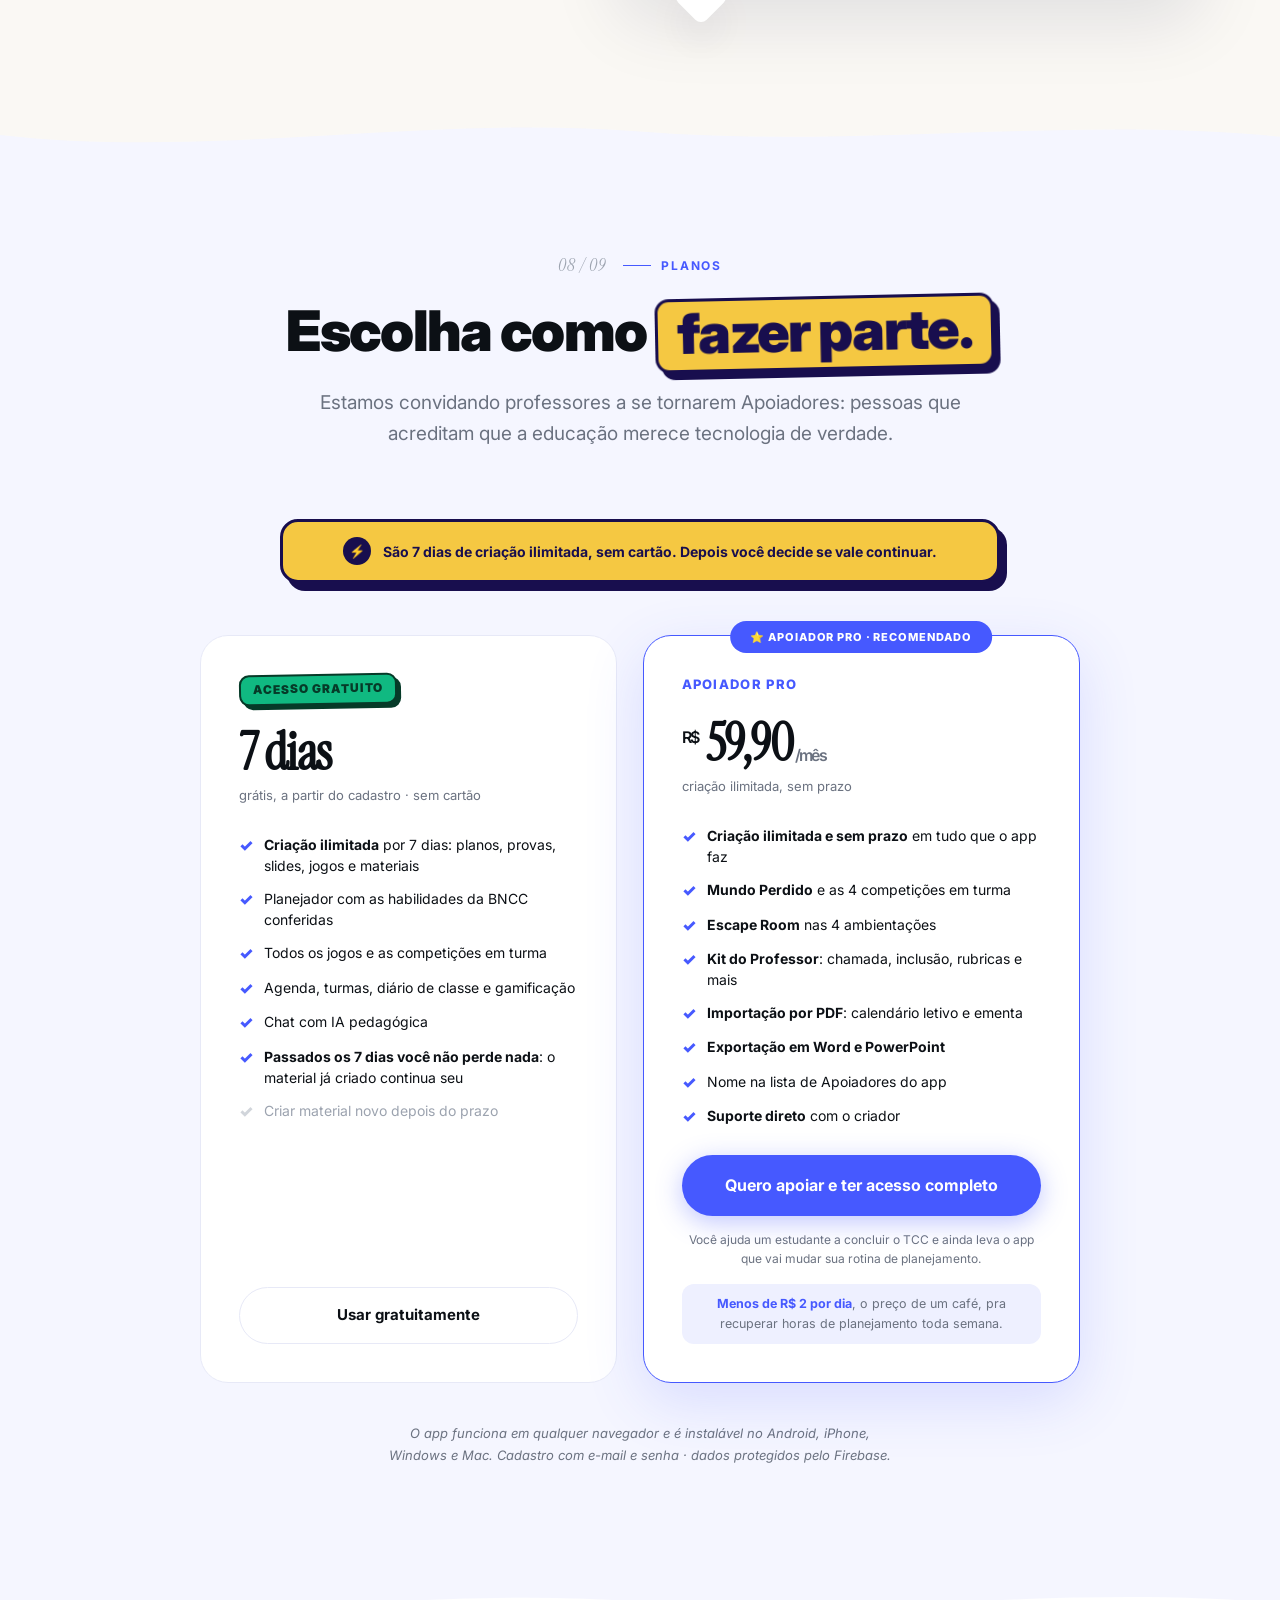
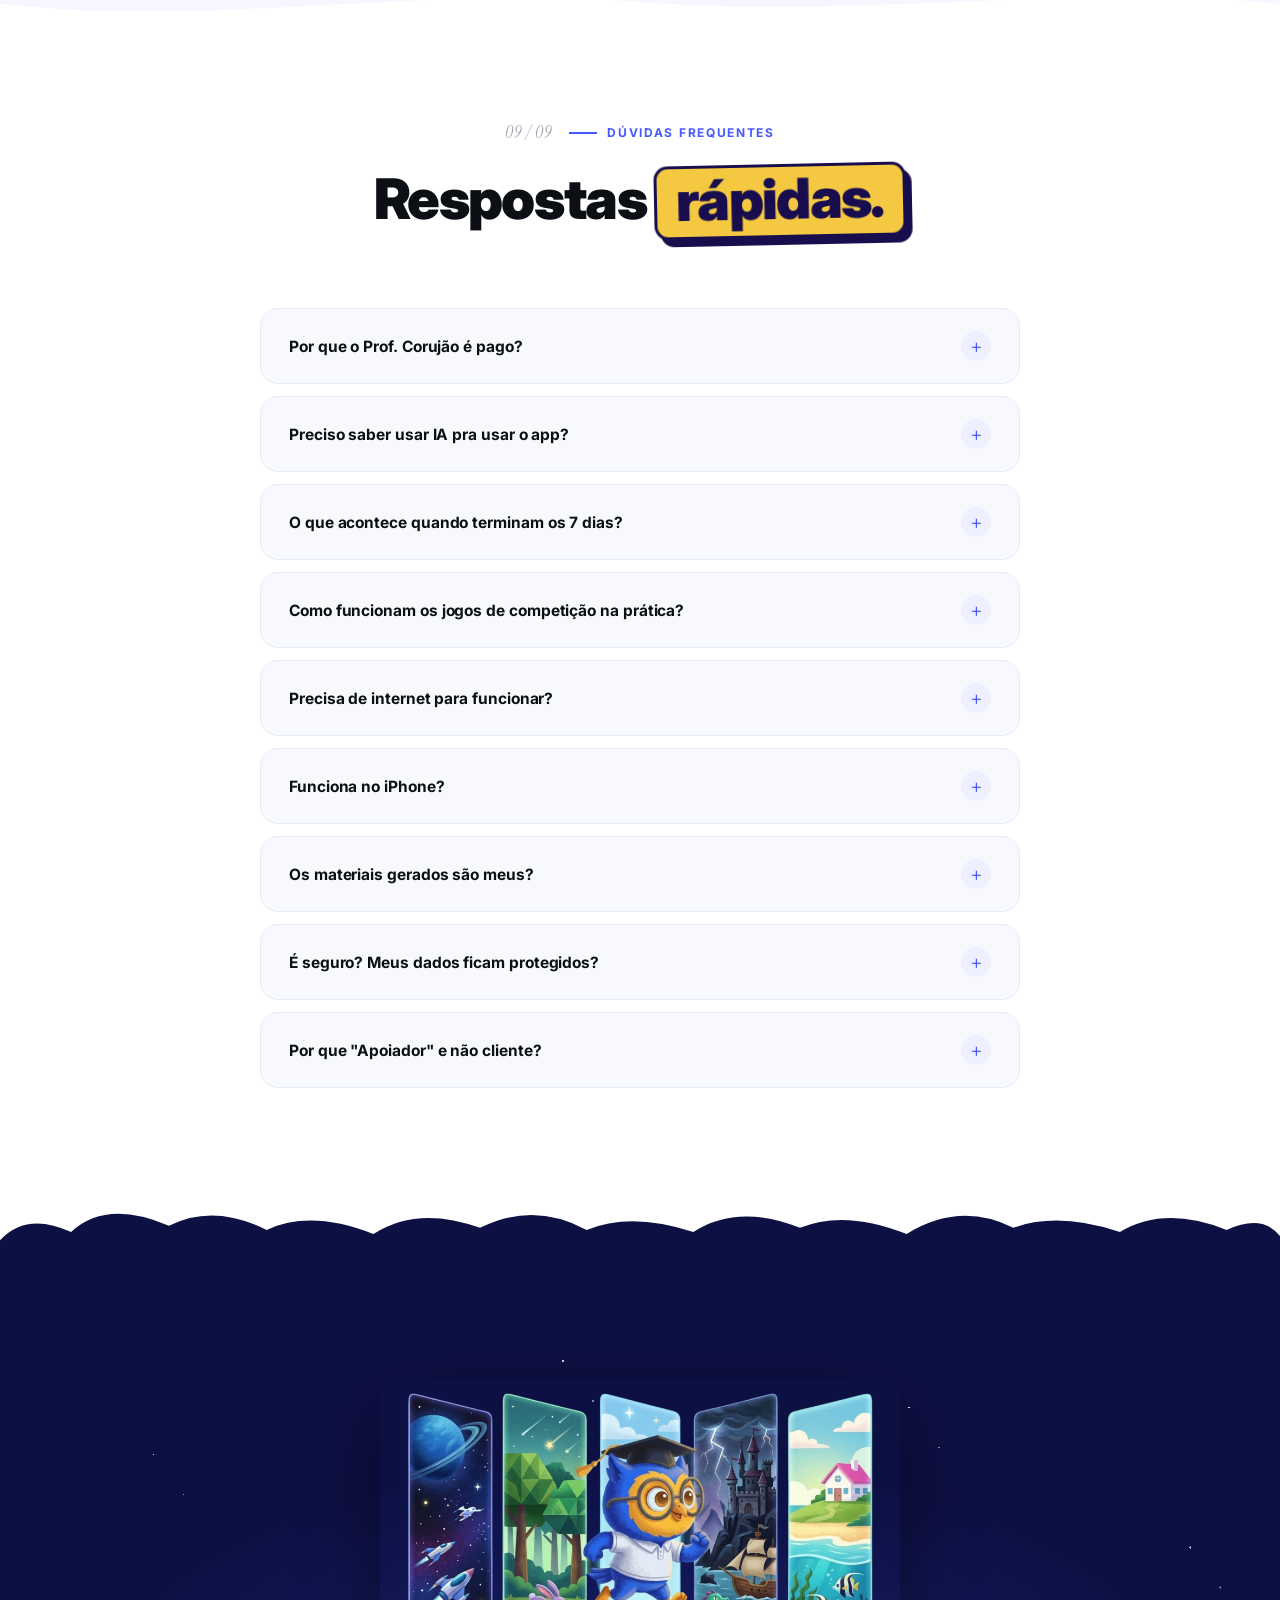
==== commit d3fa7f58: "Remove Parecer Descritivo mentions, swap for Lista de Chamada Owner flagged that the app does not ha" ====
--- a/index.html
+++ b/index.html
@@ -1741,7 +1741,7 @@
         <span class="dor-card-num">iii.</span>
         <span class="dor-icon">📋</span>
         <div class="dor-name">A pilha que nunca zera</div>
-        <div class="dor-desc">Pareceres, chamada, provas, relatórios. Some um domingo e a pilha continua ali.</div>
+        <div class="dor-desc">Notas, chamada, provas, relatórios. Some um domingo e a pilha continua ali.</div>
       </div>
       <div class="dor-card animate-in" style="transition-delay:.18s">
         <span class="dor-card-num">iv.</span>
@@ -2286,9 +2286,9 @@
 
     <div class="kit-grid">
       <div class="kit-card wide animate-in">
-        <div class="kit-icon" style="background:#eef2ff">🎓</div>
-        <div class="kit-name">Parecer Descritivo</div>
-        <div class="kit-desc">Pareceres individuais e comentários de boletim, com impressão em papel timbrado. O pesadelo do fim de bimestre, pronto em minutos.</div>
+        <div class="kit-icon" style="background:#eef2ff">📋</div>
+        <div class="kit-name">Lista de Chamada</div>
+        <div class="kit-desc">Layout pronto pra imprimir com os alunos da turma. Direto da agenda pro papel, sem montar do zero toda semana.</div>
       </div>
       <div class="kit-card animate-in" style="transition-delay:.05s">
         <div class="kit-icon" style="background:#d1fae5">♿</div>
@@ -2458,7 +2458,7 @@
           <li><span class="pf-check">✓</span> <span><strong>Criação ilimitada e sem prazo</strong> em tudo que o app faz</span></li>
           <li><span class="pf-check">✓</span> <span><strong>Mundo Perdido</strong> e as 4 competições em turma</span></li>
           <li><span class="pf-check">✓</span> <span><strong>Escape Room</strong> nas 4 ambientações</span></li>
-          <li><span class="pf-check">✓</span> <span><strong>Kit do Professor</strong>: pareceres, inclusão, rubricas e mais</span></li>
+          <li><span class="pf-check">✓</span> <span><strong>Kit do Professor</strong>: chamada, inclusão, rubricas e mais</span></li>
           <li><span class="pf-check">✓</span> <span><strong>Importação por PDF</strong>: calendário letivo e ementa</span></li>
           <li><span class="pf-check">✓</span> <span><strong>Exportação em Word e PowerPoint</strong></span></li>
           <li><span class="pf-check">✓</span> <span>Nome na lista de Apoiadores do app</span></li>
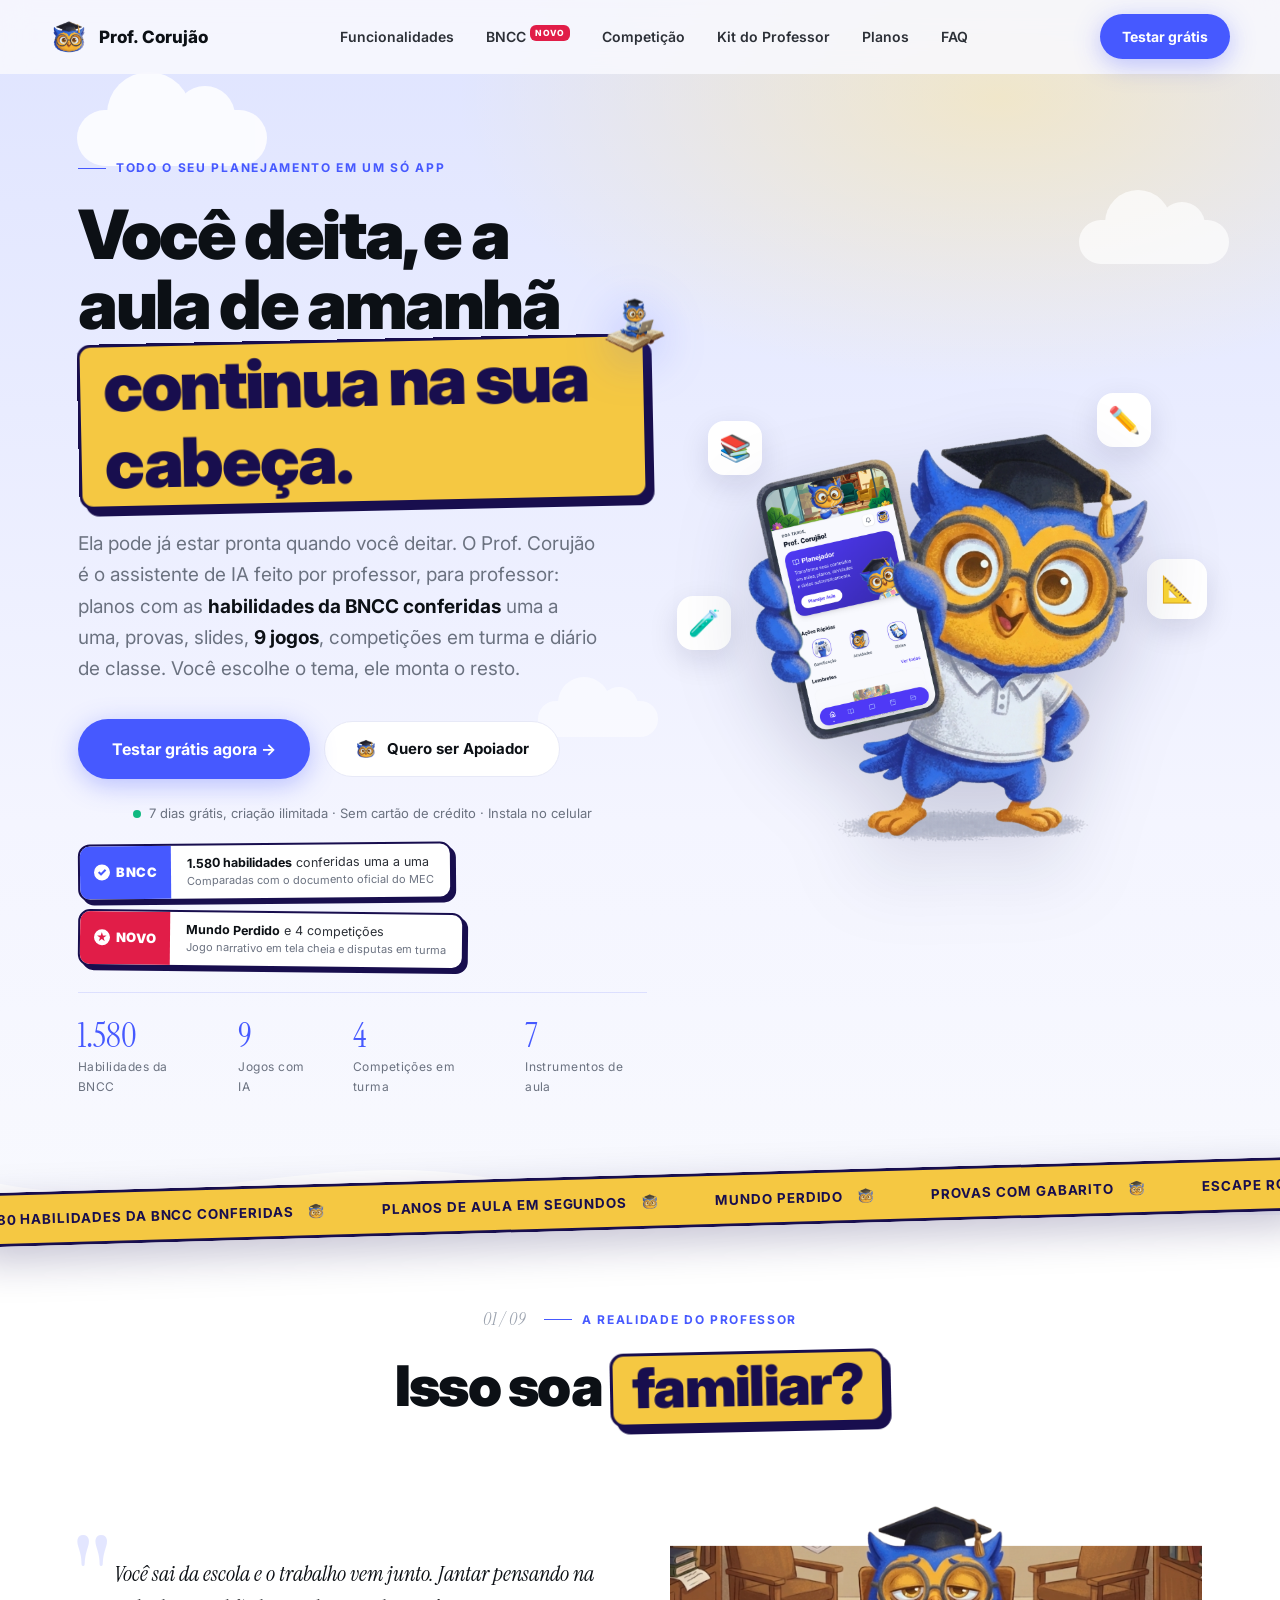
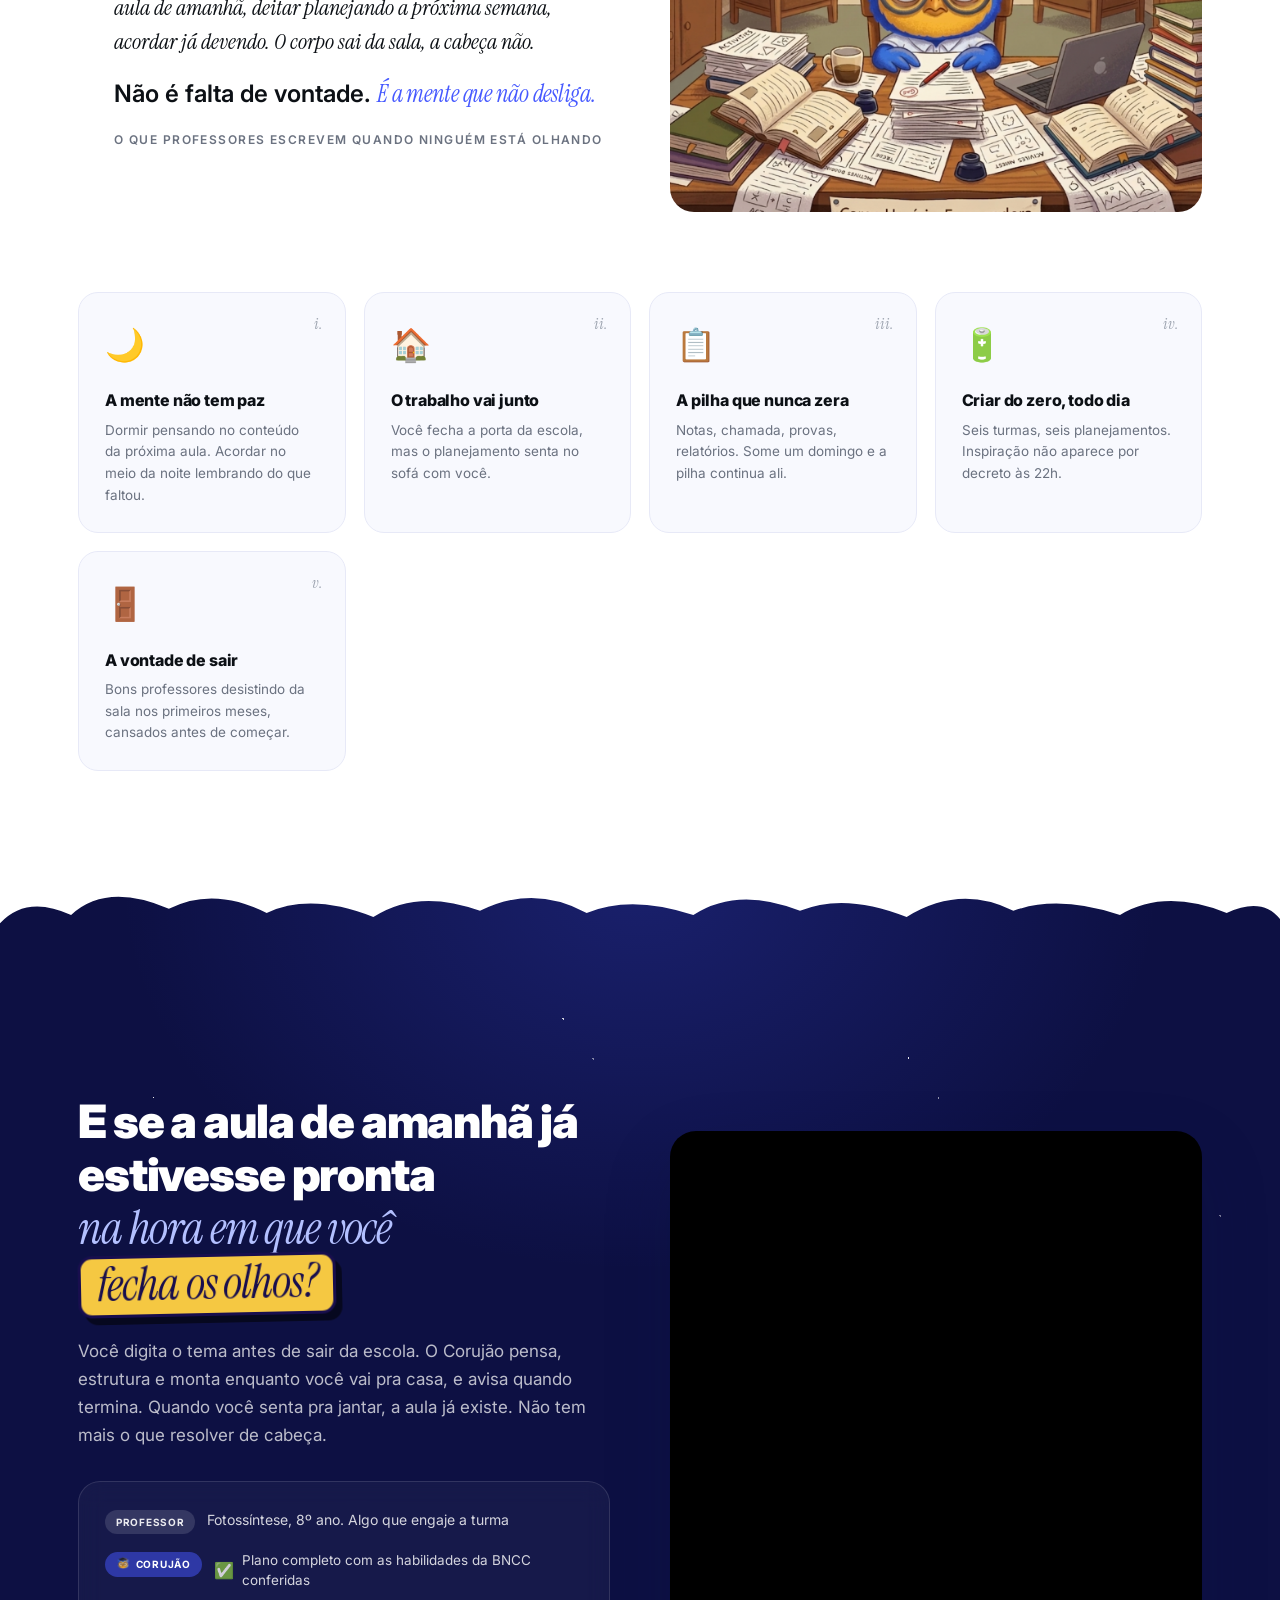
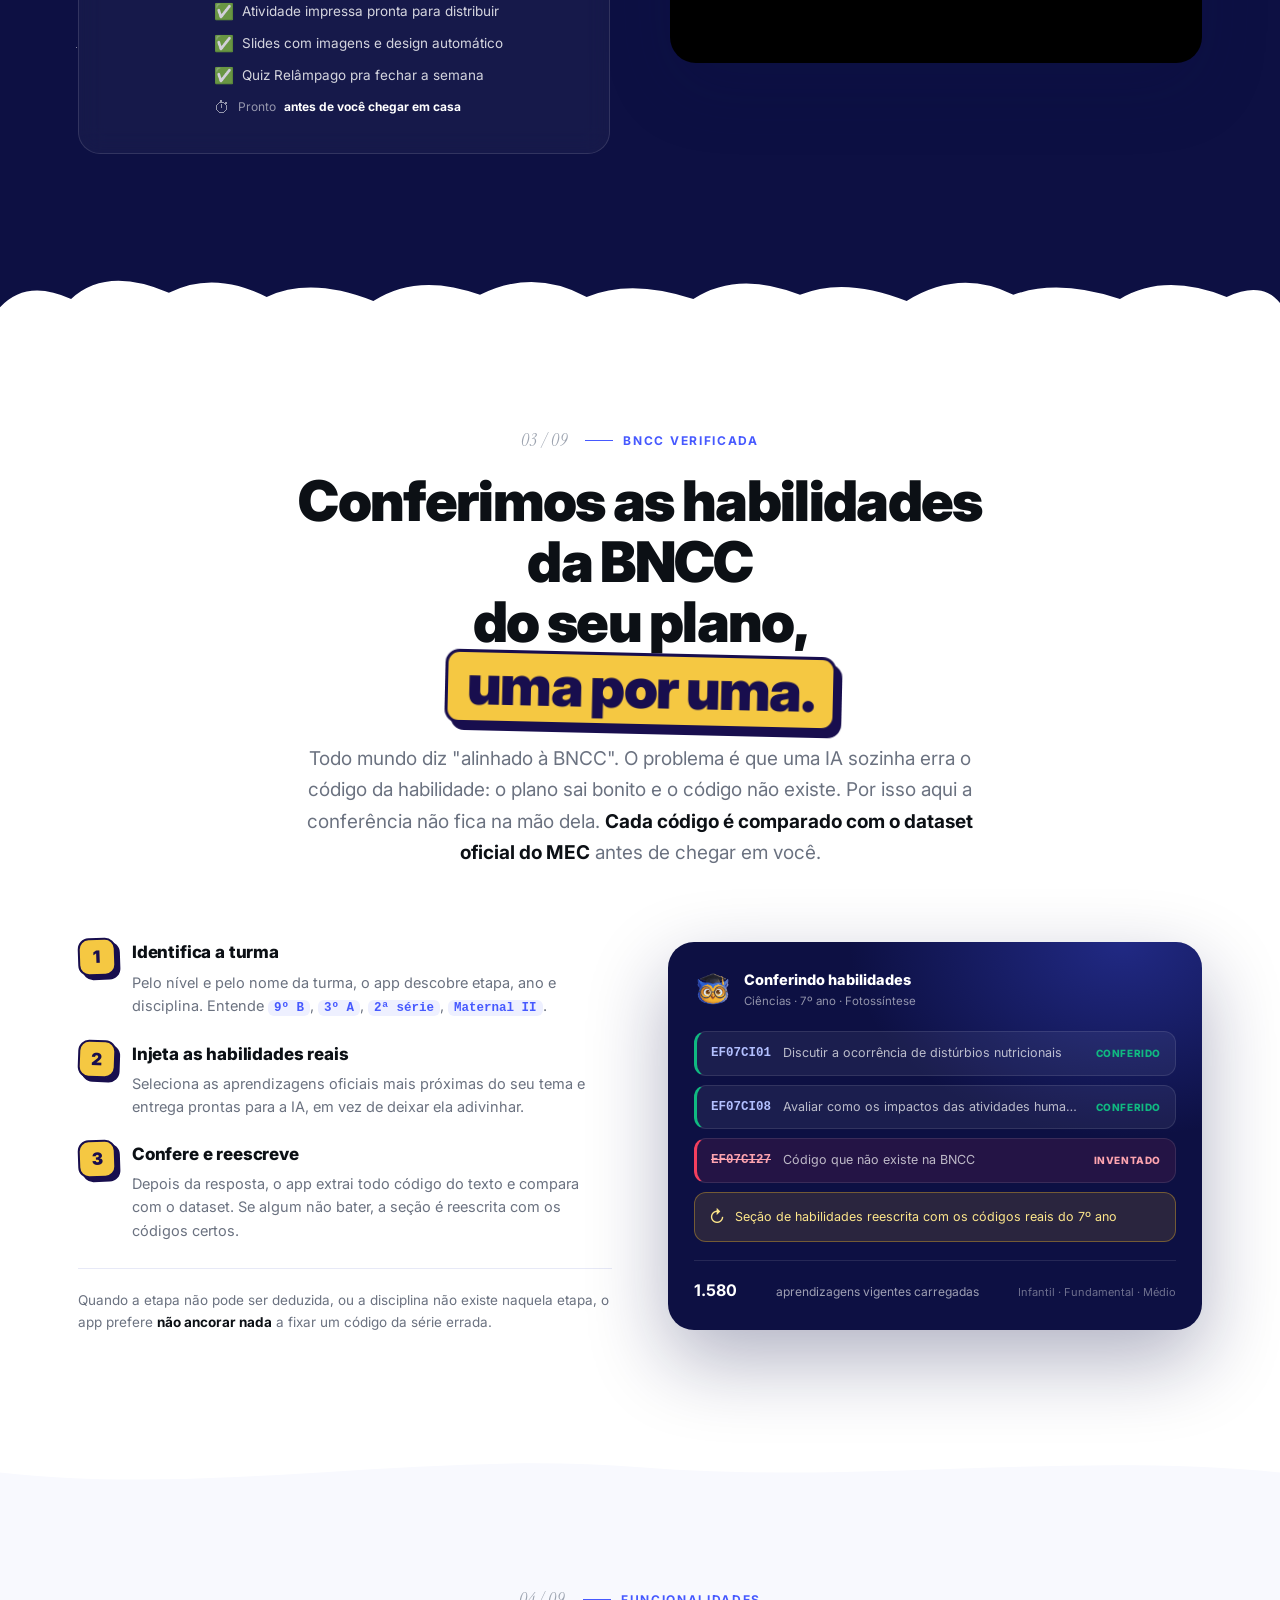
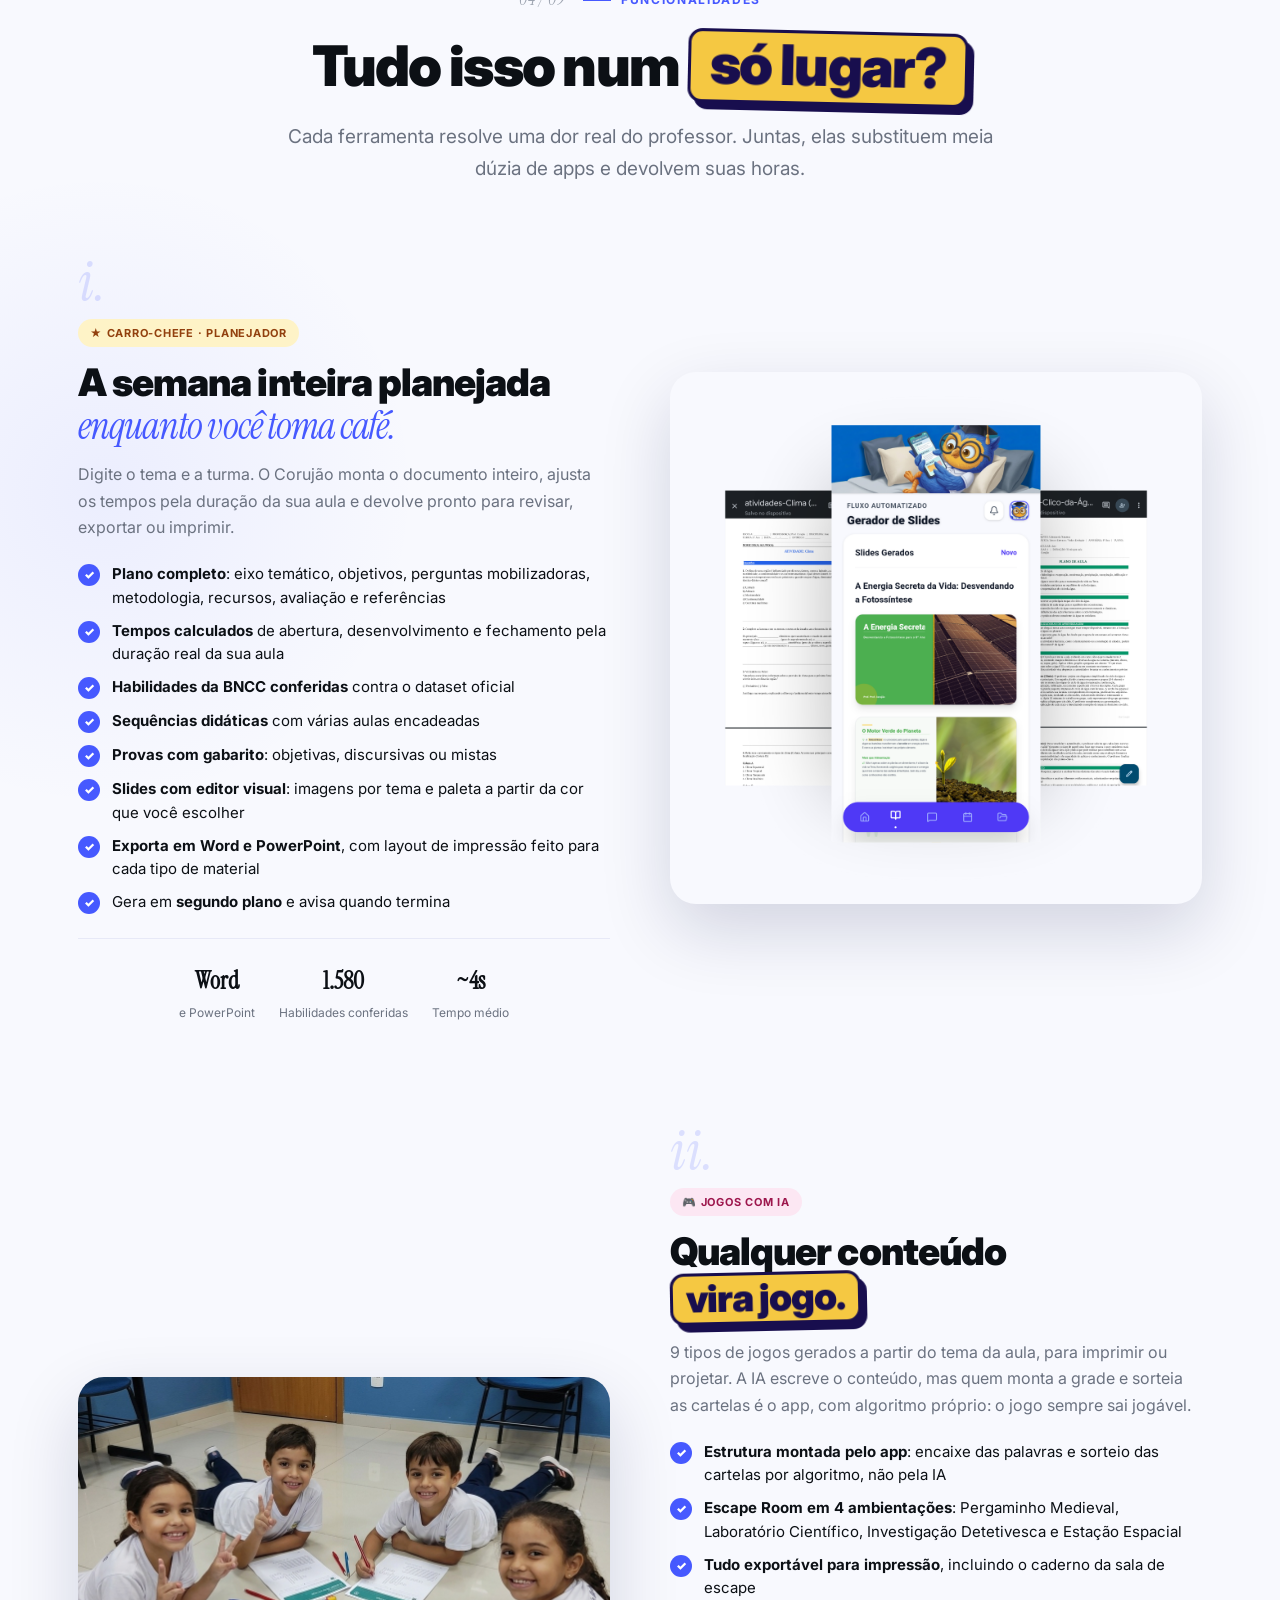
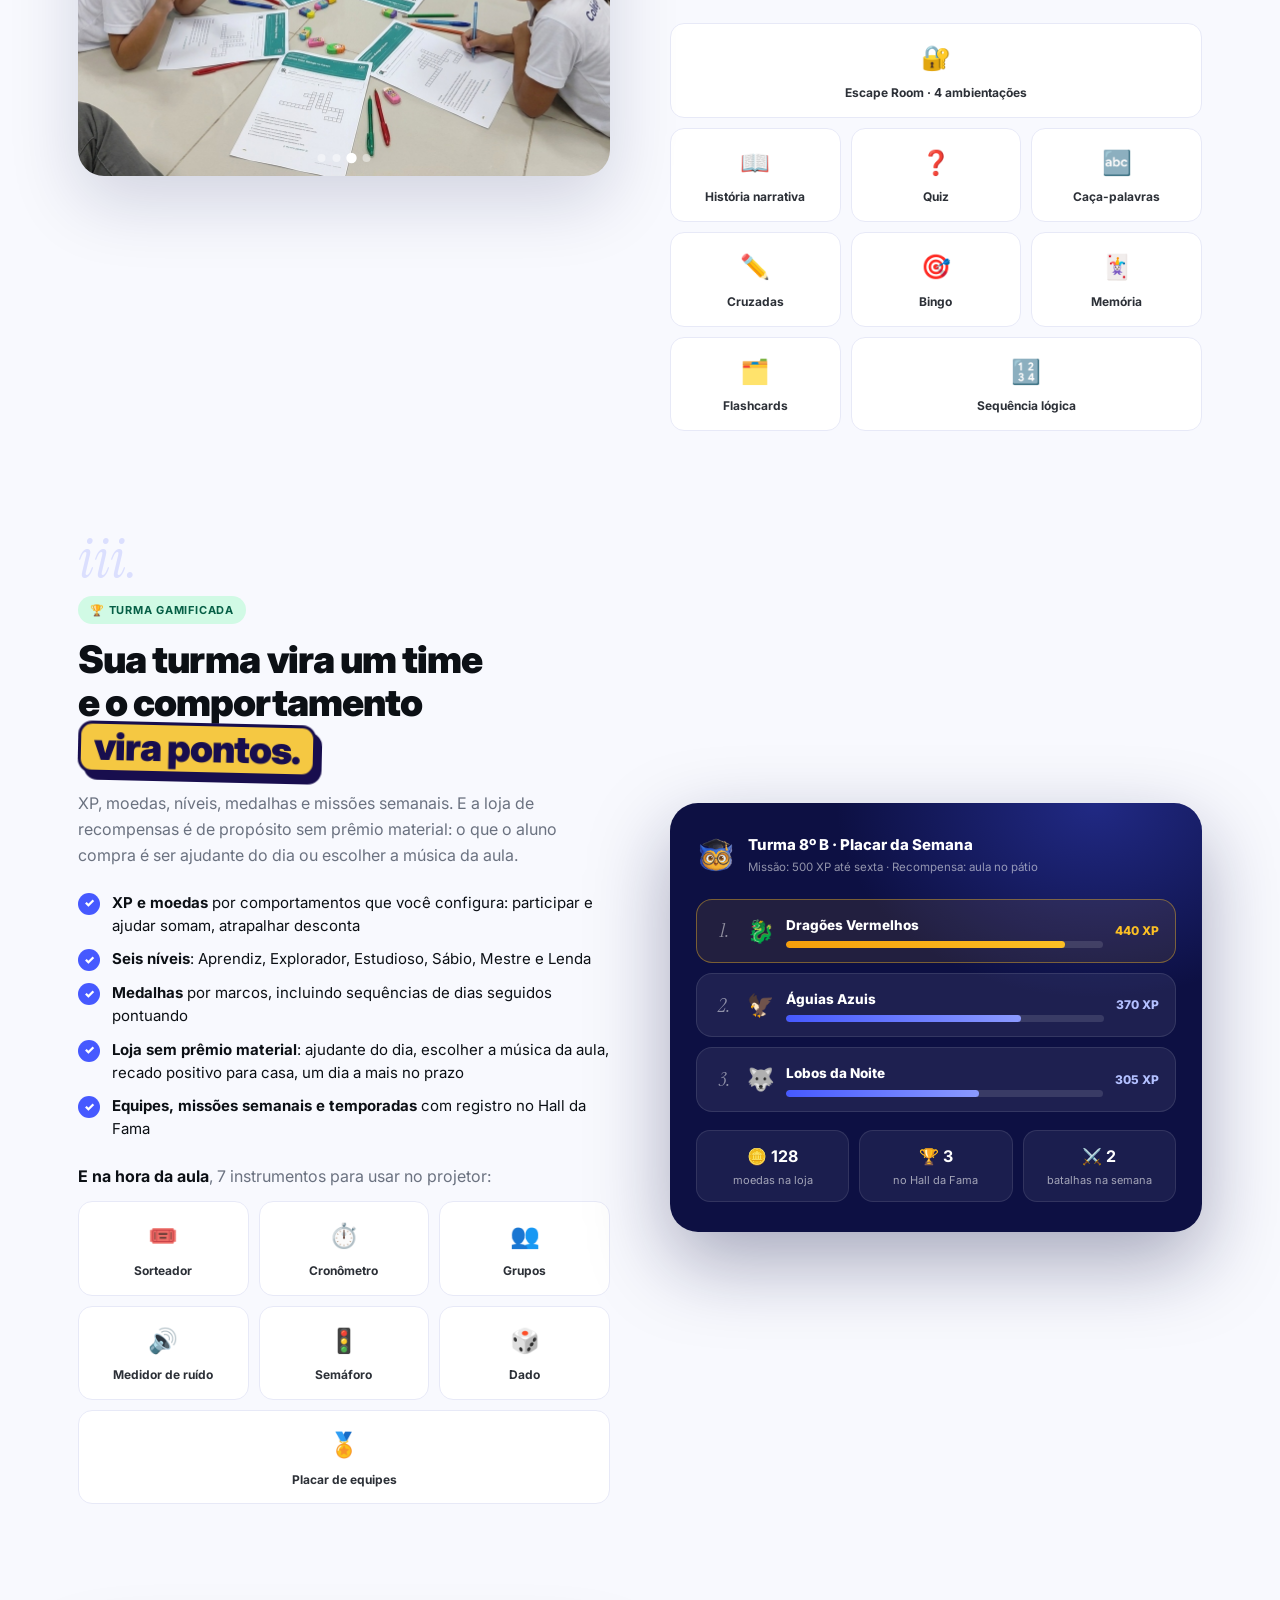
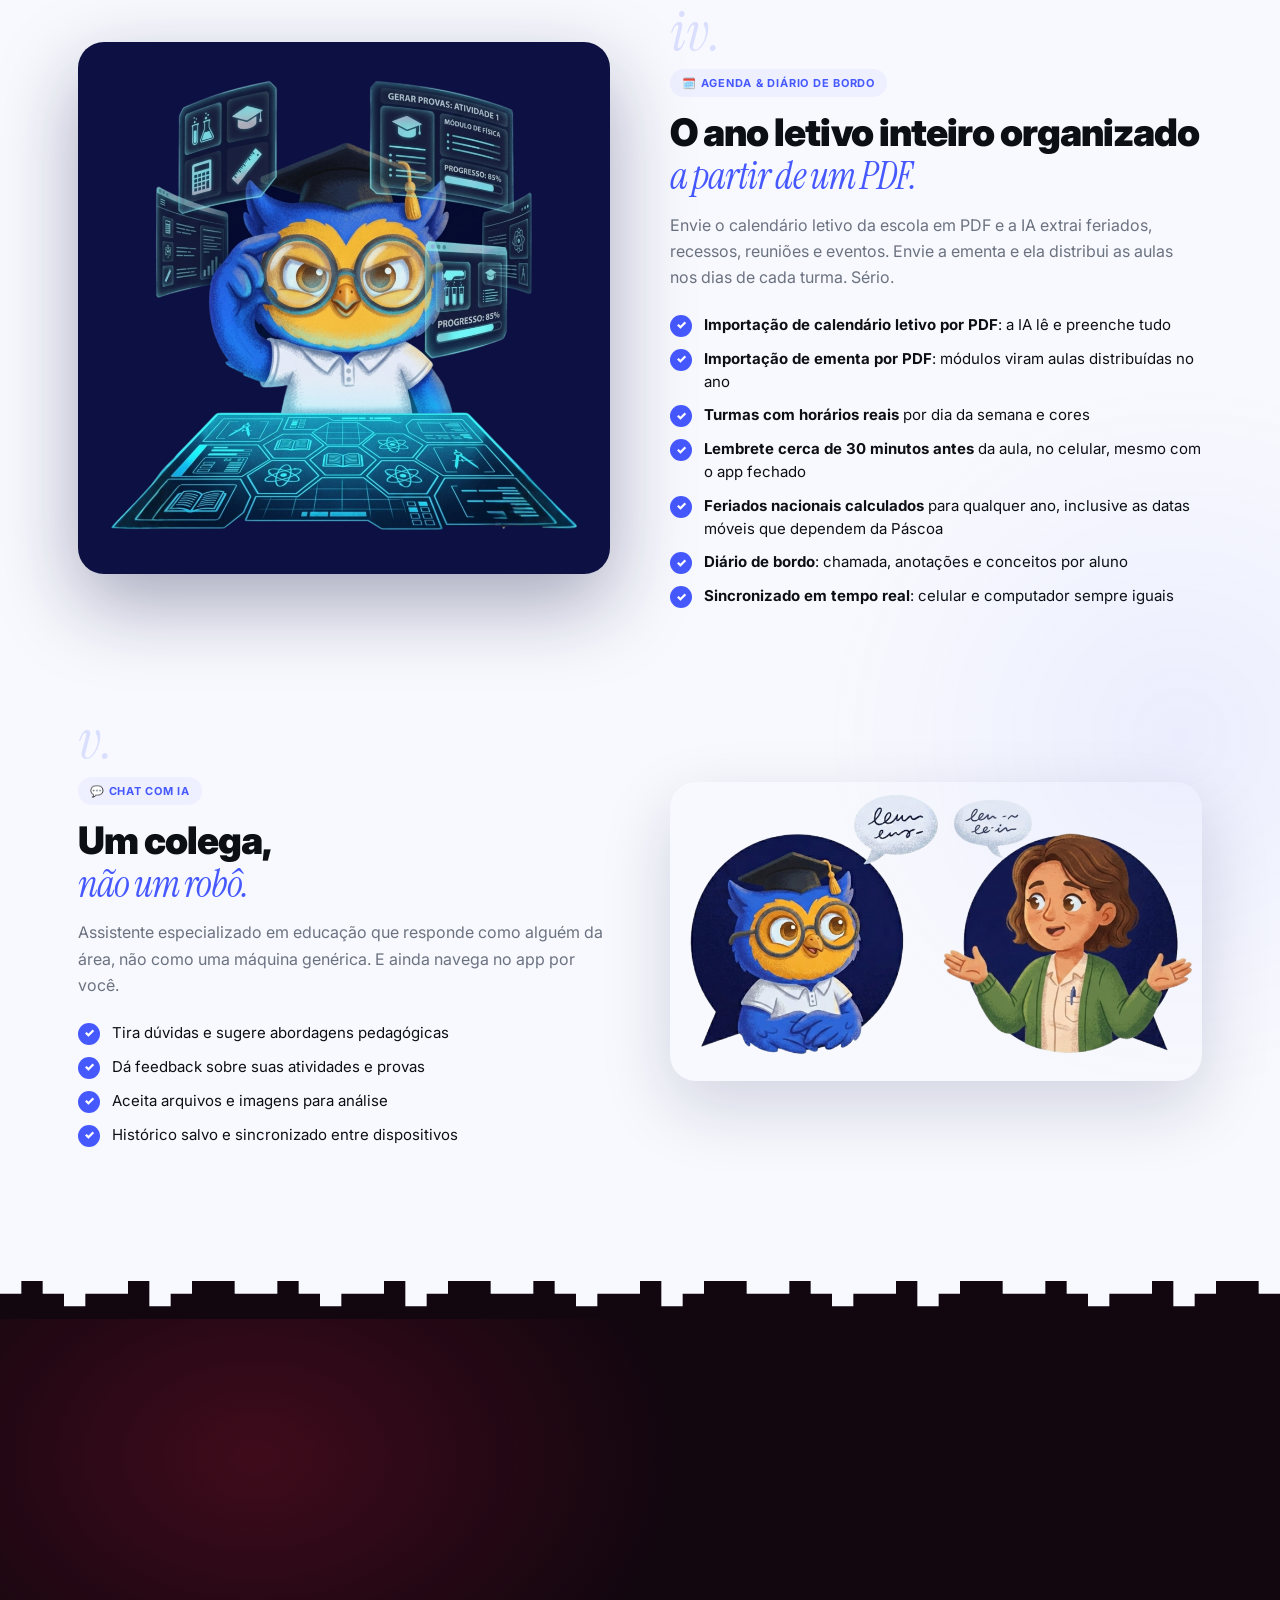
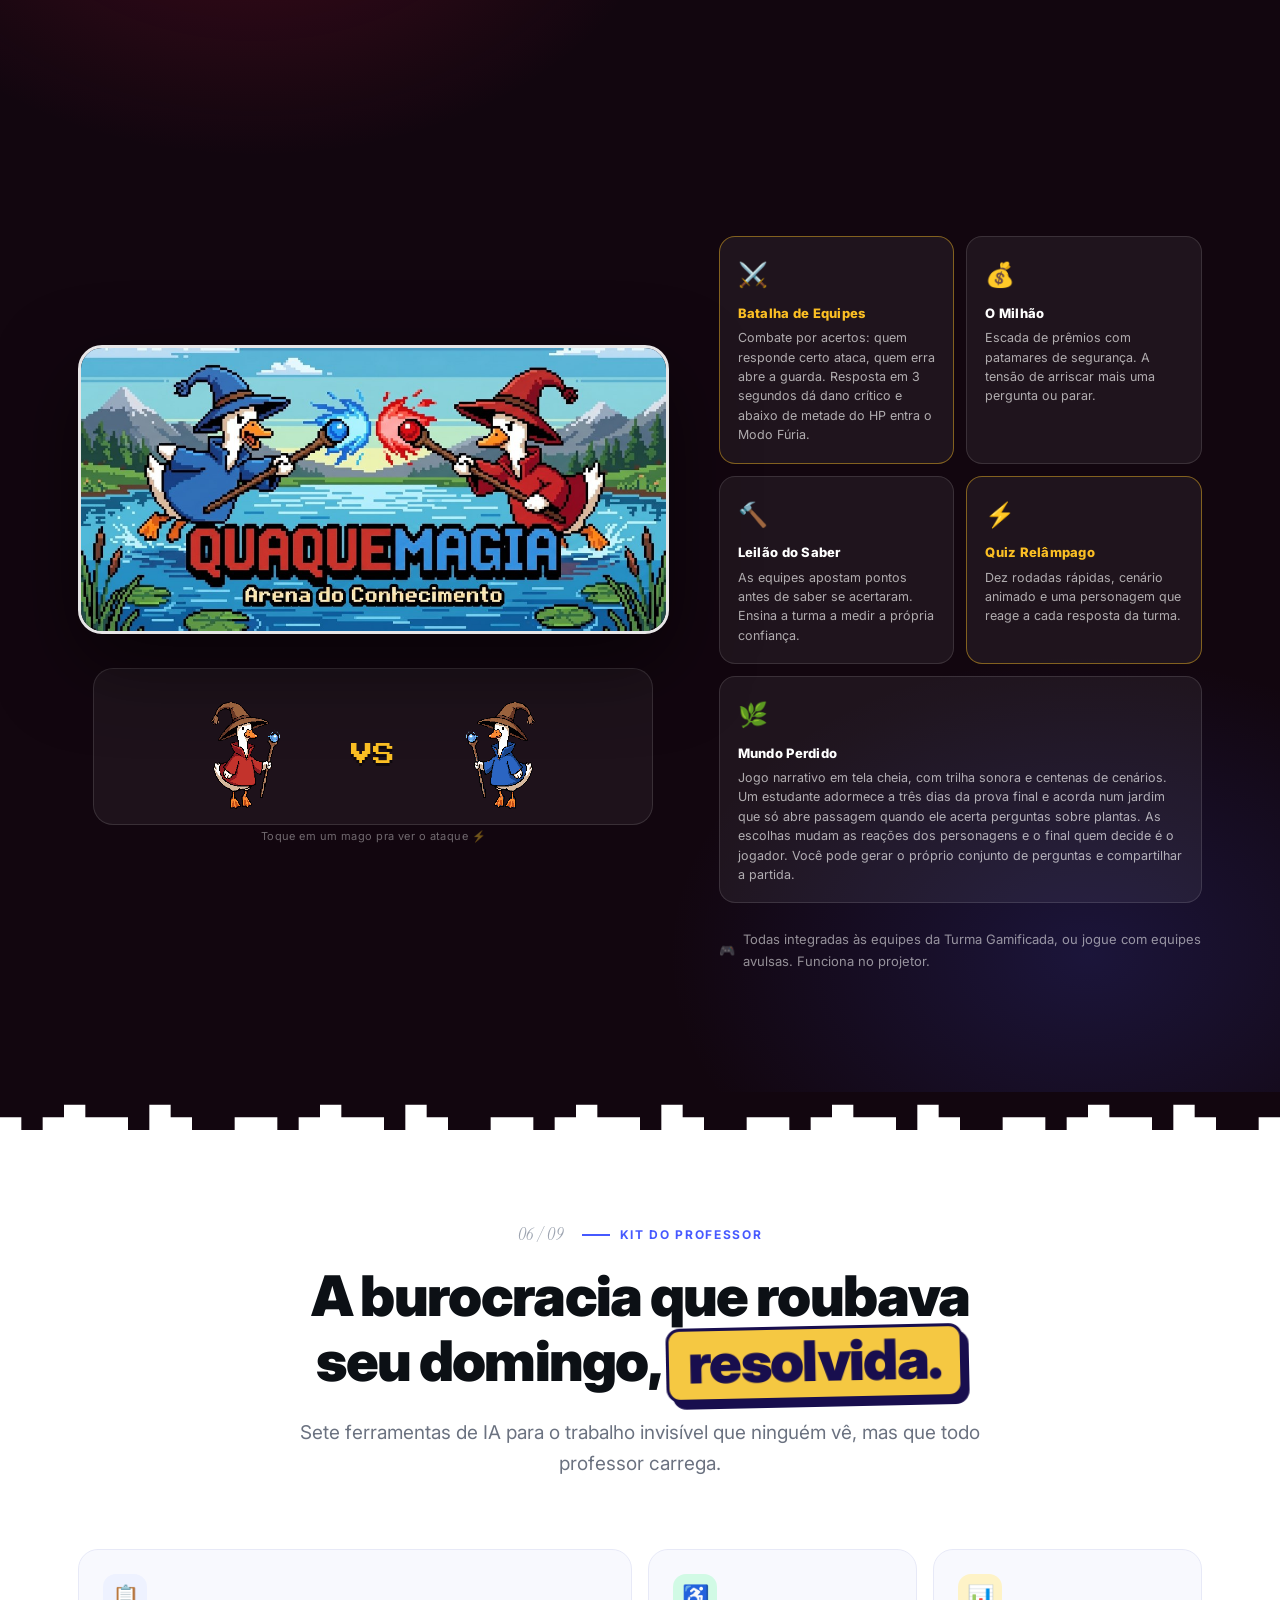
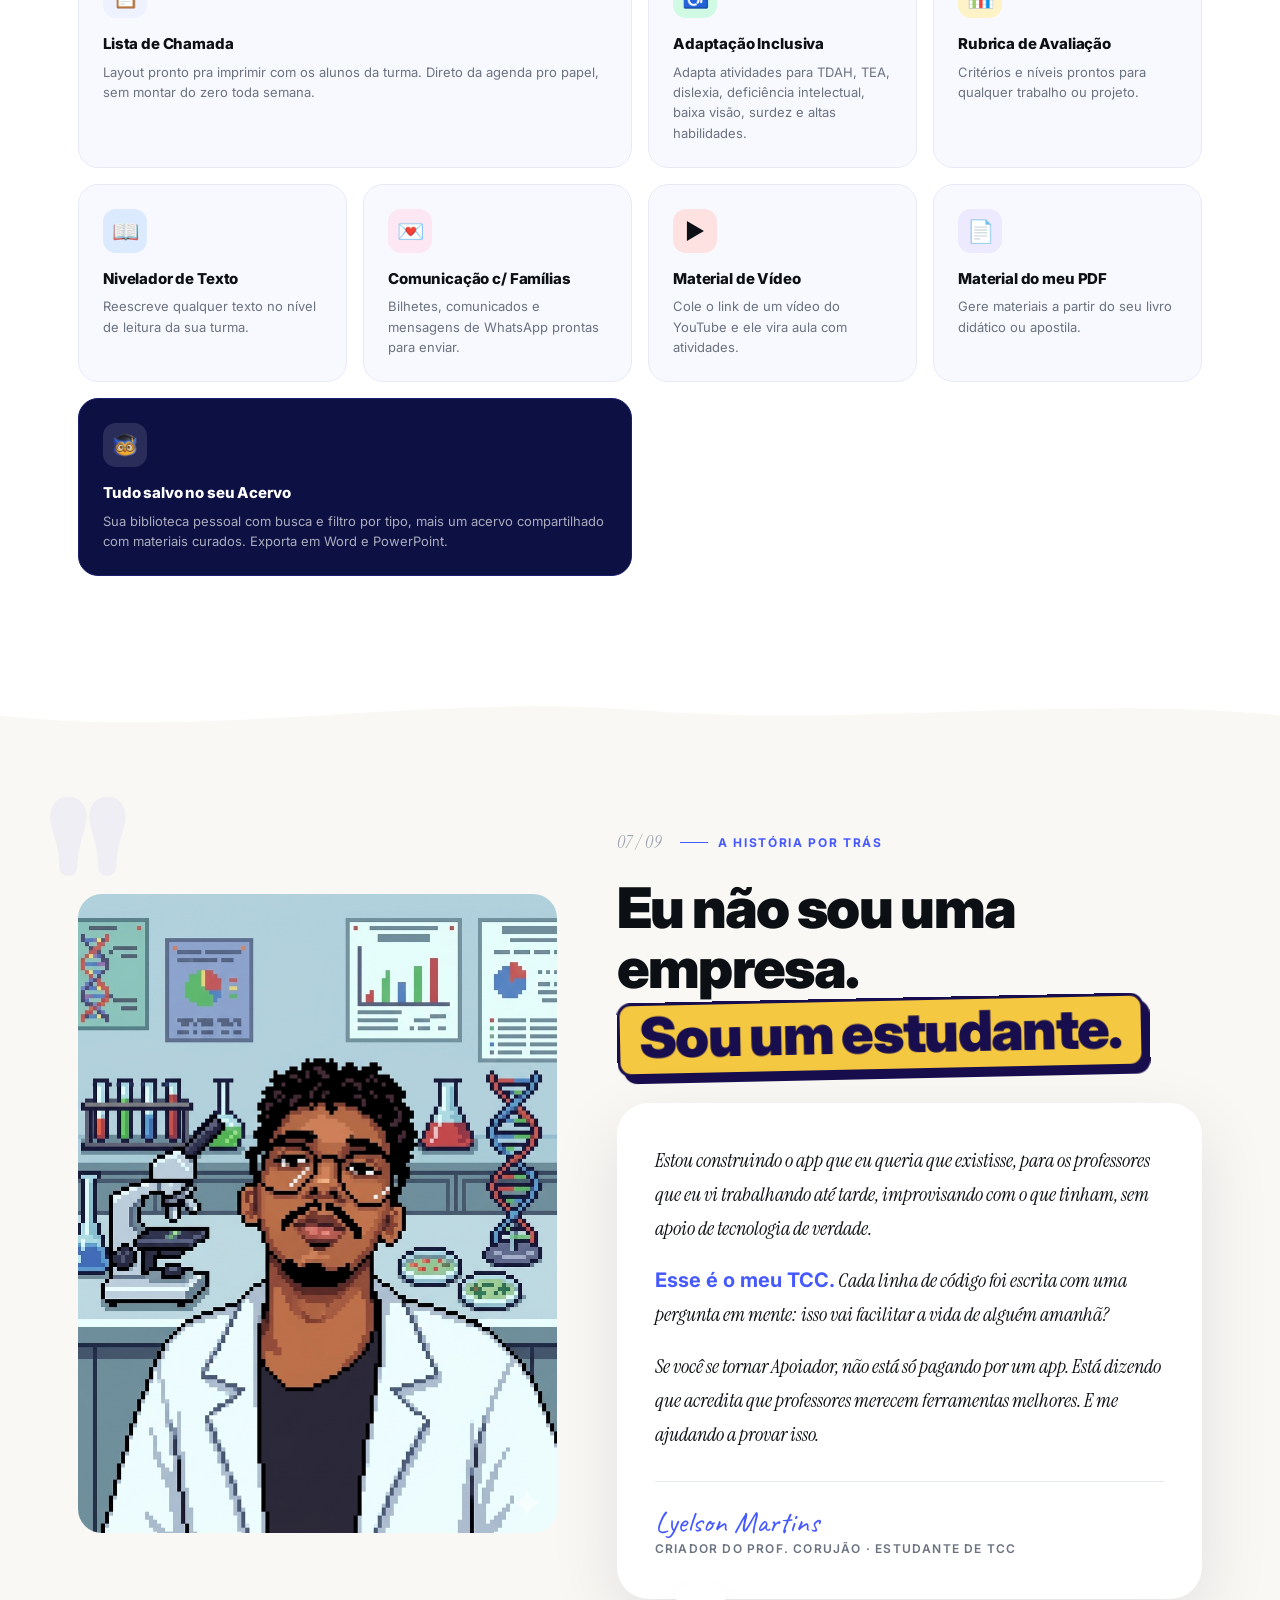
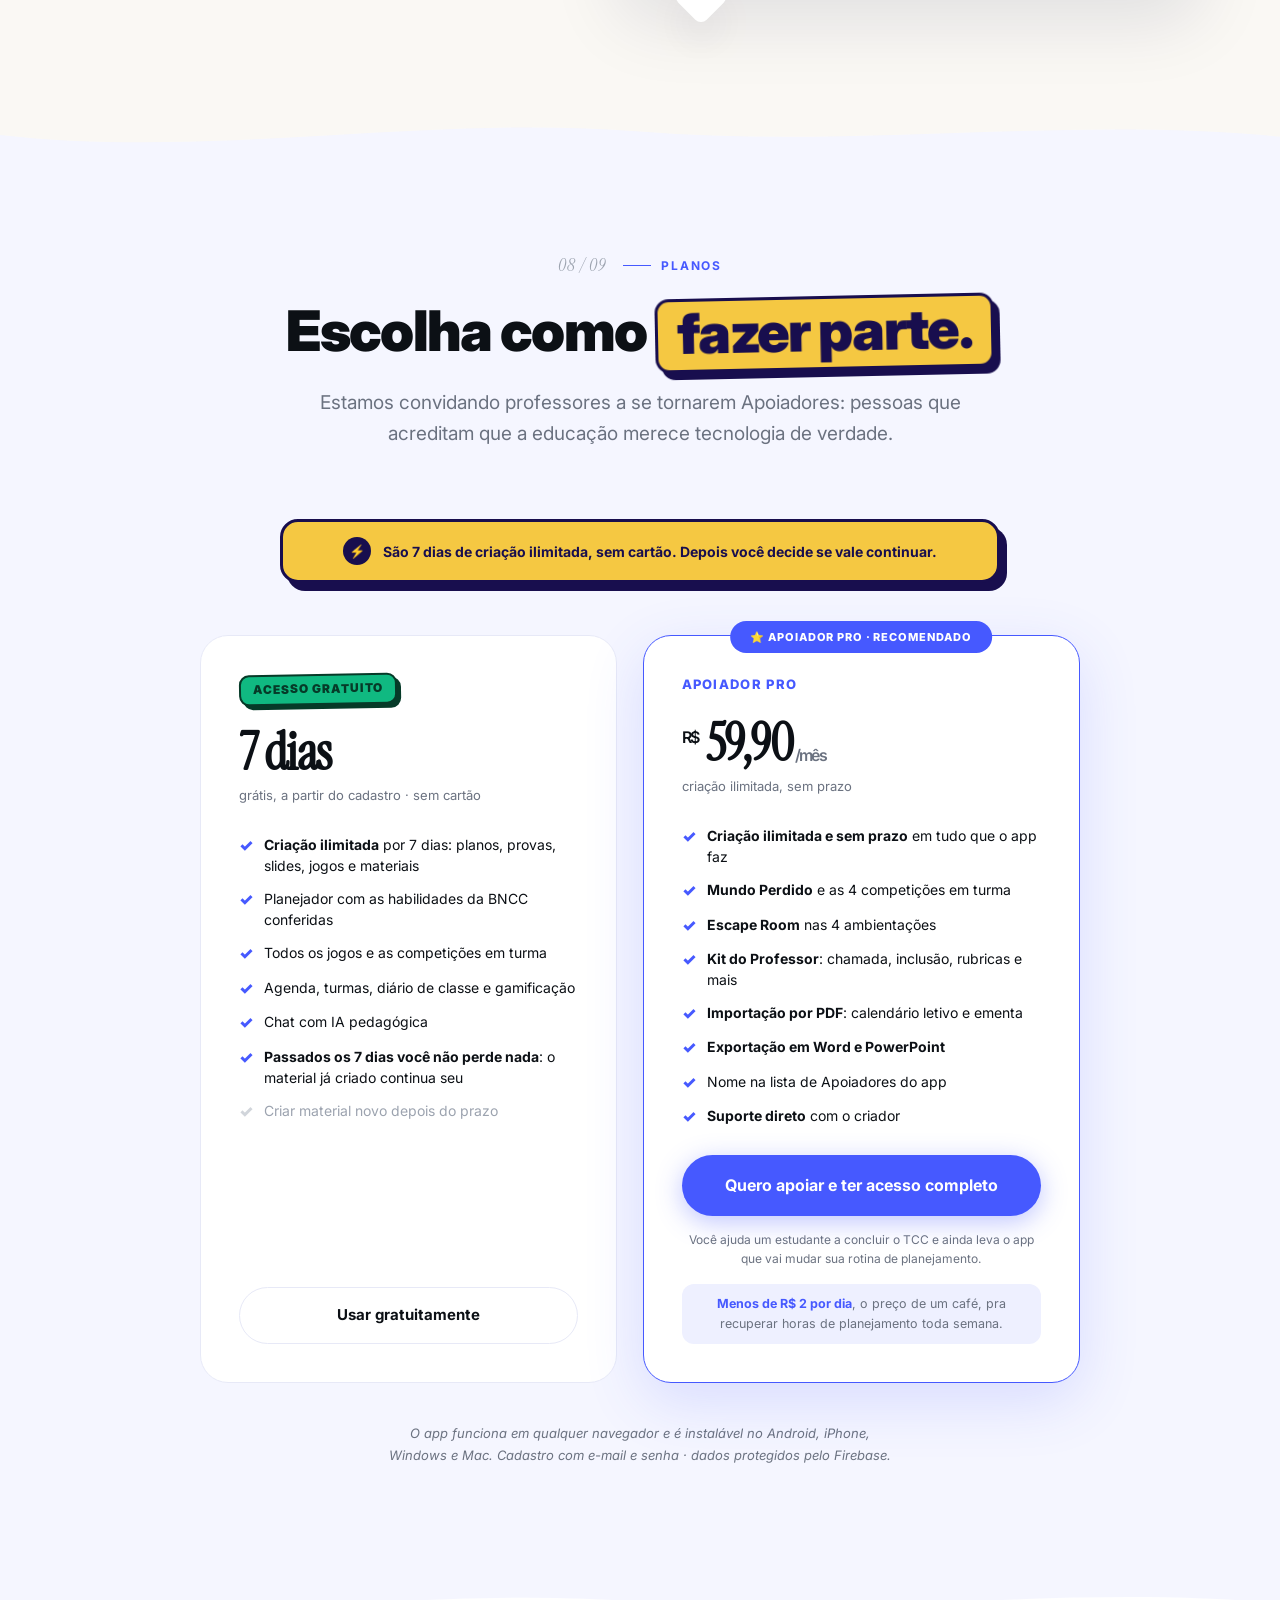
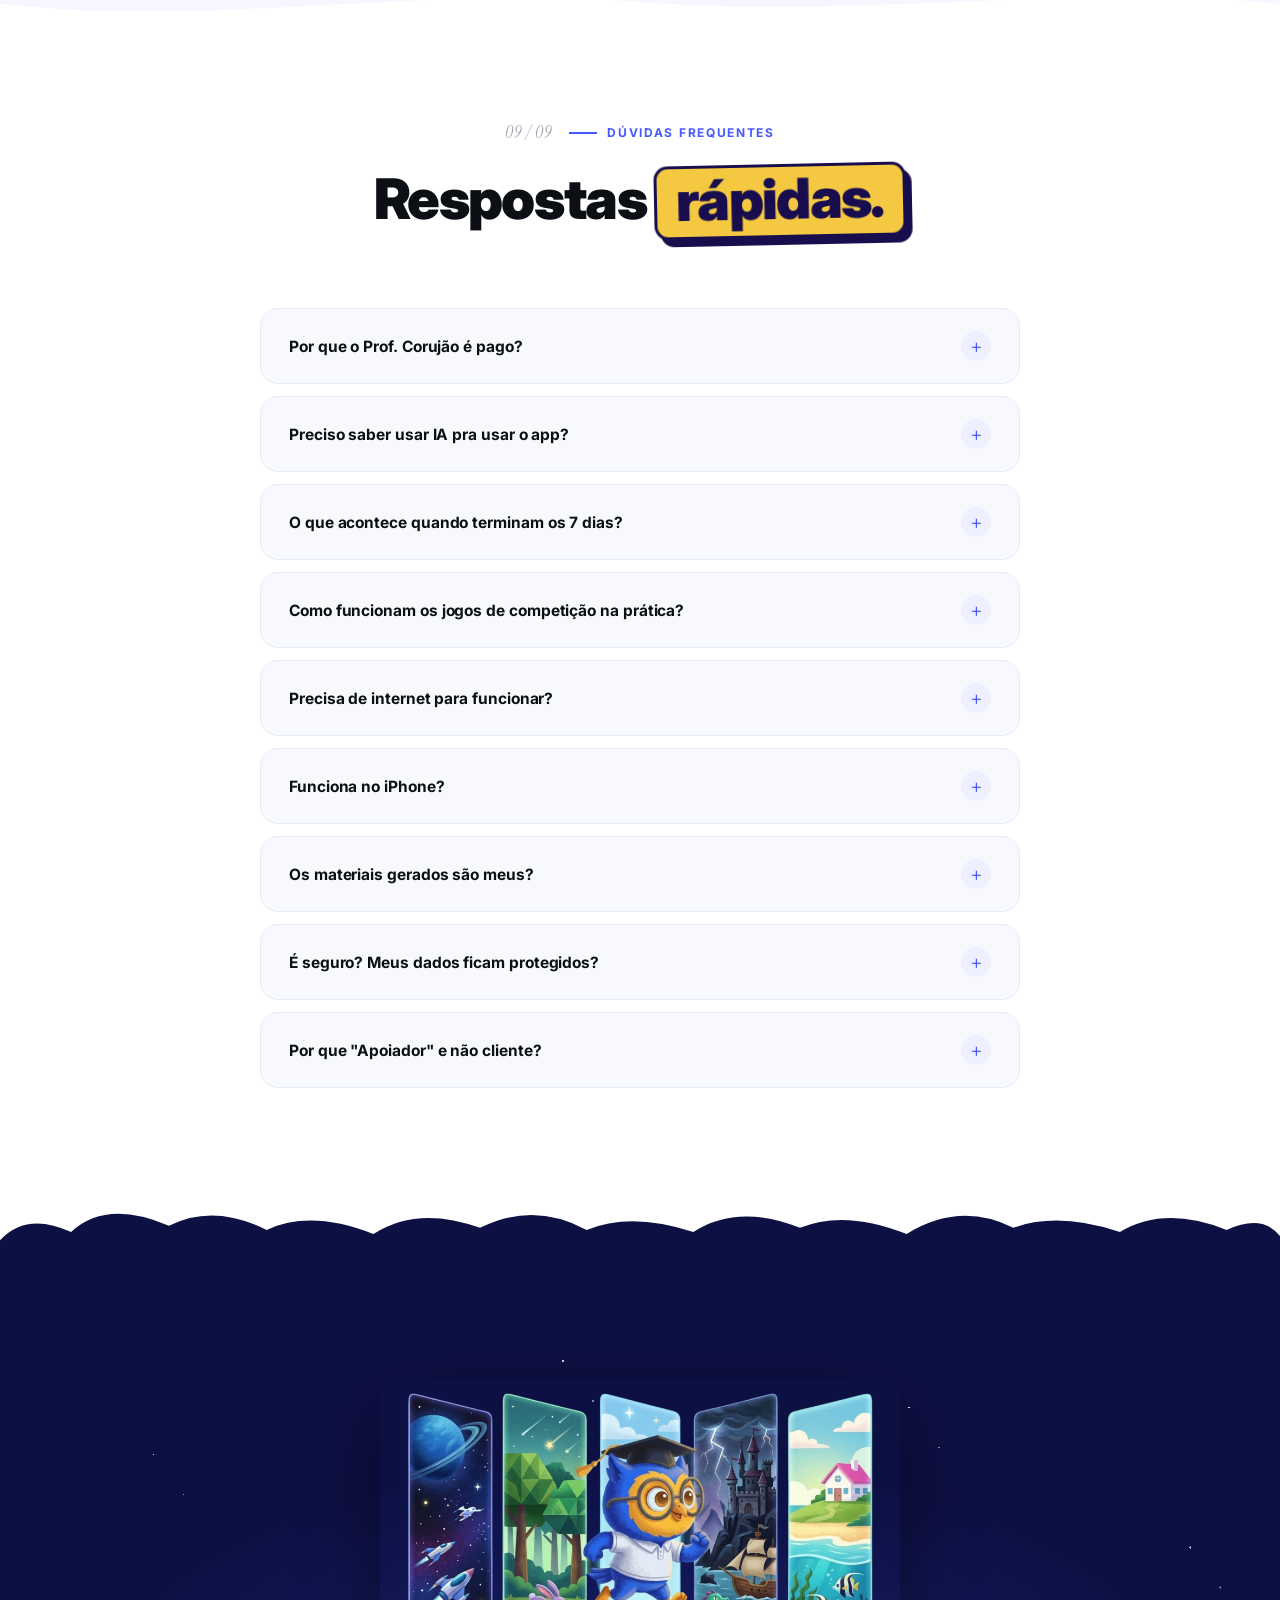
==== commit e3d2e350: "Bold the code-verification claim in the BNCC section 'Cada codigo e comparado com o dataset oficial " ====
--- a/index.html
+++ b/index.html
@@ -192,6 +192,7 @@
       font-size: 19px; color: var(--muted);
       line-height: 1.65; font-weight: 400;
     }
+    .lead strong { color: var(--ink); font-weight: 700; }
     .ink-accent {
       font-family: var(--serif); font-style: italic;
       font-weight: 400; color: var(--brand);
@@ -1847,8 +1848,8 @@
       <p class="lead animate-in" style="transition-delay:.16s">
         Todo mundo diz "alinhado à BNCC". O problema é que uma IA sozinha erra o
         código da habilidade: o plano sai bonito e o código não existe. Por isso
-        aqui a conferência não fica na mão dela. Cada código é comparado com o
-        dataset oficial do MEC antes de chegar em você.
+        aqui a conferência não fica na mão dela. <strong>Cada código é comparado
+        com o dataset oficial do MEC</strong> antes de chegar em você.
       </p>
     </div>
 
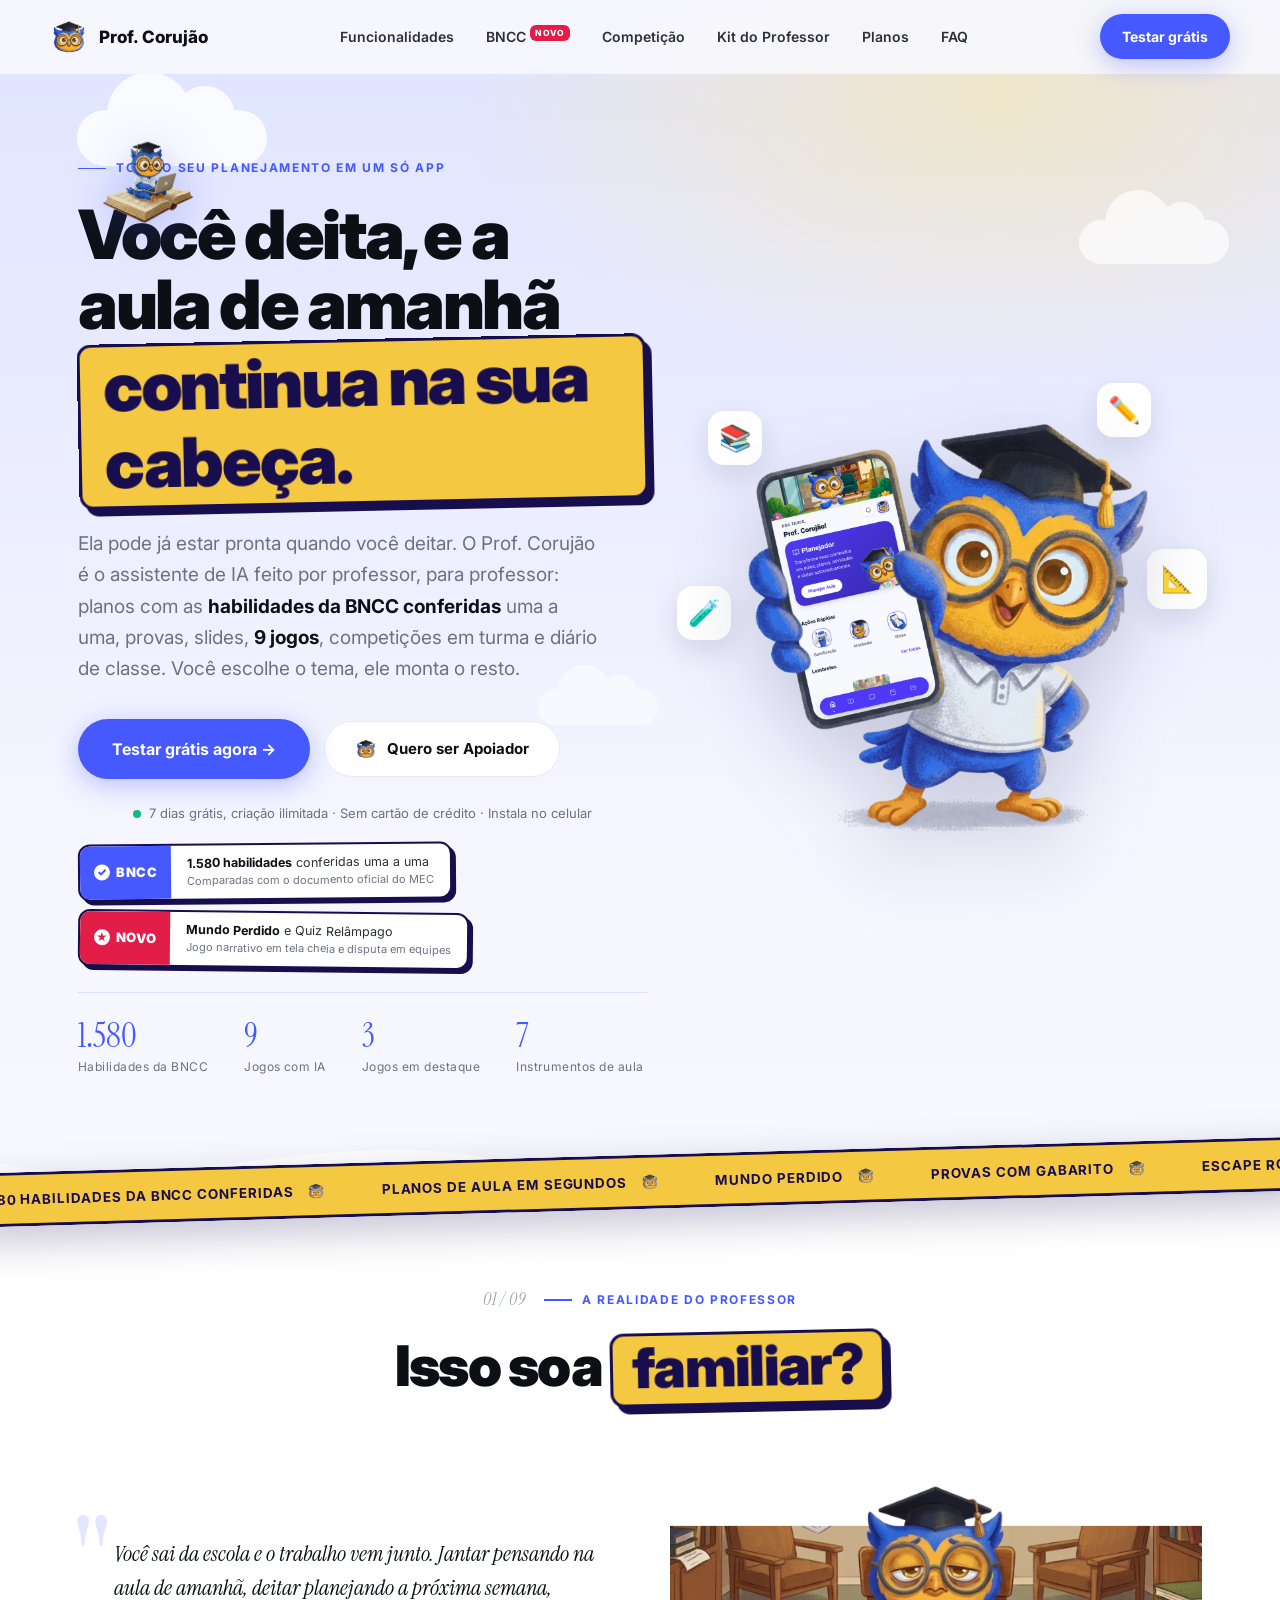
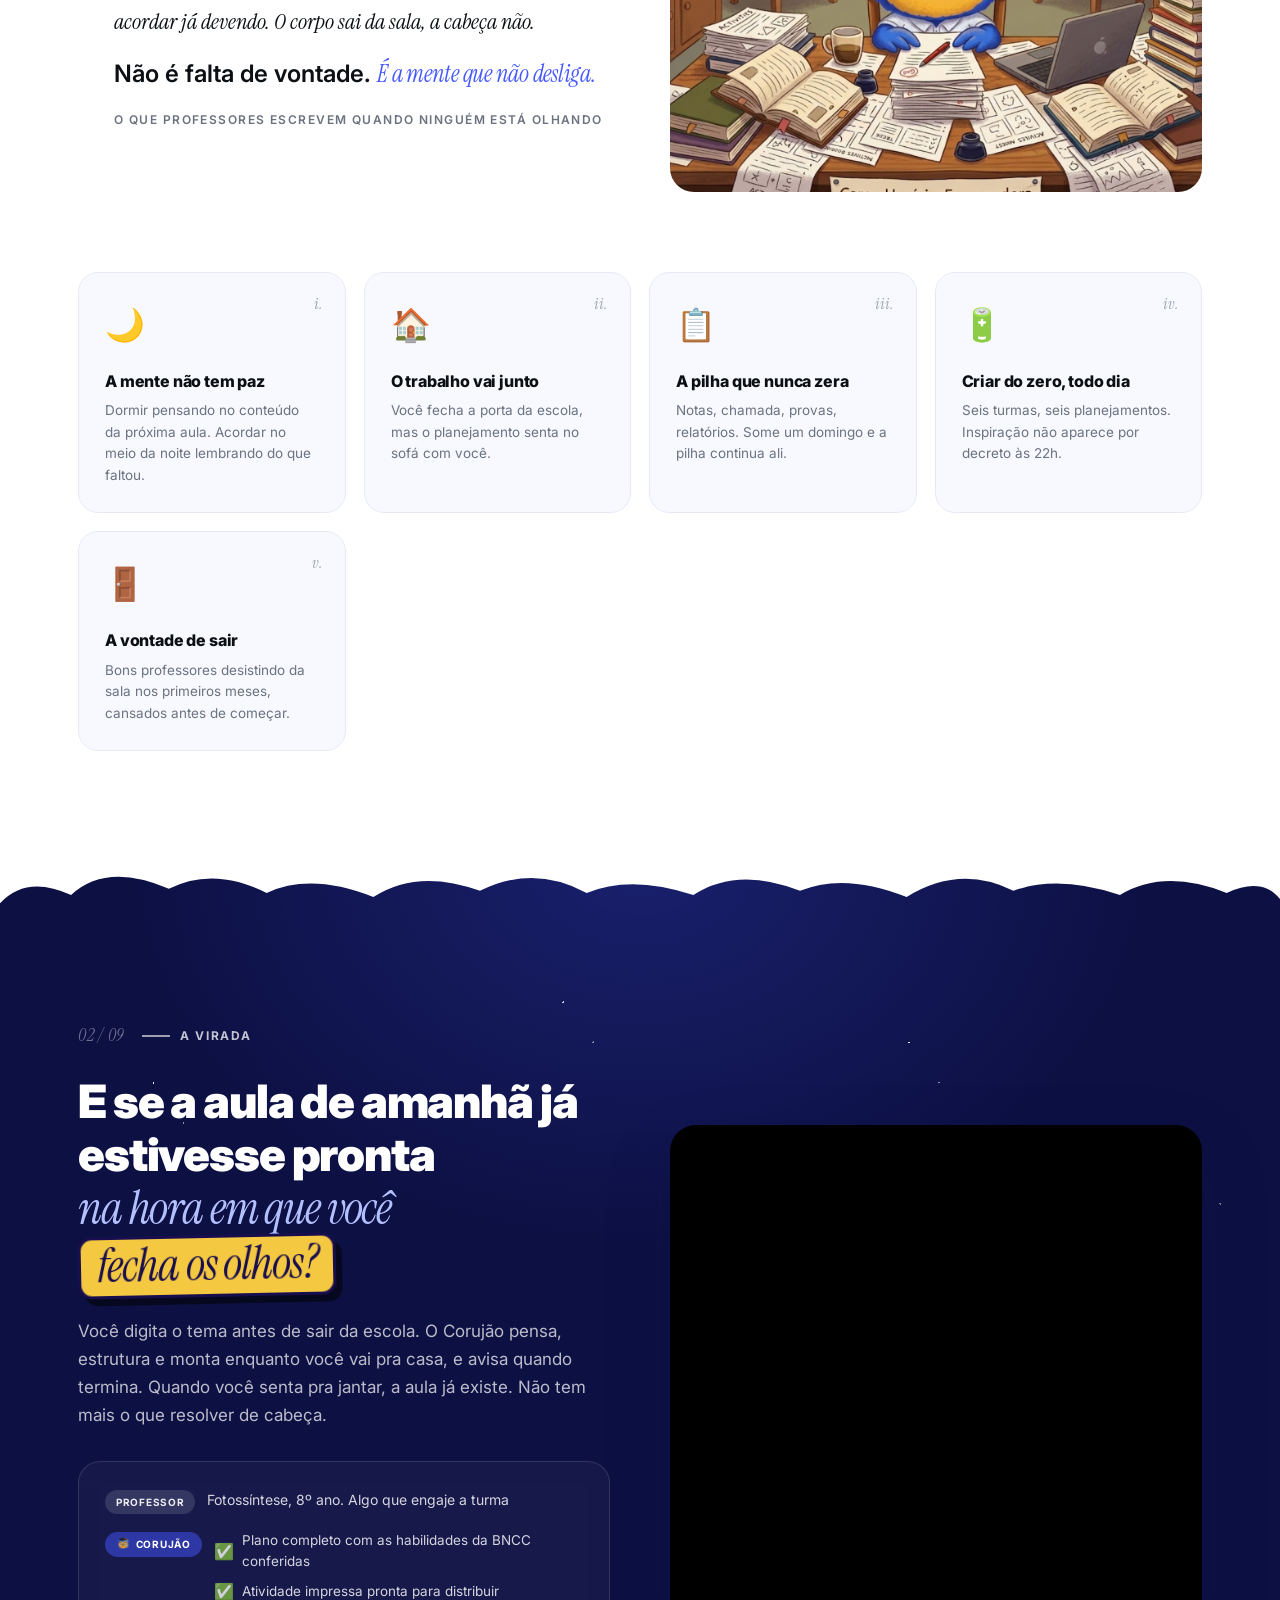
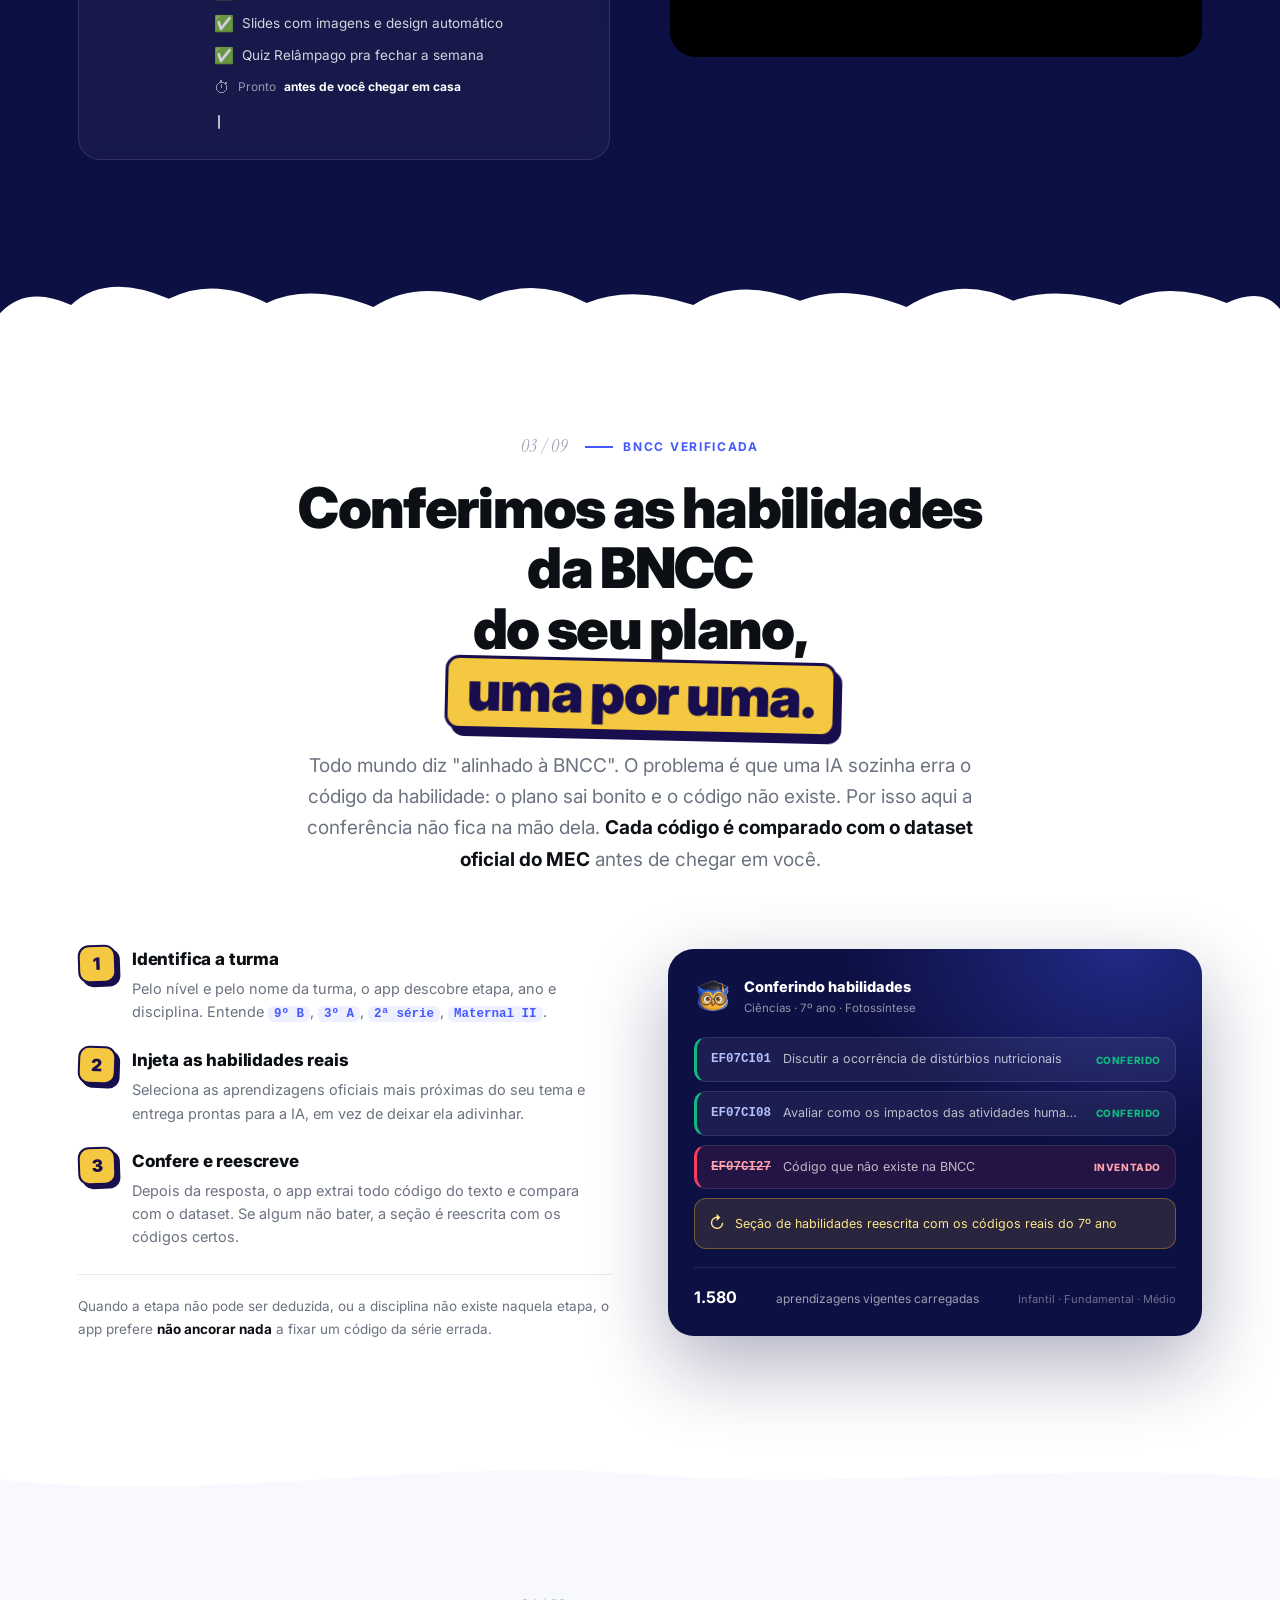
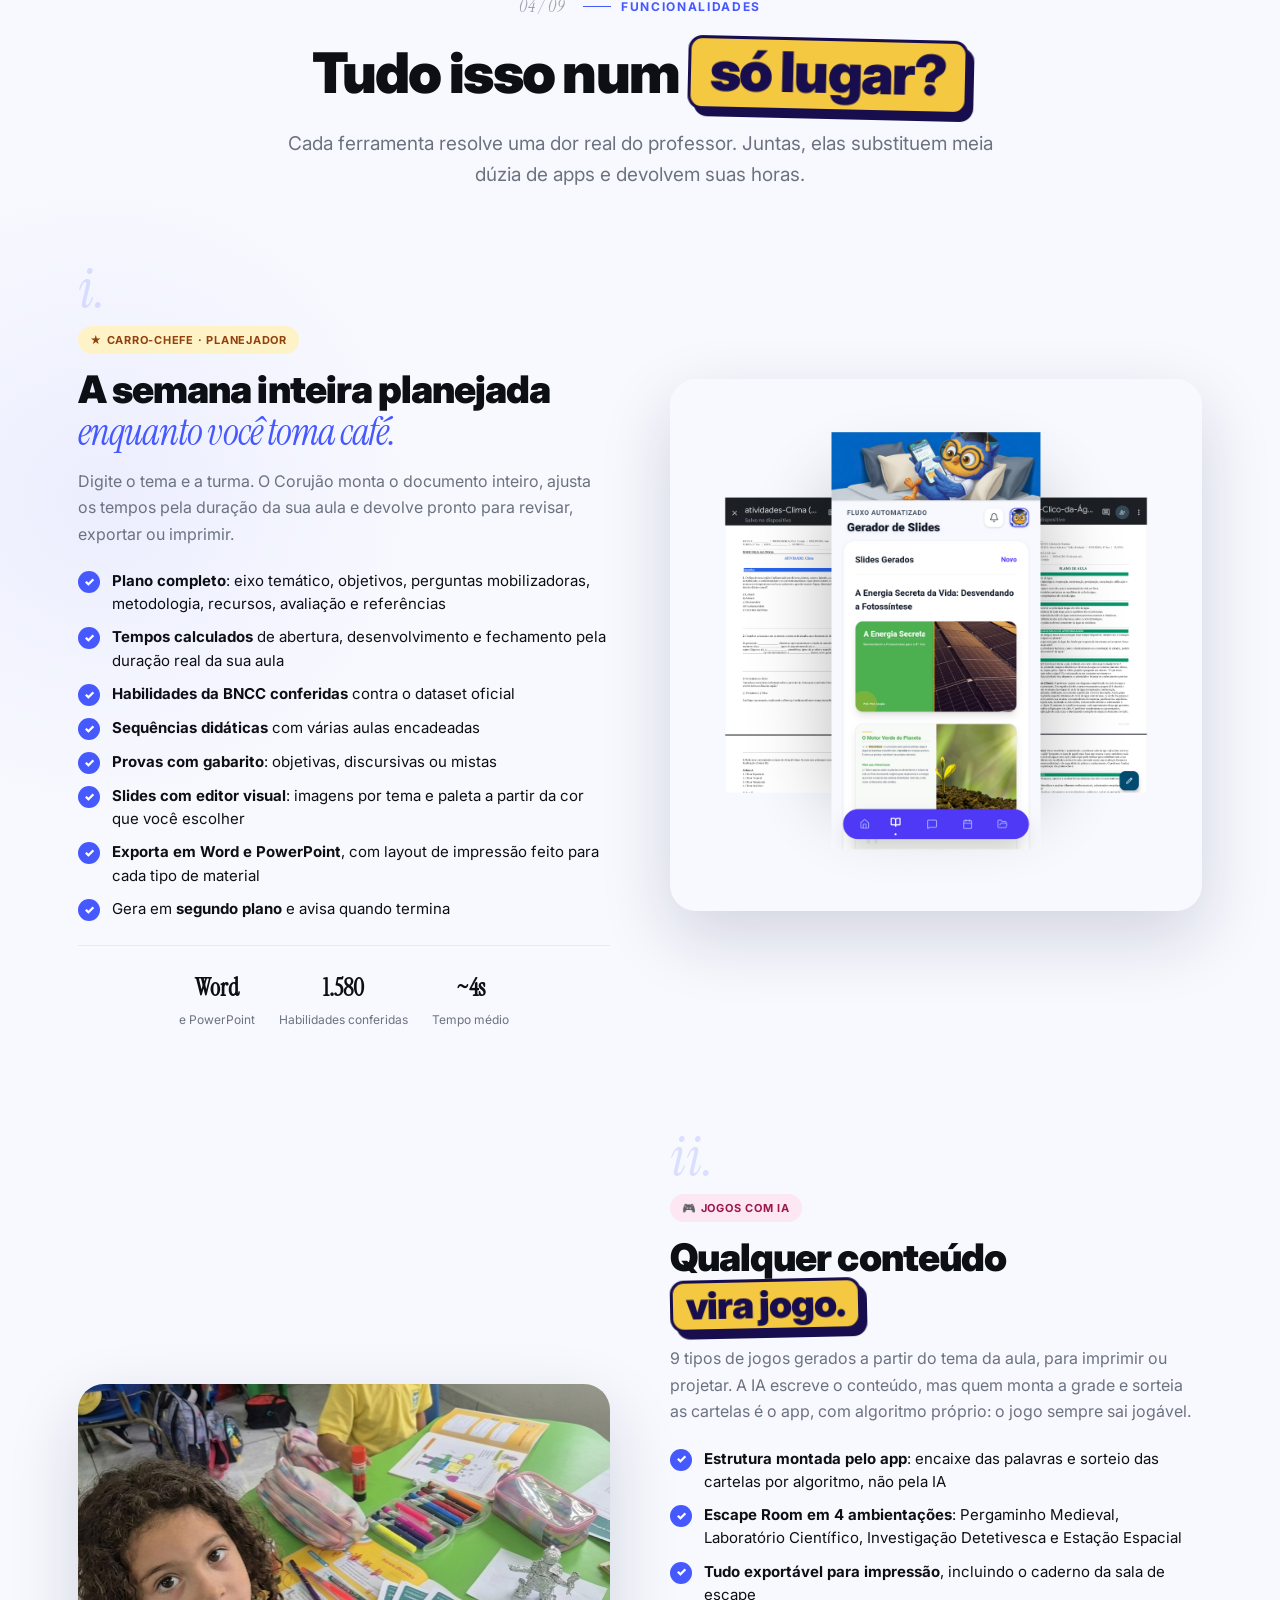
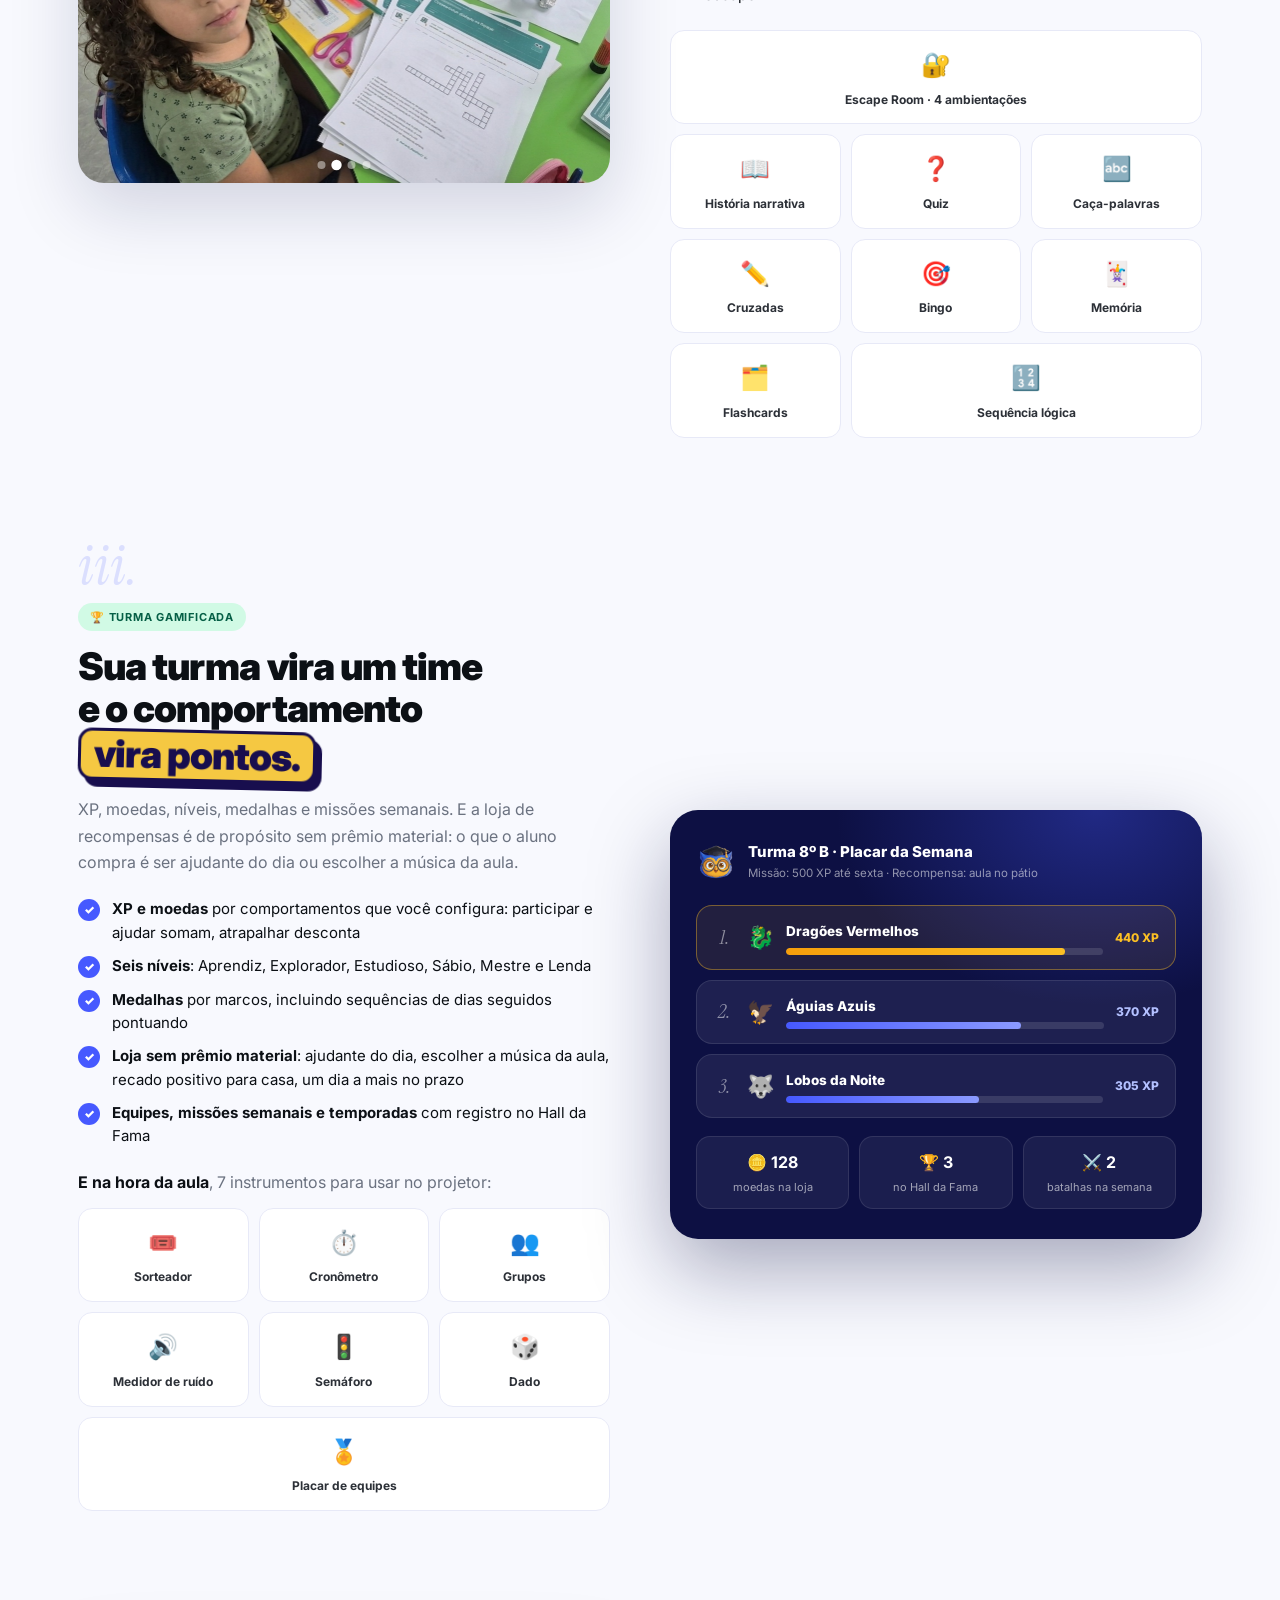
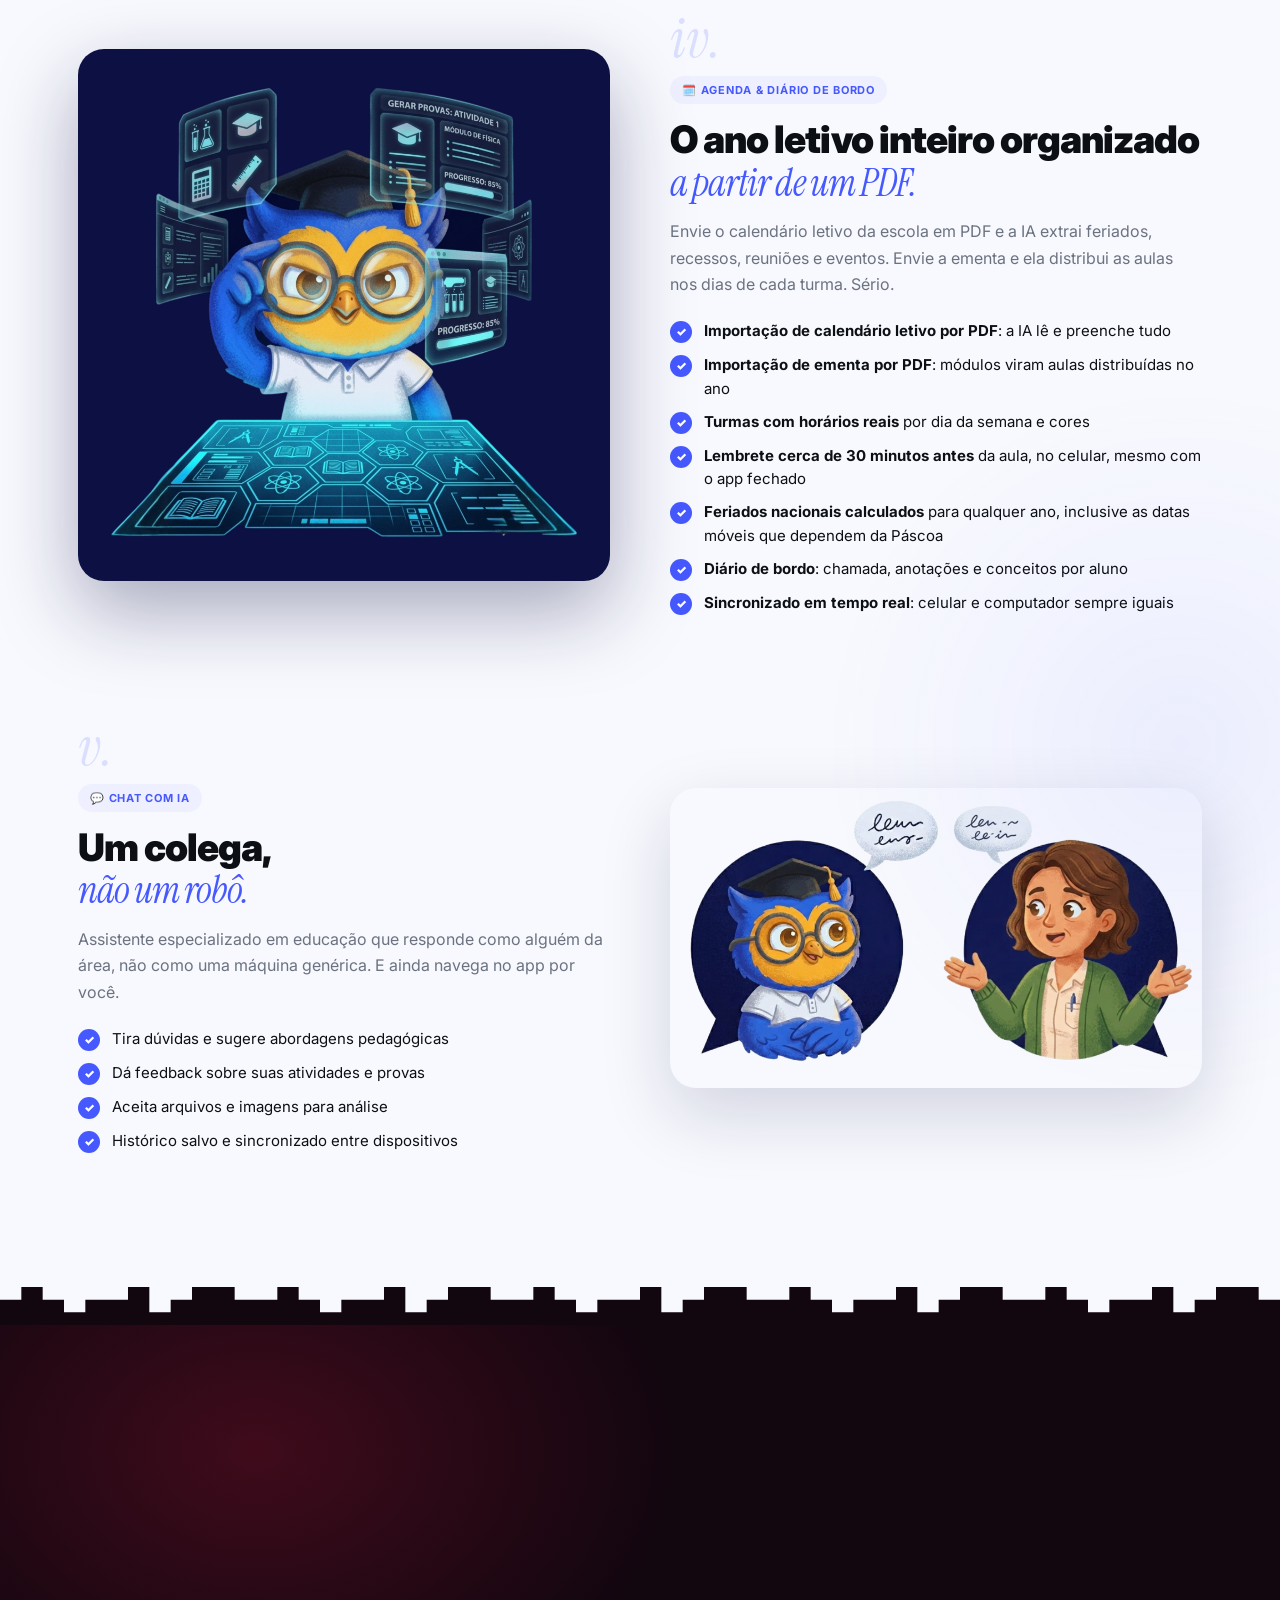
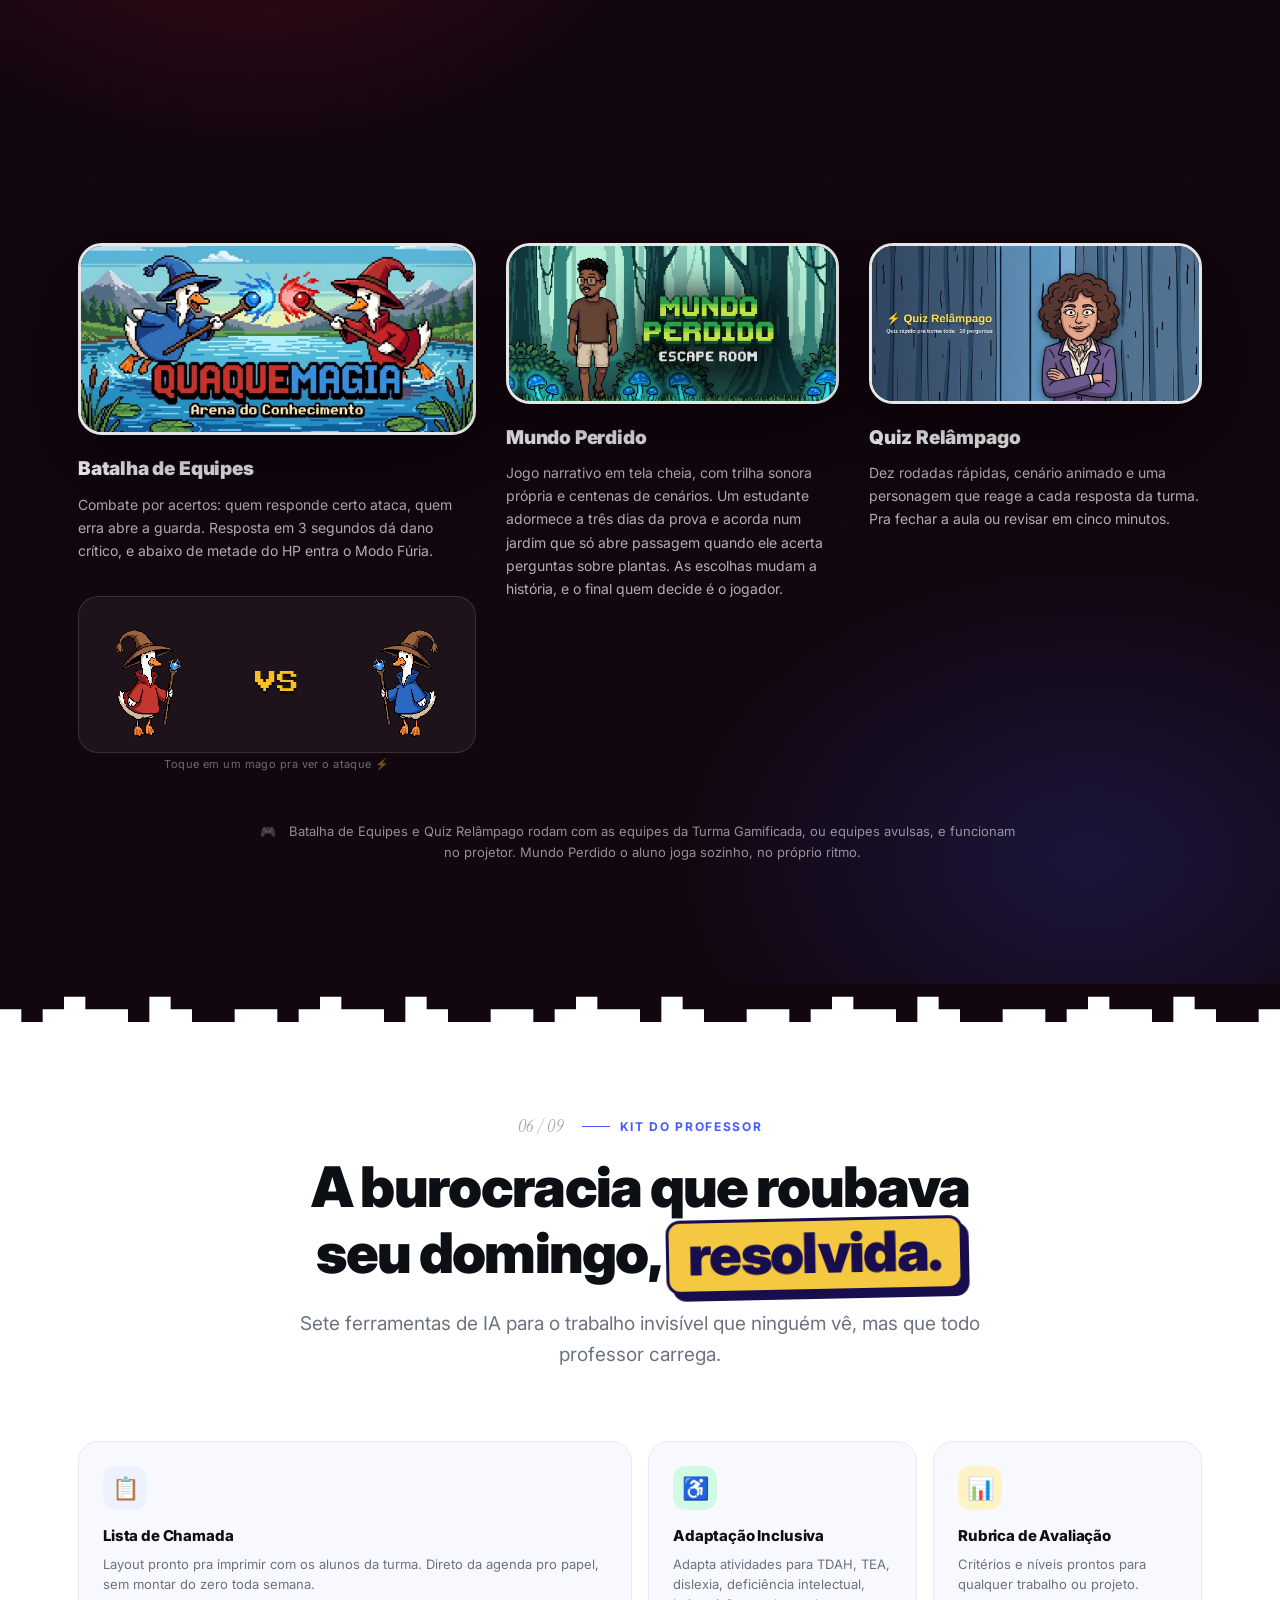
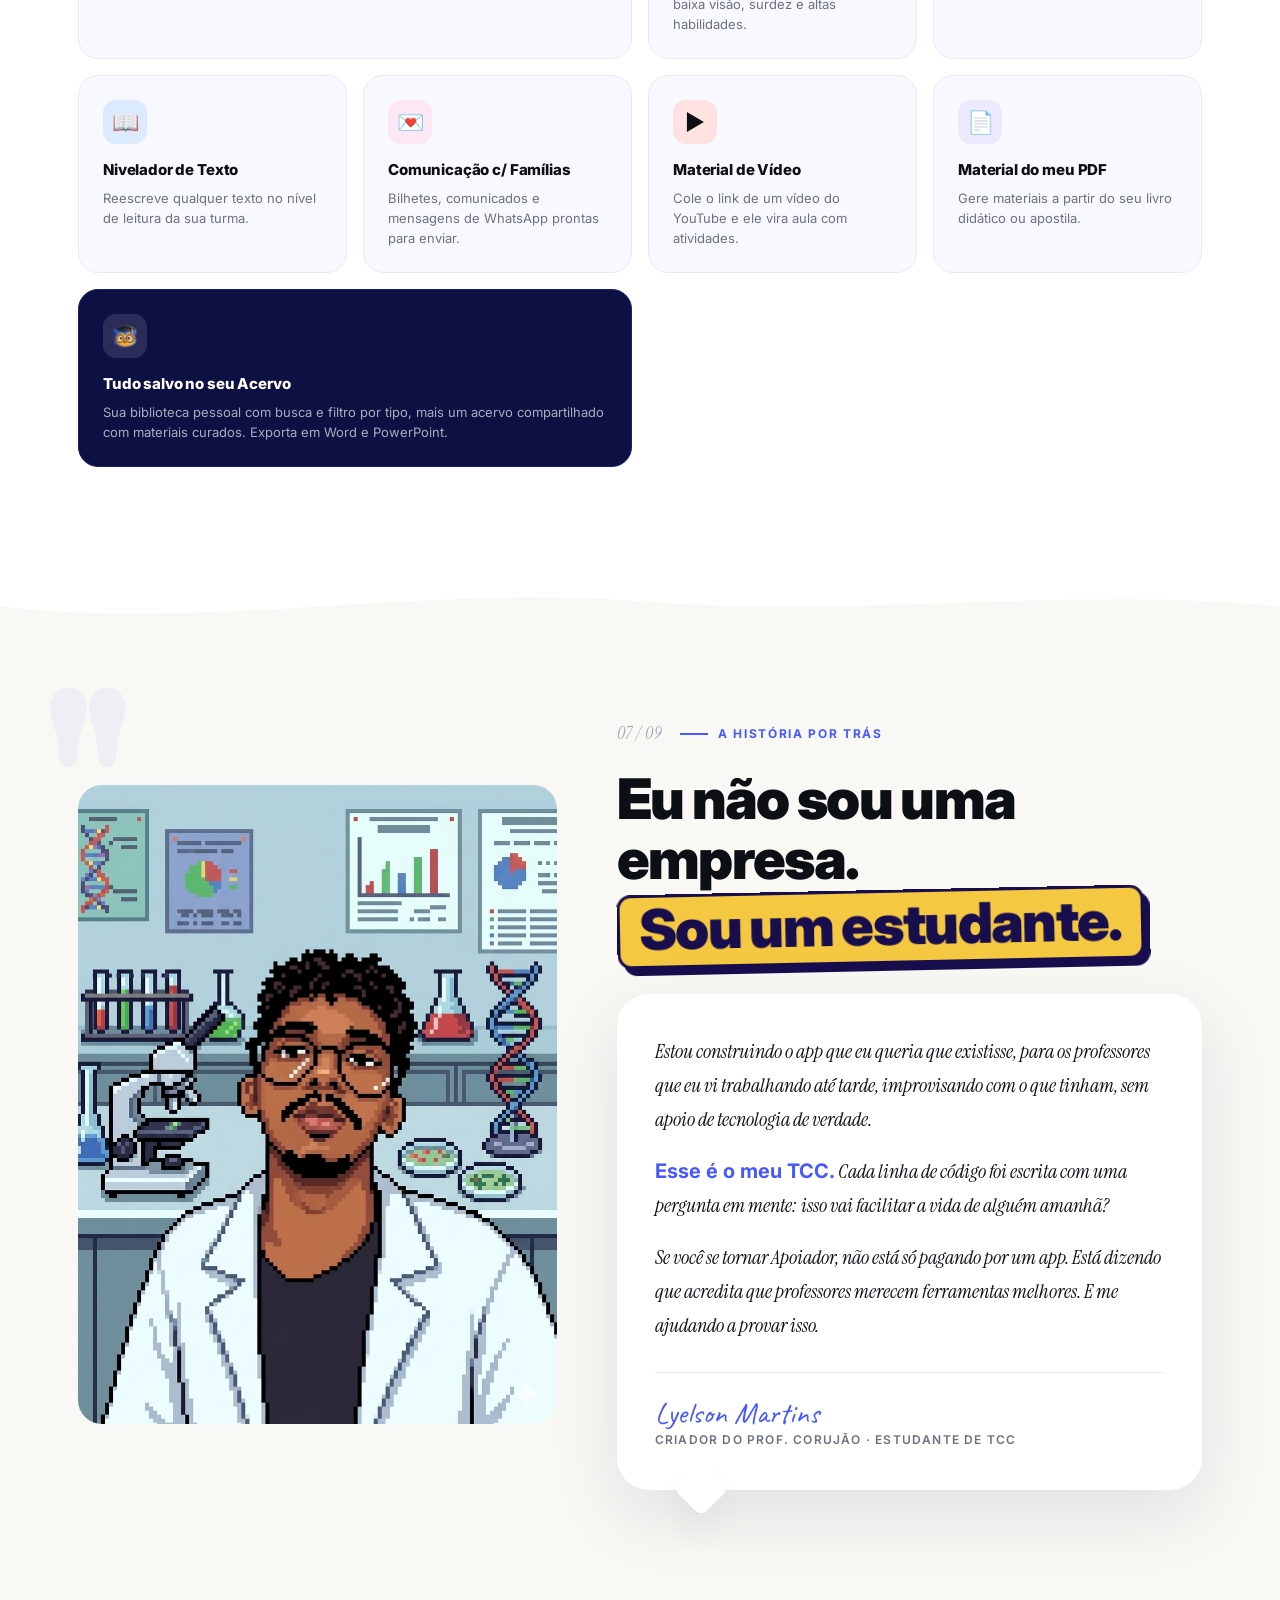
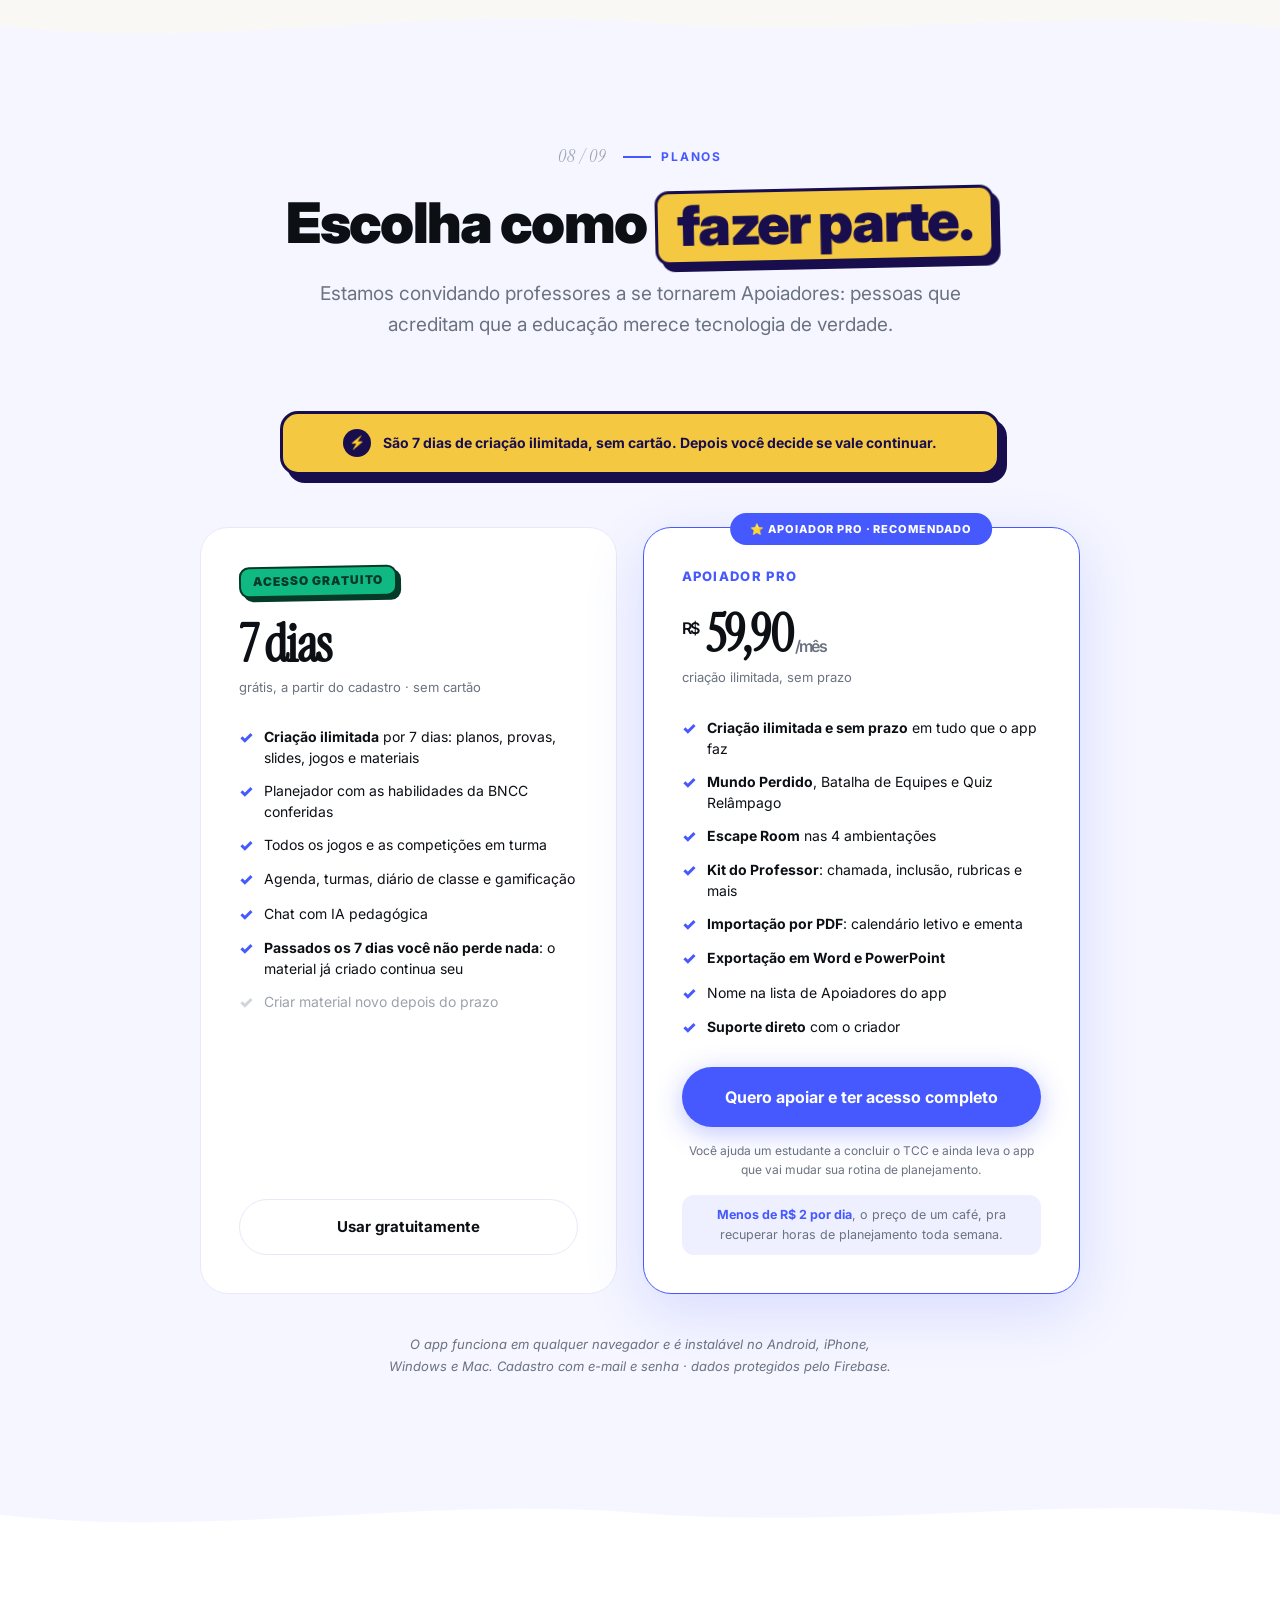
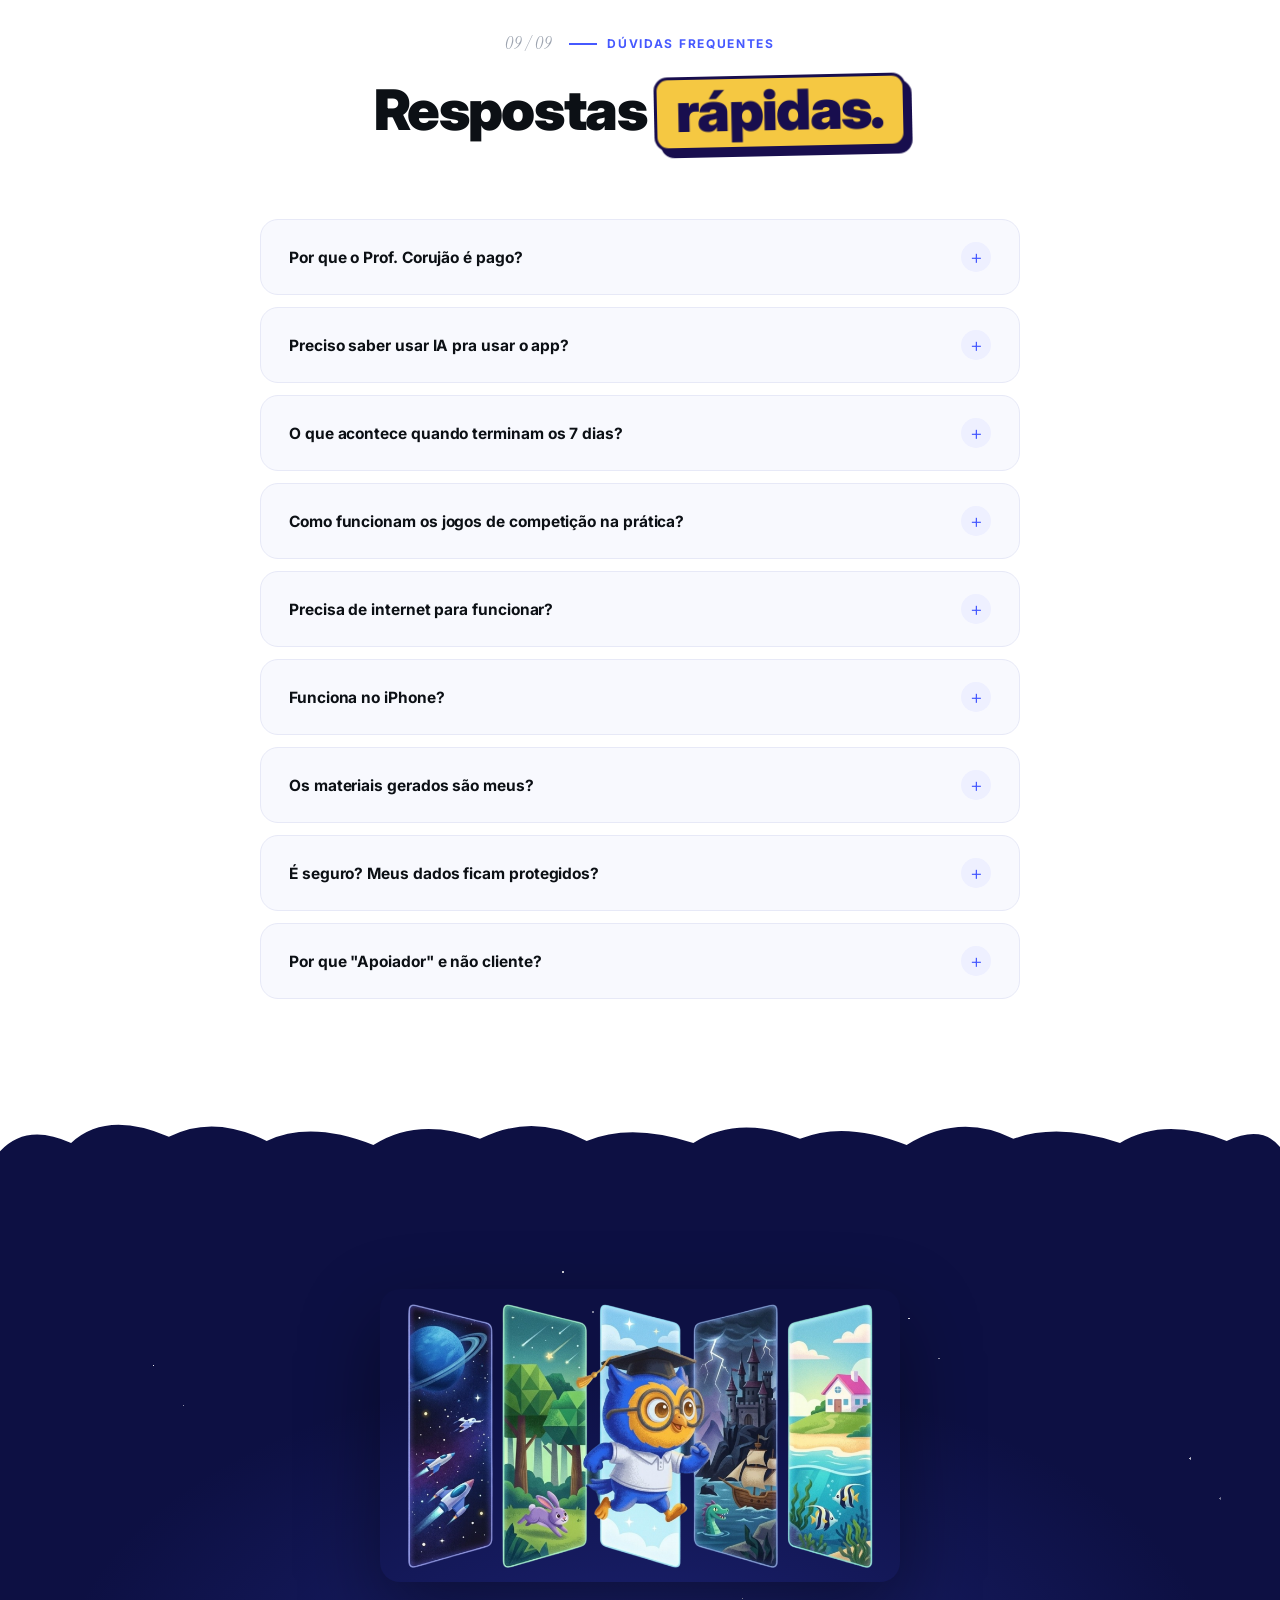
==== commit 89d78fa0: "Replace the 4-competition lineup with the 3 real games, as cards Owner deleted O Milhao and Leilao d" ====
--- a/index.html
+++ b/index.html
@@ -1158,9 +1158,25 @@
     .rule-card.gold { border-color: rgba(251,191,36,.45); }
     .rule-card.gold .rc-name { color: #fbbf24; }
 
+
+    .game-grid {
+      display: grid; grid-template-columns: repeat(3, 1fr);
+      gap: 30px; align-items: start;
+    }
+    @media (max-width: 980px) { .game-grid { grid-template-columns: 1fr; max-width: 460px; margin: 0 auto; } }
+    .game-card .batalha-banner { margin-bottom: 18px; aspect-ratio: 1100/532; }
+    .game-card .batalha-banner img { height: 100%; object-fit: cover; }
+    .gc-name {
+      font-size: 19px; font-weight: 900; color: #fff;
+      margin-bottom: 8px; letter-spacing: -.01em;
+    }
+    .gc-desc { font-size: 14px; color: rgba(255,255,255,.68); line-height: 1.65; }
+
     .batalha-cta-note {
-      margin-top: 26px; font-size: 13px; color: rgba(255,255,255,.55);
-      display: flex; align-items: center; gap: 8px;
+      margin-top: 30px; font-size: 13px; color: rgba(255,255,255,.55);
+      display: flex; align-items: flex-start; gap: 8px; max-width: 760px;
+      margin-left: auto; margin-right: auto; text-align: center;
+      justify-content: center;
     }
 
     /* ══════════════════════════════════════
@@ -1613,8 +1629,8 @@
             <div class="bncc-tag">NOVO</div>
             <div class="bncc-text">
               <span>
-                <strong>Mundo Perdido</strong> e 4 competições
-                <small>Jogo narrativo em tela cheia e disputas em turma</small>
+                <strong>Mundo Perdido</strong> e Quiz Relâmpago
+                <small>Jogo narrativo em tela cheia e disputa em equipes</small>
               </span>
             </div>
           </div>
@@ -1630,8 +1646,8 @@
             <div class="hero-stat-lbl">Jogos com IA</div>
           </div>
           <div>
-            <div class="hero-stat-num" data-count="4">4</div>
-            <div class="hero-stat-lbl">Competições em turma</div>
+            <div class="hero-stat-num" data-count="3">3</div>
+            <div class="hero-stat-lbl">Jogos em destaque</div>
           </div>
           <div>
             <div class="hero-stat-num" data-count="7">7</div>
@@ -2191,23 +2207,25 @@
         <div class="eyebrow light">A Grande Novidade</div>
       </div>
       <span class="press-start animate-in" style="transition-delay:.04s">▶ PRESS START</span>
-      <span class="pill pill-new animate-in" style="transition-delay:.05s">🎮 Novo · Mundo Perdido e 4 competições</span>
+      <span class="pill pill-new animate-in" style="transition-delay:.05s">🎮 Novo · 3 jogos em destaque</span>
       <h2 class="batalha-title animate-in" style="transition-delay:.1s">
         A revisão da prova virou <em>o momento mais esperado da semana.</em>
       </h2>
       <p class="batalha-sub animate-in" style="transition-delay:.18s">
-        As perguntas saem da disciplina e do nível da sua turma, e os pontos
-        viram experiência na gamificação. Quatro formatos de disputa, mais um
-        jogo narrativo em tela cheia que o aluno joga sozinho.
+        Batalha em equipes, quiz relâmpago pra fechar a aula, e uma aventura
+        narrativa que o aluno joga sozinho. As perguntas saem da disciplina e
+        do nível da sua turma, e os pontos viram experiência na gamificação.
       </p>
     </div>
 
-    <div class="batalha-grid">
-
-      <div class="animate-in from-left">
+    <div class="game-grid">
+
+      <div class="game-card animate-in from-left">
         <div class="batalha-banner">
           <img src="illu-batalha.jpg" alt="QuaqueMagia, Arena do Conhecimento" loading="lazy">
         </div>
+        <div class="gc-name">Batalha de Equipes</div>
+        <div class="gc-desc">Combate por acertos: quem responde certo ataca, quem erra abre a guarda. Resposta em 3 segundos dá dano crítico, e abaixo de metade do HP entra o Modo Fúria.</div>
         <div class="duel-strip">
           <button type="button" class="duel-duck-btn" id="duck-red-btn" aria-label="Ver o mago vermelho atacar">
             <img src="duck-red-1.png" class="duel-duck red" id="duck-red" alt="Mago vermelho" loading="lazy">
@@ -2220,41 +2238,27 @@
         <p class="duel-hint">Toque em um mago pra ver o ataque ⚡</p>
       </div>
 
-      <div class="animate-in from-right" style="transition-delay:.12s">
-        <div class="rule-cards">
-          <div class="rule-card gold">
-            <span class="rc-em">⚔️</span>
-            <div class="rc-name">Batalha de Equipes</div>
-            <div class="rc-desc">Combate por acertos: quem responde certo ataca, quem erra abre a guarda. Resposta em 3 segundos dá dano crítico e abaixo de metade do HP entra o Modo Fúria.</div>
-          </div>
-          <div class="rule-card">
-            <span class="rc-em">💰</span>
-            <div class="rc-name">O Milhão</div>
-            <div class="rc-desc">Escada de prêmios com patamares de segurança. A tensão de arriscar mais uma pergunta ou parar.</div>
-          </div>
-          <div class="rule-card">
-            <span class="rc-em">🔨</span>
-            <div class="rc-name">Leilão do Saber</div>
-            <div class="rc-desc">As equipes apostam pontos antes de saber se acertaram. Ensina a turma a medir a própria confiança.</div>
-          </div>
-          <div class="rule-card gold">
-            <span class="rc-em">⚡</span>
-            <div class="rc-name">Quiz Relâmpago</div>
-            <div class="rc-desc">Dez rodadas rápidas, cenário animado e uma personagem que reage a cada resposta da turma.</div>
-          </div>
-          <div class="rule-card" style="grid-column:1/-1">
-            <span class="rc-em">🌿</span>
-            <div class="rc-name">Mundo Perdido</div>
-            <div class="rc-desc">Jogo narrativo em tela cheia, com trilha sonora e centenas de cenários. Um estudante adormece a três dias da prova final e acorda num jardim que só abre passagem quando ele acerta perguntas sobre plantas. As escolhas mudam as reações dos personagens e o final quem decide é o jogador. Você pode gerar o próprio conjunto de perguntas e compartilhar a partida.</div>
-          </div>
-        </div>
-
-        <p class="batalha-cta-note">
-          <span>🎮</span> Todas integradas às equipes da Turma Gamificada, ou jogue com equipes avulsas. Funciona no projetor.
-        </p>
+      <div class="game-card animate-in" style="transition-delay:.08s">
+        <div class="batalha-banner">
+          <img src="illu-mundo-perdido.jpg" alt="Mundo Perdido, Escape Room" loading="lazy">
+        </div>
+        <div class="gc-name">Mundo Perdido</div>
+        <div class="gc-desc">Jogo narrativo em tela cheia, com trilha sonora própria e centenas de cenários. Um estudante adormece a três dias da prova e acorda num jardim que só abre passagem quando ele acerta perguntas sobre plantas. As escolhas mudam a história, e o final quem decide é o jogador.</div>
+      </div>
+
+      <div class="game-card animate-in from-right" style="transition-delay:.16s">
+        <div class="batalha-banner">
+          <img src="illu-quiz-relampago.png" alt="Quiz Relâmpago" loading="lazy">
+        </div>
+        <div class="gc-name">Quiz Relâmpago</div>
+        <div class="gc-desc">Dez rodadas rápidas, cenário animado e uma personagem que reage a cada resposta da turma. Pra fechar a aula ou revisar em cinco minutos.</div>
       </div>
 
     </div>
+
+    <p class="batalha-cta-note">
+      <span>🎮</span> Batalha de Equipes e Quiz Relâmpago rodam com as equipes da Turma Gamificada, ou equipes avulsas, e funcionam no projetor. Mundo Perdido o aluno joga sozinho, no próprio ritmo.
+    </p>
   </div>
 </section>
 
@@ -2457,7 +2461,7 @@
         <div class="plan-period">criação ilimitada, sem prazo</div>
         <ul class="plan-feats">
           <li><span class="pf-check">✓</span> <span><strong>Criação ilimitada e sem prazo</strong> em tudo que o app faz</span></li>
-          <li><span class="pf-check">✓</span> <span><strong>Mundo Perdido</strong> e as 4 competições em turma</span></li>
+          <li><span class="pf-check">✓</span> <span><strong>Mundo Perdido</strong>, Batalha de Equipes e Quiz Relâmpago</span></li>
           <li><span class="pf-check">✓</span> <span><strong>Escape Room</strong> nas 4 ambientações</span></li>
           <li><span class="pf-check">✓</span> <span><strong>Kit do Professor</strong>: chamada, inclusão, rubricas e mais</span></li>
           <li><span class="pf-check">✓</span> <span><strong>Importação por PDF</strong>: calendário letivo e ementa</span></li>
@@ -2588,10 +2592,10 @@
         <div class="faq-ans">
           Você informa o tema (ex.: "Revolução Industrial, 9º ano"), escolhe as equipes
           e projeta na TV. As perguntas são geradas pela disciplina e nível da turma.
-          Na Batalha de Equipes o acerto ataca e o erro abre a guarda; n'O Milhão a
-          turma sobe uma escada de prêmios; no Leilão do Saber as equipes apostam
-          pontos antes de saber se acertaram; e o Quiz Relâmpago são dez rodadas
-          rápidas com cenário animado. Os pontos viram experiência na gamificação.
+          Na Batalha de Equipes o acerto ataca e o erro abre a guarda, com crítico em
+          3 segundos e Modo Fúria na virada; o Quiz Relâmpago são dez rodadas rápidas
+          com cenário animado. Os pontos viram experiência na gamificação. Já o Mundo
+          Perdido é uma aventura narrativa que o aluno joga sozinho, no próprio ritmo.
         </div>
       </div>
       <div class="faq-item animate-in" style="transition-delay:.20s">
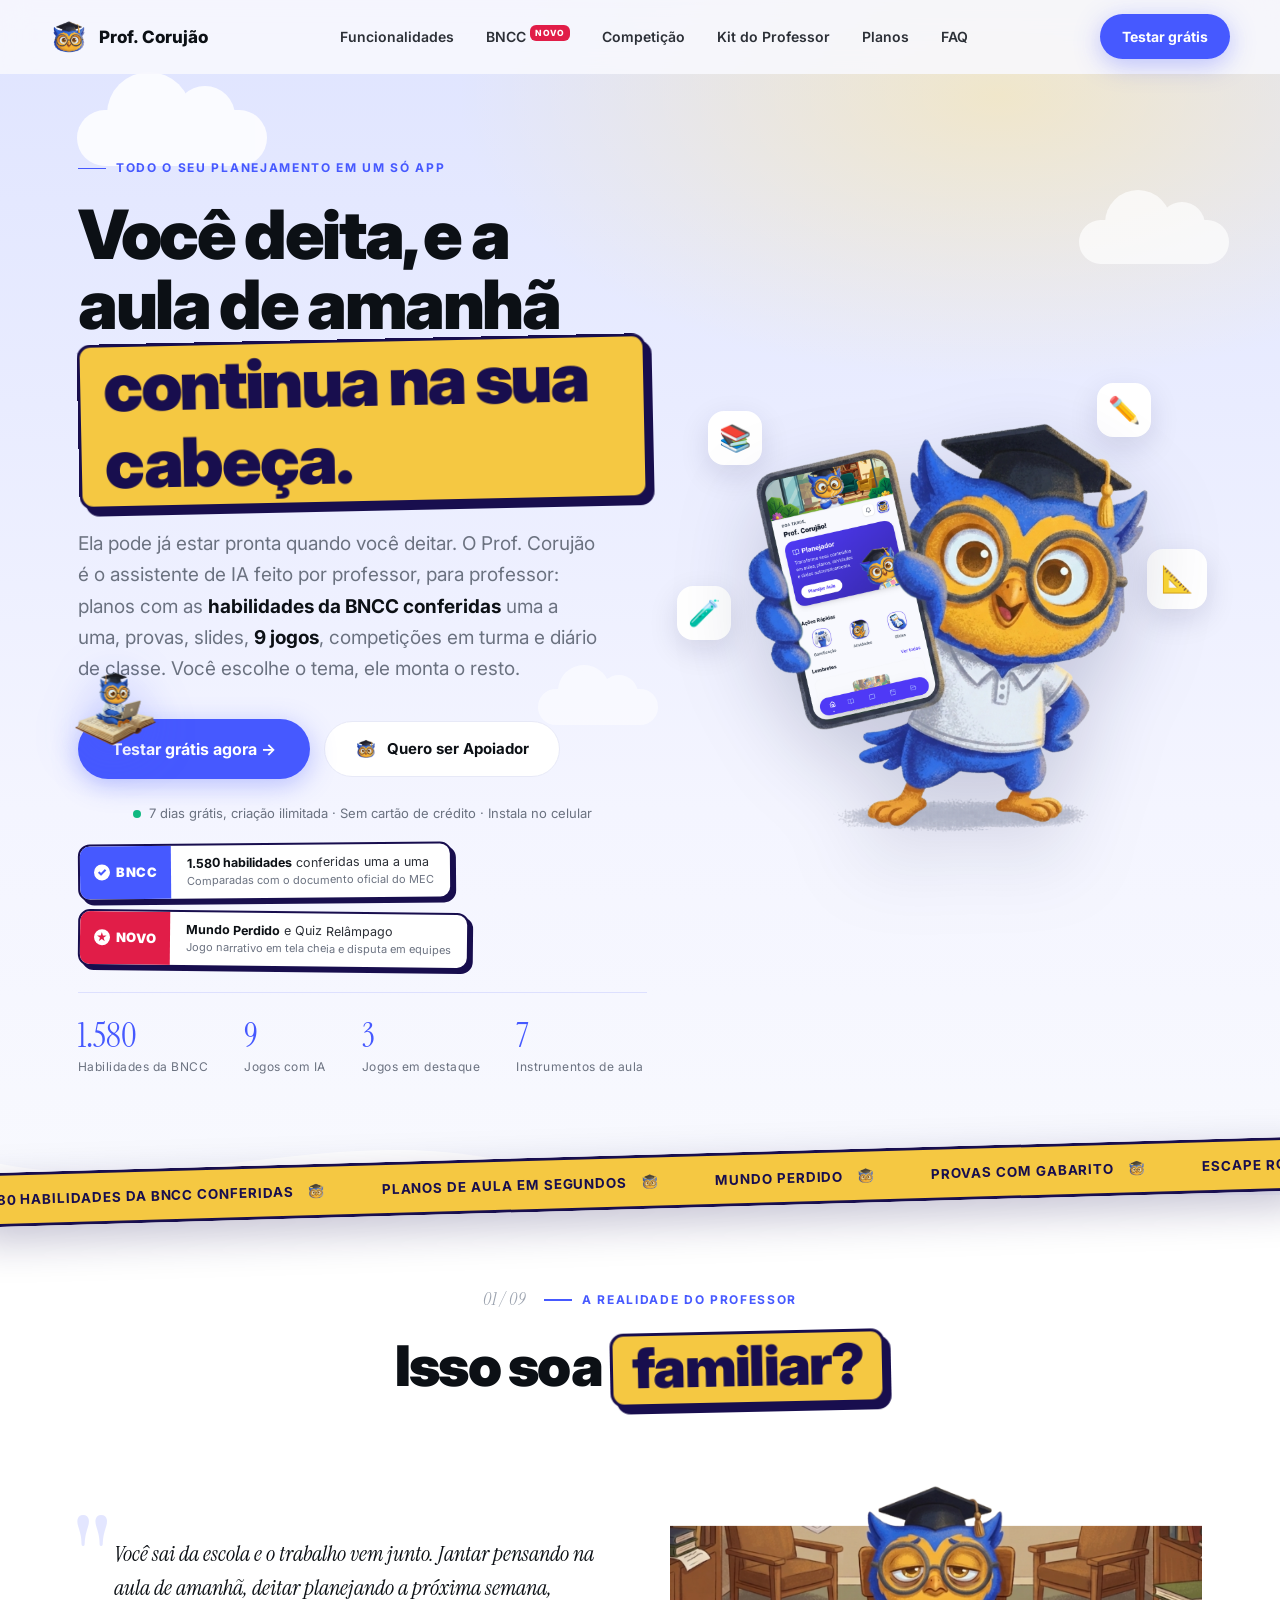
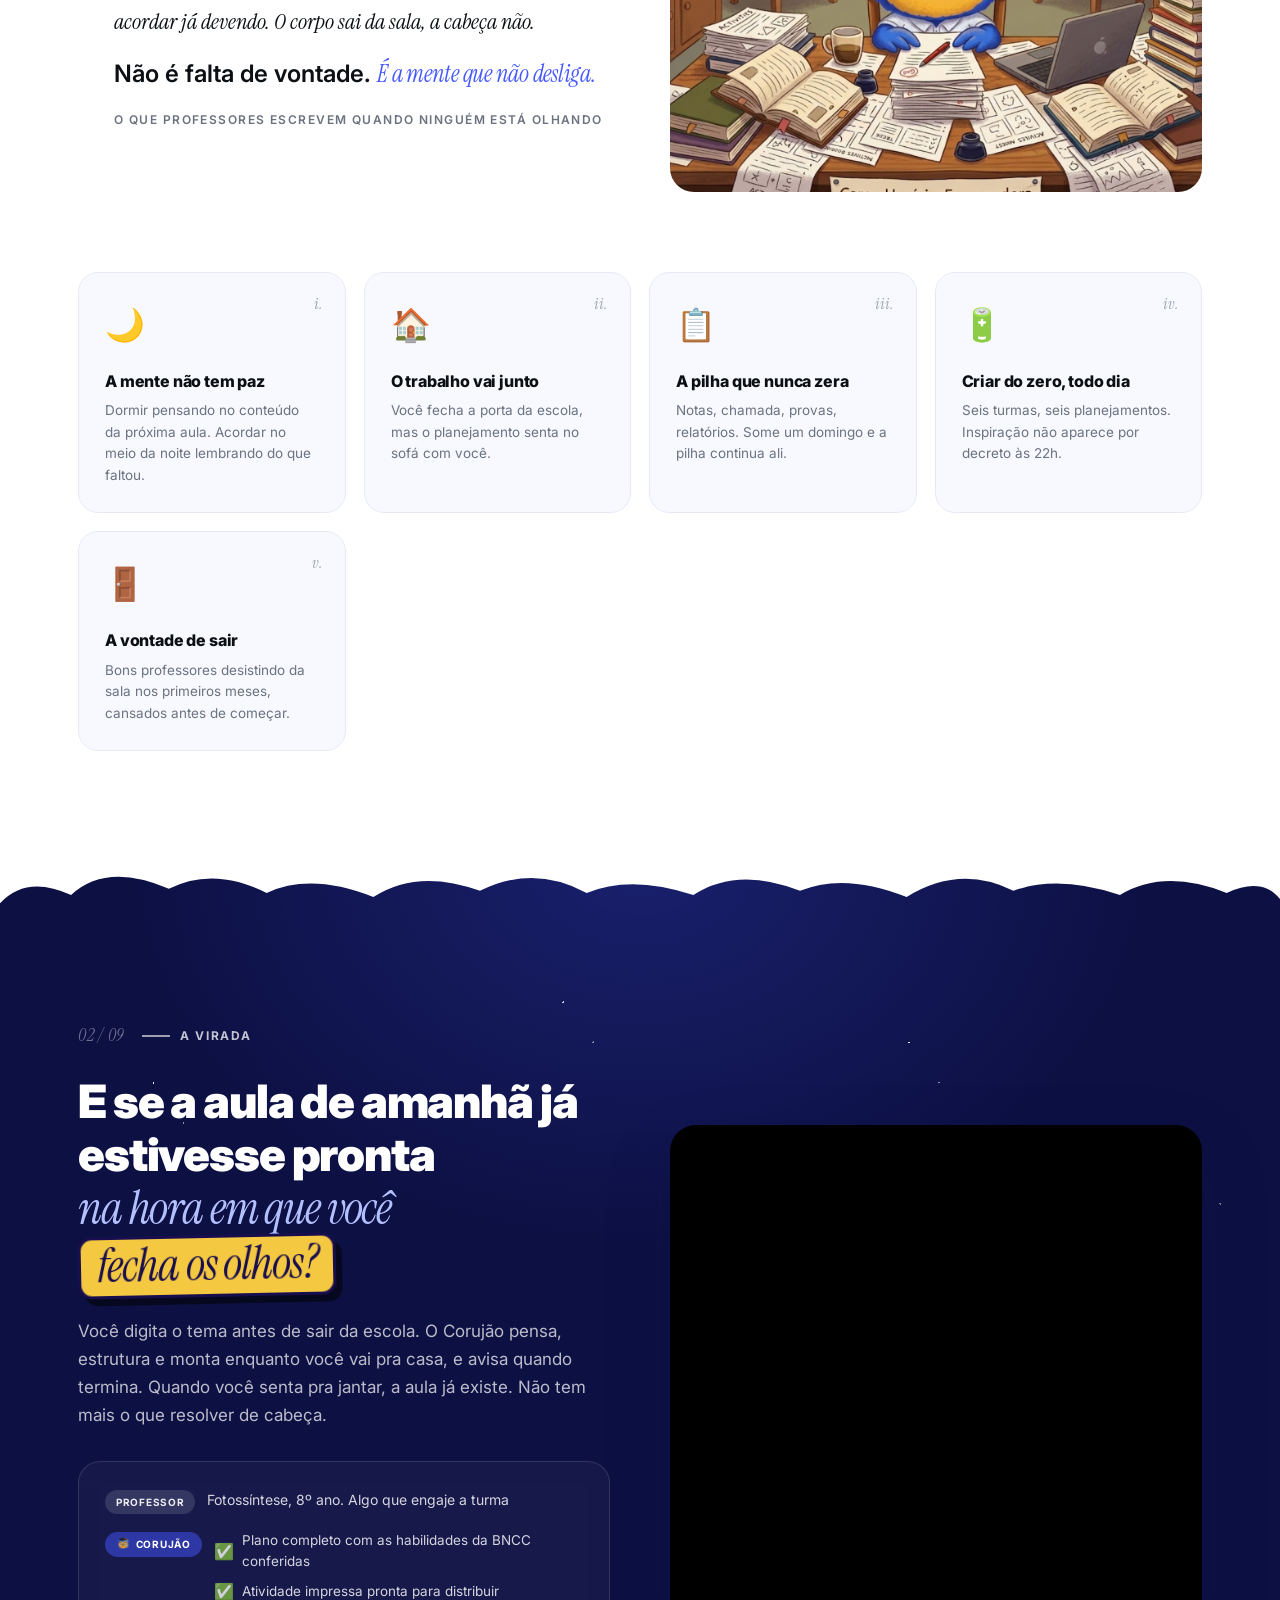
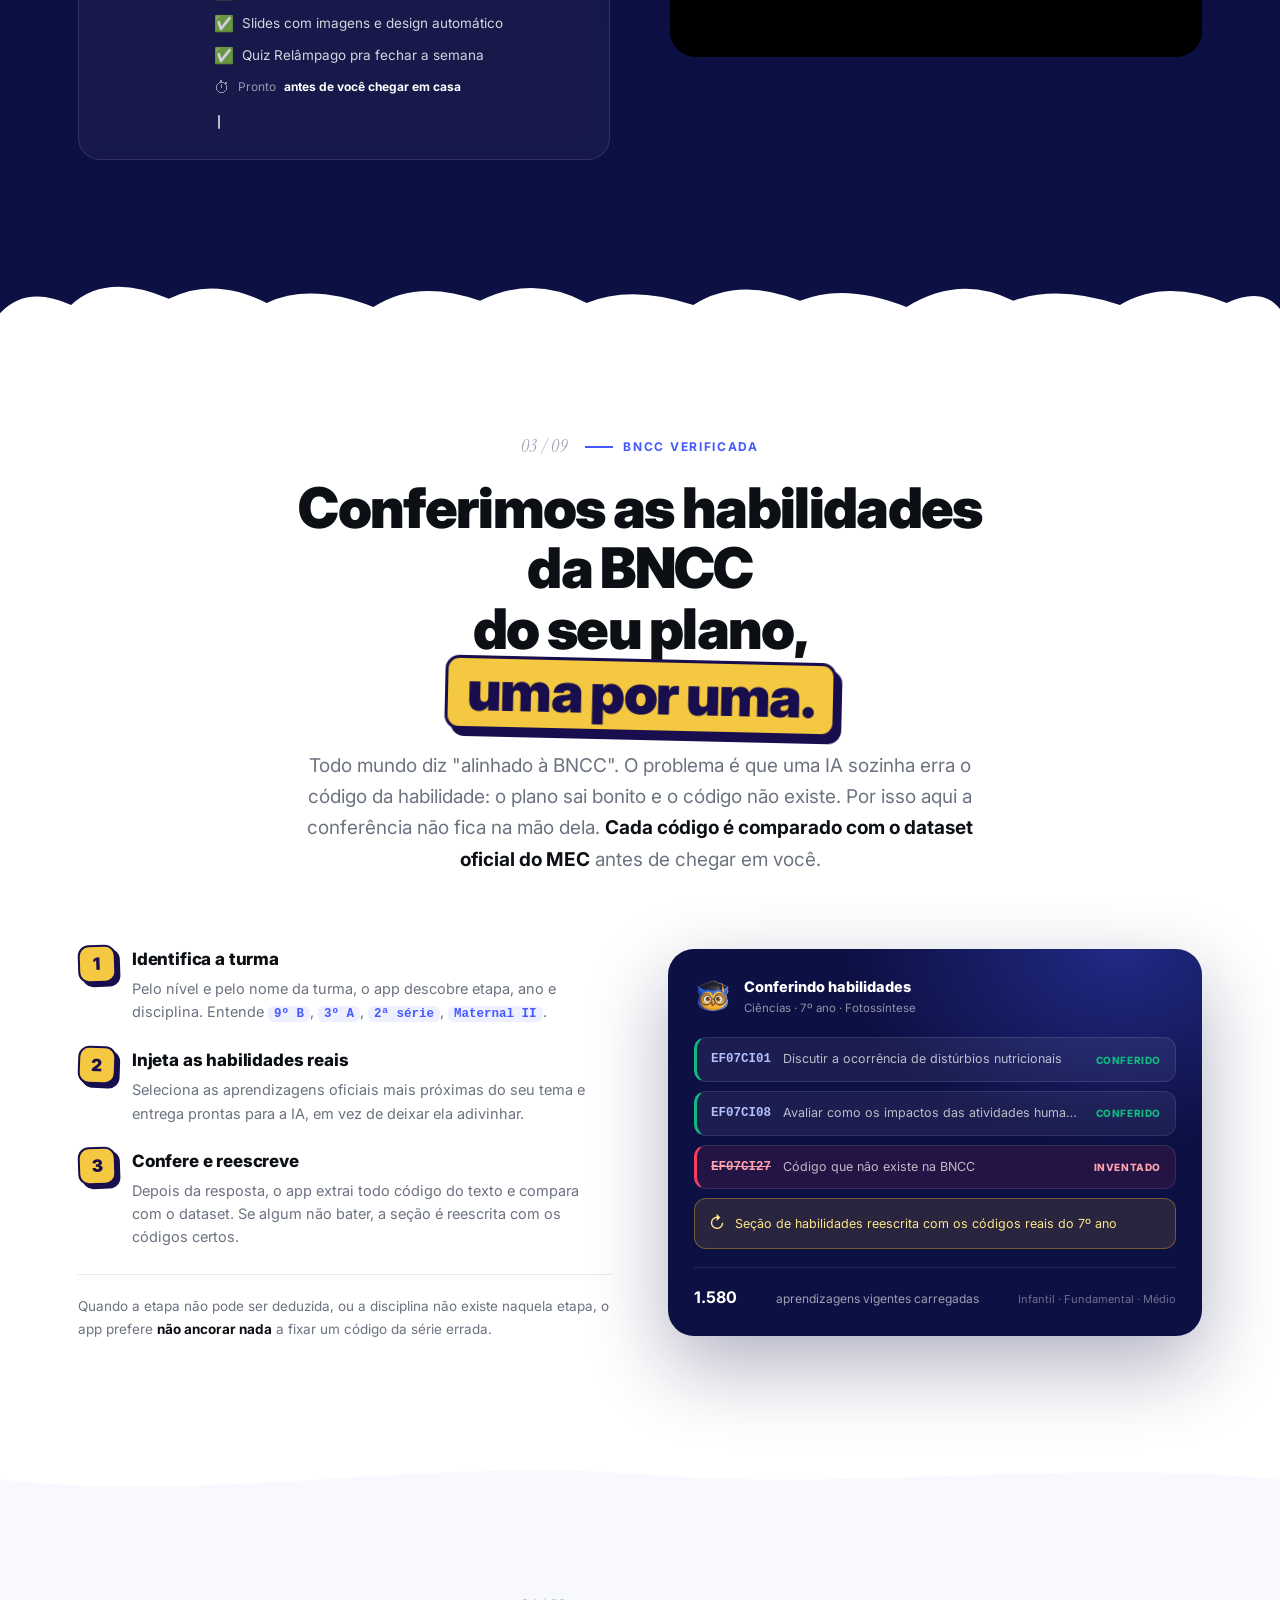
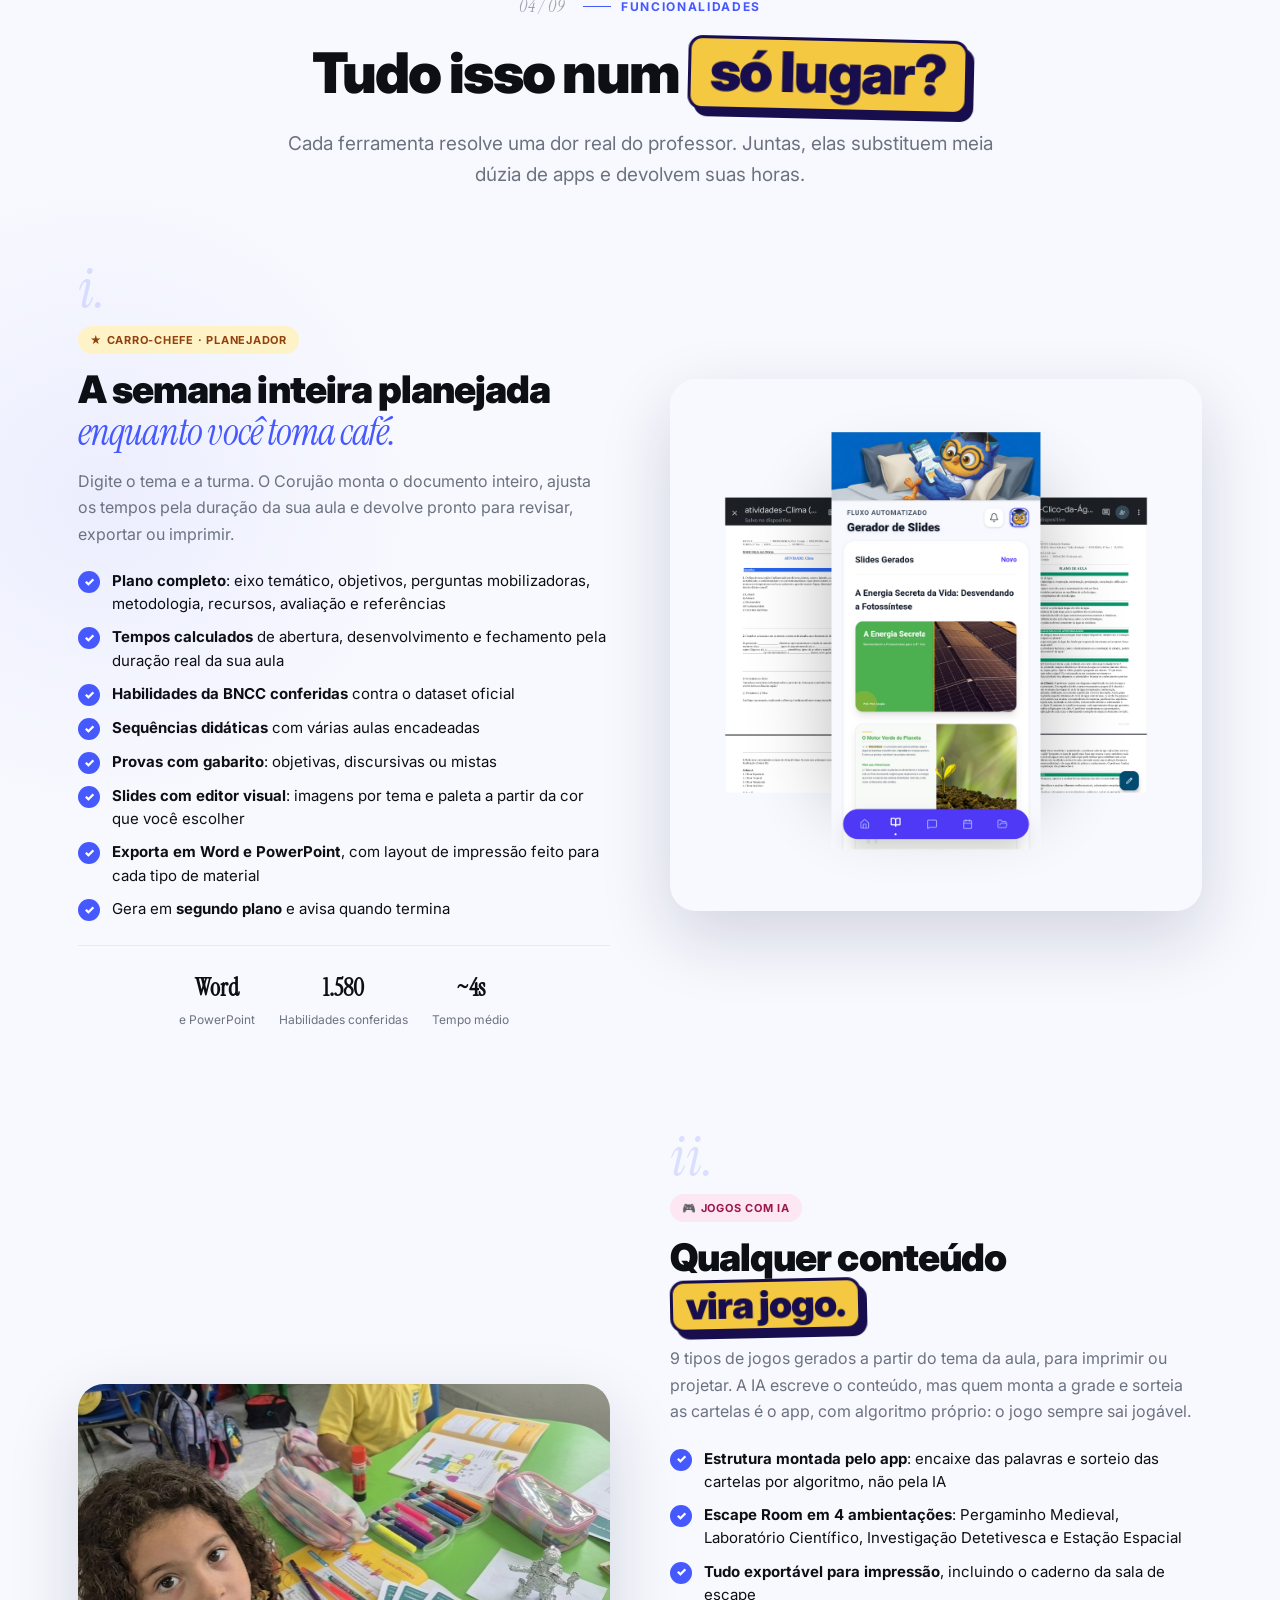
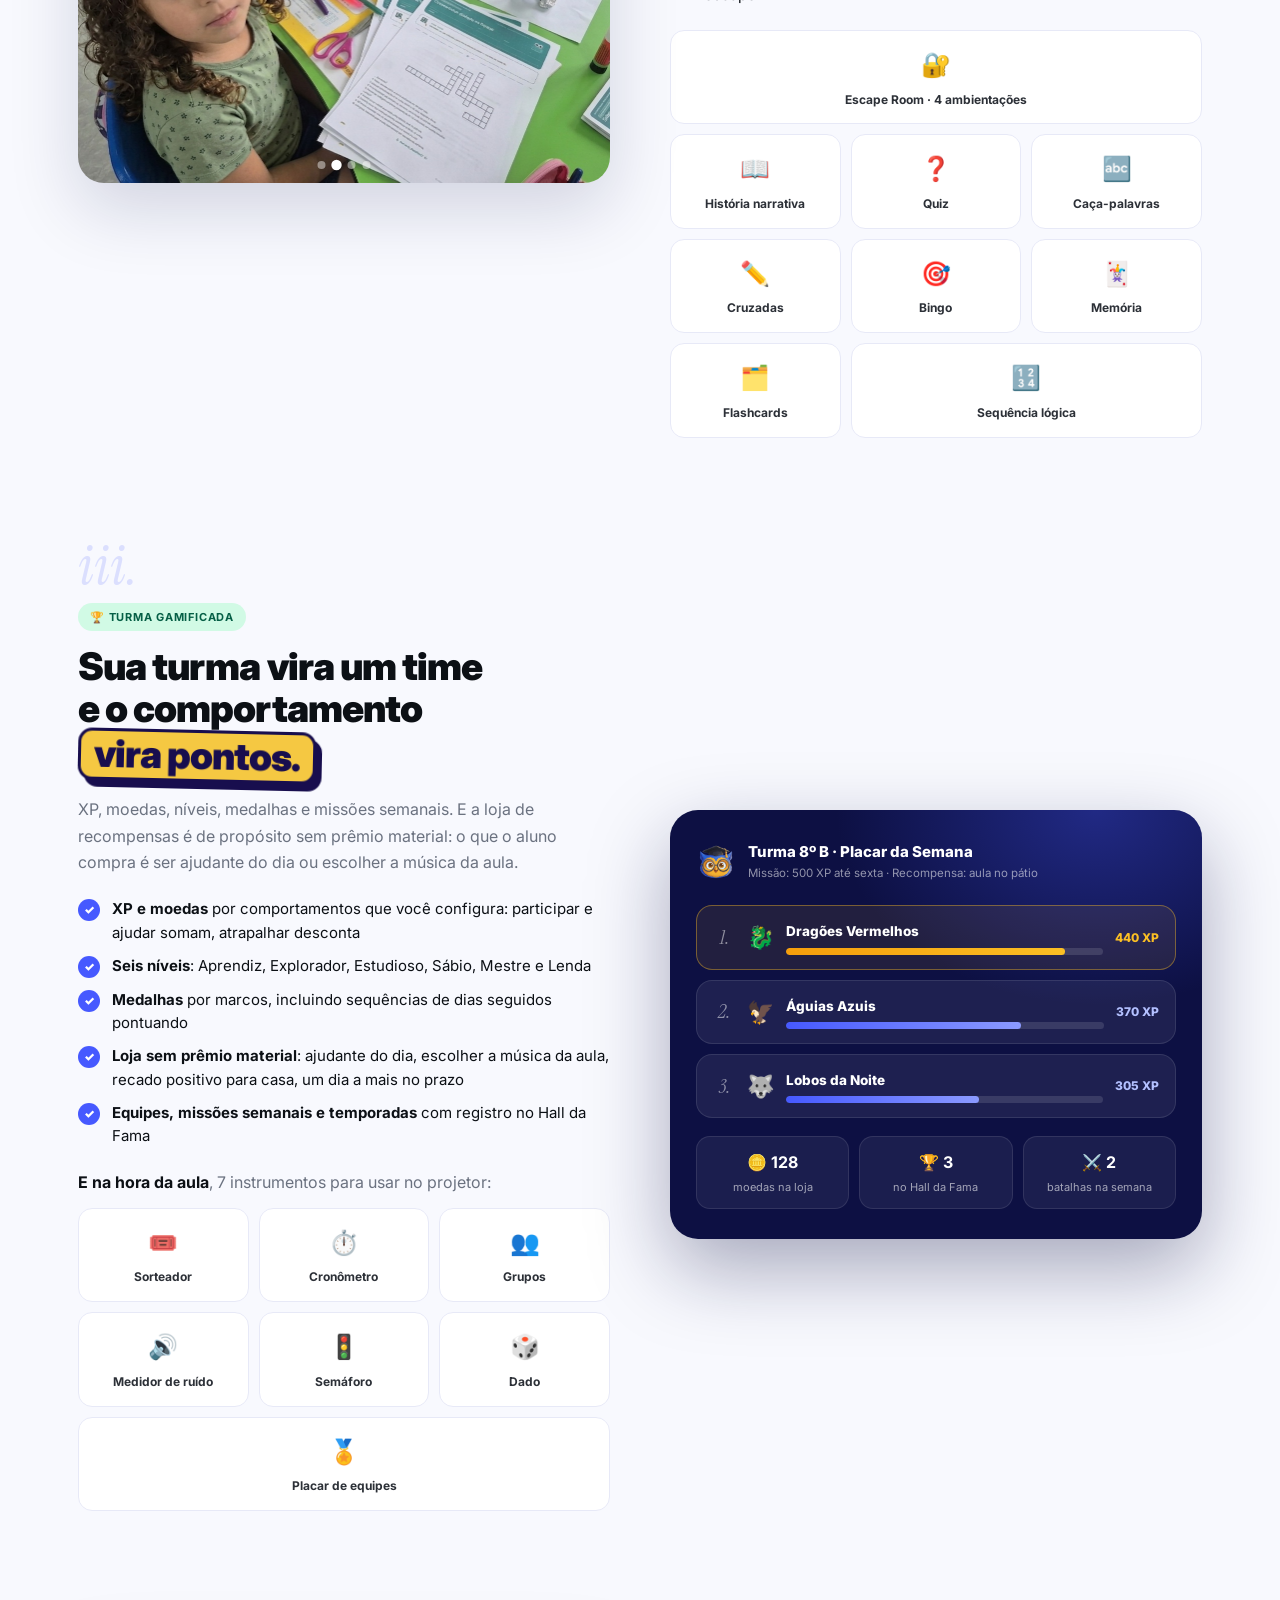
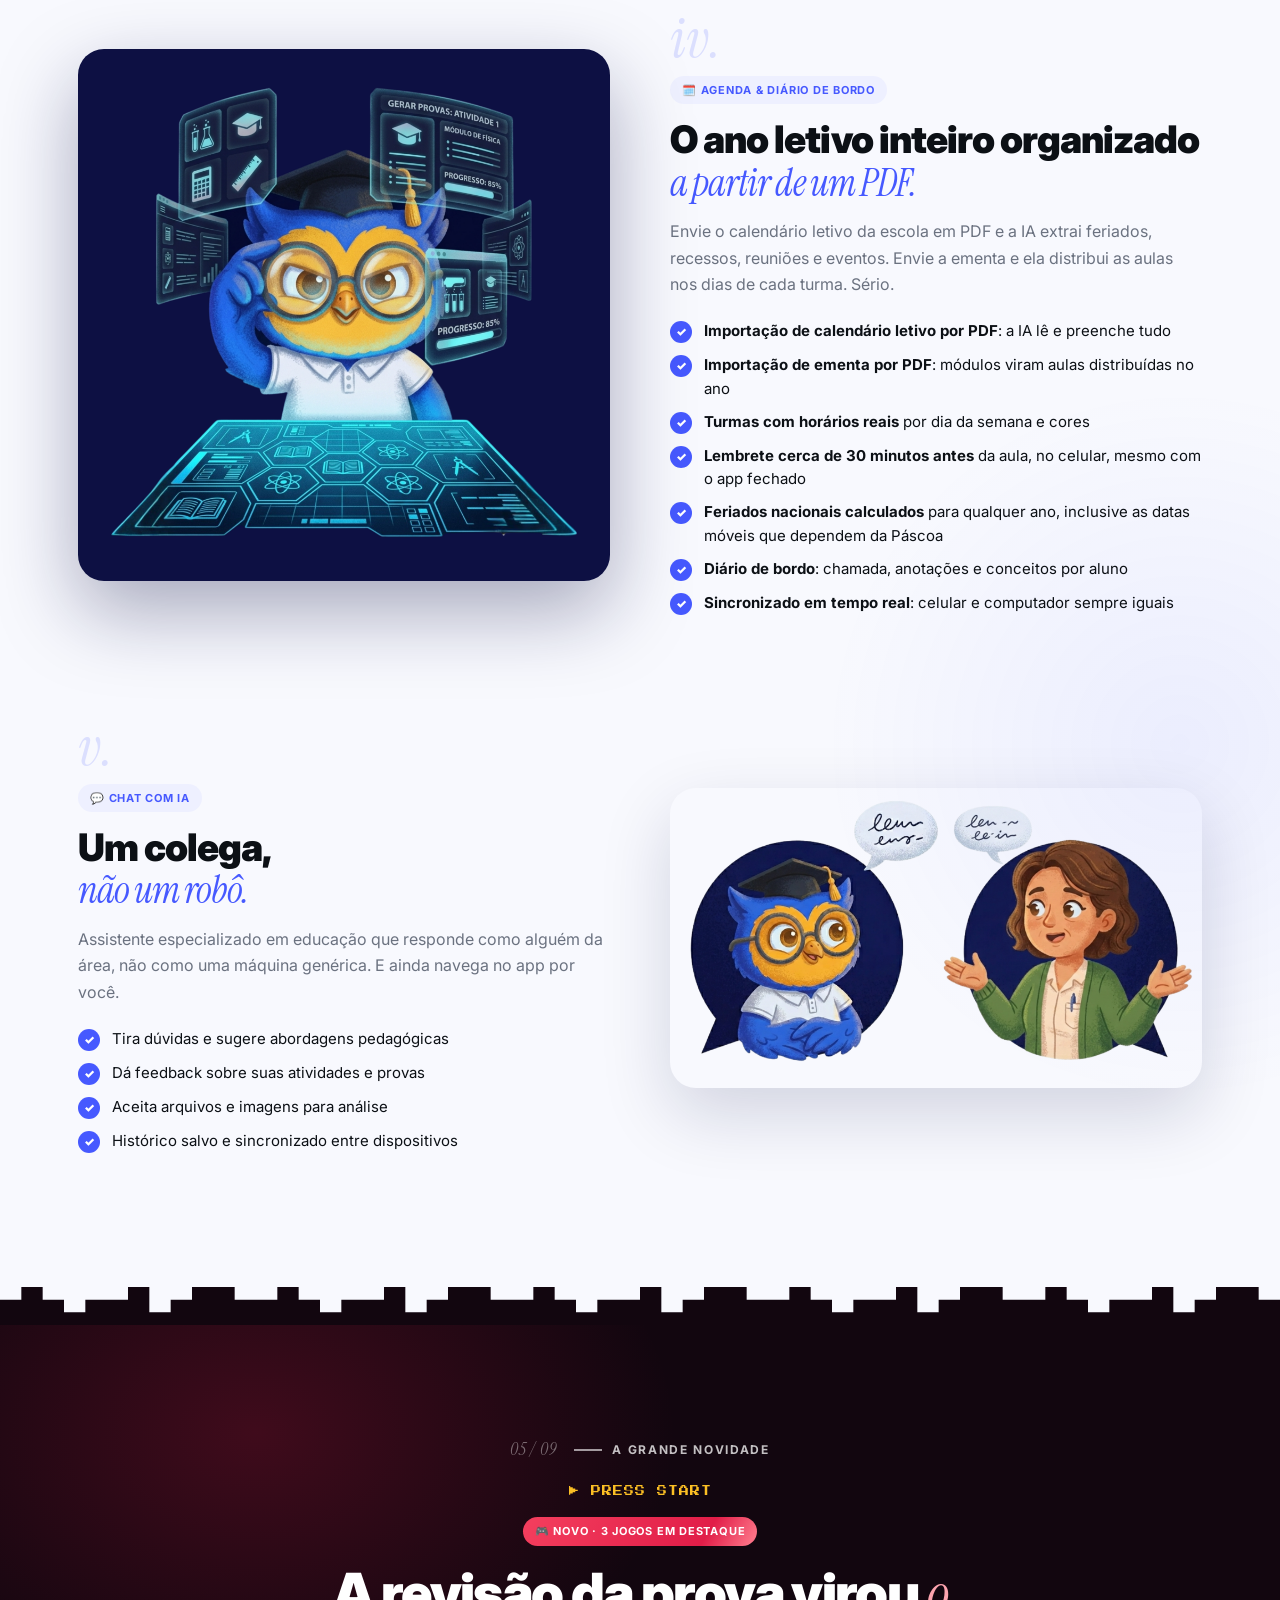
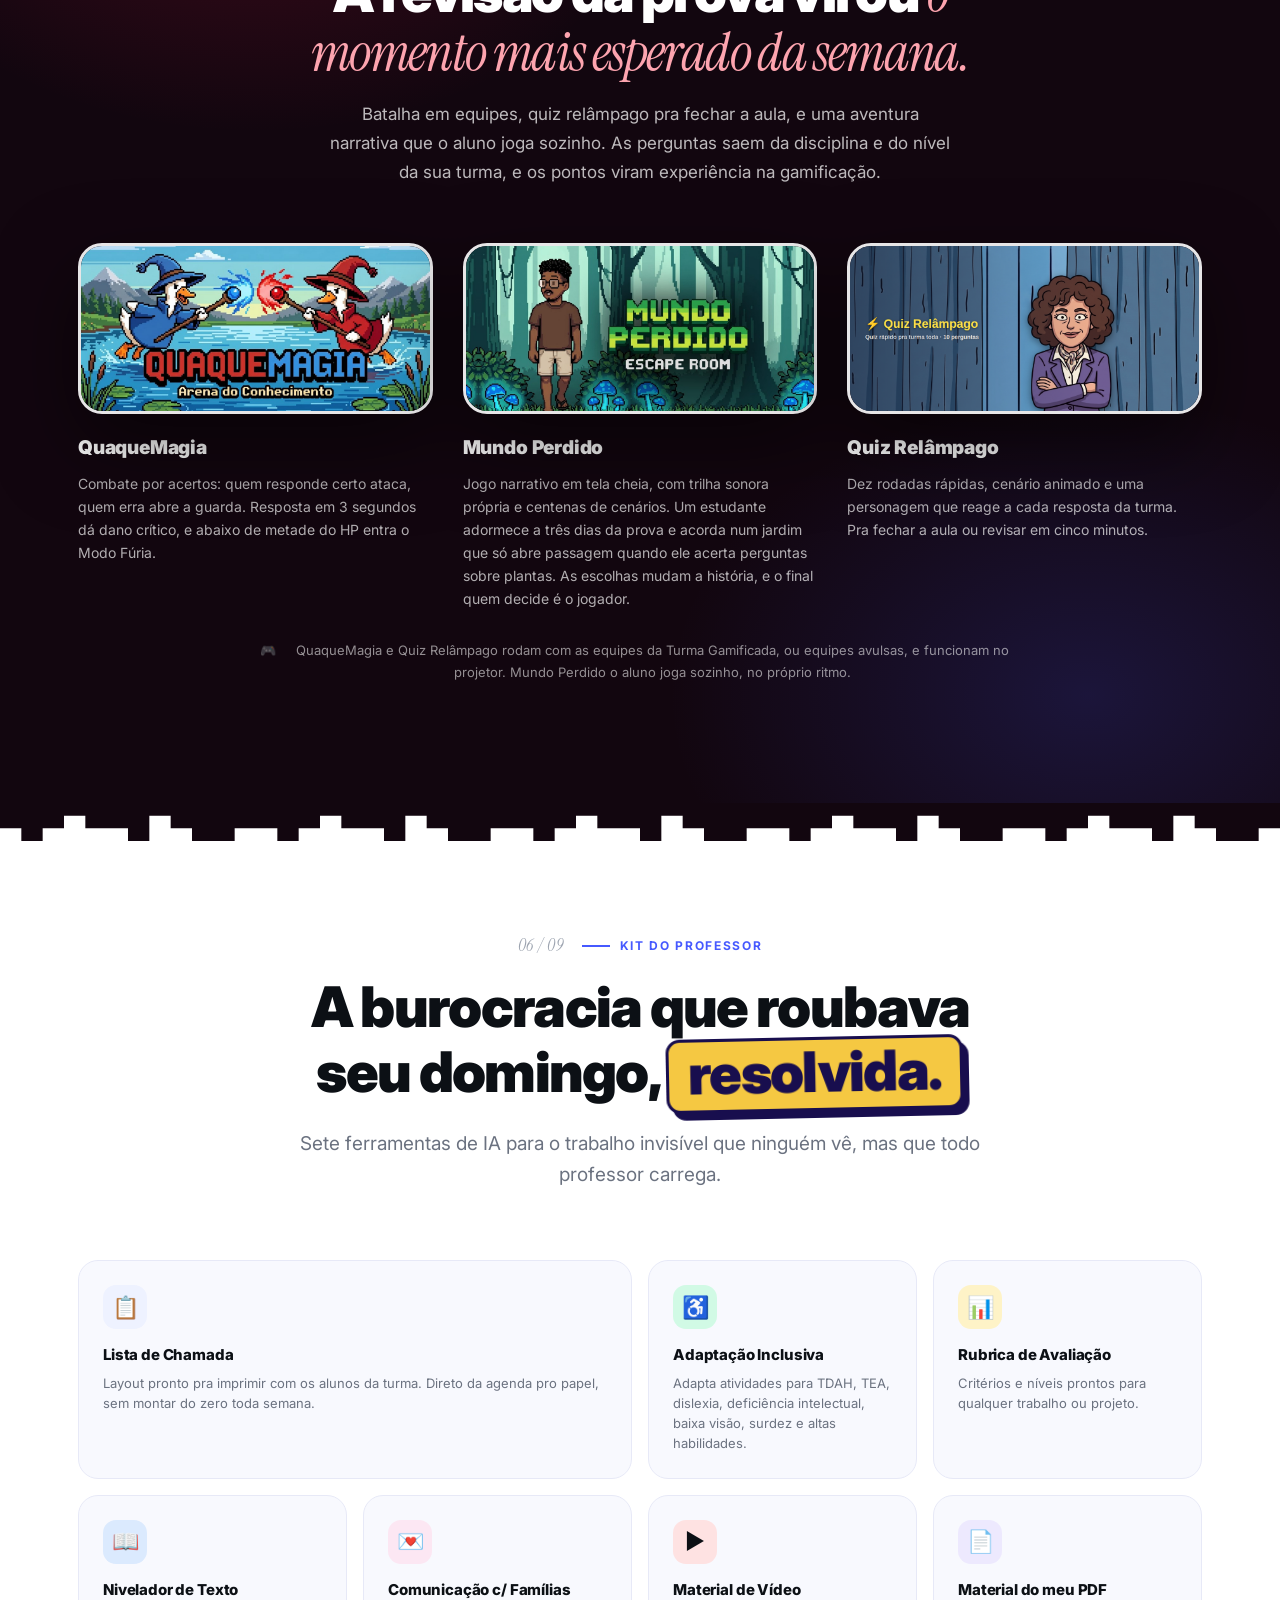
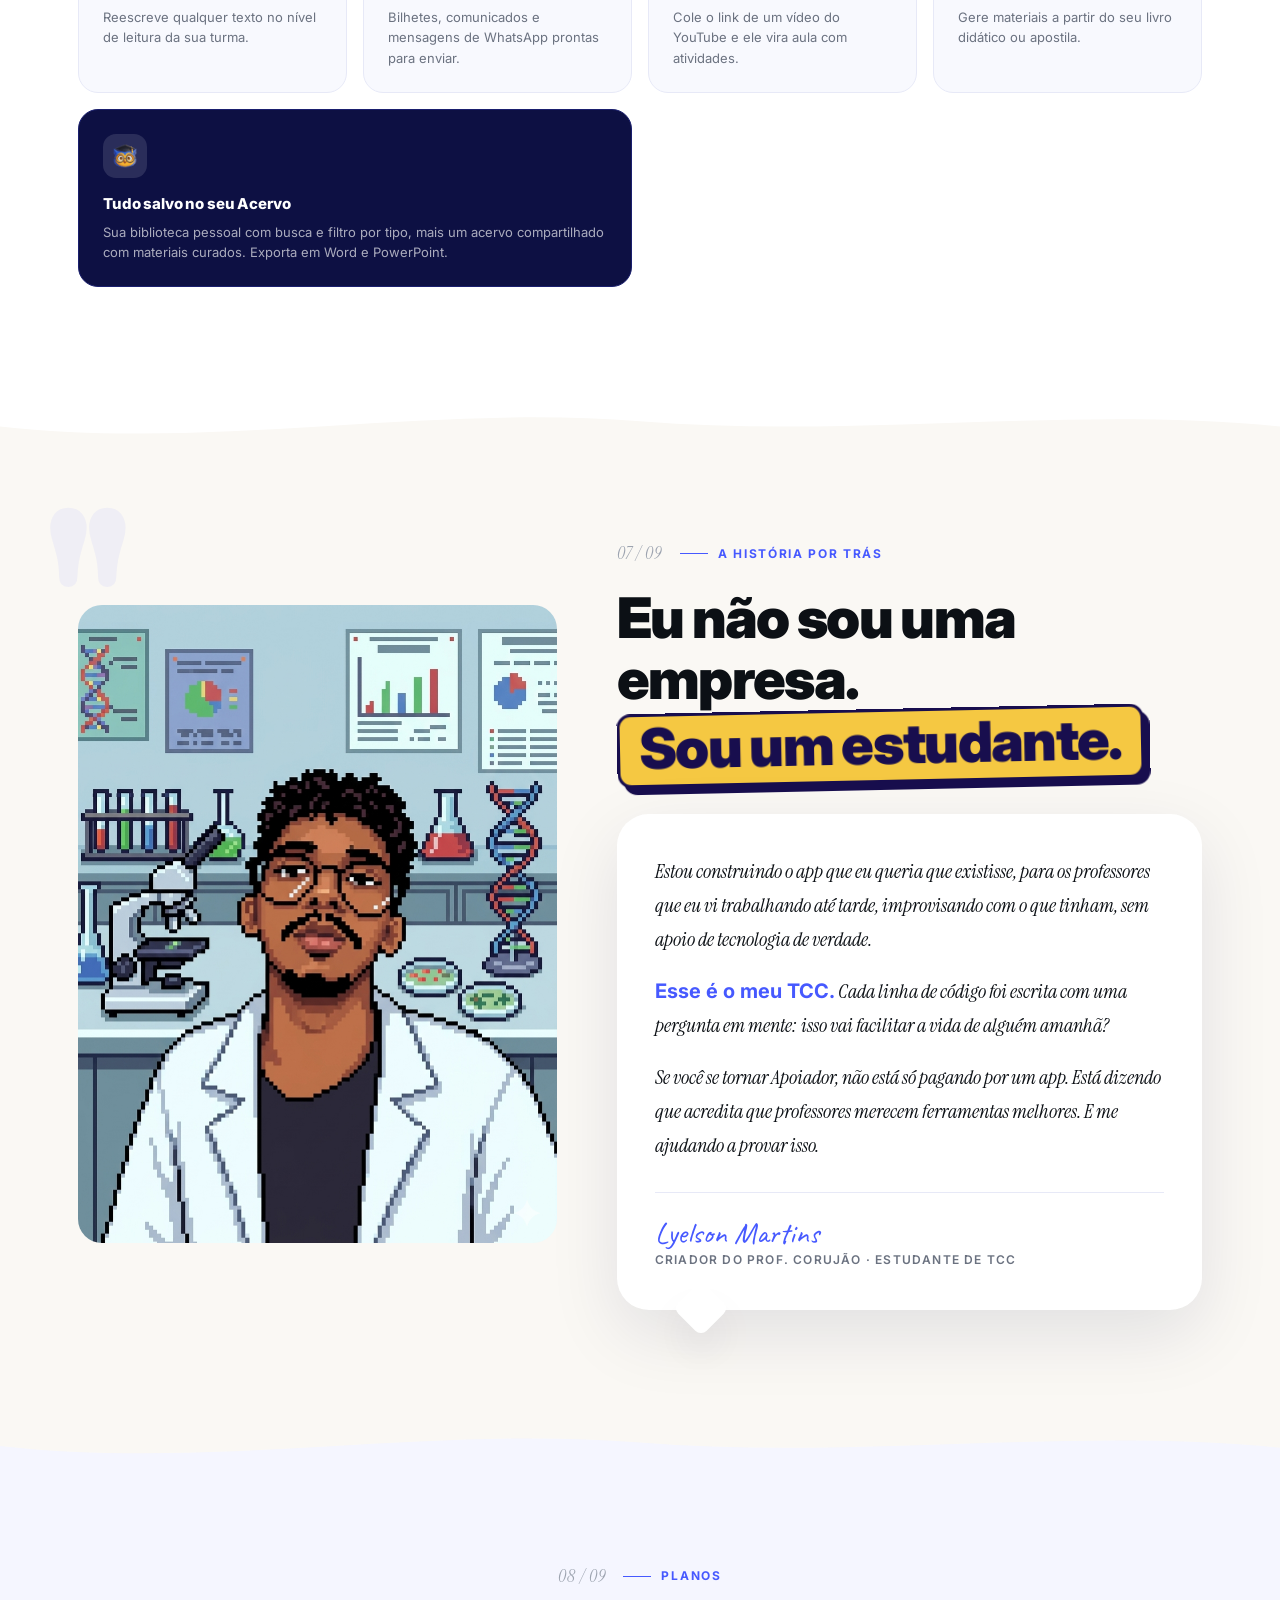
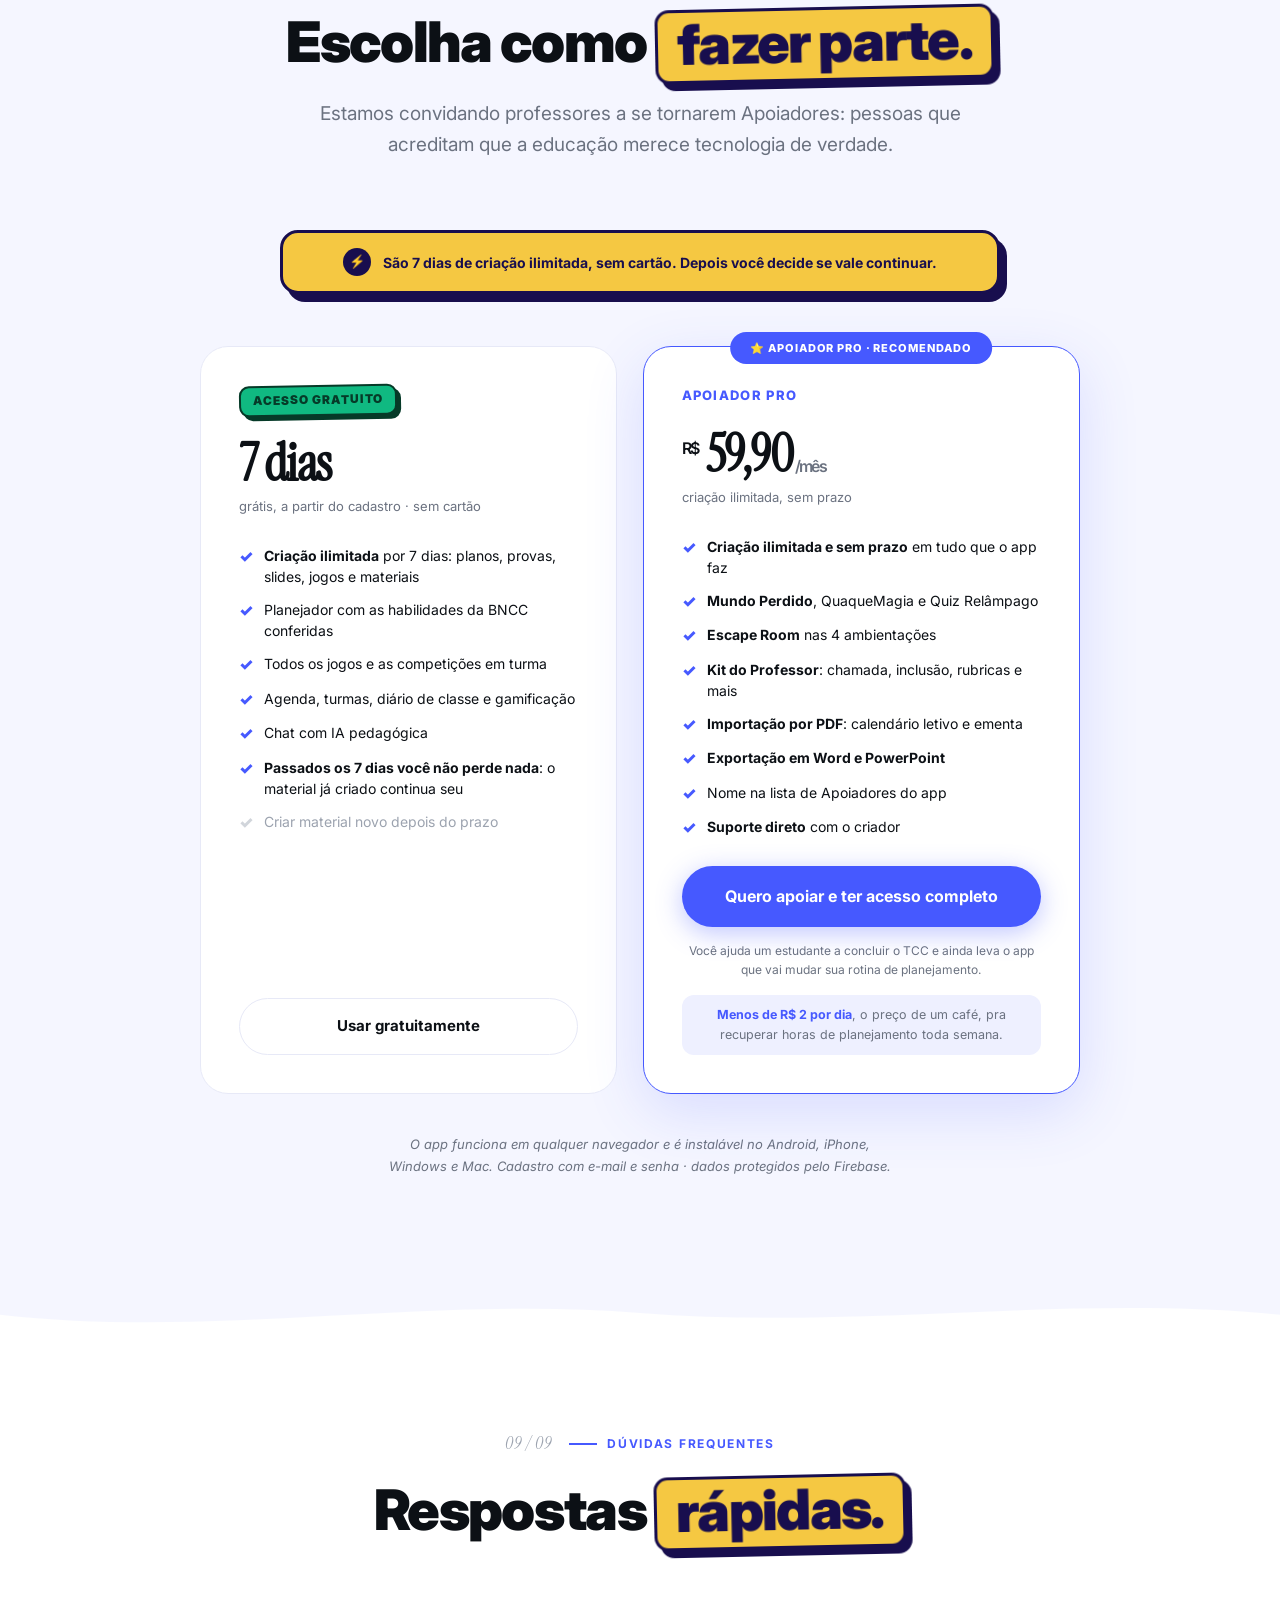
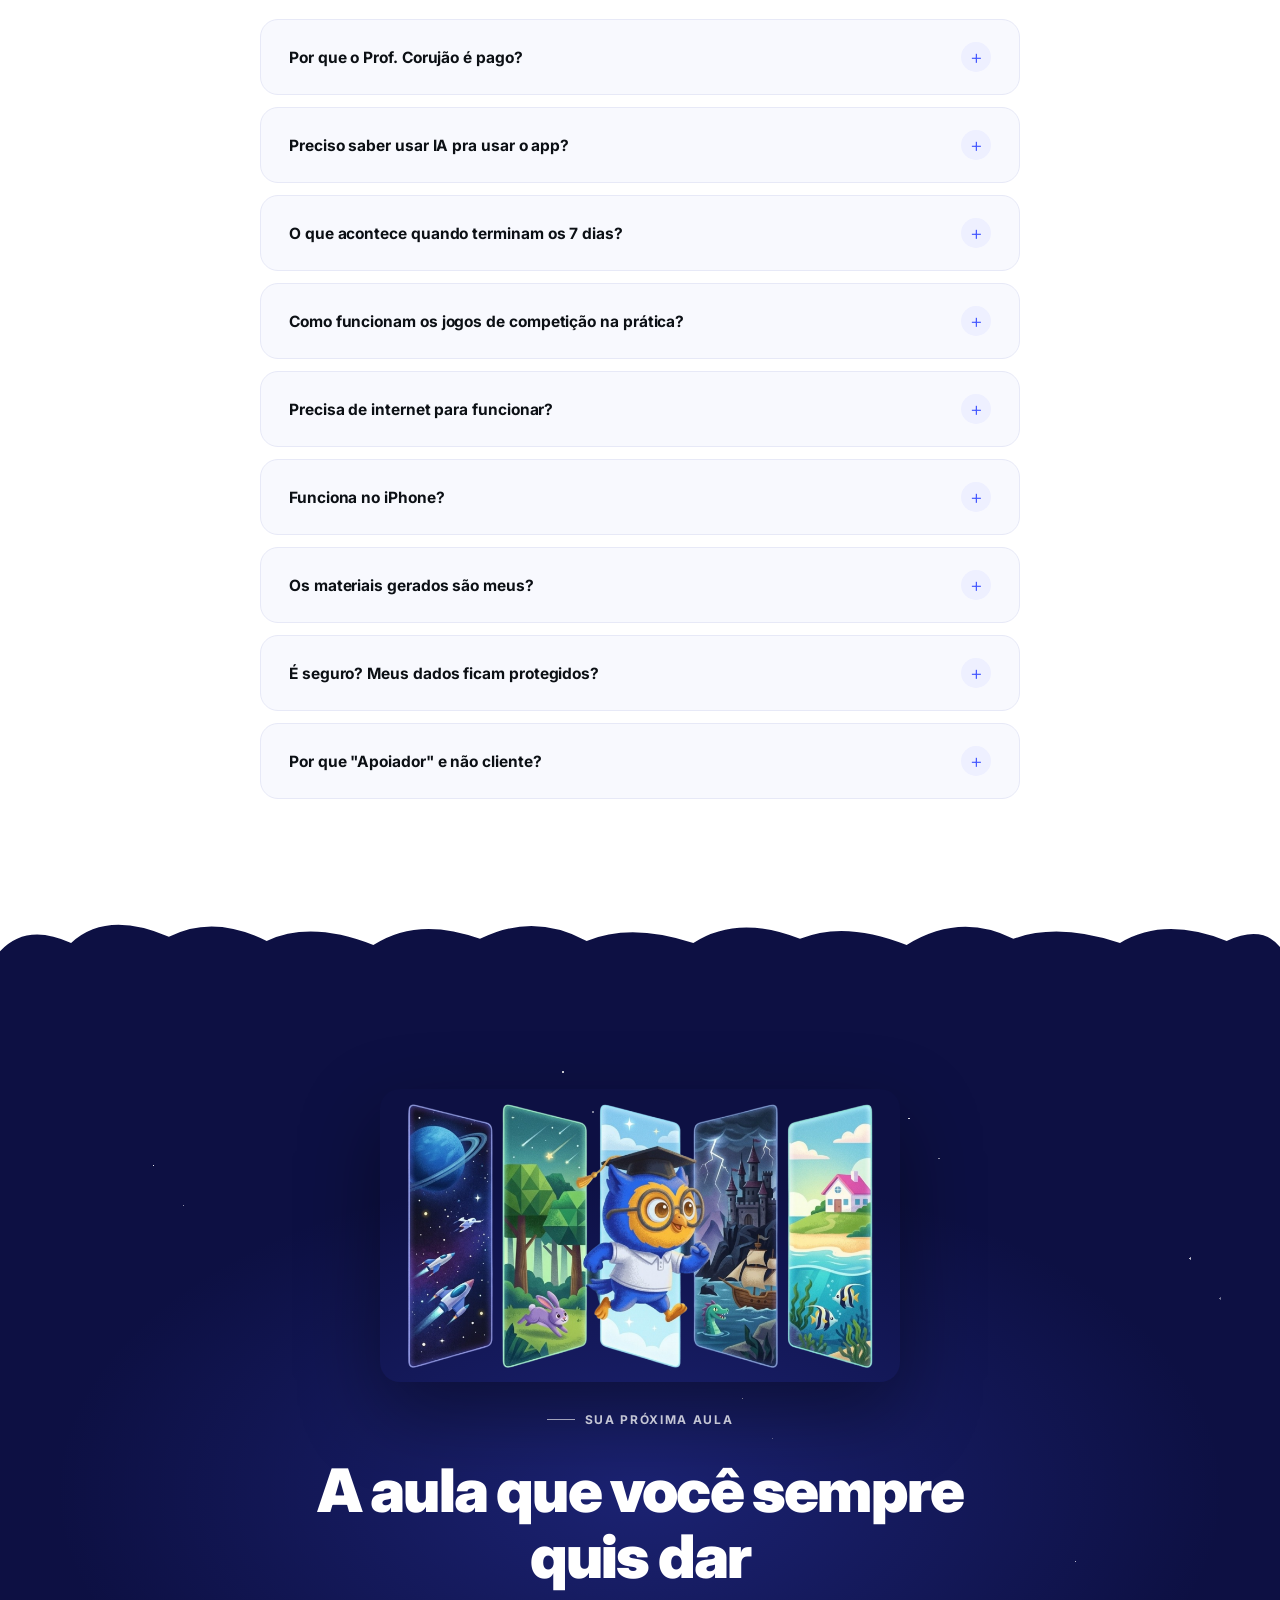
==== commit b687bea1: "Remove the duck duel animation, restore the QuaqueMagia name Owner wants the competition section to " ====
--- a/index.html
+++ b/index.html
@@ -1094,51 +1094,6 @@
       position: relative;
     }
     .batalha-banner img { width: 100%; display: block; }
-
-    .duel-strip {
-      display: flex; align-items: flex-end; justify-content: center;
-      gap: clamp(20px, 6vw, 60px);
-      margin: 34px auto 0; max-width: 560px;
-      padding: 22px 20px 4px;
-      background: rgba(255,255,255,.05);
-      border: 1px solid rgba(255,255,255,.12);
-      border-radius: 20px;
-    }
-    .duel-duck-btn {
-      background: none; border: none; padding: 8px; margin: -8px;
-      cursor: pointer; border-radius: 14px;
-      transition: transform .18s cubic-bezier(.34,1.56,.64,1);
-    }
-    .duel-duck-btn:hover { transform: scale(1.1) translateY(-3px); }
-    .duel-duck-btn:active { transform: scale(.94); }
-    .duel-duck { width: clamp(64px, 11vw, 96px); image-rendering: pixelated; display: block; }
-    /* Sprites nativos: vermelho olha pra esquerda, azul olha pra direita.
-       Espelha os dois pra ficarem de frente um pro outro na arena. */
-    .duel-duck.red  { transform: scaleX(-1); }
-    .duel-duck.blue { transform: scaleX(-1); }
-    .duel-hint {
-      text-align: center; font-size: 11px; color: rgba(255,255,255,.4);
-      letter-spacing: .04em; margin: 2px 0 18px;
-    }
-    .duel-dmg {
-      position: absolute; z-index: 50;
-      font-family: var(--pixel); font-size: 12px; color: #fbbf24;
-      text-shadow: 0 2px 0 rgba(0,0,0,.6);
-      pointer-events: none; transform: translate(-50%, 0);
-      animation: dmg-float .9s ease-out forwards;
-      white-space: nowrap;
-    }
-    @keyframes dmg-float {
-      0%   { opacity: 0; transform: translate(-50%, 4px) scale(.7); }
-      18%  { opacity: 1; transform: translate(-50%, -10px) scale(1.15); }
-      100% { opacity: 0; transform: translate(-50%, -48px) scale(1); }
-    }
-    .duel-vs {
-      font-family: var(--pixel); font-size: clamp(14px, 2.4vw, 22px);
-      color: #fbbf24; align-self: center;
-      text-shadow: 0 3px 0 rgba(0,0,0,.5);
-      animation: blink 1.6s infinite;
-    }
 
     .rule-cards { display: grid; grid-template-columns: 1fr 1fr; gap: 12px; }
     @media (max-width: 480px) { .rule-cards { grid-template-columns: 1fr; } }
@@ -2224,18 +2179,8 @@
         <div class="batalha-banner">
           <img src="illu-batalha.jpg" alt="QuaqueMagia, Arena do Conhecimento" loading="lazy">
         </div>
-        <div class="gc-name">Batalha de Equipes</div>
+        <div class="gc-name">QuaqueMagia</div>
         <div class="gc-desc">Combate por acertos: quem responde certo ataca, quem erra abre a guarda. Resposta em 3 segundos dá dano crítico, e abaixo de metade do HP entra o Modo Fúria.</div>
-        <div class="duel-strip">
-          <button type="button" class="duel-duck-btn" id="duck-red-btn" aria-label="Ver o mago vermelho atacar">
-            <img src="duck-red-1.png" class="duel-duck red" id="duck-red" alt="Mago vermelho" loading="lazy">
-          </button>
-          <span class="duel-vs">VS</span>
-          <button type="button" class="duel-duck-btn" id="duck-blue-btn" aria-label="Ver o mago azul atacar">
-            <img src="duck-blue-1.png" class="duel-duck blue" id="duck-blue" alt="Mago azul" loading="lazy">
-          </button>
-        </div>
-        <p class="duel-hint">Toque em um mago pra ver o ataque ⚡</p>
       </div>
 
       <div class="game-card animate-in" style="transition-delay:.08s">
@@ -2257,7 +2202,7 @@
     </div>
 
     <p class="batalha-cta-note">
-      <span>🎮</span> Batalha de Equipes e Quiz Relâmpago rodam com as equipes da Turma Gamificada, ou equipes avulsas, e funcionam no projetor. Mundo Perdido o aluno joga sozinho, no próprio ritmo.
+      <span>🎮</span> QuaqueMagia e Quiz Relâmpago rodam com as equipes da Turma Gamificada, ou equipes avulsas, e funcionam no projetor. Mundo Perdido o aluno joga sozinho, no próprio ritmo.
     </p>
   </div>
 </section>
@@ -2461,7 +2406,7 @@
         <div class="plan-period">criação ilimitada, sem prazo</div>
         <ul class="plan-feats">
           <li><span class="pf-check">✓</span> <span><strong>Criação ilimitada e sem prazo</strong> em tudo que o app faz</span></li>
-          <li><span class="pf-check">✓</span> <span><strong>Mundo Perdido</strong>, Batalha de Equipes e Quiz Relâmpago</span></li>
+          <li><span class="pf-check">✓</span> <span><strong>Mundo Perdido</strong>, QuaqueMagia e Quiz Relâmpago</span></li>
           <li><span class="pf-check">✓</span> <span><strong>Escape Room</strong> nas 4 ambientações</span></li>
           <li><span class="pf-check">✓</span> <span><strong>Kit do Professor</strong>: chamada, inclusão, rubricas e mais</span></li>
           <li><span class="pf-check">✓</span> <span><strong>Importação por PDF</strong>: calendário letivo e ementa</span></li>
@@ -2592,7 +2537,7 @@
         <div class="faq-ans">
           Você informa o tema (ex.: "Revolução Industrial, 9º ano"), escolhe as equipes
           e projeta na TV. As perguntas são geradas pela disciplina e nível da turma.
-          Na Batalha de Equipes o acerto ataca e o erro abre a guarda, com crítico em
+          Na QuaqueMagia o acerto ataca e o erro abre a guarda, com crítico em
           3 segundos e Modo Fúria na virada; o Quiz Relâmpago são dez rodadas rápidas
           com cenário animado. Os pontos viram experiência na gamificação. Já o Mundo
           Perdido é uma aventura narrativa que o aluno joga sozinho, no próprio ritmo.
@@ -2909,81 +2854,6 @@
   }, 3000);
 })();
 
-/* ── Pixel duel: idle loop + click-to-attack ── */
-(function () {
-  const red  = document.getElementById('duck-red');
-  const blue = document.getElementById('duck-blue');
-  const redBtn  = document.getElementById('duck-red-btn');
-  const blueBtn = document.getElementById('duck-blue-btn');
-  if (!red || !blue) return;
-
-  const noMotion = window.matchMedia('(prefers-reduced-motion: reduce)').matches;
-  const IDLE = 5, CAST = 6, HIT = 3;
-
-  ['red','blue'].forEach(team => {
-    for (let i = 1; i <= IDLE; i++) { const img = new Image(); img.src = `duck-${team}-${i}.png`; }
-    for (let i = 1; i <= CAST; i++) { const img = new Image(); img.src = `duck-${team}-cast-${i}.png`; }
-    for (let i = 1; i <= HIT;  i++) { const img = new Image(); img.src = `duck-${team}-hit-${i}.png`; }
-  });
-
-  let f = 0;
-  let animating = false;
-
-  setInterval(() => {
-    if (animating) return;
-    f = (f + 1) % IDLE;
-    red.src  = `duck-red-${f + 1}.png`;
-    blue.src = `duck-blue-${f + 1}.png`;
-  }, 220);
-
-  function showDamage(defenderEl) {
-    const rect = defenderEl.getBoundingClientRect();
-    const dmg = document.createElement('span');
-    dmg.className = 'duel-dmg';
-    dmg.setAttribute('aria-hidden', 'true');
-    dmg.textContent = '-' + (10 + Math.floor(Math.random() * 9));
-    dmg.style.left = (rect.left + rect.width / 2) + 'px';
-    dmg.style.top  = (rect.top + window.scrollY) + 'px';
-    document.body.appendChild(dmg);
-    setTimeout(() => dmg.remove(), 900);
-  }
-
-  function attack(team) {
-    if (animating) return;
-    const attacker = team === 'red' ? red : blue;
-    const defender = team === 'red' ? blue : red;
-    const defColor = team === 'red' ? 'blue' : 'red';
-
-    if (noMotion) {
-      showDamage(defender);
-      return;
-    }
-
-    animating = true;
-    let i = 0;
-    const castTimer = setInterval(() => {
-      i++;
-      attacker.src = `duck-${team}-cast-${Math.min(i, CAST)}.png`;
-      if (i >= CAST) {
-        clearInterval(castTimer);
-        showDamage(defender);
-        let h = 0;
-        const hitTimer = setInterval(() => {
-          h++;
-          defender.src = `duck-${defColor}-hit-${Math.min(h, HIT)}.png`;
-          if (h >= HIT) {
-            clearInterval(hitTimer);
-            setTimeout(() => { animating = false; }, 300);
-          }
-        }, 90);
-      }
-    }, 75);
-  }
-
-  redBtn && redBtn.addEventListener('click', () => attack('red'));
-  blueBtn && blueBtn.addEventListener('click', () => attack('blue'));
-})();
-
 /* ── Owl flying easter egg ── */
 (function () {
   const wrap = document.createElement('div');
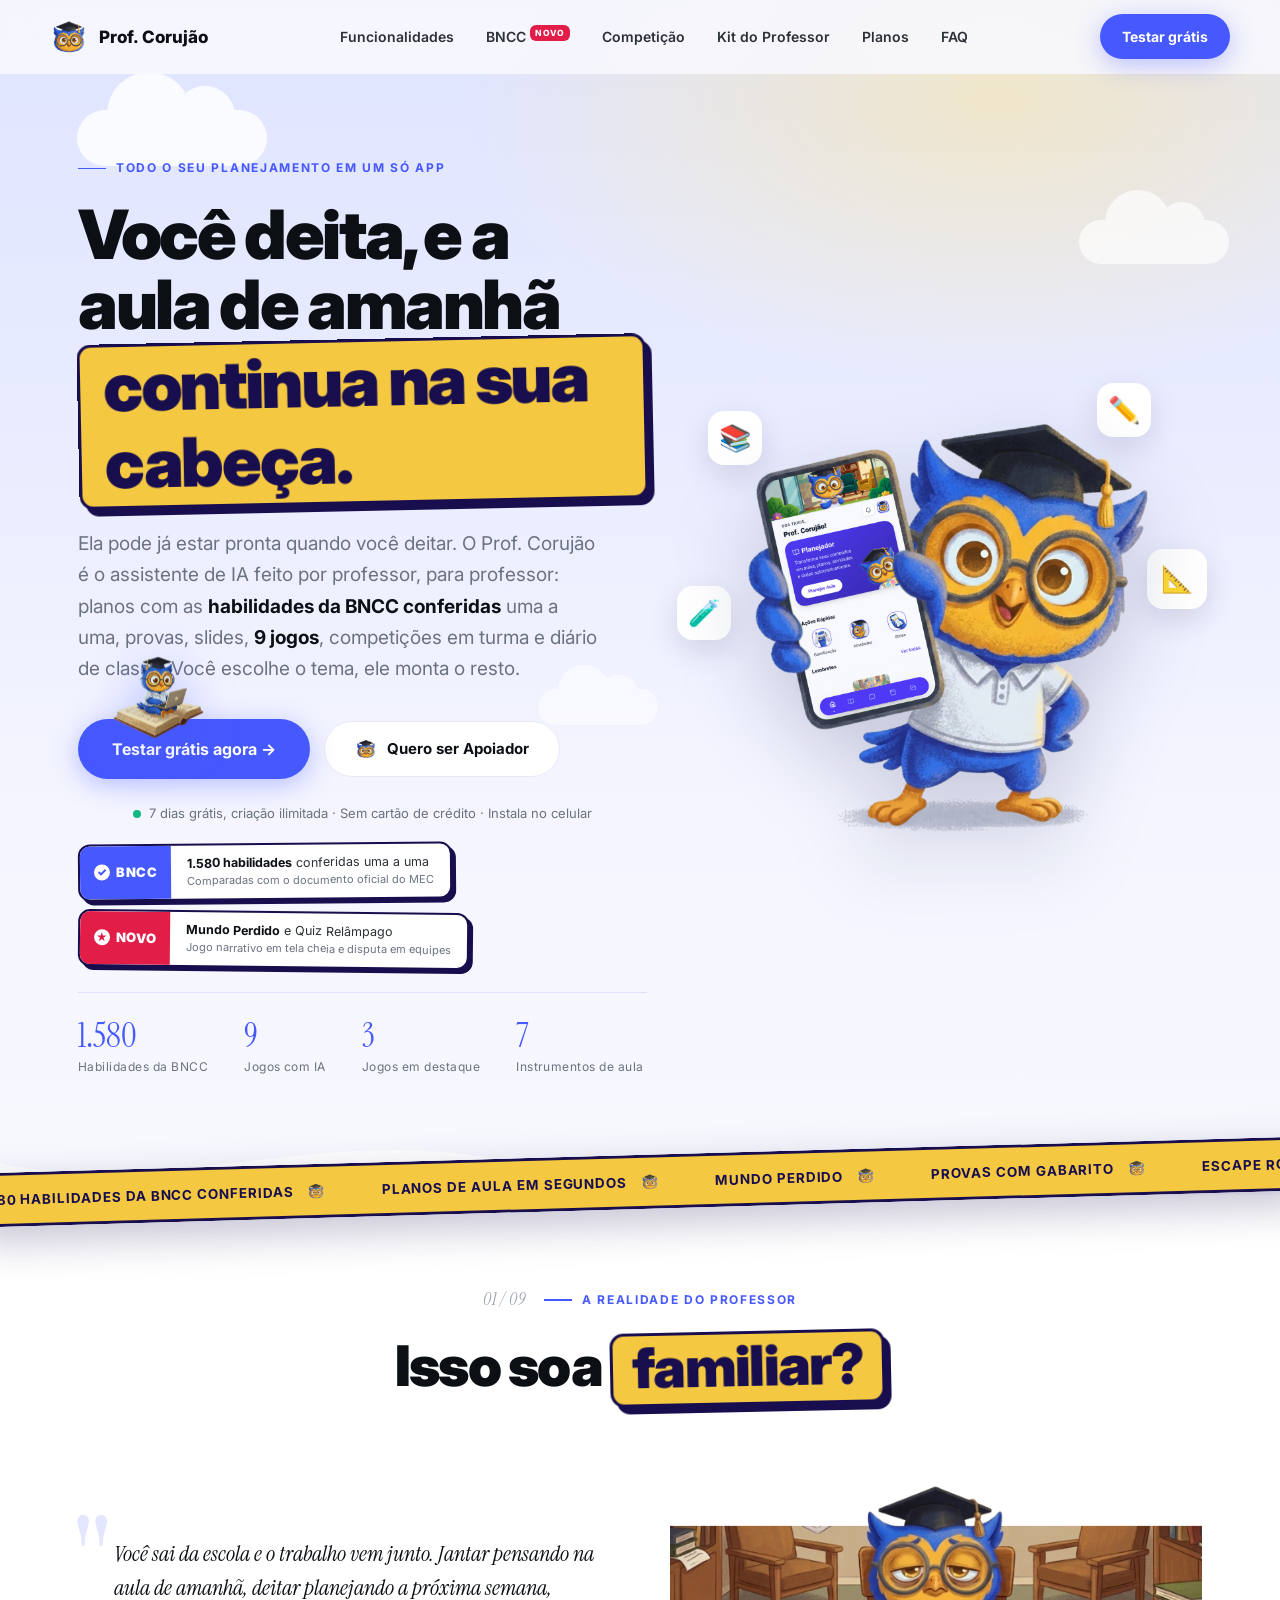
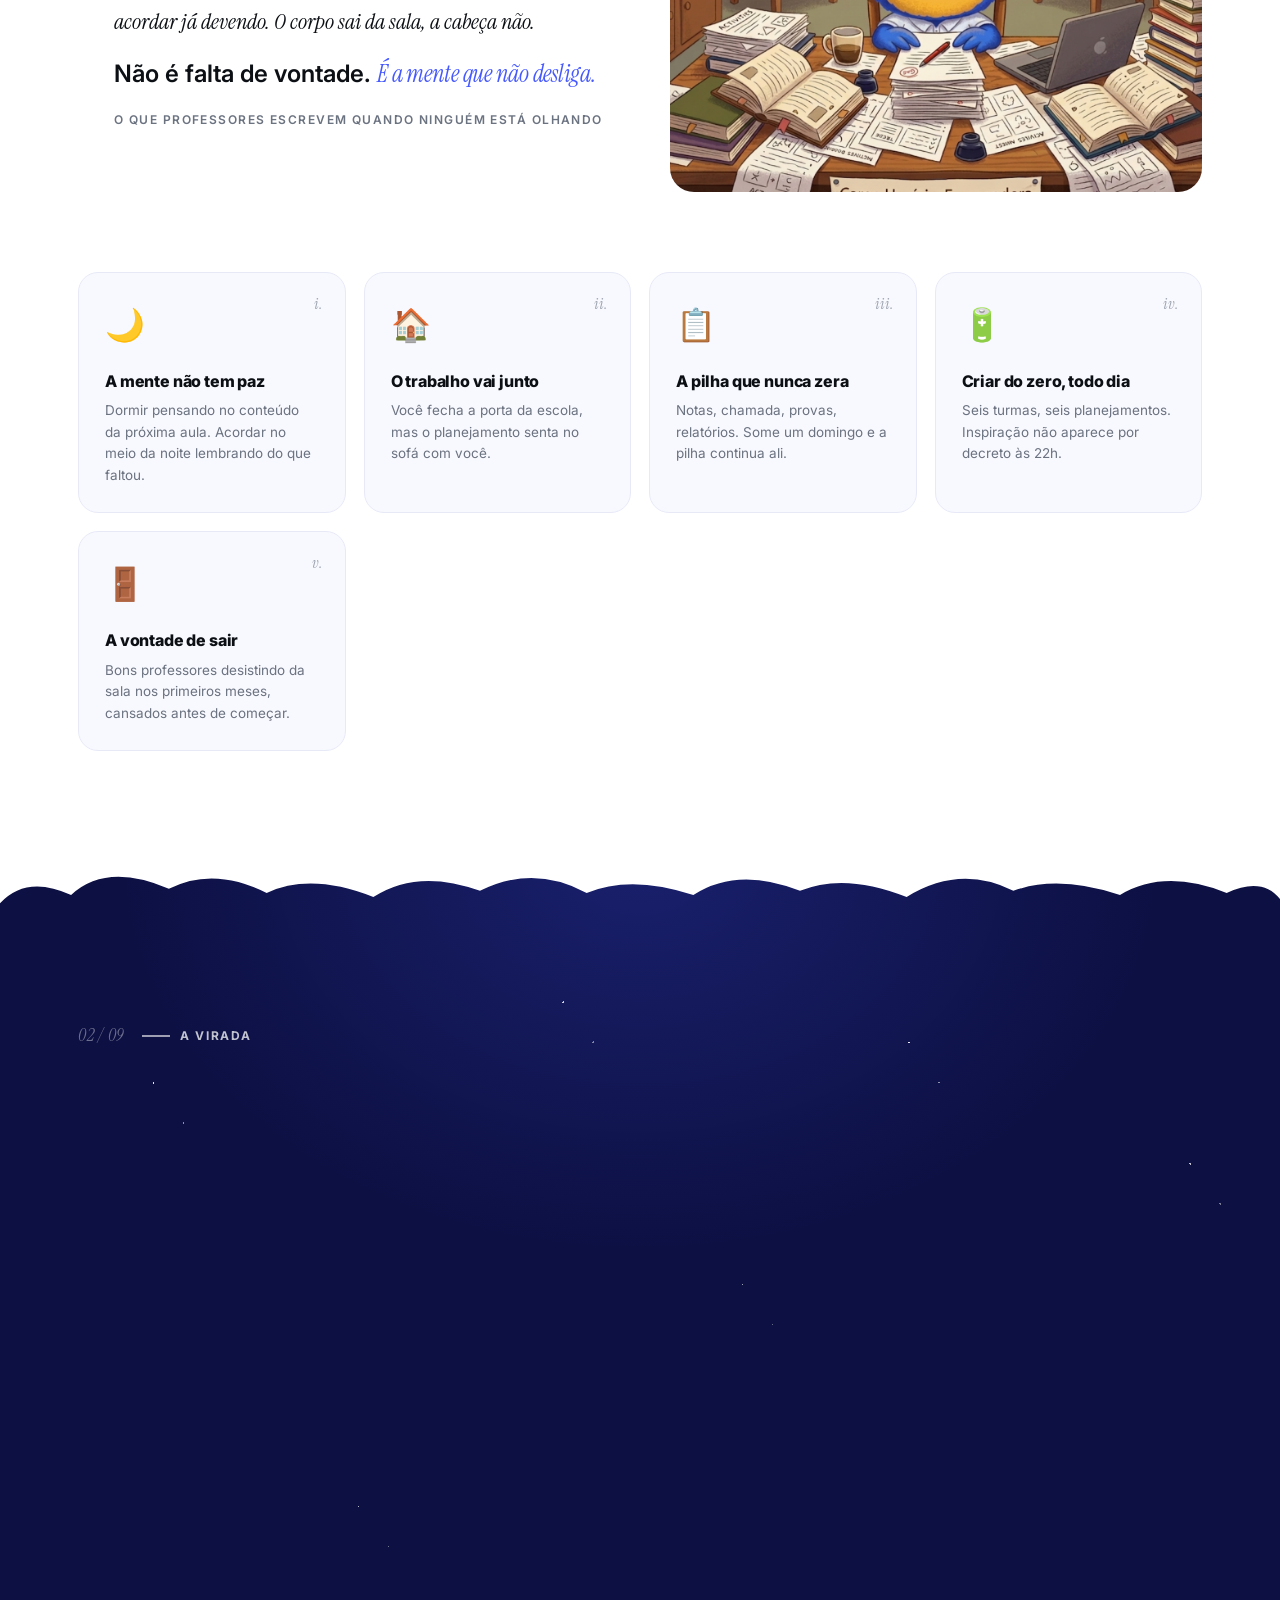
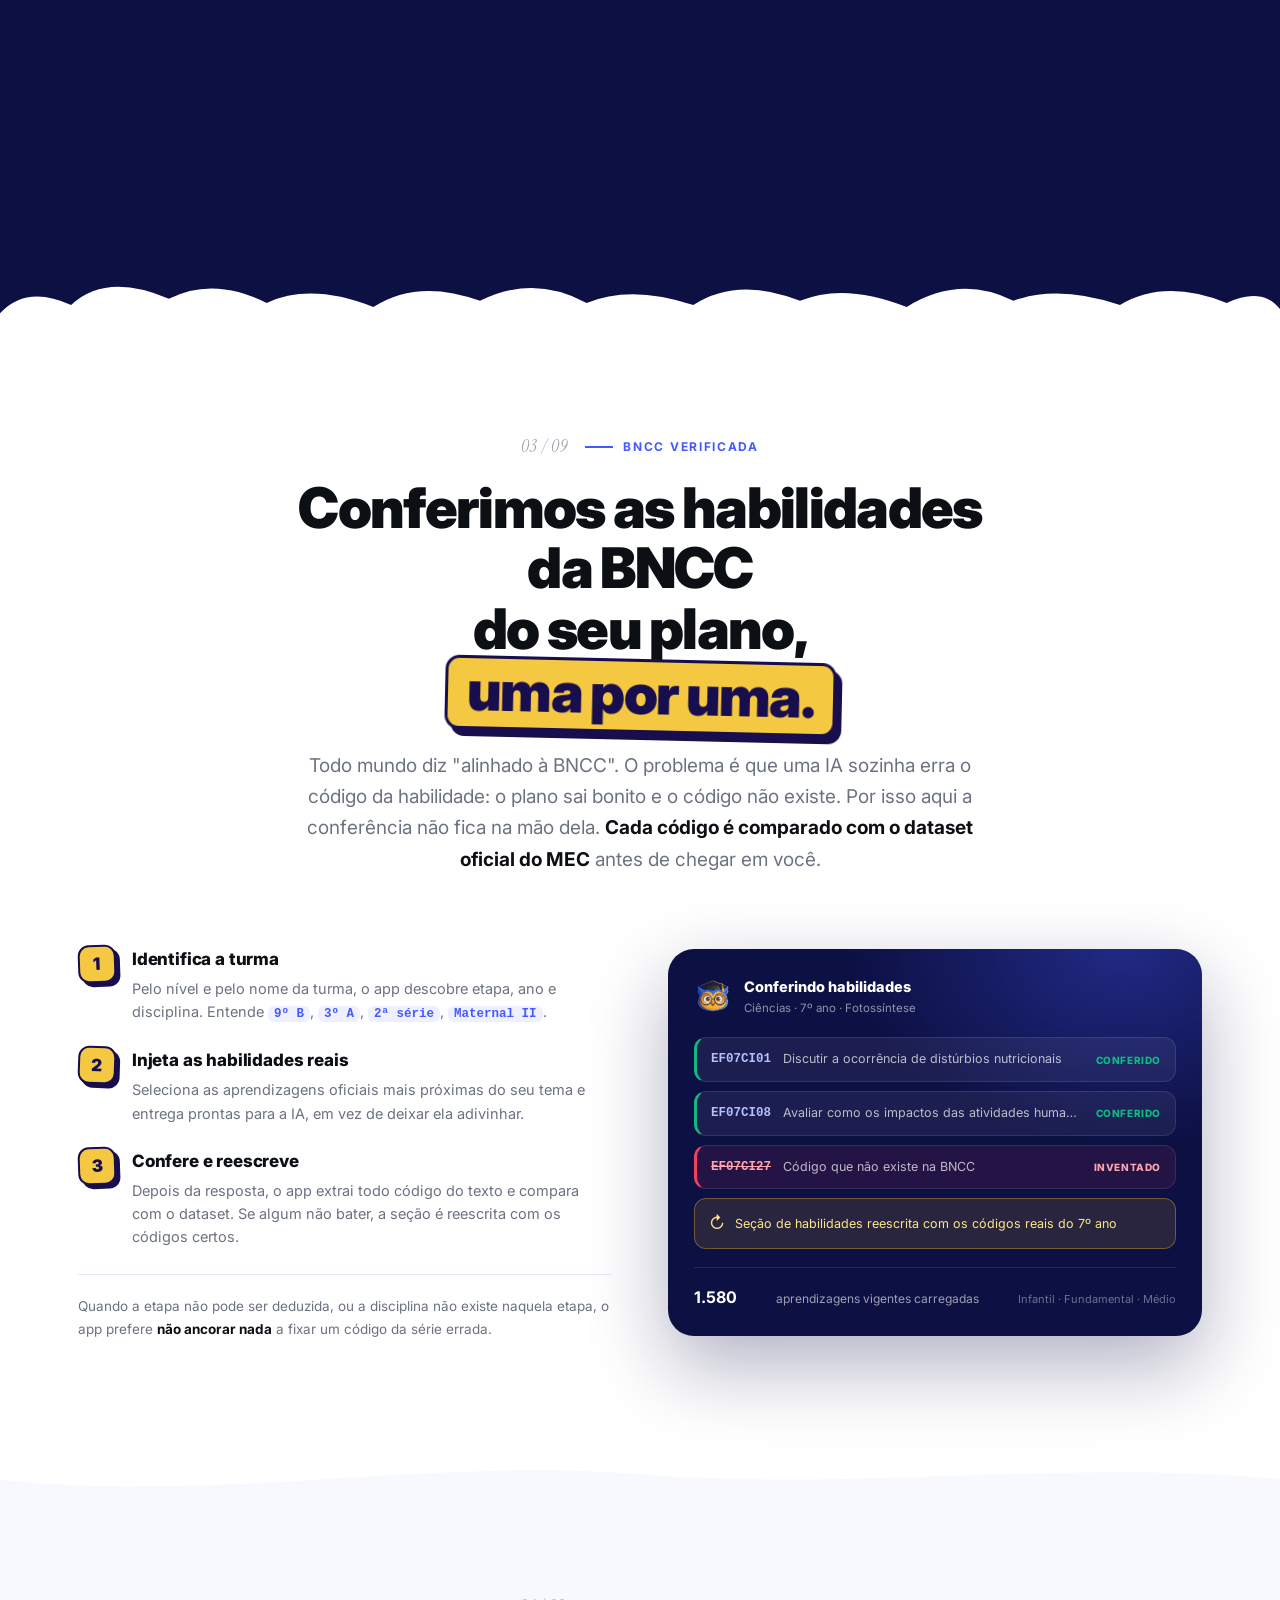
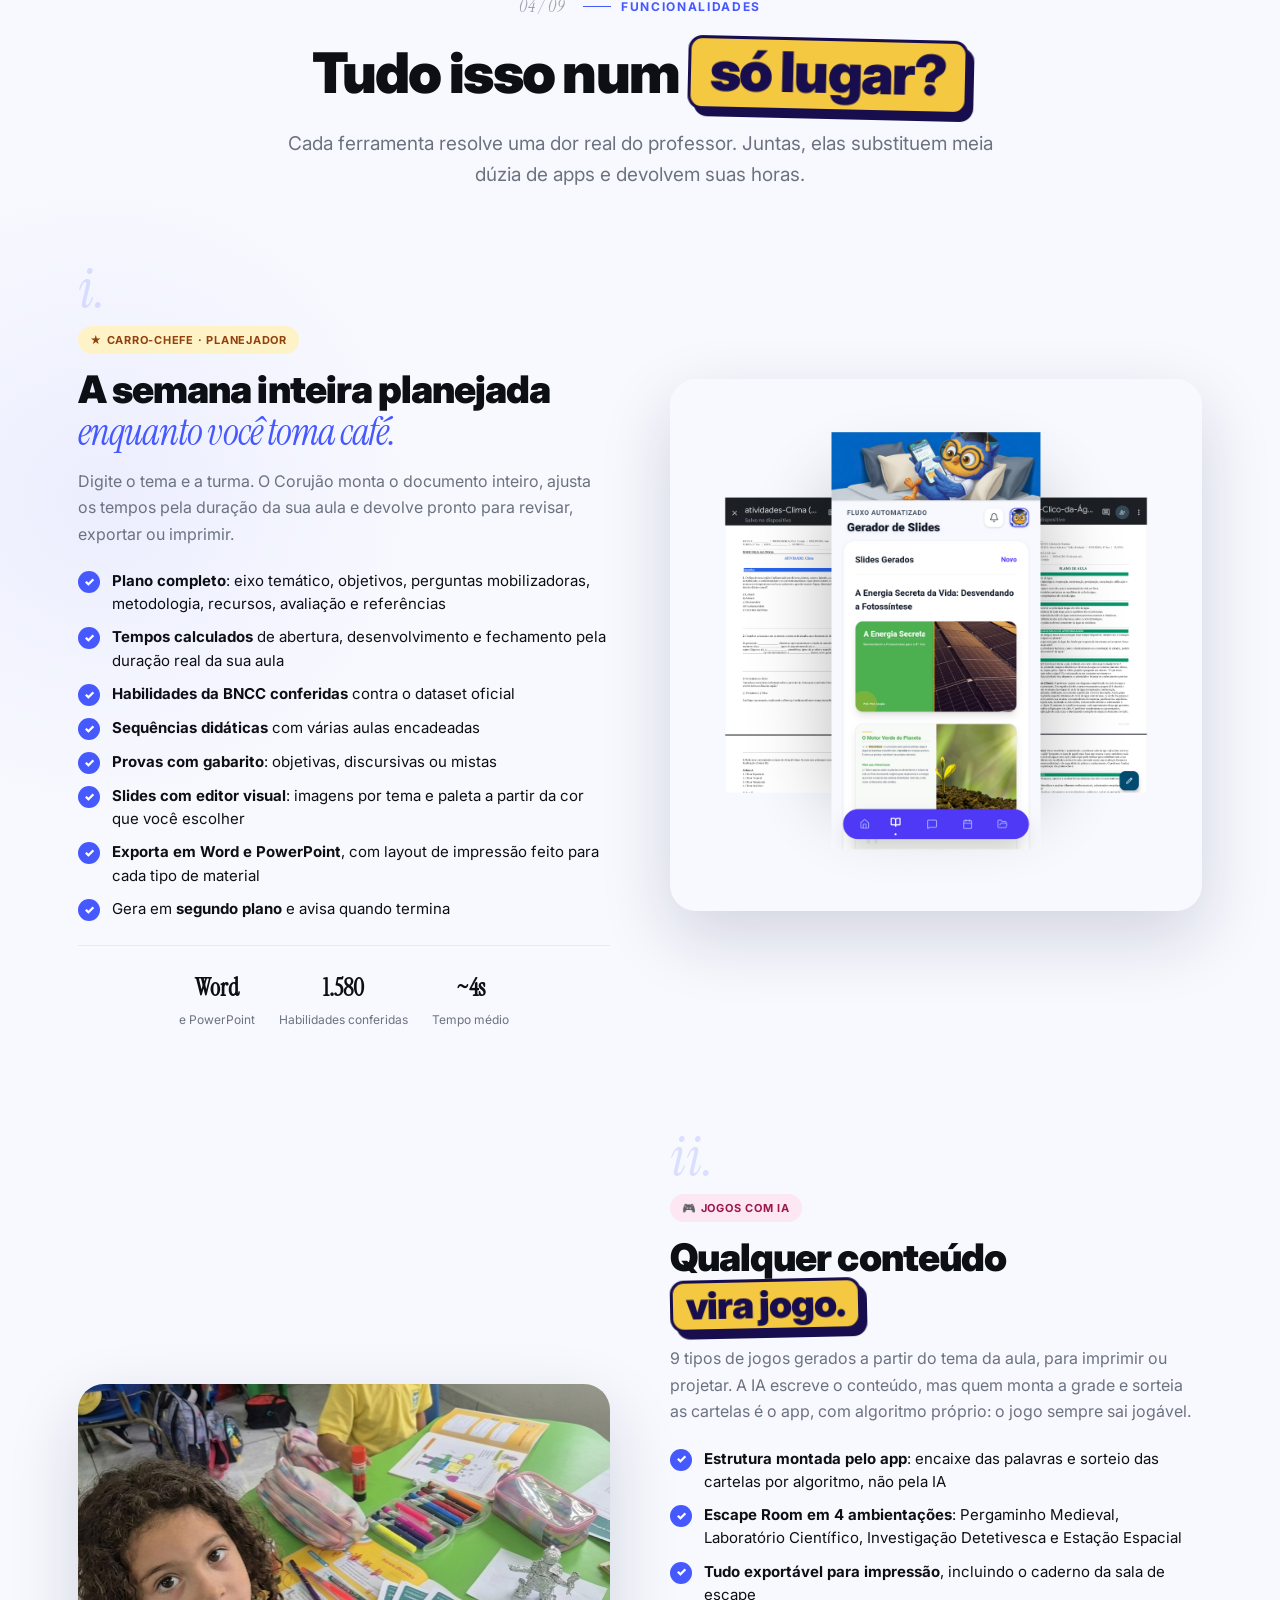
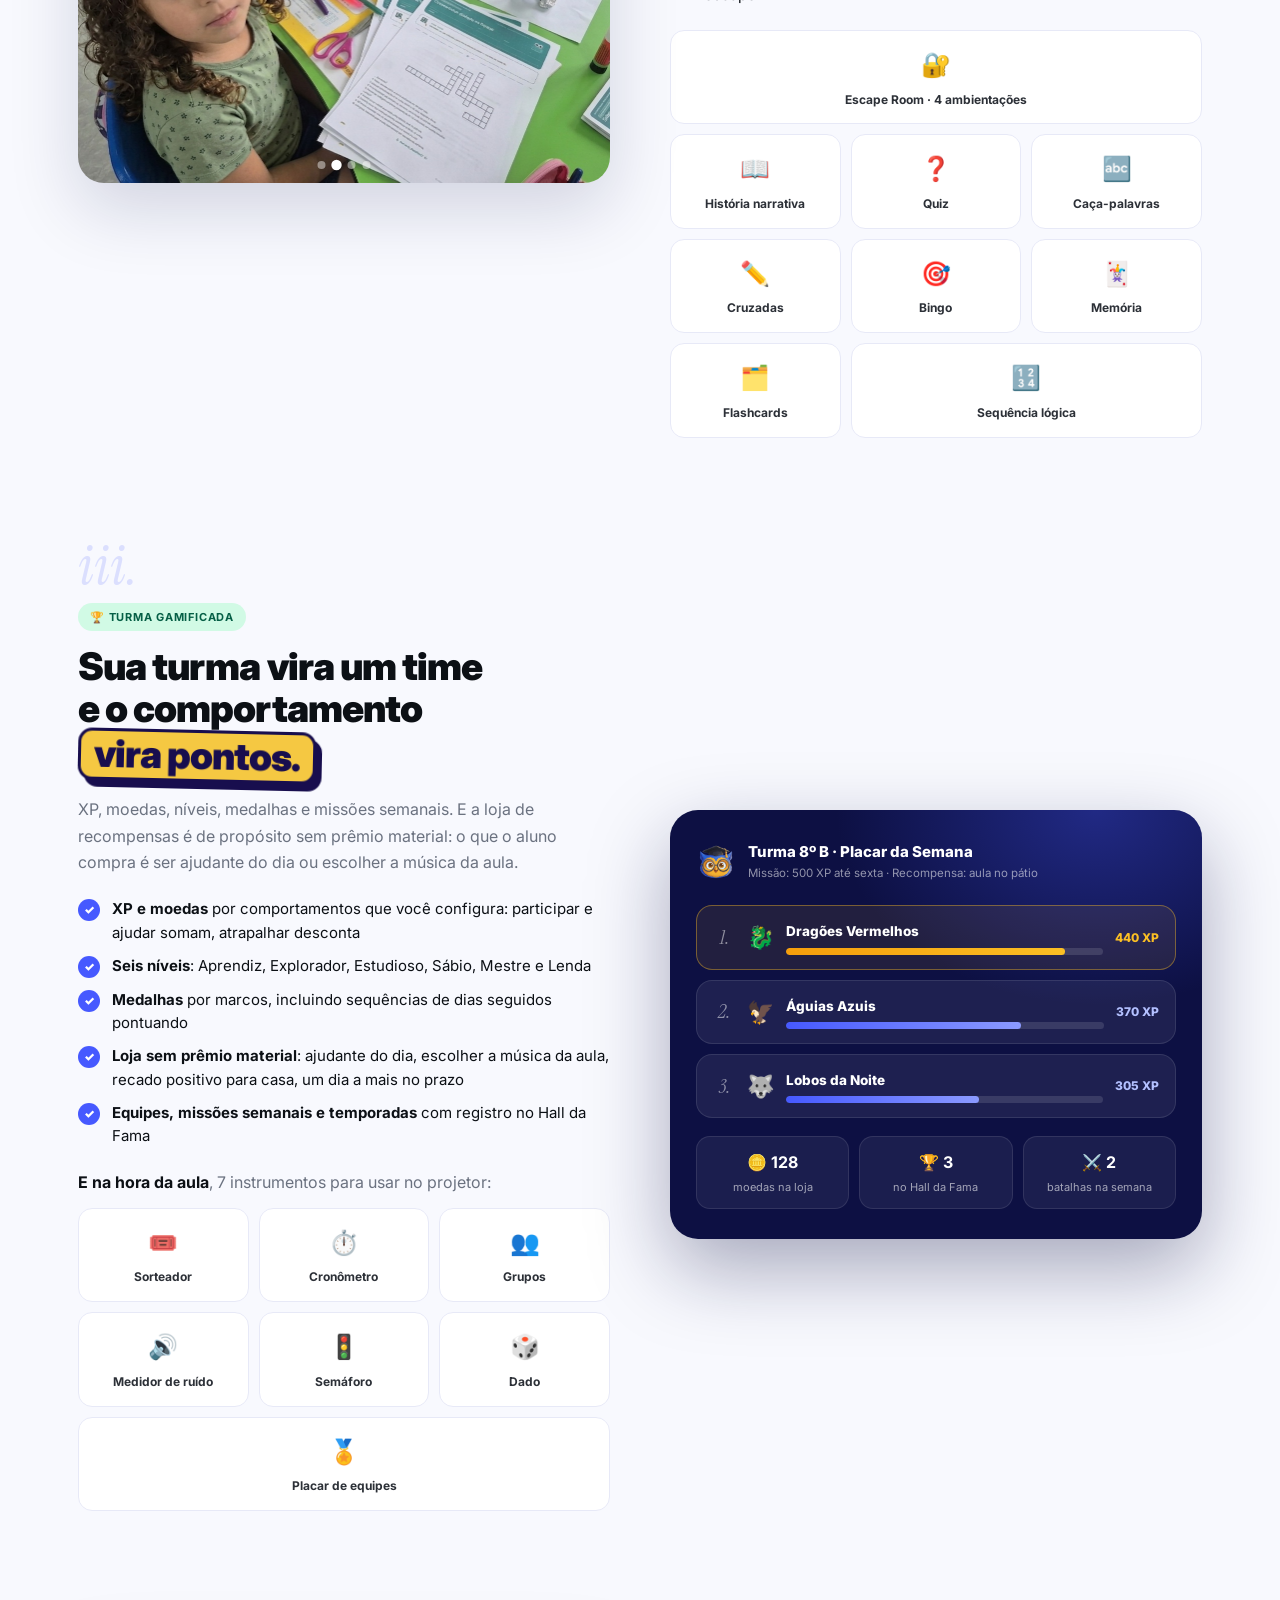
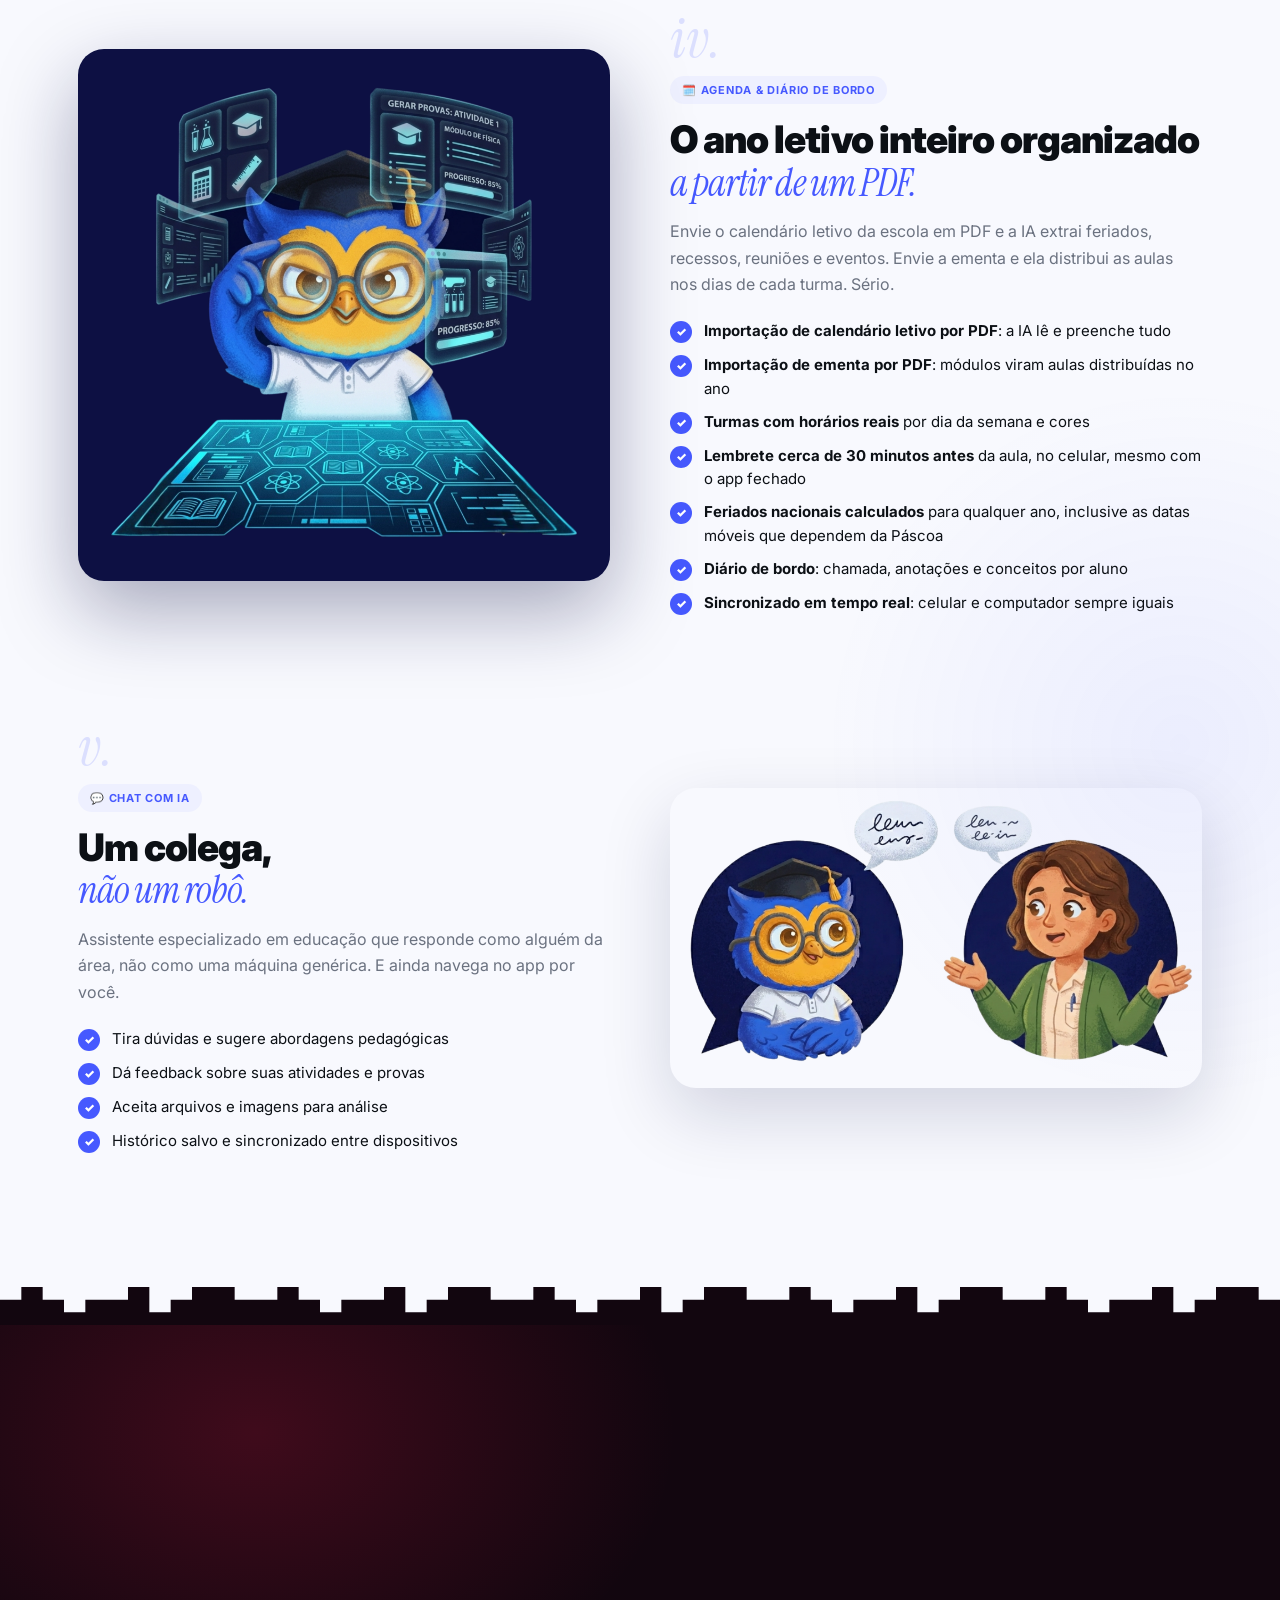
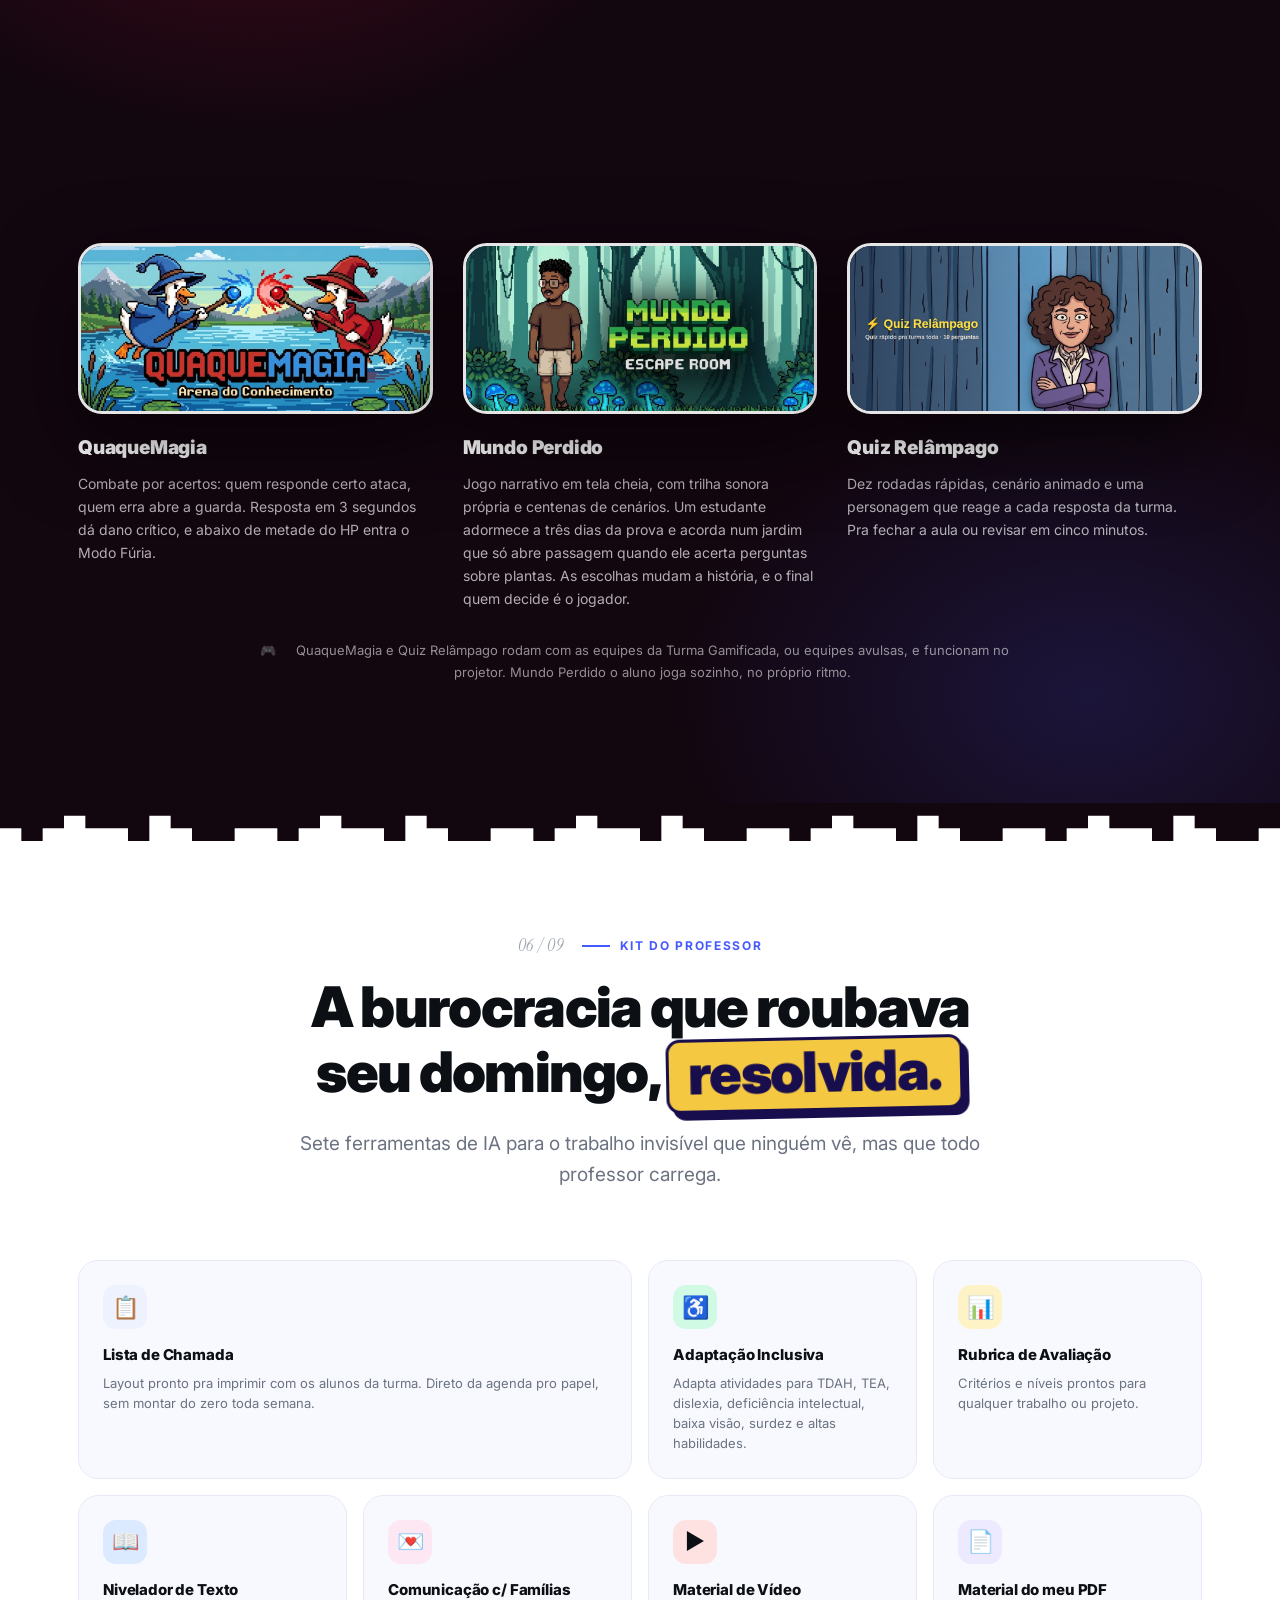
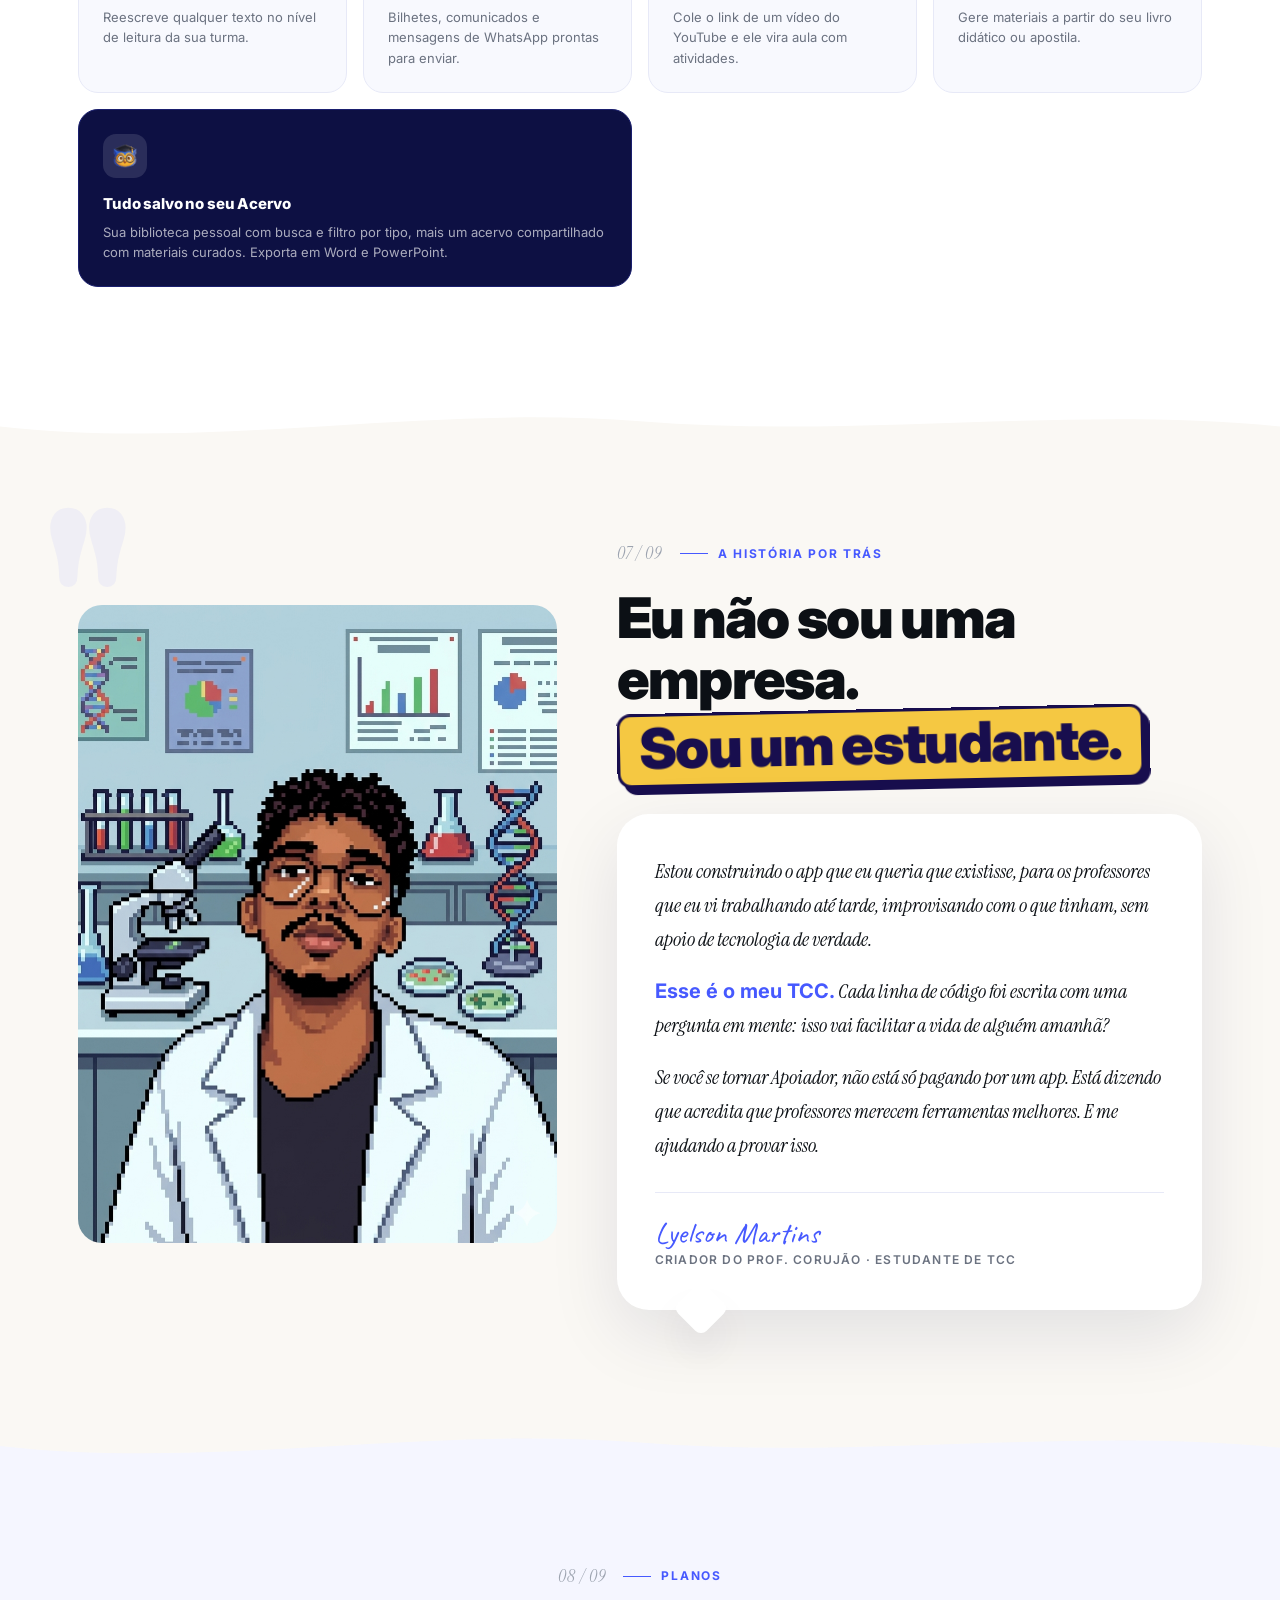
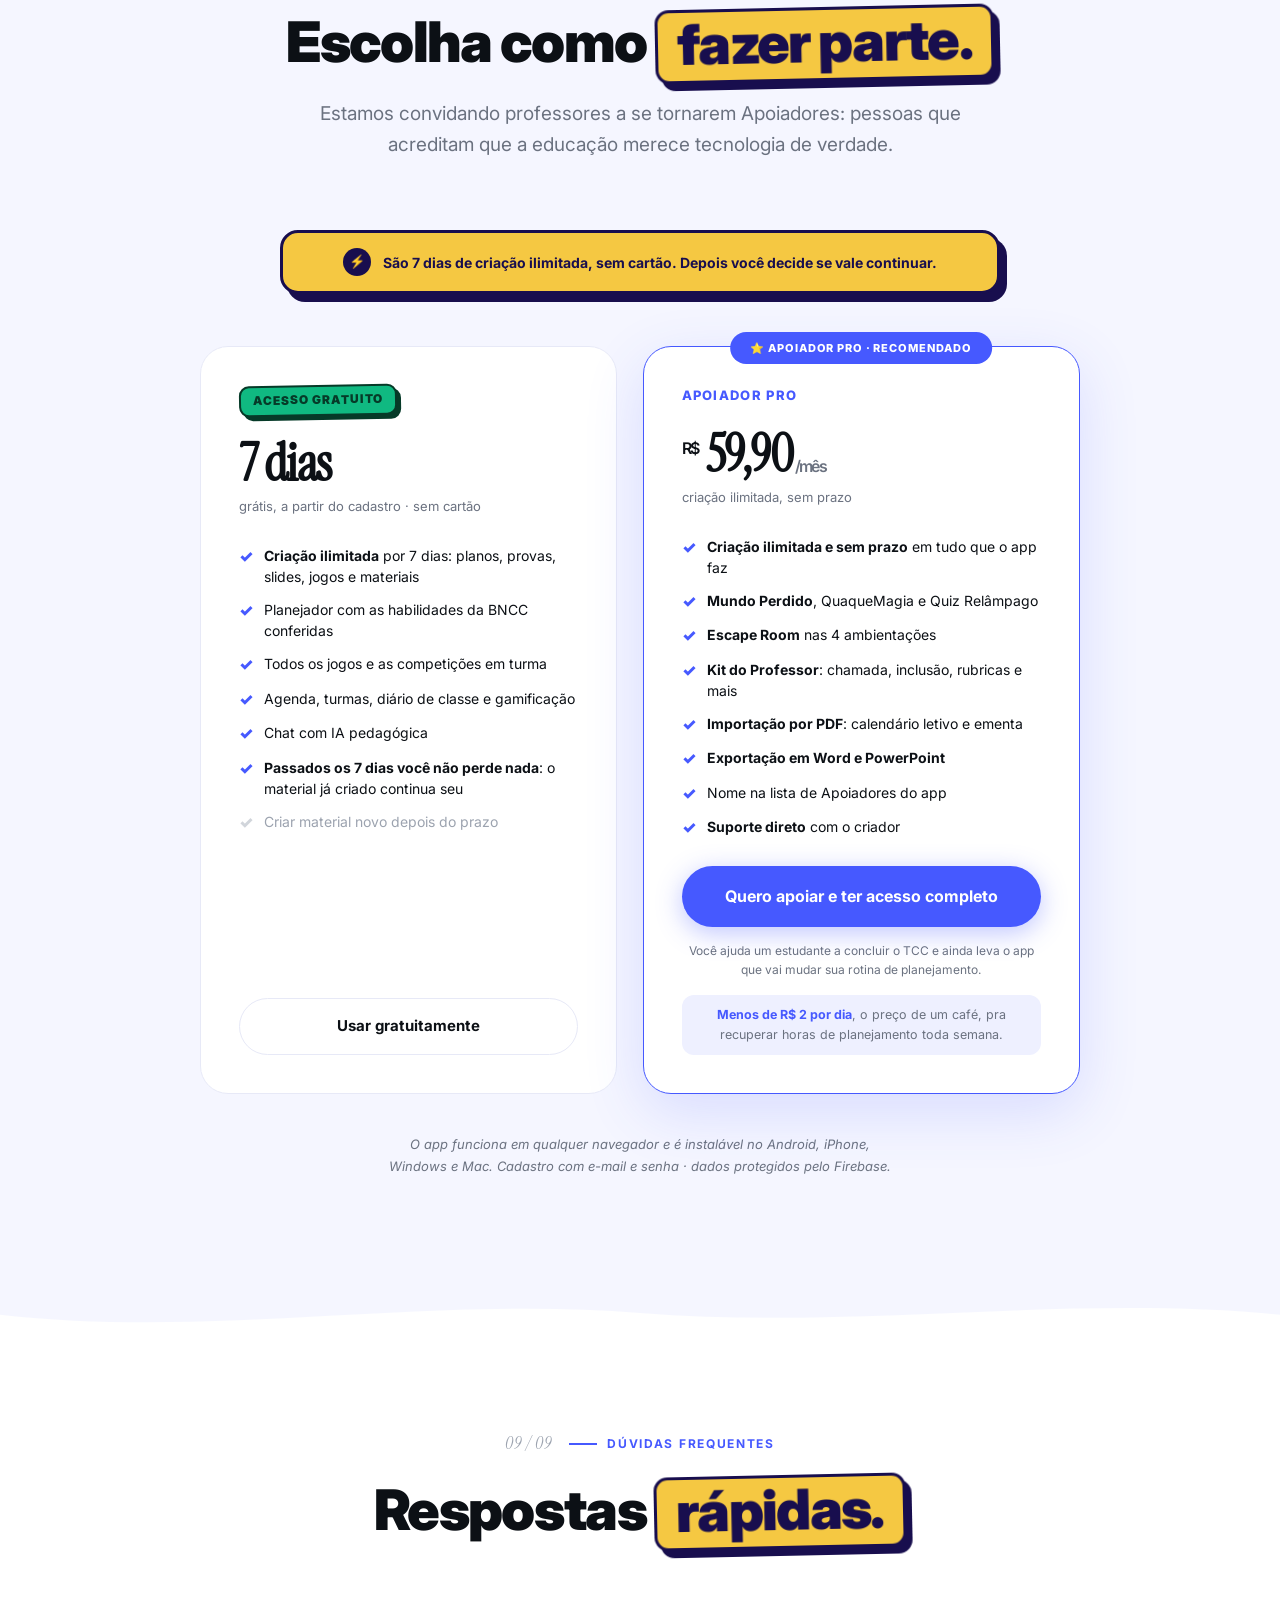
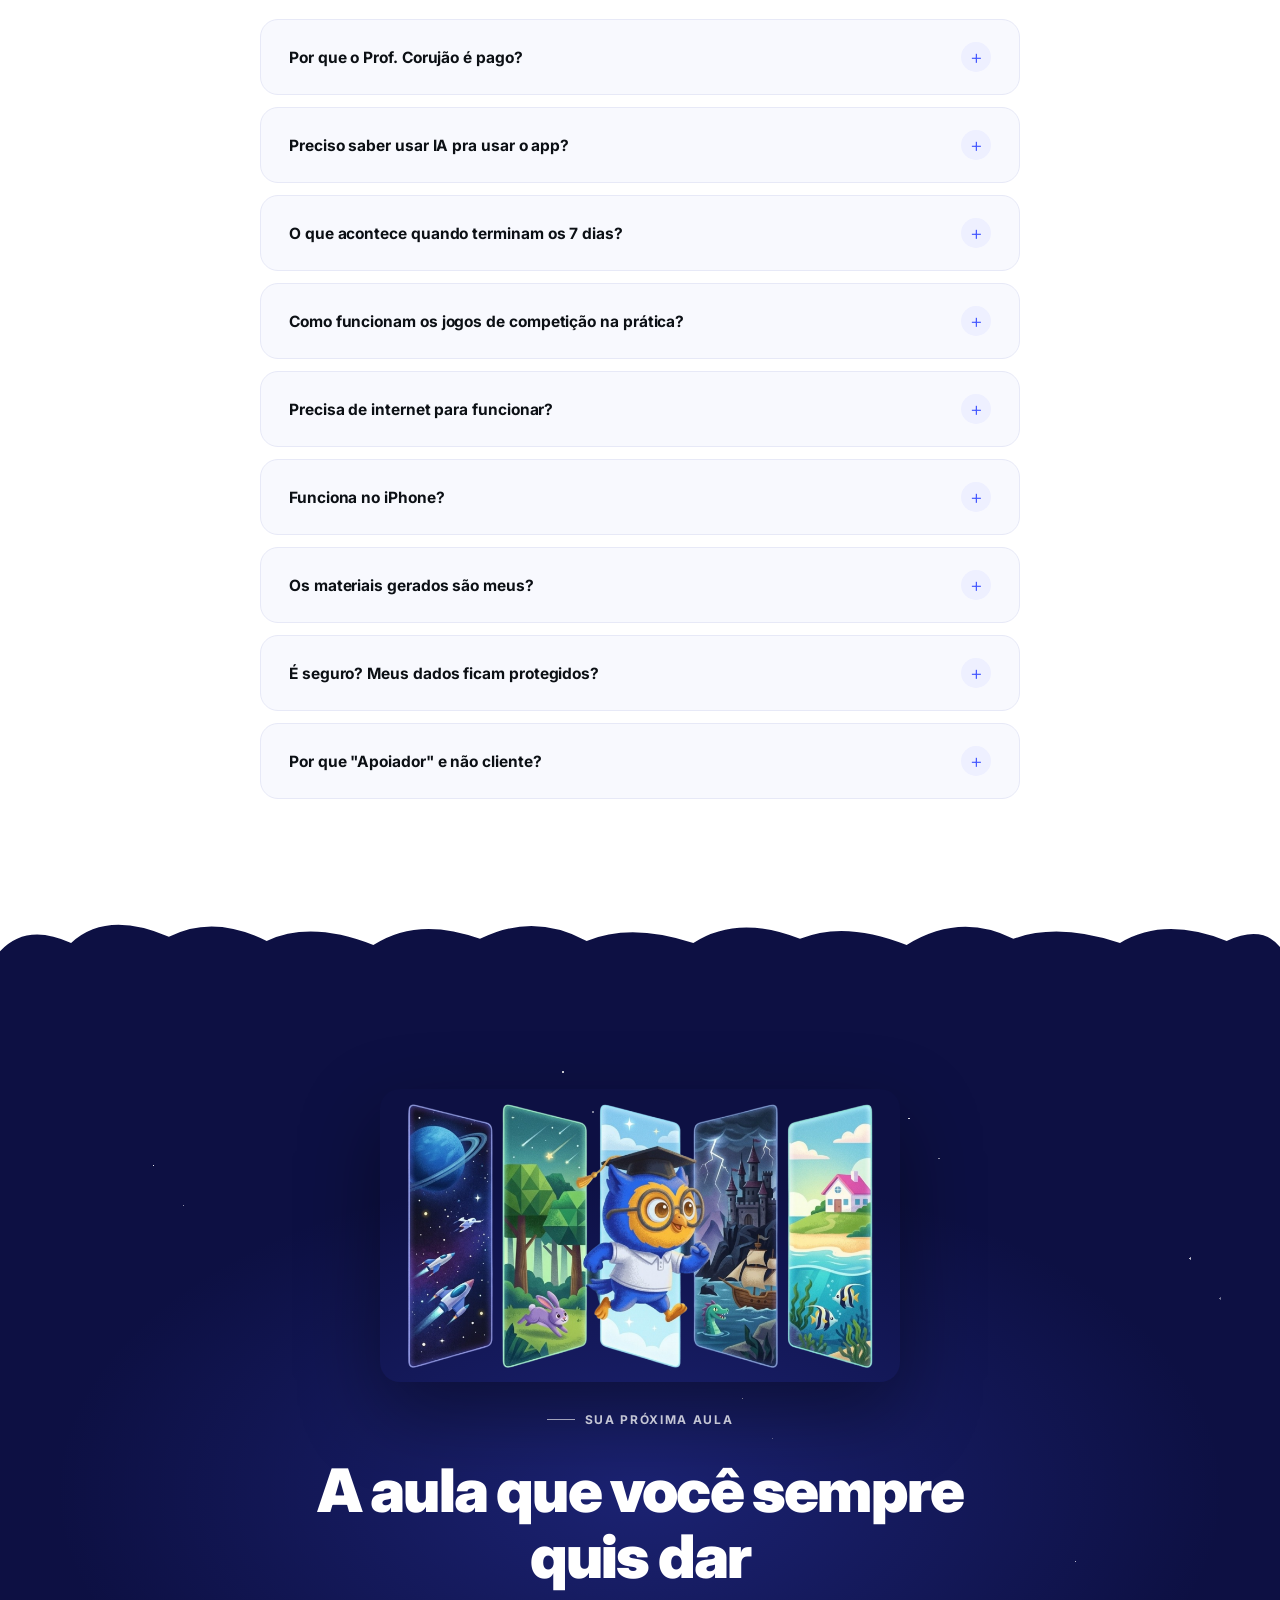
==== commit e73353bc: "Aponta CTA de entrada no app para app.profcorujao.com.br O app migrou do domínio padrão do Vercel pa" ====
--- a/index.html
+++ b/index.html
@@ -1518,7 +1518,7 @@
       <a href="#faq" class="nav-link">FAQ</a>
     </div>
     <div style="display:flex;align-items:center;gap:8px">
-      <a href="https://profcorujao.vercel.app/" target="_blank" rel="noopener"
+      <a href="https://app.profcorujao.com.br/" target="_blank" rel="noopener"
          class="btn btn-primary sm nav-cta-top">Testar grátis</a>
       <button class="nav-burger" id="nav-burger" aria-expanded="false" aria-controls="nav-menu" aria-label="Abrir menu">
         <span></span><span></span><span></span>
@@ -1556,7 +1556,7 @@
         </p>
 
         <div class="hero-actions animate-in" style="transition-delay:.24s">
-          <a href="https://profcorujao.vercel.app/" target="_blank" rel="noopener" class="btn btn-primary">
+          <a href="https://app.profcorujao.com.br/" target="_blank" rel="noopener" class="btn btn-primary">
             Testar grátis agora →
           </a>
           <a href="https://wa.me/5598981796309?text=Ol%C3%A1%21+Quero+ser+Apoiador+do+Prof.+Coruj%C3%A3o+%F0%9F%A6%89"
@@ -2391,7 +2391,7 @@
           <li><span class="pf-check">✓</span> <span><strong>Passados os 7 dias você não perde nada</strong>: o material já criado continua seu</span></li>
           <li><span class="pf-check dim">✓</span> <span style="color:var(--muted-2)">Criar material novo depois do prazo</span></li>
         </ul>
-        <a href="https://profcorujao.vercel.app/" target="_blank" rel="noopener" class="btn btn-outline plan-btn">
+        <a href="https://app.profcorujao.com.br/" target="_blank" rel="noopener" class="btn btn-outline plan-btn">
           Usar gratuitamente
         </a>
       </div>
@@ -2634,7 +2634,7 @@
       </p>
 
       <div class="animate-in" style="transition-delay:.24s;display:flex;gap:14px;justify-content:center;flex-wrap:wrap">
-        <a href="https://profcorujao.vercel.app/" target="_blank" rel="noopener" class="btn btn-primary lg">
+        <a href="https://app.profcorujao.com.br/" target="_blank" rel="noopener" class="btn btn-primary lg">
           Testar grátis agora →
         </a>
         <a href="https://wa.me/5598981796309?text=Ol%C3%A1%21+Quero+ser+Apoiador+do+Prof.+Coruj%C3%A3o+%F0%9F%A6%89"
@@ -2676,7 +2676,7 @@
 
 <!-- ══ STICKY MOBILE CTA ══ -->
 <div class="sticky-cta" id="sticky-cta">
-  <a href="https://profcorujao.vercel.app/" target="_blank" rel="noopener" class="btn btn-primary">Testar grátis</a>
+  <a href="https://app.profcorujao.com.br/" target="_blank" rel="noopener" class="btn btn-primary">Testar grátis</a>
   <a href="https://wa.me/5598981796309?text=Ol%C3%A1%21+Quero+ser+Apoiador+do+Prof.+Coruj%C3%A3o+%F0%9F%A6%89"
      target="_blank" rel="noopener" class="btn btn-outline"><img src="logo.png" alt="" class="btn-logo"> Apoiar</a>
 </div>
